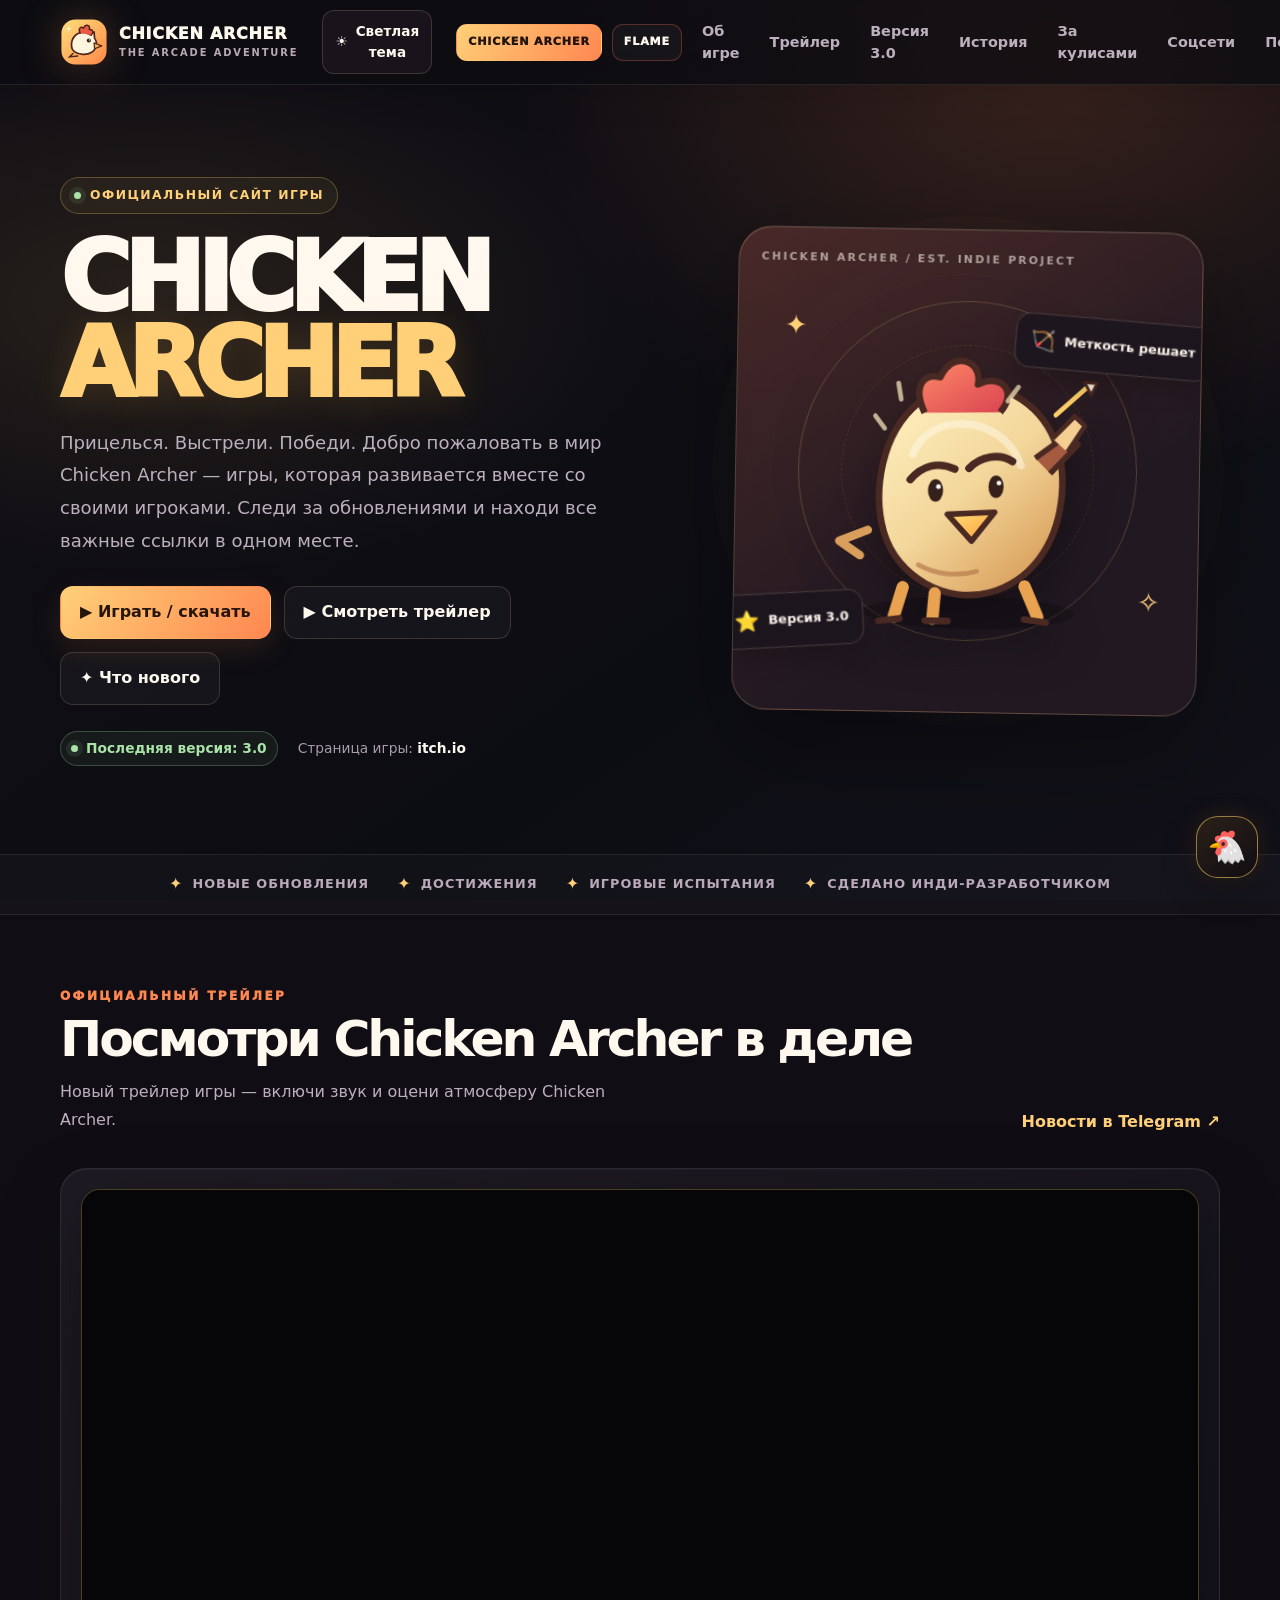
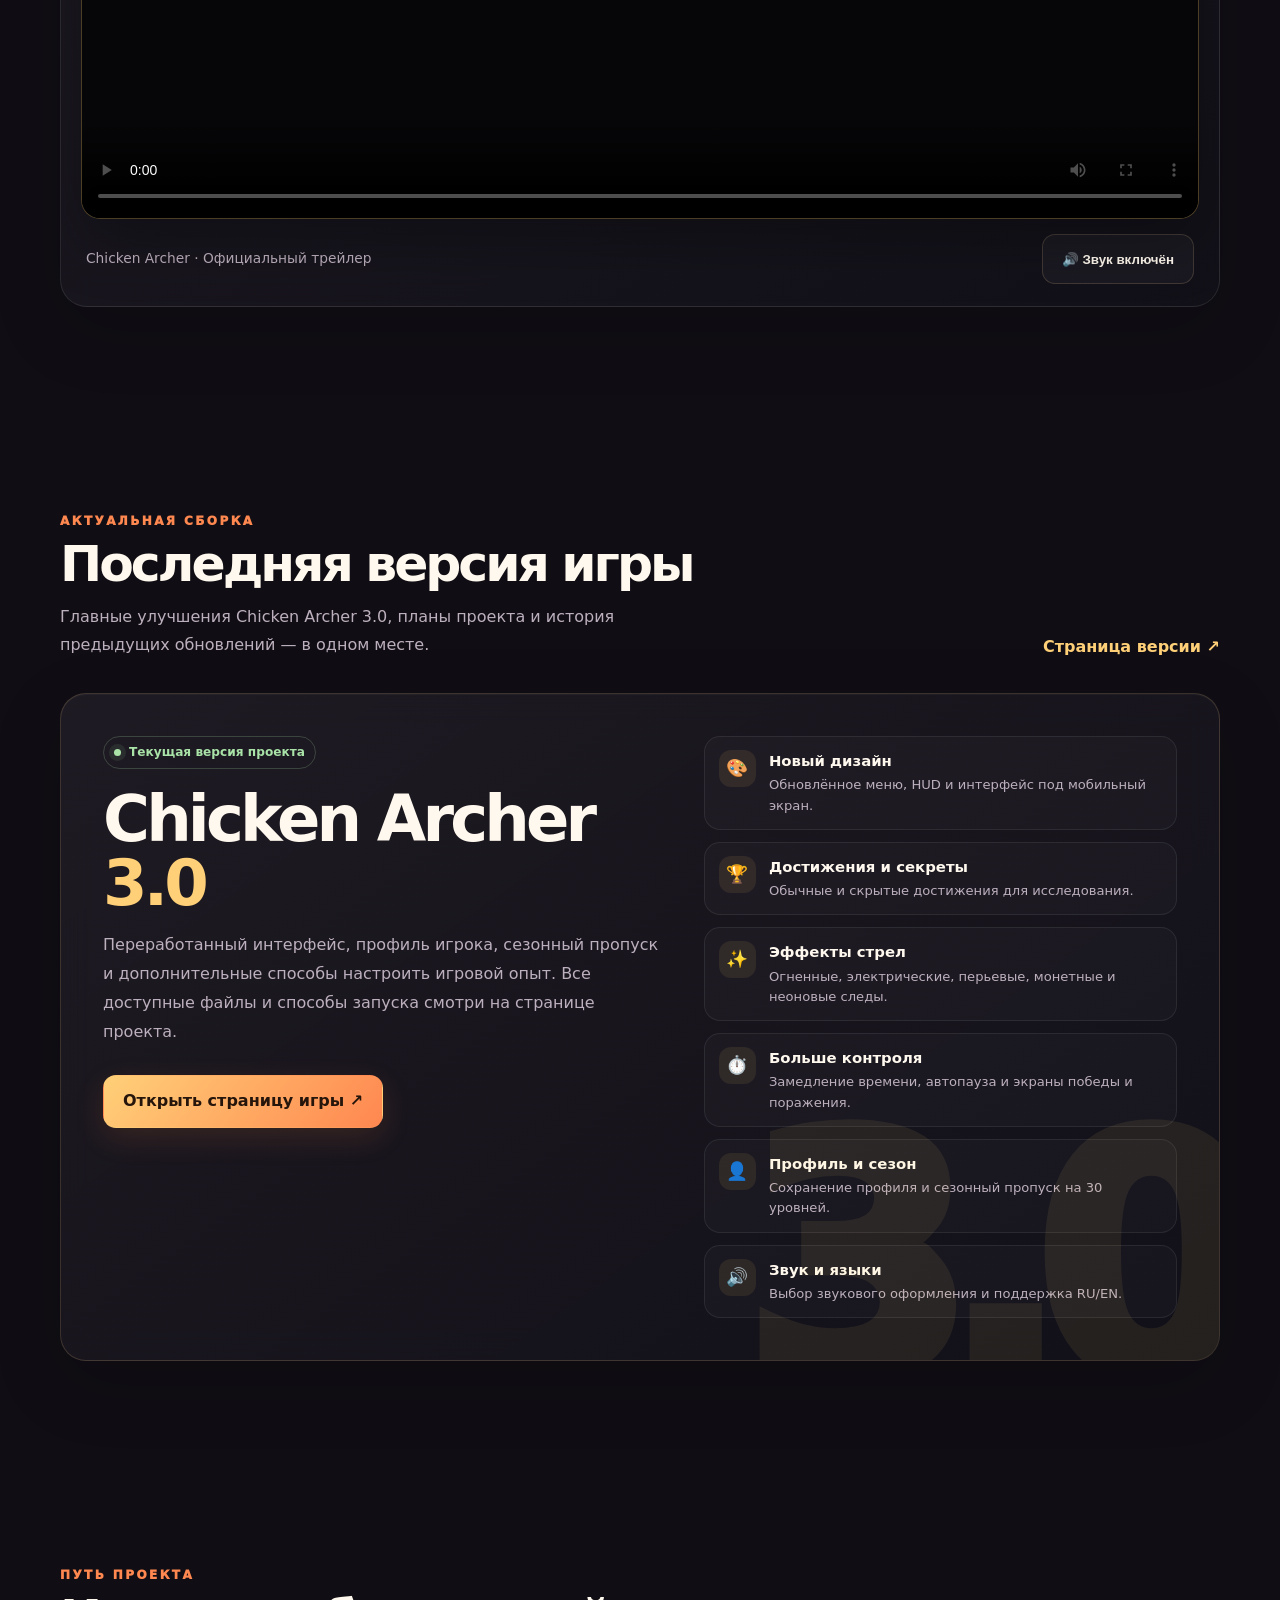
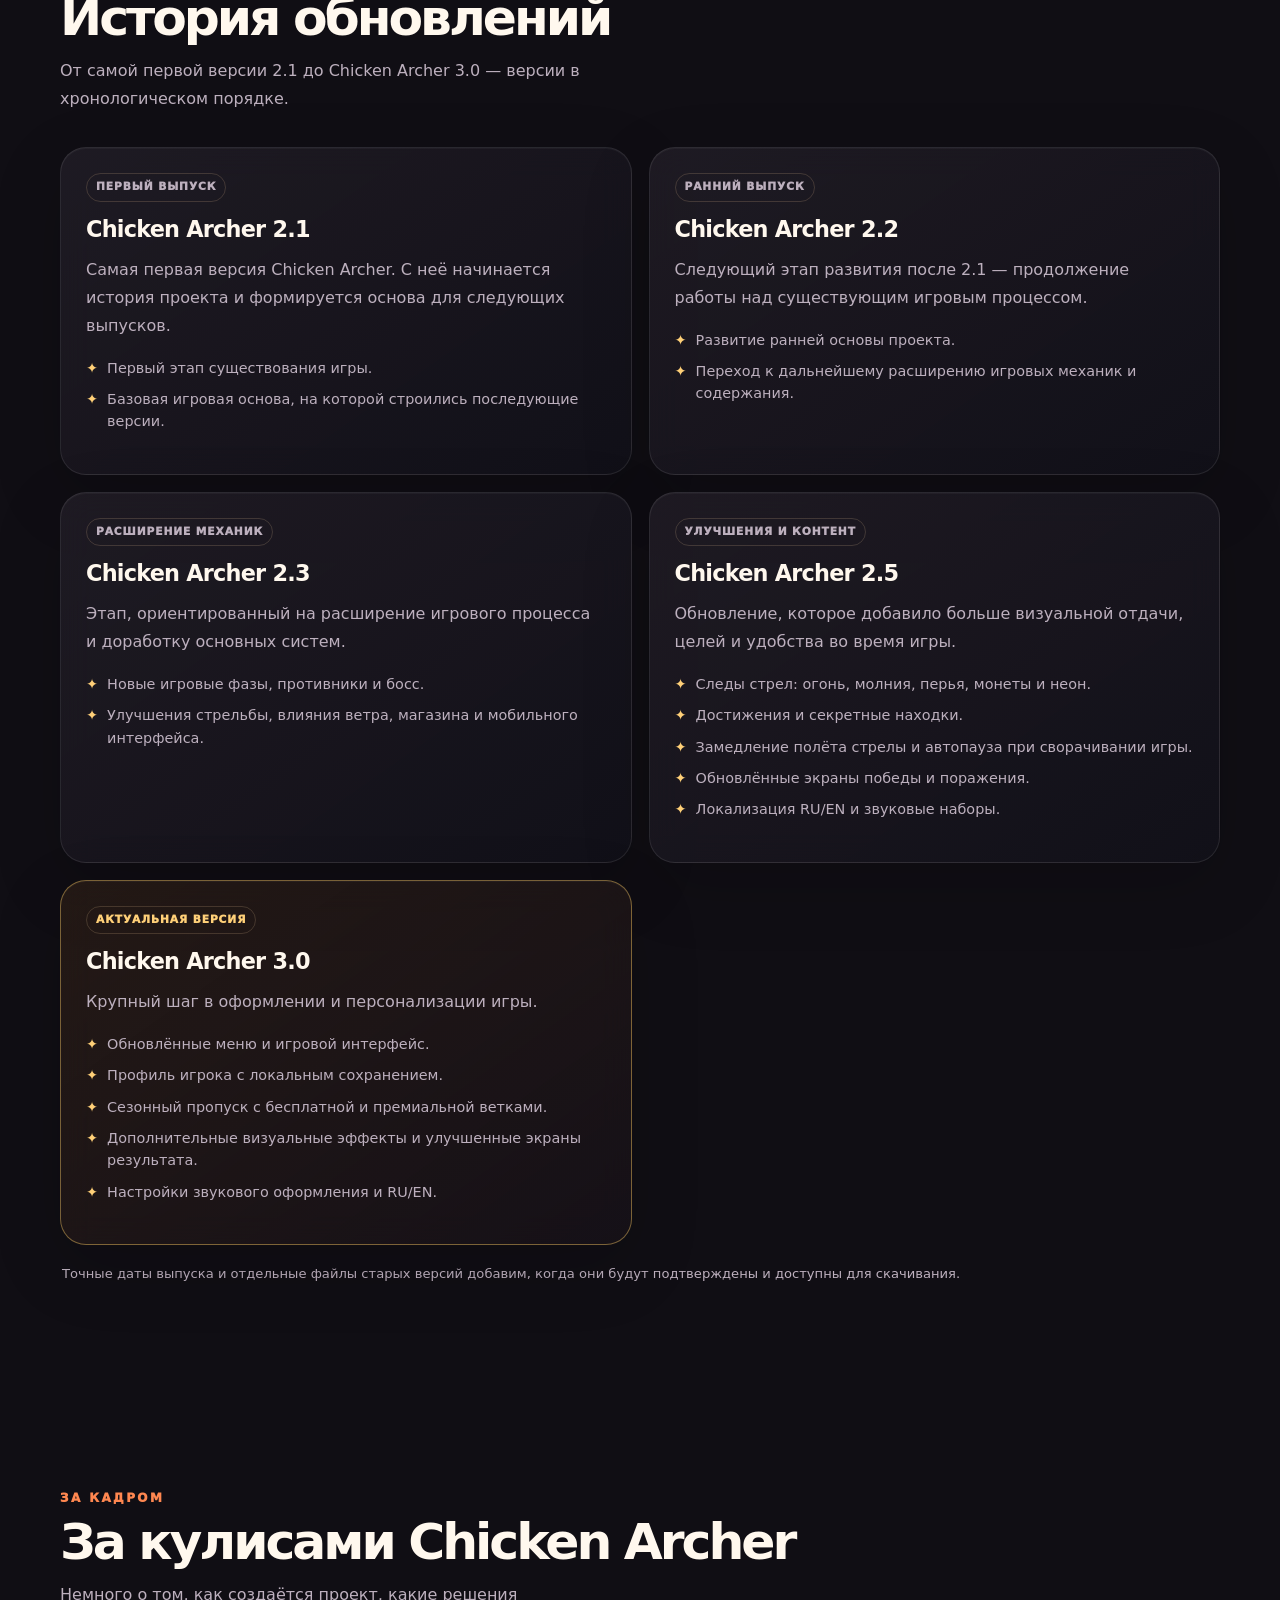
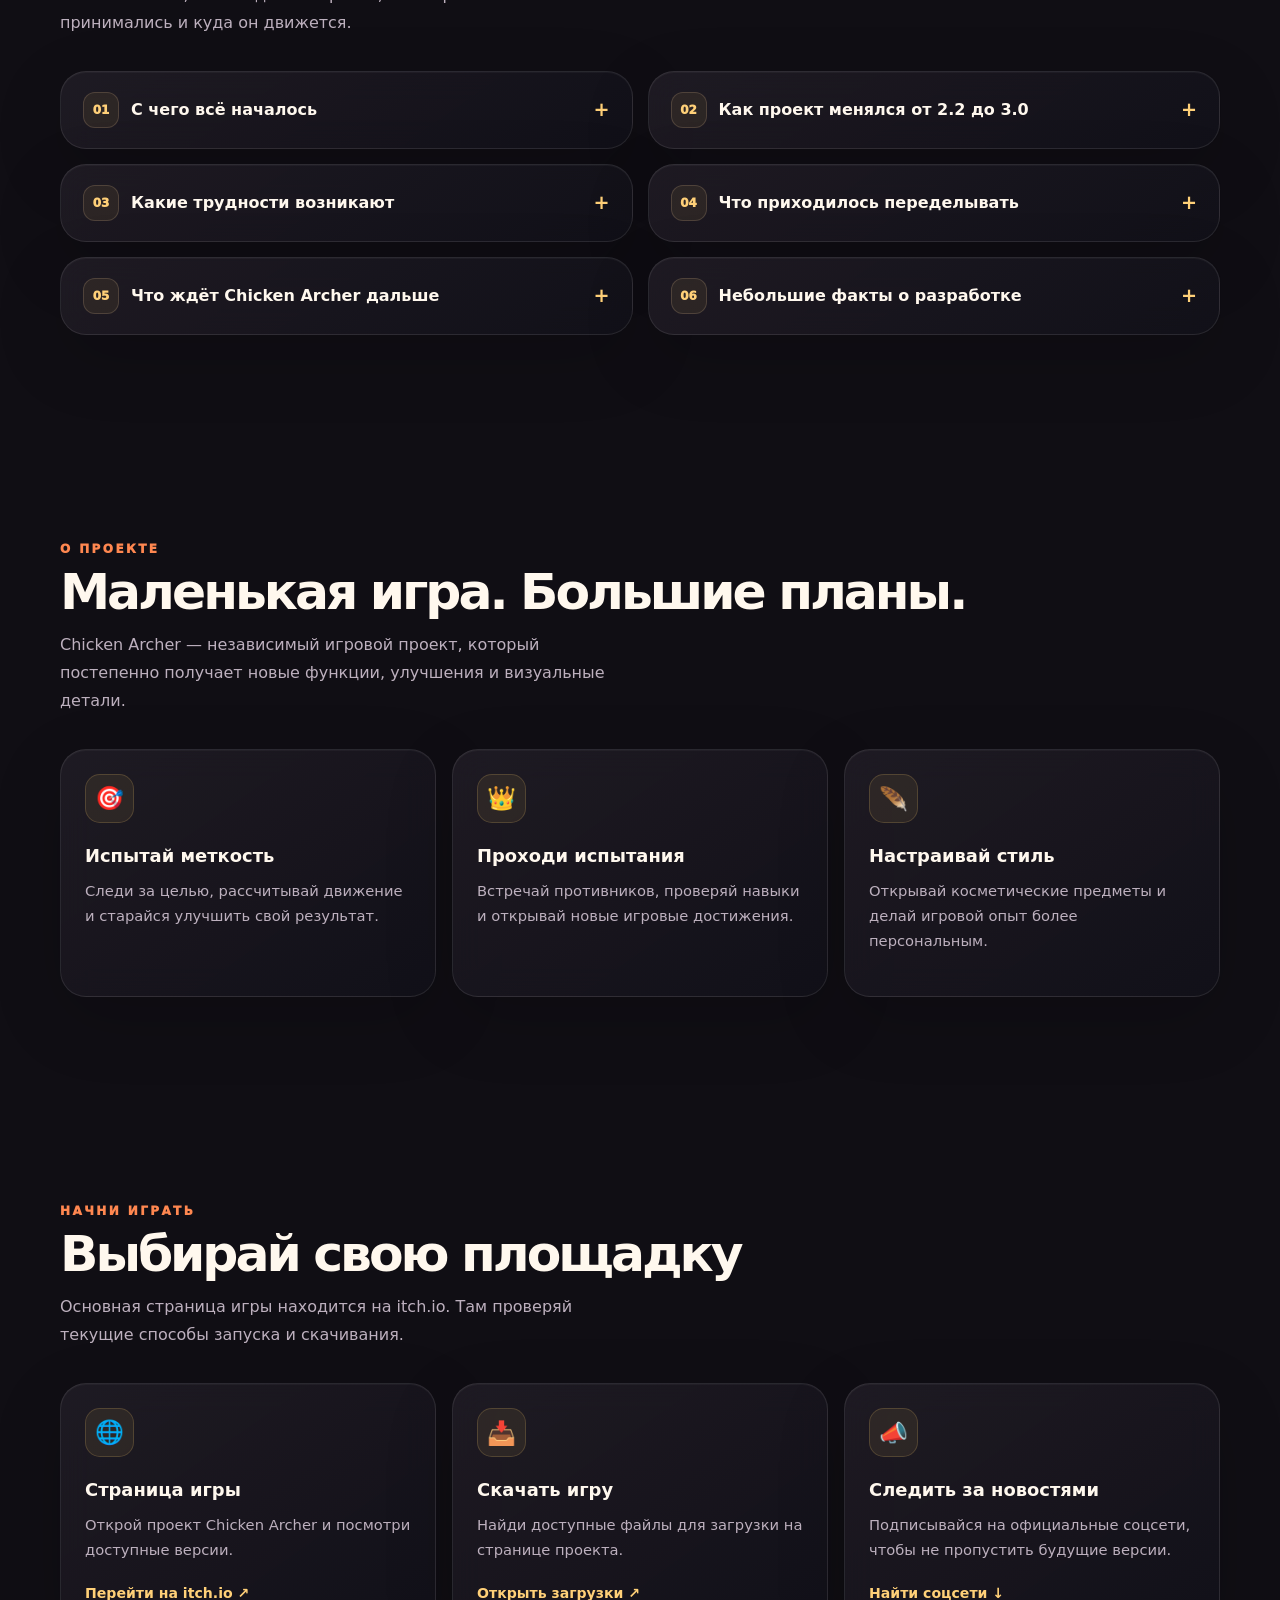
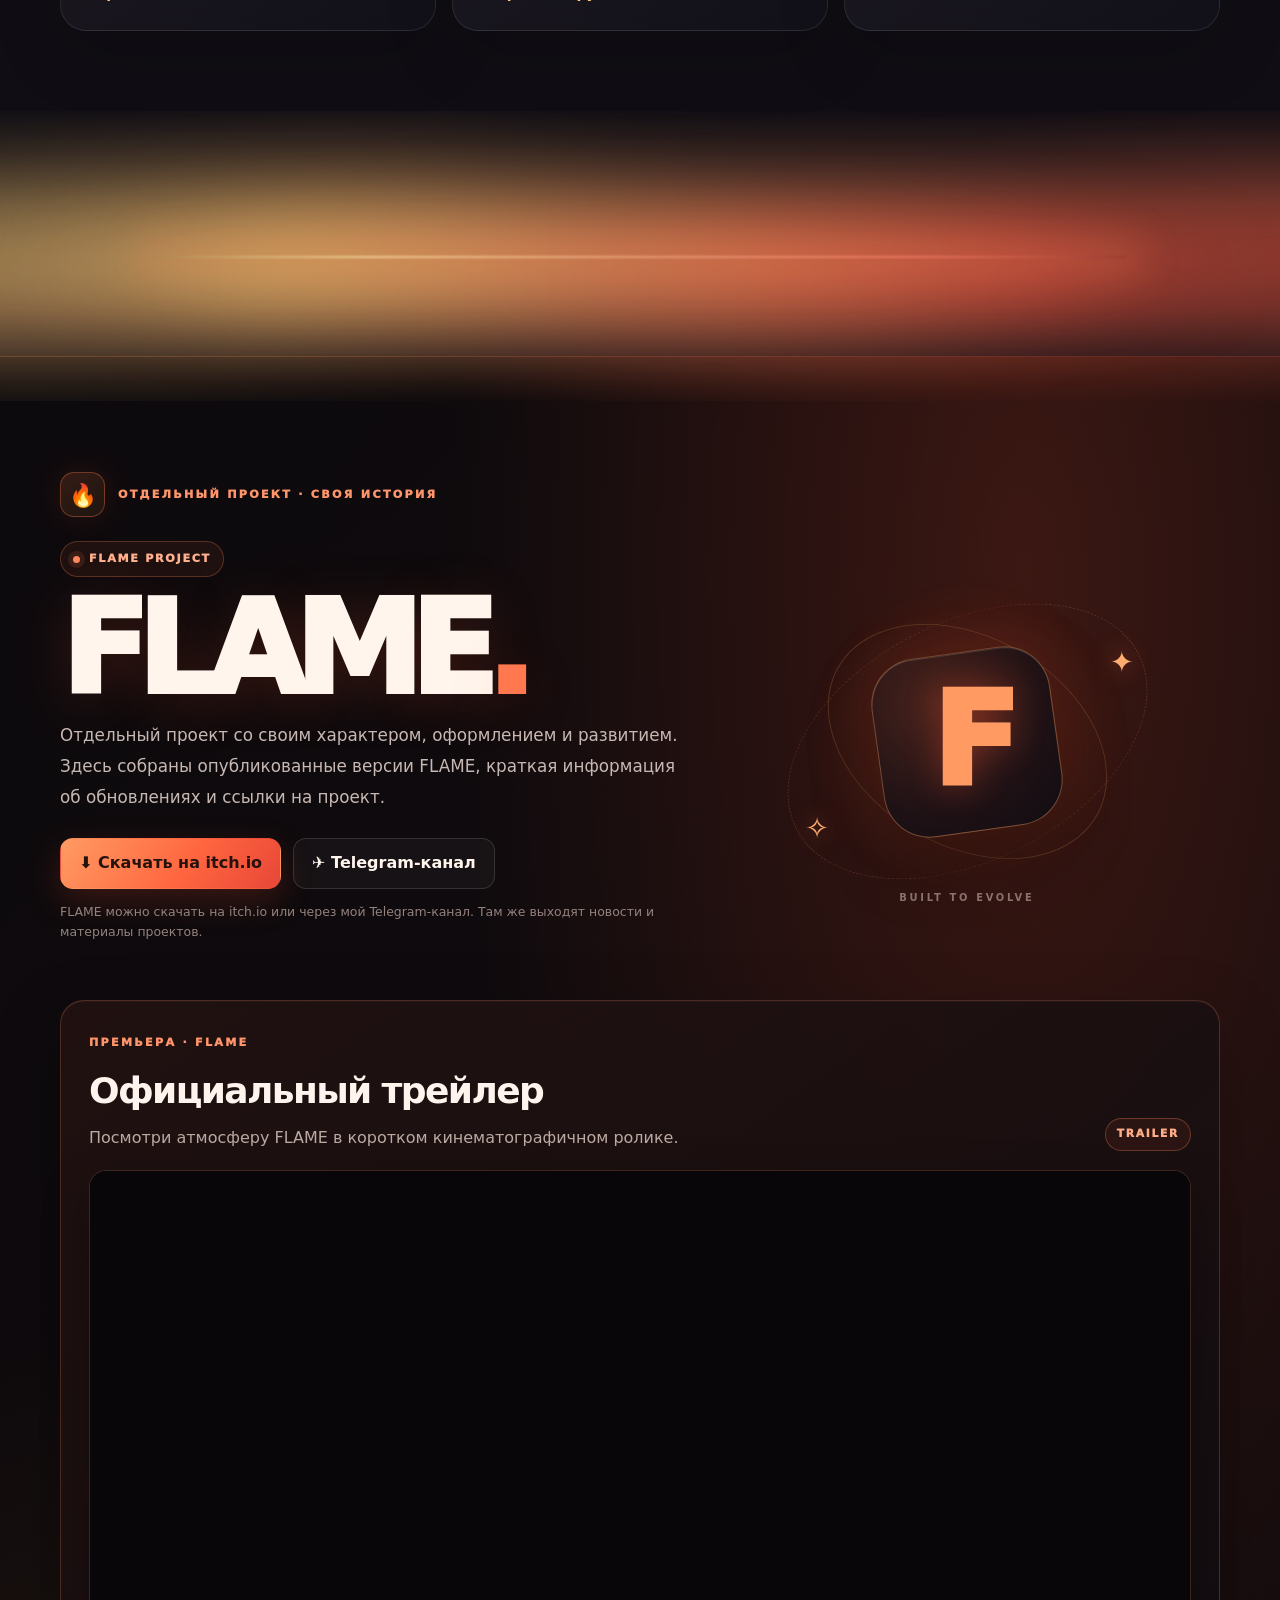
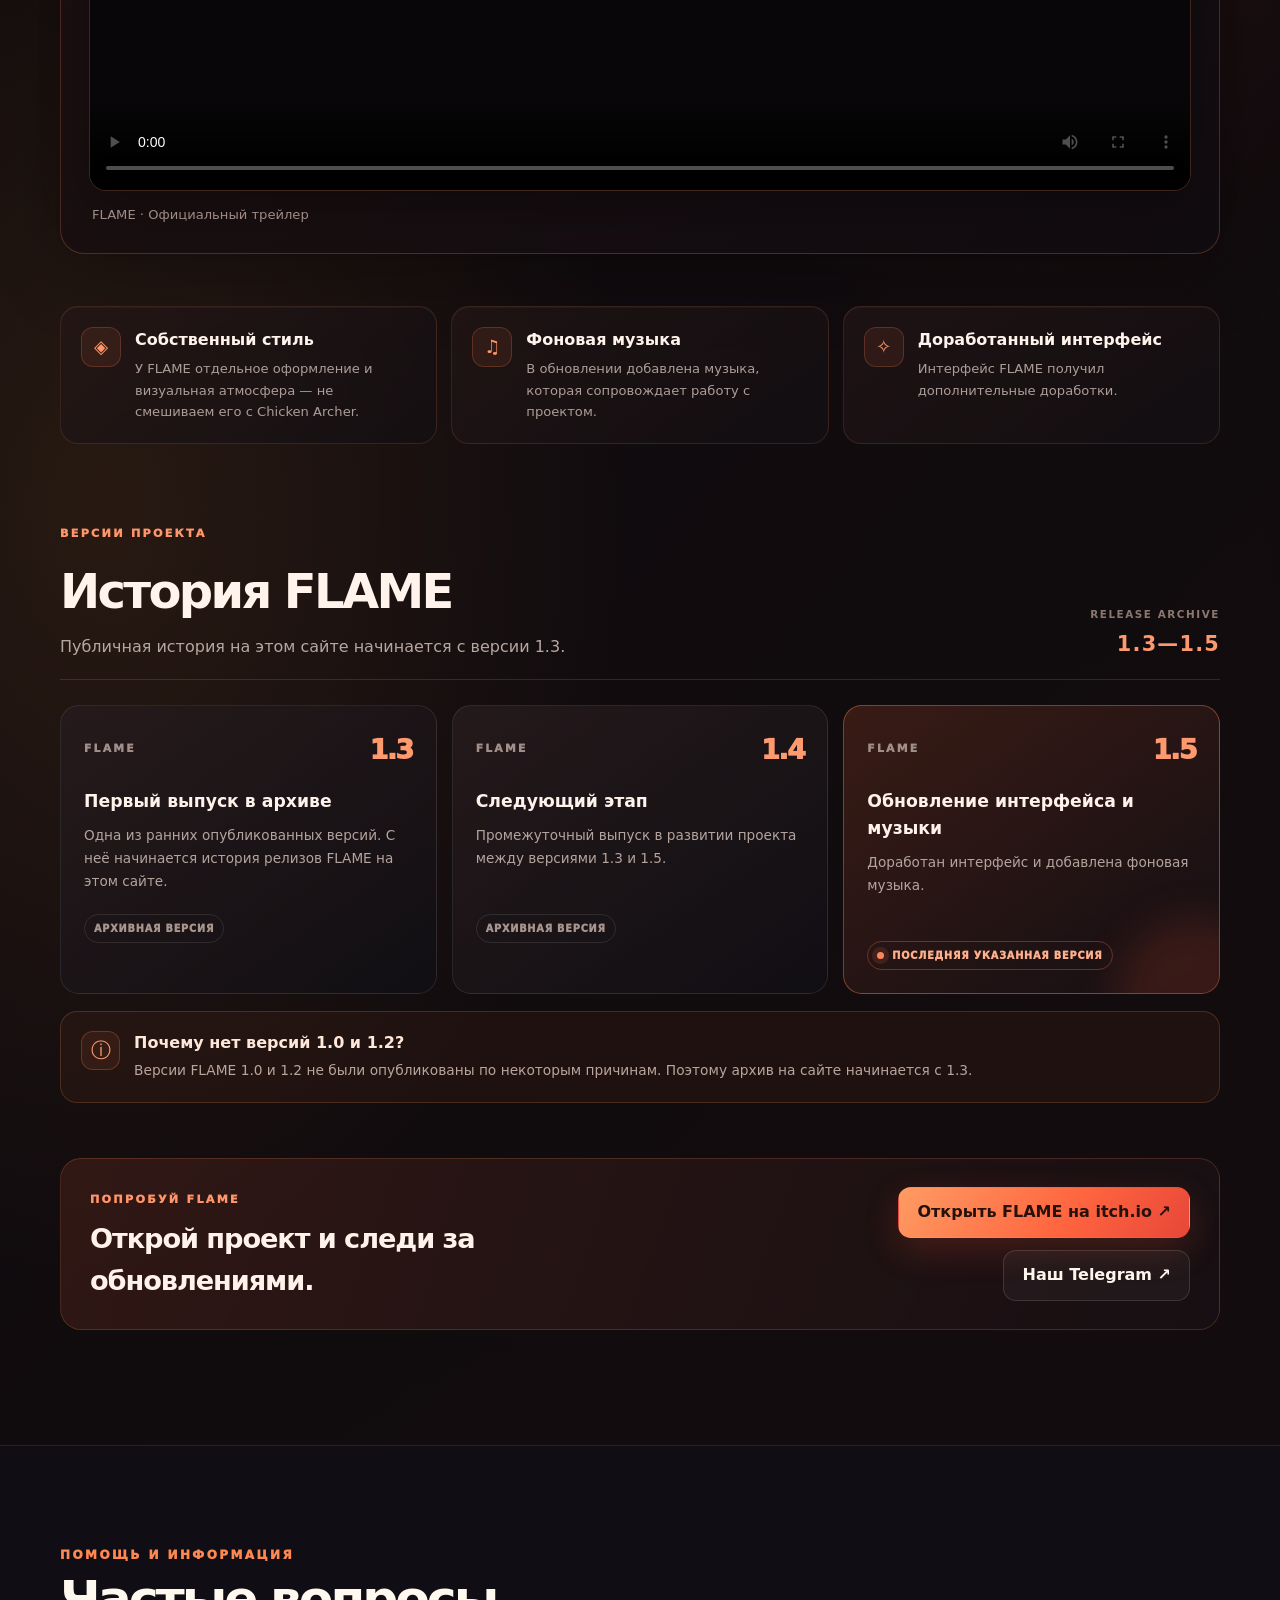
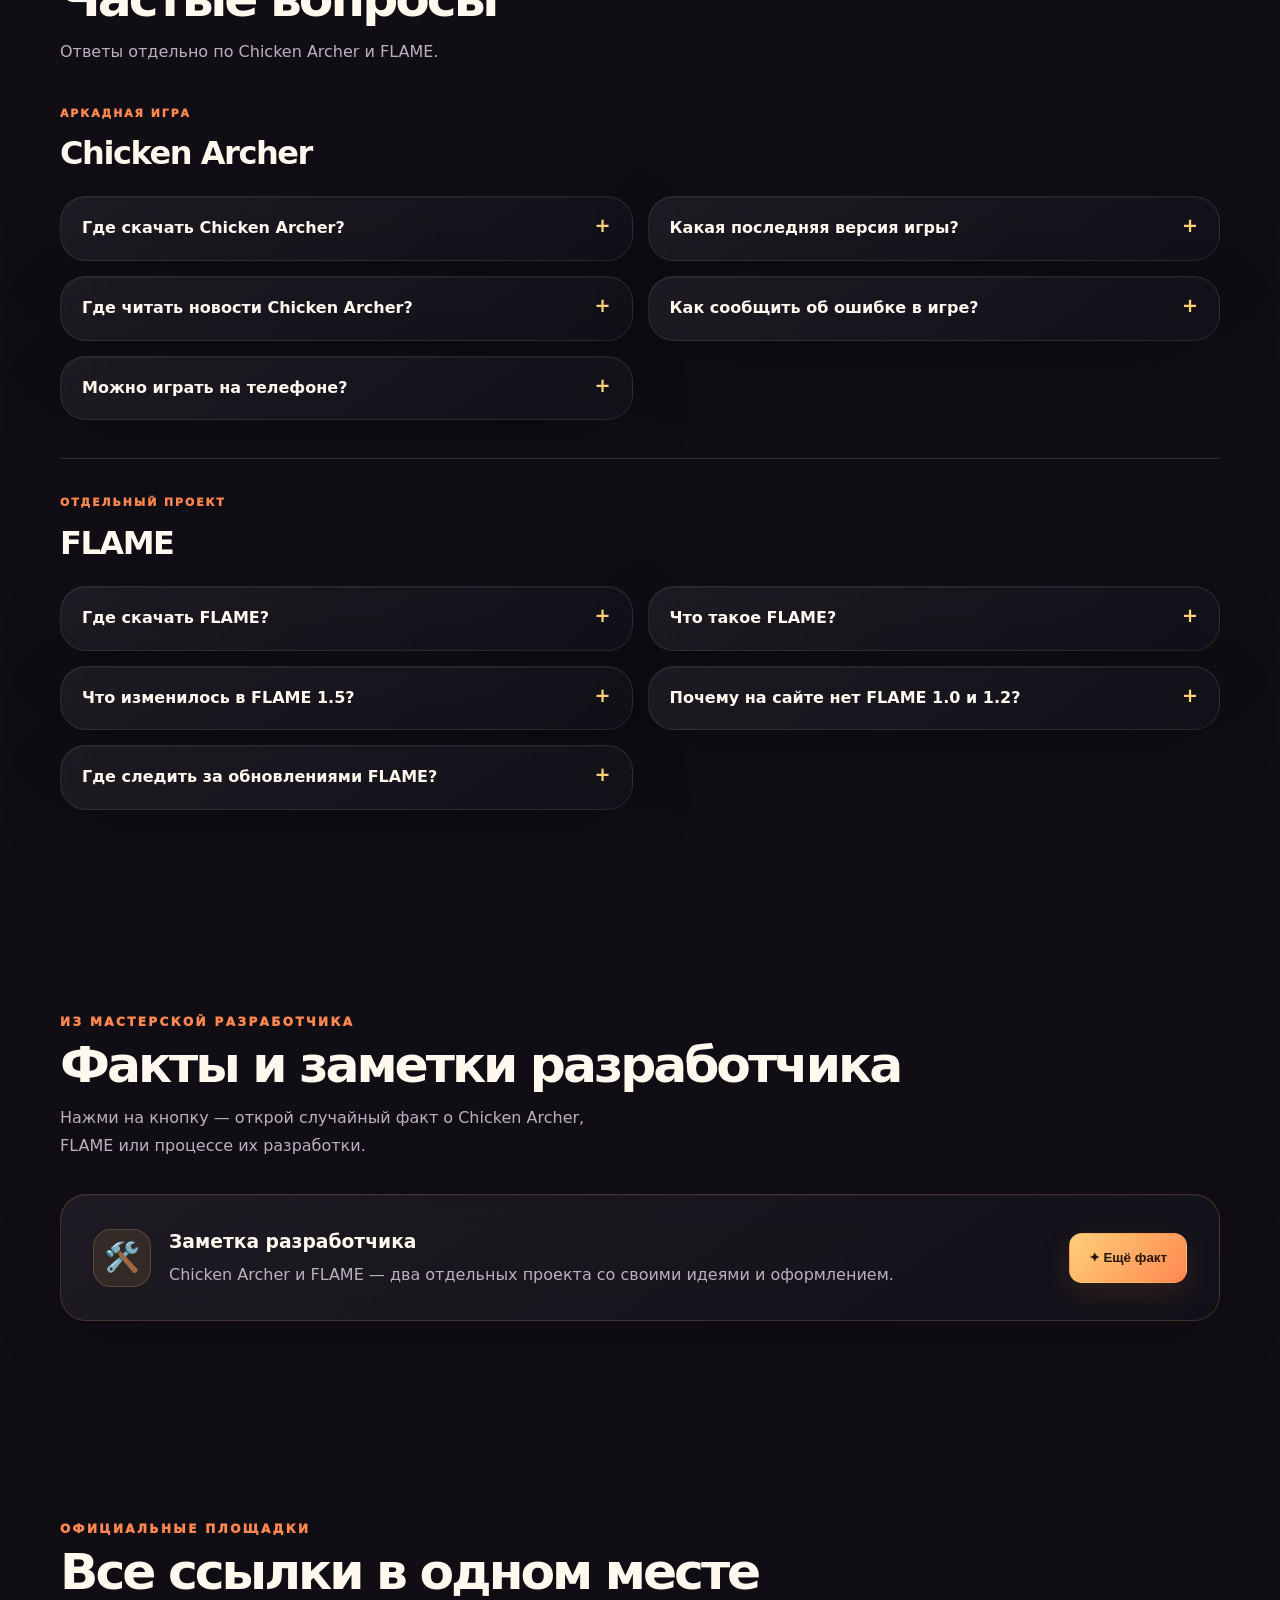
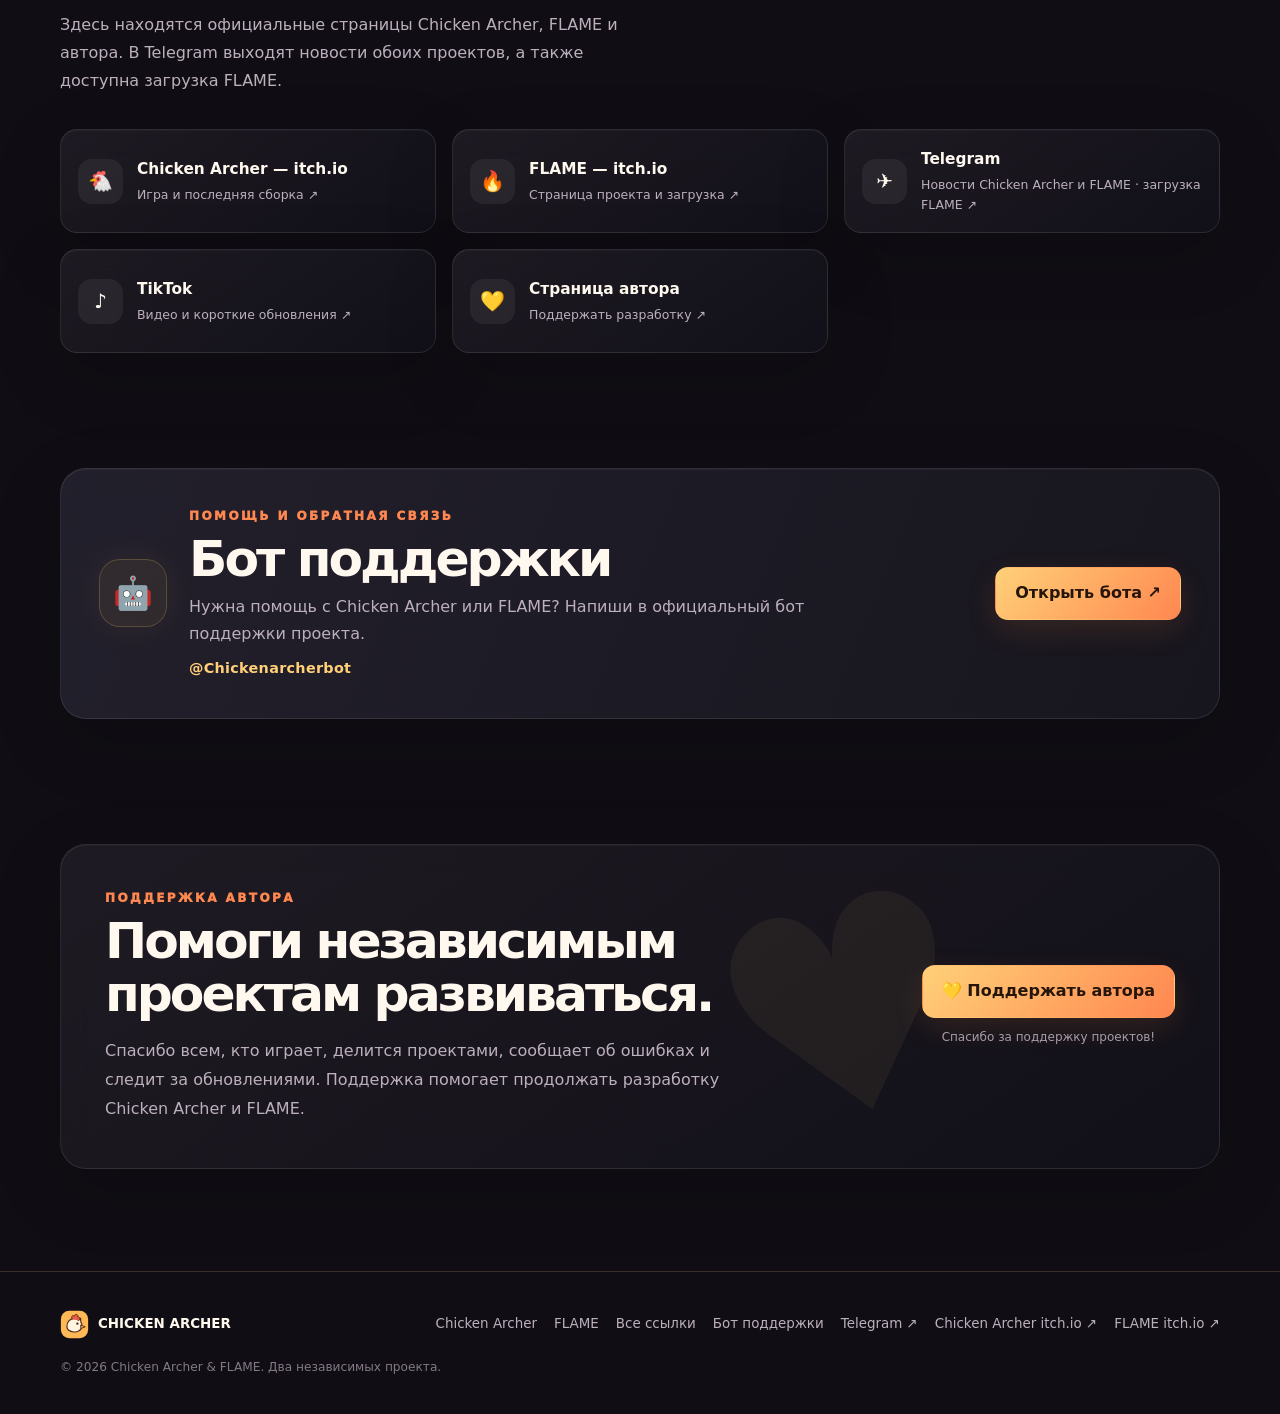
==== index.html @ eefae894 "Enable trailer audio by default and remove FLAME download link" ====
<!doctype html>
<html lang="ru">
<head>
  <meta charset="utf-8">
  <meta name="viewport" content="width=device-width, initial-scale=1">
  <meta name="theme-color" content="#100e13">
  <meta name="description" content="Официальный сайт проектов Chicken Archer и FLAME: версии, трейлеры, обновления и ссылки на загрузку.">
  <meta property="og:title" content="Chicken Archer & FLAME — официальный сайт проектов">
  <meta property="og:description" content="Два независимых проекта в одном месте: Chicken Archer и FLAME. Новости, версии и ссылки на загрузку.">
  <meta property="og:type" content="website">
  <meta property="og:image" content="trailer_poster.jpg">
  <meta name="color-scheme" content="dark light">
  <title>Chicken Archer & FLAME — официальные проекты</title>
  <style>
    :root {
      color-scheme: dark;
      --bg: #100e13;
      --bg-soft: #17131a;
      --panel: rgba(30, 24, 32, .82);
      --panel-strong: #201923;
      --text: #fff8ee;
      --muted: #bdb0be;
      --line: rgba(255, 218, 157, .16);
      --gold: #ffcf68;
      --orange: #ff8747;
      --rose: #ff6c70;
      --green: #a9e3a8;
      --radius: 24px;
      --shadow: 0 24px 70px rgba(0, 0, 0, .28);
    }
    * { box-sizing: border-box; }
    html { scroll-behavior: smooth; scroll-padding-top: 100px; }
    body {
      margin: 0;
      color: var(--text);
      background:
        radial-gradient(ellipse at 83% 4%, rgba(128, 54, 50, .24), transparent 32rem),
        radial-gradient(ellipse at 8% 24%, rgba(166, 90, 36, .14), transparent 30rem),
        var(--bg);
      font-family: Inter, ui-sans-serif, system-ui, -apple-system, BlinkMacSystemFont, "Segoe UI", sans-serif;
      line-height: 1.55;
      overflow-x: hidden;
    }
    a { color: inherit; text-decoration: none; }
    a:focus-visible, button:focus-visible { outline: 3px solid var(--gold); outline-offset: 4px; }
    .container { width: min(1160px, calc(100% - 40px)); margin-inline: auto; }
    .topbar {
      position: sticky; top: 0; z-index: 20;
      border-bottom: 1px solid var(--line);
      background: rgba(16, 14, 19, .82);
      backdrop-filter: blur(18px);
    }
    .nav { min-height: 78px; display: flex; align-items: center; justify-content: space-between; gap: 24px; }
    .brand { display: inline-flex; align-items: center; gap: 11px; flex-shrink: 0; font-weight: 950; letter-spacing: .045em; }
    .brand-name { line-height: 1.05; font-size: 1rem; }
    .brand-name small { display: block; margin-top: 5px; color: #b8a9b6; font-size: .62rem; font-weight: 750; letter-spacing: .19em; }
    .brand-mark { width: 48px; height: 48px; filter: drop-shadow(0 6px 16px rgba(255, 157, 60, .18)); }
    .nav-links { display: flex; align-items: center; justify-content: flex-end; gap: 23px; color: var(--muted); font-size: .9rem; font-weight: 700; }
    .nav-links a { transition: color .16s ease; }
    .nav-links a:hover { color: var(--gold); }
    .nav-cta { padding: 10px 16px; border-radius: 12px; background: linear-gradient(135deg, var(--gold), var(--orange)); color: #26150e !important; font-weight: 900; }
    .menu-toggle { display: none; border: 1px solid var(--line); color: var(--text); border-radius: 12px; background: var(--panel); padding: 9px 12px; font-size: 1.2rem; }

    .hero { min-height: 610px; padding: 78px 0 70px; display: grid; grid-template-columns: 1.08fr .92fr; align-items: center; gap: 44px; }
    .eyebrow { display: inline-flex; align-items: center; gap: 9px; padding: 8px 13px; border: 1px solid rgba(255, 207, 104, .27); border-radius: 999px; color: var(--gold); background: rgba(255, 207, 104, .055); font-size: .77rem; font-weight: 900; letter-spacing: .12em; text-transform: uppercase; }
    .pulse-dot { display: inline-block; width: 7px; height: 7px; background: var(--green); border-radius: 99px; box-shadow: 0 0 0 5px rgba(169, 227, 168, .09); }
    h1 { max-width: 740px; margin: 22px 0 20px; font-size: clamp(3.4rem, 7.1vw, 6.6rem); line-height: .89; letter-spacing: -.075em; font-weight: 1000; }
    h1 span { display: block; color: var(--gold); text-shadow: 0 5px 35px rgba(255, 178, 70, .15); }
    .hero-copy { max-width: 580px; color: var(--muted); font-size: clamp(1rem, 1.8vw, 1.13rem); line-height: 1.8; }
    .hero-actions { display: flex; flex-wrap: wrap; gap: 13px; margin-top: 29px; }
    .button { display: inline-flex; align-items: center; justify-content: center; gap: 10px; min-height: 50px; padding: 13px 19px; border: 1px solid var(--line); border-radius: 14px; font-weight: 900; transition: transform .18s, border-color .18s, filter .18s; }
    .button:hover { transform: translateY(-3px); filter: brightness(1.06); }
    .button-primary { border-color: transparent; color: #25150b; background: linear-gradient(130deg, #ffdc7d, #ff9848); box-shadow: 0 10px 30px rgba(255, 139, 59, .13); }
    .button-secondary { color: var(--text); background: rgba(255, 255, 255, .035); }
    .hero-meta { display: flex; flex-wrap: wrap; align-items: center; gap: 13px 20px; margin-top: 26px; color: #a99ca9; font-size: .86rem; }
    .hero-meta strong { color: var(--text); }
    .version-pill { display: inline-flex; align-items: center; gap: 8px; padding: 6px 10px; border: 1px solid rgba(169, 227, 168, .25); border-radius: 999px; color: var(--green); background: rgba(169, 227, 168, .06); font-weight: 850; }

    .art-wrap { position: relative; min-height: 430px; display: grid; place-items: center; isolation: isolate; }
    .art-wrap::before { content: ""; position: absolute; width: 78%; aspect-ratio: 1; border-radius: 50%; border: 1px solid rgba(255, 207, 104, .19); box-shadow: 0 0 0 26px rgba(255, 207, 104, .025), 0 0 0 58px rgba(255, 207, 104, .018); }
    .art-panel { position: relative; width: min(100%, 465px); aspect-ratio: .96; overflow: hidden; display: grid; place-items: center; border: 1px solid rgba(255, 214, 152, .22); border-radius: 42px; background: linear-gradient(145deg, rgba(81, 44, 42, .85), rgba(33, 24, 33, .96) 65%); box-shadow: var(--shadow), inset 0 1px rgba(255, 255, 255, .04); transform: rotate(1deg); }
    .art-panel::before, .art-panel::after { content: ""; position: absolute; border-radius: 50%; border: 1px solid rgba(255, 207, 104, .22); }
    .art-panel::before { width: 73%; aspect-ratio: 1; }
    .art-panel::after { width: 54%; aspect-ratio: 1; border-style: dashed; opacity: .55; }
    .art-label { position: absolute; top: 22px; left: 22px; z-index: 2; color: rgba(255, 248, 238, .58); font-size: .68rem; font-weight: 900; letter-spacing: .2em; }
    .hero-mascot { position: relative; z-index: 3; width: 77%; max-width: 340px; animation: floaty 4s ease-in-out infinite; filter: drop-shadow(0 24px 20px rgba(0, 0, 0, .3)); }
    .float-tag { position: absolute; z-index: 5; display: flex; align-items: center; gap: 9px; padding: 11px 14px; border: 1px solid rgba(255, 228, 188, .2); border-radius: 15px; background: rgba(28, 21, 30, .88); box-shadow: 0 14px 30px rgba(0, 0, 0, .22); backdrop-filter: blur(12px); font-size: .81rem; font-weight: 850; }
    .float-tag em { font-style: normal; font-size: 1.25rem; }
    .tag-top { top: 18%; right: -2%; transform: rotate(4deg); }
    .tag-bottom { bottom: 13%; left: -3%; transform: rotate(-4deg); }
    .star { position: absolute; z-index: 4; color: var(--gold); font-size: 1.7rem; animation: twinkle 2.4s ease-in-out infinite; }
    .star-a { top: 16%; left: 10%; }
    .star-b { bottom: 19%; right: 8%; animation-delay: .8s; }
    @keyframes floaty { 0%,100% { transform: translateY(0) rotate(-1deg); } 50% { transform: translateY(-9px) rotate(1deg); } }
    @keyframes twinkle { 0%,100% { opacity: .35; transform: scale(.85); } 50% { opacity: 1; transform: scale(1.14); } }

    .ticker { border-top: 1px solid var(--line); border-bottom: 1px solid var(--line); background: rgba(255,255,255,.018); }
    .ticker-inner { display: flex; flex-wrap: wrap; justify-content: center; gap: 12px 28px; padding: 17px 0; color: #b9a9b9; font-size: .8rem; font-weight: 800; letter-spacing: .08em; text-transform: uppercase; }
    .ticker-inner span { display: inline-flex; align-items: center; gap: 9px; }
    .ticker-inner b { color: var(--gold); font-size: 1rem; }

    section { padding: 82px 0; }
    .section-head { display: flex; align-items: end; justify-content: space-between; gap: 24px; margin-bottom: 28px; }
    .kicker { display: block; margin-bottom: 8px; color: var(--orange); font-size: .75rem; font-weight: 950; letter-spacing: .2em; text-transform: uppercase; }
    h2 { margin: 0; font-size: clamp(2rem, 4.6vw, 3.15rem); line-height: 1.05; letter-spacing: -.055em; }
    .section-sub { max-width: 565px; margin: 12px 0 0; color: var(--muted); line-height: 1.75; }
    .text-link { color: var(--gold); font-weight: 850; white-space: nowrap; }
    .text-link:hover { text-decoration: underline; text-underline-offset: 4px; }
    .panel { border: 1px solid var(--line); border-radius: var(--radius); background: linear-gradient(145deg, rgba(35, 27, 37, .88), rgba(23, 19, 27, .88)); box-shadow: 0 16px 45px rgba(0,0,0,.12); }
    .latest { display: grid; grid-template-columns: 1fr .82fr; gap: 24px; padding: clamp(23px, 4vw, 42px); overflow: hidden; position: relative; }
    .latest::after { content: "3.0"; position: absolute; right: -8px; bottom: -72px; color: rgba(255, 207, 104, .045); font-size: clamp(12rem, 26vw, 23rem); font-weight: 1000; line-height: 1; pointer-events: none; letter-spacing: -.1em; }
    .latest-main, .latest-side { position: relative; z-index: 1; }
    .status-line { display: inline-flex; align-items: center; gap: 8px; padding: 6px 10px; border: 1px solid rgba(169, 227, 168, .22); border-radius: 999px; color: var(--green); font-size: .76rem; font-weight: 900; }
    .latest h3 { margin: 18px 0 10px; font-size: clamp(2.6rem, 5vw, 4rem); line-height: 1; letter-spacing: -.06em; }
    .latest p { max-width: 560px; color: var(--muted); line-height: 1.8; }
    .feature-list { display: grid; gap: 12px; align-content: center; }
    .feature-row { display: flex; align-items: flex-start; gap: 13px; padding: 13px 14px; border: 1px solid rgba(255,255,255,.07); border-radius: 15px; background: rgba(255,255,255,.025); }
    .feature-icon { display: grid; flex: 0 0 37px; width: 37px; height: 37px; place-items: center; border-radius: 12px; color: var(--gold); background: rgba(255, 207, 104, .085); font-size: 1.1rem; }
    .feature-row strong { display: block; margin-bottom: 2px; font-size: .93rem; }
    .feature-row small { display: block; color: var(--muted); line-height: 1.55; font-size: .82rem; }

    .game-grid, .social-grid, .about-grid { display: grid; grid-template-columns: repeat(3, 1fr); gap: 16px; }
    .game-card, .about-card { padding: 24px; min-height: 210px; transition: transform .2s ease, border-color .2s ease; }
    .game-card:hover, .about-card:hover { transform: translateY(-4px); border-color: rgba(255, 207, 104, .34); }
    .card-icon { display: grid; width: 49px; height: 49px; place-items: center; margin-bottom: 19px; border: 1px solid rgba(255, 207, 104, .18); border-radius: 15px; background: rgba(255, 207, 104, .075); font-size: 1.45rem; }
    .game-card h3, .about-card h3 { margin: 0 0 8px; font-size: 1.12rem; }
    .game-card p, .about-card p { margin: 0 0 19px; color: var(--muted); font-size: .92rem; line-height: 1.7; }
    .card-arrow { color: var(--gold); font-size: .88rem; font-weight: 900; }
    .social-grid { grid-template-columns: repeat(3, 1fr); }
    .social-card { display: flex; align-items: center; gap: 14px; min-height: 91px; padding: 17px; transition: transform .18s, border-color .18s; }
    .social-card:hover { transform: translateY(-3px); border-color: rgba(255, 207, 104, .32); }
    .social-logo { flex: 0 0 45px; width: 45px; height: 45px; display: grid; place-items: center; border-radius: 14px; background: rgba(255,255,255,.06); font-size: 1.25rem; }
    .social-info { min-width: 0; }
    .social-info strong { display: block; font-size: .96rem; }
    .social-info small { display: block; color: var(--muted); font-size: .78rem; margin-top: 3px; }
    .coming { color: #b3a4b3 !important; }

    .support { display: grid; grid-template-columns: 1fr auto; align-items: center; gap: 28px; padding: clamp(25px, 4.5vw, 44px); position: relative; overflow: hidden; background: linear-gradient(115deg, rgba(82, 48, 39, .78), rgba(35, 25, 36, .93) 72%); }
    .support::after { content: "♥"; position: absolute; top: -55px; right: 21%; color: rgba(255, 207, 104, .055); font-size: 18rem; transform: rotate(-15deg); pointer-events: none; }
    .support-copy, .support-action { position: relative; z-index: 1; }
    .support h2 { max-width: 670px; }
    .support p { max-width: 650px; color: var(--muted); line-height: 1.8; margin-bottom: 0; }
    .support-action { min-width: 220px; display: grid; gap: 10px; justify-items: stretch; }
    .support-note { text-align: center; color: #a99ca9; font-size: .75rem; }

    .faq { display: grid; grid-template-columns: 1fr 1fr; gap: 15px; }
    details { padding: 19px 21px; }
    summary { cursor: pointer; font-weight: 850; list-style: none; display: flex; justify-content: space-between; gap: 15px; }
    summary::-webkit-details-marker { display: none; }
    summary::after { content: "+"; color: var(--gold); font-size: 1.2rem; line-height: 1; }
    details[open] summary::after { content: "−"; }
    details p { color: var(--muted); margin: 13px 0 0; font-size: .91rem; line-height: 1.75; }

    footer { border-top: 1px solid var(--line); padding: 30px 0 36px; color: var(--muted); font-size: .84rem; }
    .footer-row { display: flex; align-items: center; justify-content: space-between; gap: 20px; flex-wrap: wrap; }
    .footer-brand { display: flex; align-items: center; gap: 9px; color: var(--text); font-weight: 900; }
    .footer-logo { width: 29px; height: 29px; }
    .footer-links { display: flex; gap: 17px; flex-wrap: wrap; }
    .footer-links a:hover { color: var(--gold); }
    .footnote { margin-top: 18px; color: #837887; font-size: .76rem; }

    @media (max-width: 900px) {
      .nav-links { gap: 14px; font-size: .83rem; }
      .hero { grid-template-columns: 1fr .8fr; gap: 22px; min-height: 540px; }
      .art-wrap { min-height: 350px; }
      .latest { grid-template-columns: 1fr; }
      .feature-list { grid-template-columns: repeat(2, 1fr); }
      .game-grid, .about-grid { grid-template-columns: repeat(2, 1fr); }
      .social-grid { grid-template-columns: repeat(2, 1fr); }
    }
    @media (max-width: 680px) {
      .container { width: min(100% - 30px, 560px); }
      .nav { min-height: 69px; flex-wrap: wrap; gap: 12px; }
      .brand-mark { width: 42px; height: 42px; }
      .menu-toggle { display: inline-grid; place-items: center; }
      .nav-links { display: none; order: 3; width: 100%; padding: 5px 0 16px; align-items: stretch; flex-direction: column; gap: 4px; }
      .nav-links.open { display: flex; }
      .nav-links a { padding: 10px 5px; }
      .nav-links .nav-cta { text-align: center; margin-top: 4px; }
      .hero { display: flex; flex-direction: column; align-items: stretch; gap: 30px; padding: 49px 0 46px; }
      h1 { font-size: clamp(3.4rem, 16vw, 5.2rem); }
      .hero-copy { font-size: 1rem; }
      .art-wrap { min-height: auto; padding: 0 7px 7px; }
      .art-panel { width: min(100%, 405px); border-radius: 30px; }
      .float-tag { padding: 9px 11px; font-size: .74rem; }
      .tag-top { right: -2%; top: 16%; }
      .tag-bottom { bottom: 10%; left: -2%; }
      section { padding: 60px 0; }
      .section-head { display: block; }
      .section-head > .text-link { display: inline-block; margin-top: 15px; }
      .feature-list, .game-grid, .about-grid, .social-grid, .faq { grid-template-columns: 1fr; }
      .game-card, .about-card { min-height: auto; }
      .support { grid-template-columns: 1fr; }
      .support-action { min-width: 0; max-width: 340px; width: 100%; }
      .ticker-inner { gap: 10px 17px; font-size: .69rem; }
    }
    @media (prefers-reduced-motion: reduce) {
      *, *::before, *::after { scroll-behavior: auto !important; animation: none !important; transition: none !important; }
    }

    /* New site features: persistent themes, atmosphere, video, history, mascot and local feedback. */
    .theme-toggle { display:inline-flex; align-items:center; gap:8px; border:1px solid var(--line); color:var(--text); background:var(--panel); border-radius:12px; padding:10px 12px; font:inherit; font-size:.85rem; font-weight:850; cursor:pointer; transition:transform .18s,border-color .18s; }
    .theme-toggle:hover { transform:translateY(-2px); border-color:rgba(255,207,104,.48); }
    .top-actions { display:flex; align-items:center; gap:10px; }
    .ambient-bg { position:fixed; inset:0; z-index:0; overflow:hidden; pointer-events:none; }
    main, footer { position:relative; z-index:1; }
    .ambient-particle { position:absolute; top:-8vh; color:var(--gold); opacity:0; text-shadow:0 0 14px rgba(255,184,69,.55); animation:ambientFall linear infinite; }
    .ambient-particle.dot { width:4px; height:4px; border-radius:50%; background:var(--orange); box-shadow:0 0 14px rgba(255,135,71,.8); }
    @keyframes ambientFall { 0% { transform:translate3d(0,-8vh,0) rotate(0deg); opacity:0; } 12% { opacity:.48; } 80% { opacity:.3; } 100% { transform:translate3d(var(--drift,30px),112vh,0) rotate(240deg); opacity:0; } }
    .loading-screen { position:fixed; inset:0; z-index:1000; display:grid; place-items:center; padding:24px; background:#0a090c; opacity:1; visibility:visible; transition:opacity .45s ease, visibility .45s ease; }
    .loading-screen.loaded { opacity:0; visibility:hidden; pointer-events:none; }
    .loading-inner { width:min(340px,90vw); text-align:center; }
    .loading-mark { width:82px; height:82px; display:grid; place-items:center; margin:0 auto 20px; border:1px solid rgba(255,207,104,.45); border-radius:25px; background:linear-gradient(135deg,#1f191a,#0c0b0e); color:#ffcf68; font-size:2.8rem; box-shadow:0 0 42px rgba(255,172,59,.13); animation:loadingBob 1.2s ease-in-out infinite; }
    .loading-title { color:#fff8ee; font-size:1.1rem; font-weight:1000; letter-spacing:.14em; }
    .loading-sub { margin-top:7px; color:#ab9caa; font-size:.75rem; letter-spacing:.18em; }
    .loading-track { height:5px; margin-top:25px; overflow:hidden; border-radius:99px; background:#282029; }
    .loading-fill { width:0; height:100%; border-radius:inherit; background:linear-gradient(90deg,#ffcf68,#ff8747); animation:loadingProgress 1.15s ease forwards; }
    @keyframes loadingProgress { to { width:100%; } }
    @keyframes loadingBob { 50% { transform:translateY(-5px) rotate(-3deg); } }
    .trailer-section { padding-top:72px; }
    .trailer-shell { padding:clamp(10px,2vw,20px); overflow:hidden; }
    .trailer-frame { position:relative; overflow:hidden; border:1px solid rgba(255,207,104,.28); border-radius:20px; background:#070609; box-shadow:0 22px 58px rgba(0,0,0,.28); }
    .trailer-frame video { display:block; width:100%; max-height:660px; aspect-ratio:16/9; object-fit:contain; background:#060507; }
    .trailer-controls { display:flex; flex-wrap:wrap; align-items:center; justify-content:space-between; gap:12px; padding:15px 5px 2px; }
    .trailer-note { color:var(--muted); font-size:.86rem; }
    .sound-toggle { cursor:pointer; }
    .history-grid { display:grid; grid-template-columns:repeat(2,minmax(0,1fr)); gap:17px; }
    .version-card { position:relative; overflow:hidden; padding:25px; }
    .version-card.current { border-color:rgba(255,207,104,.42); background:linear-gradient(145deg,rgba(74,47,25,.35),rgba(22,17,24,.92)); }
    .version-card h3 { margin:10px 0 9px; font-size:1.4rem; letter-spacing:-.035em; }
    .version-card p { margin:0; color:var(--muted); line-height:1.75; }
    .version-badges { display:flex; flex-wrap:wrap; gap:7px; }
    .version-badge { padding:5px 9px; border-radius:999px; border:1px solid var(--line); color:var(--gold); font-size:.67rem; font-weight:950; letter-spacing:.08em; }
    .version-badge.old { color:var(--muted); }
    .version-items { display:grid; gap:9px; margin-top:17px; padding:0; list-style:none; }
    .version-items li { display:flex; gap:9px; color:var(--muted); font-size:.9rem; line-height:1.55; }
    .version-items li::before { content:'✦'; color:var(--gold); flex:0 0 auto; }
    .tip-panel { display:grid; grid-template-columns:auto 1fr auto; align-items:center; gap:18px; padding:clamp(20px,4vw,32px); }
    .tip-icon { width:58px; height:58px; display:grid; place-items:center; border-radius:18px; background:rgba(255,207,104,.1); border:1px solid var(--line); font-size:1.8rem; }
    .tip-panel h3 { margin:0 0 5px; }
    .tip-panel p { margin:0; color:var(--muted); line-height:1.7; }
    .mascot-widget { position:fixed; z-index:40; right:22px; bottom:22px; display:grid; justify-items:end; gap:9px; pointer-events:none; }
    .mascot-bubble { max-width:min(280px,calc(100vw - 40px)); padding:12px 15px; border:1px solid rgba(255,207,104,.27); border-radius:17px 17px 5px 17px; background:var(--panel-strong); color:var(--text); box-shadow:0 14px 40px rgba(0,0,0,.32); font-size:.86rem; line-height:1.55; opacity:0; transform:translateY(7px) scale(.98); transition:opacity .22s,transform .22s; }
    .mascot-bubble.show { opacity:1; transform:translateY(0) scale(1); }
    .mascot-button { pointer-events:auto; display:grid; place-items:center; width:62px; height:62px; border-radius:22px; border:1px solid rgba(255,207,104,.55); background:linear-gradient(145deg,#2b2018,#100e13); font-size:2rem; cursor:pointer; box-shadow:0 12px 35px rgba(0,0,0,.33),0 0 24px rgba(255,165,49,.13); transition:transform .18s; }
    .mascot-button:hover { transform:translateY(-3px) rotate(-4deg); }
    .mascot-button.bounce { animation:mascotBounce .42s ease; }
    @keyframes mascotBounce { 35% { transform:translateY(-8px) rotate(8deg) scale(1.06); } 70% { transform:translateY(2px) rotate(-5deg); } }
    .toast-region { position:fixed; z-index:1100; top:94px; right:20px; display:grid; gap:9px; width:min(340px,calc(100vw - 40px)); pointer-events:none; }
    .toast { padding:13px 16px; border:1px solid rgba(255,207,104,.3); border-radius:14px; color:var(--text); background:var(--panel-strong); box-shadow:0 14px 40px rgba(0,0,0,.28); font-size:.88rem; animation:toastIn .22s ease both; }
    .toast.out { animation:toastOut .22s ease both; }
    @keyframes toastIn { from { opacity:0; transform:translateY(-7px); } to { opacity:1; transform:translateY(0); } }
    @keyframes toastOut { to { opacity:0; transform:translateY(-7px); } }
    .inline-copy { display:inline-flex; align-items:center; justify-content:center; gap:8px; border:1px solid var(--line); background:rgba(255,255,255,.035); color:var(--text); border-radius:11px; padding:9px 12px; font:inherit; font-weight:800; cursor:pointer; }
    .inline-copy:hover { border-color:rgba(255,207,104,.4); }
    body[data-theme="light"] { color-scheme:light; --bg:#f7f3ec; --bg-soft:#fffaf2; --panel:rgba(255,255,255,.9); --panel-strong:#fffaf3; --text:#211710; --muted:#6d625c; --line:rgba(97,60,25,.16); --gold:#9b5c08; --orange:#d95f24; --rose:#b73f46; --green:#277d40; --shadow:0 24px 70px rgba(75,49,26,.13); background:radial-gradient(ellipse at 83% 4%,rgba(217,95,36,.09),transparent 32rem),radial-gradient(ellipse at 8% 24%,rgba(155,92,8,.08),transparent 30rem),var(--bg); }
    body[data-theme="light"] .topbar { background:rgba(247,243,236,.9); }
    body[data-theme="light"] .panel { background:linear-gradient(145deg,rgba(255,255,255,.97),rgba(249,242,231,.95)); }
    body[data-theme="light"] .art-panel { background:linear-gradient(145deg,#f0d9b7,#fff6e8 65%); }
    body[data-theme="light"] .float-tag { background:rgba(255,250,243,.94); }
    body[data-theme="light"] .support { background:linear-gradient(115deg,rgba(236,203,164,.65),rgba(255,250,243,.96) 72%); }
    body[data-theme="light"] .version-card.current { background:linear-gradient(145deg,rgba(249,224,188,.75),rgba(255,250,243,.96)); }
    body[data-theme="light"] .mascot-button { background:linear-gradient(145deg,#fff1d4,#fffaf3); }
    body[data-theme="light"] .ambient-particle { text-shadow:0 0 14px rgba(181,104,16,.25); }
    body[data-theme="light"] .latest::after { color:rgba(155,92,8,.06); }
    body[data-theme="light"] .loading-screen { background:#f7f3ec; }
    body[data-theme="light"] .loading-mark { background:linear-gradient(135deg,#fff1d4,#fffaf3); }
    body[data-theme="light"] .loading-title { color:#211710; }
    body[data-theme="light"] .loading-sub { color:#6d625c; }
    body[data-theme="light"] .loading-track { background:#e8ddce; }
    body[data-theme="light"] .button-primary { color:#fff8ee; }
    @media (max-width:900px) { .top-actions { margin-left:auto; } .nav { flex-wrap:wrap; } }
    @media (max-width:680px) {
      .nav { gap:9px; }
      .top-actions { gap:7px; }
      .theme-toggle { padding:9px 10px; font-size:.78rem; }
      .theme-toggle span.label { display:none; }
      .history-grid { grid-template-columns:1fr; }
      .tip-panel { grid-template-columns:auto 1fr; }
      .tip-panel .button { grid-column:1/-1; width:100%; }
      .mascot-widget { right:14px; bottom:14px; }
      .mascot-button { width:55px; height:55px; border-radius:19px; }
      .toast-region { top:80px; right:12px; width:calc(100vw - 24px); }
      .trailer-controls { align-items:flex-start; }
    }
    @media (prefers-reduced-motion:reduce) { .ambient-particle { display:none; } .loading-mark { animation:none; } }

  
    .history-note { margin:18px 2px 0; color:var(--muted); font-size:.82rem; line-height:1.65; }
    .behind-grid { display:grid; grid-template-columns:repeat(2,minmax(0,1fr)); gap:15px; }
    .behind-card { padding:20px 22px; overflow:hidden; transition:border-color .2s ease, transform .2s ease; }
    .behind-card:hover { border-color:rgba(255,207,104,.32); }
    .behind-card[open] { border-color:rgba(255,207,104,.36); }
    .behind-card summary { align-items:center; justify-content:flex-start; gap:12px; line-height:1.5; }
    .behind-card summary::after { margin-left:auto; }
    .behind-number { display:grid; place-items:center; flex:0 0 36px; width:36px; height:36px; border:1px solid var(--line); border-radius:12px; color:var(--gold); background:rgba(255,207,104,.07); font-size:.75rem; font-weight:950; }
    .behind-copy { padding-left:48px; }
    .behind-copy p { margin:12px 0 0; color:var(--muted); font-size:.91rem; line-height:1.8; }
    .mascot-bubble.rare { border-color:rgba(255,207,104,.72); box-shadow:0 14px 40px rgba(0,0,0,.32),0 0 24px rgba(255,207,104,.13); }
    @media (max-width: 680px) { .behind-grid { grid-template-columns:1fr; } .behind-card { padding:18px; } .behind-copy { padding-left:0; } }

    /* Full project-site refresh and FLAME palette transition. */
    @property --site-accent { syntax: "<color>"; inherits: true; initial-value: #ffd078; }
    @property --site-secondary { syntax: "<color>"; inherits: true; initial-value: #ff8750; }
    .palette-backdrop {
      position:fixed; inset:0; z-index:-1; pointer-events:none;
      background:
        radial-gradient(ellipse at 82% 5%,rgba(255,129,68,.18),transparent 34rem),
        radial-gradient(ellipse at 12% 34%,rgba(255,192,91,.10),transparent 32rem),
        linear-gradient(145deg,#100e14,#0c0d13 65%,#111019);
      transition:background .9s ease,filter .9s ease;
    }
    html { background:#100e14; }
    body {
      isolation:isolate; position:relative; background:transparent;
      --site-accent:#ffd078; --site-secondary:#ff8750;
      --gold:var(--site-accent); --orange:var(--site-secondary);
      --line:rgba(255,210,160,.17); transition:--site-accent .9s ease,--site-secondary .9s ease,color .7s ease;
    }
    body[data-theme="light"] { background:transparent; }
    body[data-project="flame"] { --site-accent:#ff784f; --site-secondary:#ffb34b; --line:rgba(255,116,72,.2); }
    body[data-project="flame"] .palette-backdrop {
      background:
        radial-gradient(ellipse at 82% 5%,rgba(255,77,38,.25),transparent 34rem),
        radial-gradient(ellipse at 12% 34%,rgba(255,151,55,.12),transparent 32rem),
        linear-gradient(145deg,#100b0d,#100d13 65%,#170d0c);
    }
    body[data-theme="light"] .palette-backdrop {
      background:
        radial-gradient(ellipse at 82% 5%,rgba(255,143,73,.12),transparent 34rem),
        radial-gradient(ellipse at 12% 34%,rgba(255,203,119,.16),transparent 32rem),
        linear-gradient(145deg,#fbf6ef,#f2ece5 65%,#fff8ef);
    }
    body[data-theme="light"][data-project="flame"] .palette-backdrop {
      background:
        radial-gradient(ellipse at 82% 5%,rgba(255,102,62,.13),transparent 34rem),
        radial-gradient(ellipse at 12% 34%,rgba(255,180,77,.16),transparent 32rem),
        linear-gradient(145deg,#fcf2ec,#f6eee9 65%,#fff8ef);
    }
    .topbar { background:rgba(13,12,18,.76); border-bottom-color:rgba(255,255,255,.09); box-shadow:0 10px 38px rgba(0,0,0,.12); }
    body[data-theme="light"] .topbar { background:rgba(250,246,240,.82); }
    .nav { min-height:84px; }
    .brand-mark { filter:drop-shadow(0 0 20px rgba(255,153,78,.26)); }
    .nav-links { gap:10px; }
    .nav-links > a:not(.nav-cta):not(.project-tab) { padding:9px 10px; border-radius:10px; transition:background .2s,color .2s; }
    .nav-links > a:not(.nav-cta):not(.project-tab):hover { background:rgba(255,255,255,.055); }
    .project-tab {
      display:inline-flex; align-items:center; min-height:37px; padding:8px 11px;
      border:1px solid rgba(255,255,255,.12); border-radius:11px;
      color:var(--text); background:rgba(255,255,255,.035);
      font-size:.7rem; font-weight:950; letter-spacing:.07em; white-space:nowrap;
      transition:color .35s,background .35s,border-color .35s,transform .2s;
    }
    .project-tab:hover { transform:translateY(-2px); border-color:var(--site-accent); }
    .project-tab.chicken-tab { border-color:rgba(255,202,110,.27); }
    .project-tab.flame-tab { border-color:rgba(255,116,72,.28); }
    body[data-project="chicken"] .chicken-tab, body[data-project="flame"] .flame-tab {
      color:#21130d; border-color:transparent; background:linear-gradient(125deg,var(--site-accent),var(--site-secondary));
    }
    .hero { min-height:660px; padding-top:92px; padding-bottom:88px; gap:clamp(28px,5vw,72px); }
    .eyebrow { backdrop-filter:blur(10px); }
    h1 { font-size:clamp(3.6rem,7.5vw,7.1rem); }
    .hero-copy { max-width:610px; }
    .art-panel { border-radius:34px; box-shadow:0 35px 100px rgba(0,0,0,.35),inset 0 1px rgba(255,255,255,.08); }
    .ticker { border-color:rgba(255,255,255,.08); background:rgba(255,255,255,.025); }
    section { padding:clamp(68px,8vw,104px) 0; }
    .section-head { margin-bottom:34px; }
    .kicker { color:var(--site-secondary); }
    h2 { letter-spacing:-.06em; }
    .panel {
      border-color:rgba(255,255,255,.095); border-radius:26px;
      background:linear-gradient(145deg,rgba(33,29,38,.84),rgba(18,17,25,.9));
      box-shadow:0 22px 70px rgba(0,0,0,.16),inset 0 1px rgba(255,255,255,.035);
      backdrop-filter:blur(16px);
    }
    .game-card,.about-card,.social-card,.version-card,.behind-card {
      transition:transform .28s,border-color .28s,box-shadow .28s;
    }
    .game-card:hover,.about-card:hover,.social-card:hover,.version-card:hover,.behind-card:hover {
      transform:translateY(-5px); border-color:color-mix(in srgb,var(--site-accent) 48%,transparent);
      box-shadow:0 28px 70px rgba(0,0,0,.22);
    }
    .button { border-radius:13px; }
    .button-primary,.nav-cta { background:linear-gradient(130deg,var(--site-accent),var(--site-secondary)); }
    .latest { border-color:rgba(255,206,137,.17); }
    .latest::after { color:color-mix(in srgb,var(--site-accent) 8%,transparent); }
    .trailer-shell { border-radius:27px; }
    .trailer-frame { border-radius:19px; }
    .trailer-frame video { border-radius:18px; }
    .feature-row { border-color:rgba(255,255,255,.075); border-radius:16px; }
    .social-card { border-radius:17px; }
    .mascot-button { backdrop-filter:blur(12px); }
    .footer-row { padding-top:8px; }
    .footnote { line-height:1.7; }

    .flame-section {
      position:relative; isolation:isolate; overflow:hidden; padding:clamp(75px,9vw,118px) 0;
      border-top:1px solid rgba(255,119,73,.22); border-bottom:1px solid rgba(255,119,73,.16);
      background:linear-gradient(180deg,rgba(18,11,13,.42),rgba(13,10,13,.76)); color:#fff3eb;
    }
    .flame-section::before {
      content:""; position:absolute; z-index:-1; inset:0;
      background:radial-gradient(ellipse at 80% 8%,rgba(255,80,43,.19),transparent 36rem),radial-gradient(ellipse at 8% 65%,rgba(255,154,58,.10),transparent 33rem),linear-gradient(130deg,rgba(13,10,13,.94),rgba(20,13,15,.88));
      pointer-events:none;
    }
    .flame-topline { display:flex; align-items:center; gap:13px; margin-bottom:24px; }
    .flame-mark {
      display:grid; place-items:center; width:45px; height:45px;
      border:1px solid rgba(255,126,76,.34); border-radius:14px;
      background:linear-gradient(145deg,rgba(255,119,65,.17),rgba(255,178,72,.07));
      box-shadow:0 0 32px rgba(255,94,48,.12); font-size:1.4rem;
    }
    .flame-overline { color:#ff956a; font-size:.7rem; font-weight:950; letter-spacing:.2em; }
    .flame-hero { display:grid; grid-template-columns:1.1fr .9fr; align-items:center; gap:35px; }
    .flame-status {
      display:inline-flex; align-items:center; gap:9px; padding:8px 12px;
      border:1px solid rgba(255,129,82,.28); border-radius:999px;
      background:rgba(255,112,64,.07); color:#ffb18d; font-size:.7rem; font-weight:950; letter-spacing:.15em;
    }
    .flame-status i,.current-tag i { display:inline-block; width:7px; height:7px; border-radius:50%; background:#ff865b; box-shadow:0 0 0 5px rgba(255,120,73,.12); }
    .flame-title { margin:20px 0 17px; color:#fff5ed; font-size:clamp(4.4rem,10vw,8.4rem); font-weight:1000; line-height:.83; letter-spacing:-.09em; text-shadow:0 10px 55px rgba(255,87,47,.18); }
    .flame-title span { color:#ff784f; }
    .flame-lead { max-width:620px; margin:0; color:#c7b8b3; font-size:1.05rem; line-height:1.85; }
    .flame-actions { display:flex; flex-wrap:wrap; gap:12px; margin-top:25px; }
    .flame-button {
      display:inline-flex; align-items:center; justify-content:center; gap:9px; min-height:49px; padding:12px 18px;
      border:1px solid rgba(255,255,255,.13); border-radius:13px; color:#fff5ed; font-weight:900;
      transition:transform .2s,filter .2s,border-color .2s;
    }
    .flame-button:hover { transform:translateY(-3px); filter:brightness(1.08); }
    .flame-button-primary { color:#26120d; border-color:transparent; background:linear-gradient(125deg,#ff9b63,#ff653f 58%,#e74738); box-shadow:0 12px 35px rgba(255,83,47,.19); }
    .flame-button-ghost { background:rgba(255,255,255,.035); }
    .flame-caption { margin:13px 0 0; color:#93827e; font-size:.78rem; line-height:1.6; }
    .flame-visual { position:relative; display:grid; place-items:center; min-height:340px; isolation:isolate; }
    .flame-visual::before { content:""; position:absolute; width:64%; aspect-ratio:1; border-radius:50%; background:radial-gradient(circle,rgba(255,91,48,.2),rgba(255,91,48,.055) 48%,transparent 70%); filter:blur(5px); z-index:-1; }
    .flame-orbit { position:absolute; width:76%; aspect-ratio:1; border:1px solid rgba(255,139,83,.23); border-radius:50%; }
    .orbit-one { transform:rotate(-27deg) scaleY(.62); border-style:dashed; }
    .orbit-two { width:59%; border-color:rgba(255,183,103,.2); transform:rotate(30deg) scaleY(.7); }
    .flame-core {
      display:grid; place-items:center; width:180px; aspect-ratio:1; border-radius:46px;
      border:1px solid rgba(255,168,105,.38); background:radial-gradient(circle at 35% 25%,#49231c,#1d1115 66%,#100c12);
      box-shadow:0 25px 65px rgba(0,0,0,.4),0 0 55px rgba(255,90,48,.17),inset 0 1px rgba(255,255,255,.12); transform:rotate(-8deg);
    }
    .flame-core span { color:#ff9b62; font-size:8rem; font-weight:1000; line-height:1; letter-spacing:-.12em; transform:rotate(8deg); text-shadow:0 0 35px rgba(255,82,45,.35); }
    .flame-spark { position:absolute; color:#ffac70; font-size:1.8rem; text-shadow:0 0 25px rgba(255,96,55,.7); }
    .spark-one { top:20%; right:17%; } .spark-two { bottom:18%; left:18%; }
    .flame-visual-label { position:absolute; bottom:2%; color:#8b7169; font-size:.62rem; font-weight:900; letter-spacing:.27em; }
    .flame-feature-grid { display:grid; grid-template-columns:repeat(3,minmax(0,1fr)); gap:14px; margin-top:52px; }
    .flame-feature {
      display:flex; gap:14px; align-items:flex-start; min-height:120px; padding:20px;
      border:1px solid rgba(255,139,91,.14); border-radius:18px;
      background:linear-gradient(145deg,rgba(37,23,23,.66),rgba(19,15,19,.8)); box-shadow:inset 0 1px rgba(255,255,255,.035);
    }
    .flame-feature-icon {
      display:grid; place-items:center; flex:0 0 40px; width:40px; height:40px;
      border:1px solid rgba(255,129,83,.22); border-radius:12px; color:#ff9569; background:rgba(255,108,65,.09); font-size:1.15rem;
    }
    .flame-feature strong { display:block; color:#fff3eb; margin:1px 0 5px; }
    .flame-feature p { margin:0; color:#ad9d98; font-size:.82rem; line-height:1.65; }
    .flame-history-head {
      display:flex; align-items:end; justify-content:space-between; gap:20px;
      margin:76px 0 25px; padding-bottom:19px; border-bottom:1px solid rgba(255,135,87,.19);
    }
    .flame-history-head h3 { margin:9px 0 7px; color:#fff3eb; font-size:clamp(2rem,4vw,3rem); letter-spacing:-.055em; }
    .flame-history-head p { margin:0; color:#b7a7a1; }
    .flame-count { color:#8c7770; font-size:.65rem; font-weight:900; letter-spacing:.15em; white-space:nowrap; }
    .flame-count b { display:block; margin-top:5px; color:#ff986c; font-size:1.3rem; letter-spacing:.06em; text-align:right; }
    .flame-version-grid { display:grid; grid-template-columns:repeat(3,minmax(0,1fr)); gap:15px; }
    .flame-version {
      position:relative; overflow:hidden; min-height:224px; padding:23px;
      border:1px solid rgba(255,255,255,.09); border-radius:19px;
      background:linear-gradient(145deg,rgba(39,27,29,.88),rgba(17,15,20,.93));
      transition:transform .24s,border-color .24s,box-shadow .24s;
    }
    .flame-version:hover { transform:translateY(-5px); border-color:rgba(255,132,83,.4); box-shadow:0 22px 55px rgba(0,0,0,.24); }
    .flame-version-current { border-color:rgba(255,131,82,.42); background:linear-gradient(145deg,rgba(87,39,27,.58),rgba(20,15,20,.95)); }
    .flame-version-current::after { content:""; position:absolute; width:170px; height:170px; right:-65px; bottom:-95px; border-radius:50%; background:rgba(255,90,48,.15); filter:blur(20px); pointer-events:none; }
    .flame-version-top { display:flex; align-items:center; justify-content:space-between; color:#a28f89; font-size:.68rem; font-weight:950; letter-spacing:.2em; }
    .flame-version-number { color:#ff9a6e; font-size:1.7rem; letter-spacing:-.06em; }
    .flame-version h4 { margin:17px 0 9px; color:#fff2ea; font-size:1.08rem; }
    .flame-version p { min-height:73px; margin:0 0 17px; color:#b5a49e; font-size:.85rem; line-height:1.7; }
    .flame-version-tag { display:inline-flex; align-items:center; gap:8px; padding:6px 9px; border:1px solid rgba(255,255,255,.1); border-radius:999px; color:#a8958e; font-size:.61rem; font-weight:950; letter-spacing:.08em; }
    .flame-version-tag.current-tag { border-color:rgba(255,128,79,.3); color:#ffb18d; }
    .unreleased-icon { display:grid; place-items:center; flex:0 0 39px; width:39px; height:39px; border:1px solid rgba(255,146,92,.24); border-radius:12px; color:#ff9d71; background:rgba(255,114,70,.08); font-size:1.25rem; }
    .flame-unreleased { display:flex; align-items:flex-start; gap:14px; margin-top:17px; padding:19px 20px; border:1px solid rgba(255,145,87,.2); border-radius:17px; background:rgba(255,107,62,.055); }
    .flame-unreleased strong { display:block; color:#ffe8da; margin-bottom:4px; }
    .flame-unreleased p { margin:0; color:#b9a59c; font-size:.86rem; line-height:1.7; }
    .flame-bottom-cta {
      display:flex; align-items:center; justify-content:space-between; gap:26px; margin-top:55px; padding:27px 29px;
      border:1px solid rgba(255,133,81,.2); border-radius:21px; background:linear-gradient(110deg,rgba(81,36,28,.48),rgba(24,16,20,.85));
    }
    .flame-bottom-cta h3 { margin:7px 0 0; color:#fff2ea; font-size:clamp(1.2rem,2.5vw,1.7rem); letter-spacing:-.04em; }
    .flame-bottom-cta .flame-actions { margin-top:0; justify-content:flex-end; }
    @media(max-width:980px) {
      .nav-links { gap:5px; } .nav-links>a:not(.nav-cta):not(.project-tab) { padding:8px 7px; }
      .project-tab { font-size:.63rem; padding:7px 8px; } .flame-feature-grid { grid-template-columns:1fr; }
    }
    @media(max-width:760px) {
      .nav { min-height:72px; } .nav-links { width:100%; padding:8px 0 17px; }
      .nav-links.open { display:flex; } .nav-links>a { width:100%; } .nav-links .project-tab { justify-content:center; }
      .hero { min-height:0; padding:62px 0 56px; } .flame-hero { grid-template-columns:1fr; gap:8px; }
      .flame-visual { min-height:270px; } .flame-core { width:145px; border-radius:38px; }
      .flame-core span { font-size:6.3rem; } .flame-history-head { align-items:flex-start; flex-direction:column; margin-top:55px; }
      .flame-count b { text-align:left; } .flame-version-grid { grid-template-columns:1fr; }
      .flame-version { min-height:0; } .flame-version p { min-height:0; }
      .flame-bottom-cta { flex-direction:column; align-items:flex-start; padding:22px; }
      .flame-bottom-cta .flame-actions { justify-content:flex-start; }
    }
    @media(prefers-reduced-motion:reduce) {
      .palette-backdrop,.project-tab,.flame-button,.flame-version { transition:none!important; }
    }


    /* Blurred transition where the Chicken Archer and FLAME palettes softly meet. */
    .palette-transition {
      position:relative; z-index:3; height:clamp(190px,24vw,290px);
      margin-top:-22px; margin-bottom:-45px; overflow:hidden; isolation:isolate; pointer-events:none;
      background:
        linear-gradient(180deg,rgba(255,197,107,.00) 0%,rgba(255,181,101,.15) 32%,rgba(255,126,82,.18) 68%,rgba(255,89,66,.00) 100%);
    }
    .palette-transition::before {
      content:""; position:absolute; inset:-35% -10%;
      background:
        radial-gradient(ellipse at 9% 52%,rgba(255,213,127,.68),transparent 30%),
        radial-gradient(ellipse at 33% 48%,rgba(255,174,104,.58),transparent 30%),
        radial-gradient(ellipse at 58% 52%,rgba(255,126,88,.52),transparent 31%),
        radial-gradient(ellipse at 91% 49%,rgba(255,83,66,.62),transparent 31%);
      filter:blur(44px); opacity:1;
    }
    .palette-transition-glow {
      position:absolute; left:3%; right:3%; top:37%; height:34%; border-radius:50%;
      background:linear-gradient(90deg,rgba(255,205,115,.02),rgba(255,205,115,.52) 18%,rgba(255,169,105,.55) 38%,rgba(255,124,83,.56) 62%,rgba(255,84,67,.50) 84%,rgba(255,84,67,.02));
      filter:blur(38px);
    }
    .palette-transition-line {
      position:absolute; left:12%; right:12%; top:50%; height:2px;
      background:linear-gradient(90deg,transparent,rgba(255,229,170,.72) 22%,rgba(255,178,139,.64) 52%,rgba(255,134,111,.68) 78%,transparent);
      box-shadow:0 0 40px 17px rgba(255,139,87,.24);
      filter:blur(1px);
    }
    .official-links-section { padding-top:clamp(70px,8vw,96px); }
    .official-links-section .social-card { min-height:104px; }
    .support-bot-section { padding-top:12px; }
    .support-bot-card {
      display:grid; grid-template-columns:auto minmax(0,1fr) auto; align-items:center; gap:22px;
      padding:clamp(23px,4vw,38px); background:linear-gradient(112deg,rgba(37,34,47,.9),rgba(24,22,31,.92));
    }
    .support-bot-icon {
      display:grid; place-items:center; width:68px; height:68px; border-radius:21px;
      border:1px solid rgba(255,207,104,.2); background:rgba(255,207,104,.07); font-size:2rem;
      box-shadow:0 0 34px rgba(255,175,86,.08);
    }
    .support-bot-copy h2 { margin:3px 0 7px; }
    .support-bot-copy p { max-width:620px; margin:0 0 8px; color:var(--muted); line-height:1.7; }
    .support-bot-handle { color:var(--gold); font-size:.9rem; letter-spacing:.02em; }
    .support-bot-button { white-space:nowrap; }
    .author-support-section { padding-top:22px; }
    .footer-links { row-gap:10px; }
    @media(max-width:700px) {
      .support-bot-card { grid-template-columns:auto 1fr; gap:15px; }
      .support-bot-icon { width:54px; height:54px; border-radius:17px; font-size:1.65rem; }
      .support-bot-button { grid-column:1/-1; width:100%; }
      .palette-transition { height:115px; }
      .palette-transition::before { filter:blur(25px); }
    }
    @media(prefers-reduced-motion:reduce) { .palette-transition-glow { filter:none; } }

  
    .loading-mark-duo { display:flex; align-items:center; justify-content:center; gap:4px; width:92px; height:92px; font-size:1.55rem; font-weight:1000; letter-spacing:-.08em; background:linear-gradient(140deg,#35251b 0%,#20151b 50%,#291311 100%); border-color:rgba(255,166,102,.55); box-shadow:0 0 32px rgba(255,170,89,.20),0 0 58px rgba(255,86,63,.14); }
    .loading-mark-duo span { color:#ffdb8b; }
    .loading-mark-duo i { color:#c9aaa0; font-size:1rem; font-style:normal; }
    .loading-mark-duo b { color:#ff8054; }
    .loading-title { font-size:clamp(.86rem,3vw,1.08rem); letter-spacing:.09em; }
    .loading-title span { color:#ff9a68; }
    .loading-sub { font-size:clamp(.56rem,2vw,.72rem); letter-spacing:.13em; }
    .faq-section { padding-top:clamp(72px,8vw,100px); }
    .faq-project + .faq-project { margin-top:38px; padding-top:30px; border-top:1px solid var(--line); }
    .faq-project-head { margin-bottom:17px; }
    .faq-project-head h3 { margin:5px 0 0; font-size:clamp(1.45rem,3.4vw,2rem); letter-spacing:-.045em; }
    .faq-project-label { color:var(--site-secondary); font-size:.68rem; font-weight:950; letter-spacing:.18em; }
    .faq-project .faq { grid-template-columns:repeat(2,minmax(0,1fr)); }
    .faq-project details { min-width:0; }
    .faq-link { display:inline-block; margin-top:12px; color:var(--site-accent); font-size:.84rem; font-weight:850; }
    .faq-link:hover { text-decoration:underline; text-underline-offset:4px; }
    @media(max-width:680px) {
      .faq-project .faq { grid-template-columns:1fr; }
      .palette-transition { height:190px; margin-top:-12px; margin-bottom:-36px; }
      .palette-transition::before { inset:-25% -25%; filter:blur(32px); }
      .palette-transition-glow { left:-8%; right:-8%; height:42%; filter:blur(30px); }
      .loading-title { letter-spacing:.055em; }
    }

  
    /* FLAME canvas is atmospheric background only; content must stay above it. */
    .flame-section { position:relative; isolation:isolate; }
    .flame-section > .container { position:relative; z-index:3; }
    .flame-section > .flame-particles { position:absolute; z-index:1; inset:0; display:block; }
    .flame-section::after { z-index:2; pointer-events:none; }

  
    #feather-facts { padding-top:clamp(70px,8vw,100px); }
    #feather-facts .tip-panel { border-color:rgba(255,160,95,.2); }
    @media(max-width:680px) {
      #feather-facts .tip-panel { grid-template-columns:auto minmax(0,1fr); }
      #feather-facts .tip-panel button { grid-column:1/-1; width:100%; }
    }

  
    .mascot-button.mood-happy,.mascot-button.mood-excited { box-shadow:0 12px 35px rgba(0,0,0,.33),0 0 30px rgba(255,180,78,.22); }
    .mascot-button.mood-curious { transform:rotate(5deg); }
    .mascot-button.mood-confused { transform:rotate(-7deg); }
    .mascot-button.mood-sleepy { filter:saturate(.78); }
    .mascot-button.mood-proud { border-color:rgba(255,213,112,.85); }
    .mascot-button.mood-playful { transform:rotate(8deg) scale(1.04); }
    .mascot-button.mood-surprised { transform:scale(1.09); }
    .mascot-button.mood-focused { filter:contrast(1.08); }

  
    /* Official FLAME trailer — deliberately scoped to the FLAME section. */
    .flame-trailer {
      margin: clamp(34px,5vw,58px) 0 38px;
      padding: clamp(16px,2.8vw,28px);
      border: 1px solid rgba(255,133,83,.24);
      border-radius: 24px;
      background: linear-gradient(145deg,rgba(35,18,17,.88),rgba(17,13,17,.94));
      box-shadow: 0 24px 70px rgba(0,0,0,.24), inset 0 1px rgba(255,255,255,.035);
    }
    .flame-trailer-heading {
      display:flex; align-items:flex-end; justify-content:space-between; gap:18px;
      margin-bottom:19px;
    }
    .flame-trailer-heading h3 {
      margin:9px 0 6px; color:#fff4ed; font-size:clamp(1.55rem,3vw,2.25rem);
      letter-spacing:-.045em;
    }
    .flame-trailer-heading p { margin:0; color:#bba9a2; line-height:1.65; }
    .flame-trailer-badge {
      flex:none; padding:7px 11px; border:1px solid rgba(255,133,83,.3);
      border-radius:999px; color:#ffad87; background:rgba(255,105,64,.08);
      font-size:.67rem; font-weight:950; letter-spacing:.16em;
    }
    .flame-trailer-frame {
      overflow:hidden; border:1px solid rgba(255,151,101,.22);
      border-radius:17px; background:#080608;
      box-shadow:0 18px 48px rgba(0,0,0,.3);
    }
    .flame-trailer-frame video {
      display:block; width:100%; max-height:680px; aspect-ratio:16/9;
      object-fit:contain; background:#080608;
    }
    .flame-trailer-footer {
      display:flex; flex-wrap:wrap; align-items:center; justify-content:space-between;
      gap:10px; padding:14px 3px 0; color:#9f8c85; font-size:.82rem;
    }
    @media(max-width:680px) {
      .flame-trailer { padding:13px; border-radius:18px; }
      .flame-trailer-heading { align-items:flex-start; }
      .flame-trailer-badge { font-size:.6rem; }
      .flame-trailer-frame { border-radius:12px; }
      .flame-trailer-frame video { border-radius:11px; }
    }

  </style>
</head>
<body data-theme="dark" data-project="chicken">
  <div class="palette-backdrop" aria-hidden="true"></div>
  <div class="ambient-bg" id="ambientBg" aria-hidden="true"></div>
  <div class="loading-screen" id="loadingScreen" aria-label="Загрузка сайта двух проектов">
    <div class="loading-inner">
      <div class="loading-mark loading-mark-duo" aria-hidden="true"><span>CA</span><i>×</i><b>F</b></div>
      <div class="loading-title">CHICKEN ARCHER <span>×</span> FLAME</div>
      <div class="loading-sub">ДВА НЕЗАВИСИМЫХ ПРОЕКТА · ОДИН САЙТ</div>
      <div class="loading-track"><div class="loading-fill"></div></div>
    </div>
  </div>
  <div class="toast-region" id="toastRegion" aria-live="polite" aria-atomic="false"></div>
  <header class="topbar">
    <div class="container nav">
      <a class="brand" href="#home" aria-label="Chicken Archer — главная">
        <svg class="brand-mark" viewBox="0 0 100 100" role="img" aria-label="Логотип Chicken Archer">
          <defs><linearGradient id="markBg" x1="0" y1="0" x2="1" y2="1"><stop stop-color="#ffdf7b"/><stop offset="1" stop-color="#ff8747"/></linearGradient></defs>
          <rect x="3" y="3" width="94" height="94" rx="29" fill="url(#markBg)"/>
          <path d="M24 58c-1-17 10-28 25-28 5 0 10 2 14 5l8-6 1 13c7 9 4 24-7 30-9 6-26 5-35-2-4-3-6-7-6-12z" fill="#fff5df" stroke="#4c261c" stroke-width="3.5" stroke-linejoin="round"/>
          <path d="M42 31c-5-9 1-14 7-10 5-11 15-5 12 3 8-1 10 7 4 12" fill="#ed5a44" stroke="#4c261c" stroke-width="3" stroke-linecap="round" stroke-linejoin="round"/>
          <circle cx="60" cy="47" r="4.3" fill="#3a201a"/><circle cx="61.3" cy="45.8" r="1.3" fill="#fff"/>
          <path d="M71 52l16 6-15 6z" fill="#ffb547" stroke="#4c261c" stroke-width="2.6" stroke-linejoin="round"/>
          <path d="M27 74l-7 7 17-2" fill="none" stroke="#4c261c" stroke-width="3" stroke-linecap="round"/>
          <path d="M15 22l7 0m-3.5-3.5v7" stroke="#fff3d4" stroke-width="2.5" stroke-linecap="round"/>
        </svg>
        <span class="brand-name">CHICKEN ARCHER<small>THE ARCADE ADVENTURE</small></span>
      </a>
      <div class="top-actions">
        <button class="theme-toggle" id="themeToggle" type="button" aria-label="Переключить тему" title="Переключить светлую/тёмную тему">☀️ <span class="label">Светлая тема</span></button>
        <button class="menu-toggle" id="menuToggle" aria-label="Открыть меню" aria-expanded="false">☰</button>
      </div>
      <nav class="nav-links" id="navLinks" aria-label="Главная навигация">
        <a class="project-tab chicken-tab" href="#home" data-project-link="chicken">CHICKEN ARCHER</a>
        <a class="project-tab flame-tab" href="#flame" data-project-link="flame">FLAME</a>
        <a href="#about">Об игре</a>
        <a href="#trailer">Трейлер</a>
        <a href="#version">Версия 3.0</a>
        <a href="#history">История</a>
        <a href="#behind-scenes">За кулисами</a>
        <a href="#socials">Соцсети</a>
        <a href="#support-bot">Поддержка</a>
        <a class="nav-cta" href="https://zxc-developer.itch.io/chicken-archerr" target="_blank" rel="noopener noreferrer">Играть ↗</a>
      </nav>
    </div>
  </header>

  <main>
    <section class="container hero" id="home">
      <div class="hero-content">
        <span class="eyebrow"><i class="pulse-dot"></i> Официальный сайт игры</span>
        <h1>CHICKEN <span>ARCHER</span></h1>
        <p class="hero-copy">Прицелься. Выстрели. Победи. Добро пожаловать в мир Chicken Archer — игры, которая развивается вместе со своими игроками. Следи за обновлениями и находи все важные ссылки в одном месте.</p>
        <div class="hero-actions">
          <a class="button button-primary" href="https://zxc-developer.itch.io/chicken-archerr" target="_blank" rel="noopener noreferrer">▶ Играть / скачать</a>
          <a class="button button-secondary" href="#trailer">▶ Смотреть трейлер</a>
          <a class="button button-secondary" href="#version">✦ Что нового</a>
        </div>
        <div class="hero-meta">
          <span class="version-pill"><i class="pulse-dot"></i> Последняя версия: 3.0</span>
          <span>Страница игры: <strong>itch.io</strong></span>
        </div>
      </div>
      <div class="art-wrap" aria-label="Фирменная иллюстрация Chicken Archer">
        <div class="art-panel">
          <span class="art-label">CHICKEN ARCHER / EST. INDIE PROJECT</span>
          <span class="star star-a">✦</span><span class="star star-b">✧</span>
          <svg class="hero-mascot" viewBox="0 0 360 390" role="img" aria-label="Маскот игры — серьёзный цыплёнок">
            <defs>
              <linearGradient id="bodyGold" x1="0" y1="0" x2=".8" y2="1"><stop stop-color="#fff3c5"/><stop offset=".55" stop-color="#f3d69a"/><stop offset="1" stop-color="#d89c58"/></linearGradient>
              <linearGradient id="crest" x1="0" y1="0" x2="1" y2="1"><stop stop-color="#ff8b68"/><stop offset="1" stop-color="#d94250"/></linearGradient>
              <linearGradient id="beak" x1="0" y1="0" x2="1" y2="1"><stop stop-color="#ffe37d"/><stop offset="1" stop-color="#ff9a38"/></linearGradient>
            </defs>
            <ellipse cx="183" cy="345" rx="112" ry="17" fill="#08070b" opacity=".32"/>
            <path d="M92 261c-13-43-4-105 34-137 23-20 69-29 104-9 38 21 55 63 49 112-5 43-29 83-74 96-45 13-98-14-113-62z" fill="url(#bodyGold)" stroke="#4b2923" stroke-width="7" stroke-linejoin="round"/>
            <path d="M133 134c-13-27-3-42 16-38 13-30 45-18 40 7 26-13 42 8 24 29" fill="url(#crest)" stroke="#4b2923" stroke-width="7" stroke-linejoin="round"/>
            <path d="M121 178c9-21 27-32 49-33 29-1 56 15 66 43" fill="none" stroke="#fff9e7" stroke-width="8" stroke-linecap="round" opacity=".52"/>
            <path d="M119 205c12-15 29-20 47-12" fill="none" stroke="#4b2923" stroke-width="8" stroke-linecap="round"/>
            <path d="M181 192c12-13 32-17 46-8" fill="none" stroke="#4b2923" stroke-width="8" stroke-linecap="round"/>
            <ellipse cx="146" cy="216" rx="8" ry="12" fill="#36201b"/><ellipse cx="210" cy="211" rx="8" ry="12" fill="#36201b"/>
            <circle cx="149" cy="212" r="2.5" fill="#fff"/><circle cx="213" cy="207" r="2.5" fill="#fff"/>
            <path d="M159 241l50-3-24 31z" fill="url(#beak)" stroke="#4b2923" stroke-width="6" stroke-linejoin="round"/>
            <path d="M129 295c19 10 42 12 62 6" fill="none" stroke="#b77b4d" stroke-width="5" stroke-linecap="round" opacity=".7"/>
            <path d="M113 319l-9 31m43-25-2 27m97-36 14 32" stroke="#e9a24f" stroke-width="13" stroke-linecap="round"/>
            <path d="M88 355l22-3m27 2 24 0m81-3 23 3" stroke="#4b2923" stroke-width="7" stroke-linecap="round"/>
            <path d="M251 180l36-27 9 12-29 31" fill="#a55b3f" stroke="#4b2923" stroke-width="6" stroke-linejoin="round"/>
            <path d="M269 159l23-24 11 10-18 28" fill="#f5cf91" stroke="#4b2923" stroke-width="5" stroke-linejoin="round"/>
            <path d="M272 134l35-32" stroke="#ffcf68" stroke-width="5" stroke-linecap="round"/>
            <path d="M302 99l13 1-6 12z" fill="#fff5d7" stroke="#4b2923" stroke-width="3" stroke-linejoin="round"/>
            <path d="M75 259l-30 12 22 15" fill="none" stroke="#d99e5c" stroke-width="9" stroke-linecap="round" stroke-linejoin="round"/>
            <path d="M91 151l-10-13m27-18-3-17m116 17 11-15" stroke="#fff0c3" stroke-width="5" stroke-linecap="round" opacity=".7"/>
          </svg>
          <span class="float-tag tag-top"><em>🏹</em> Меткость решает</span>
          <span class="float-tag tag-bottom"><em>⭐</em> Версия 3.0</span>
        </div>
      </div>
    </section>

    <div class="ticker" aria-label="Особенности проекта">
      <div class="container ticker-inner"><span><b>✦</b> Новые обновления</span><span><b>✦</b> Достижения</span><span><b>✦</b> Игровые испытания</span><span><b>✦</b> Сделано инди-разработчиком</span></div>
    </div>


    <section id="trailer" class="trailer-section">
      <div class="container">
        <div class="section-head">
          <div><span class="kicker">Официальный трейлер</span><h2>Посмотри Chicken Archer в деле</h2><p class="section-sub">Новый трейлер игры — включи звук и оцени атмосферу Chicken Archer.</p></div>
          <a class="text-link" href="https://t.me/chicken_archer" target="_blank" rel="noopener noreferrer">Новости в Telegram ↗</a>
        </div>
        <div class="panel trailer-shell">
          <div class="trailer-frame">
            <video id="siteTrailer" controls playsinline preload="metadata" poster="trailer_poster.jpg">
              <source src="chicken_archer_trailer.mp4" type="video/mp4">
              Ваш браузер не поддерживает видео. <a href="chicken_archer_trailer.mp4">Открыть трейлер</a>.
            </video>
          </div>
          <div class="trailer-controls"><span class="trailer-note">Chicken Archer · Официальный трейлер</span><button class="button button-secondary sound-toggle" id="soundToggle" type="button">🔊 Звук включён</button></div>
        </div>
      </div>
    </section>

    <section id="version">
      <div class="container">
        <div class="section-head">
          <div><span class="kicker">Актуальная сборка</span><h2>Последняя версия игры</h2><p class="section-sub">Главные улучшения Chicken Archer 3.0, планы проекта и история предыдущих обновлений — в одном месте.</p></div>
          <a class="text-link" href="https://zxc-developer.itch.io/chicken-archerr" target="_blank" rel="noopener noreferrer">Страница версии ↗</a>
        </div>
        <div class="panel latest">
          <div class="latest-main">
            <span class="status-line"><i class="pulse-dot"></i> Текущая версия проекта</span>
            <h3>Chicken Archer <span style="color:var(--gold)">3.0</span></h3>
            <p>Переработанный интерфейс, профиль игрока, сезонный пропуск и дополнительные способы настроить игровой опыт. Все доступные файлы и способы запуска смотри на странице проекта.</p>
            <div class="hero-actions"><a class="button button-primary" href="https://zxc-developer.itch.io/chicken-archerr" target="_blank" rel="noopener noreferrer">Открыть страницу игры ↗</a></div>
          </div>
          <div class="feature-list">
            <div class="feature-row"><span class="feature-icon">🎨</span><div><strong>Новый дизайн</strong><small>Обновлённое меню, HUD и интерфейс под мобильный экран.</small></div></div>
            <div class="feature-row"><span class="feature-icon">🏆</span><div><strong>Достижения и секреты</strong><small>Обычные и скрытые достижения для исследования.</small></div></div>
            <div class="feature-row"><span class="feature-icon">✨</span><div><strong>Эффекты стрел</strong><small>Огненные, электрические, перьевые, монетные и неоновые следы.</small></div></div>
            <div class="feature-row"><span class="feature-icon">⏱️</span><div><strong>Больше контроля</strong><small>Замедление времени, автопауза и экраны победы и поражения.</small></div></div>
            <div class="feature-row"><span class="feature-icon">👤</span><div><strong>Профиль и сезон</strong><small>Сохранение профиля и сезонный пропуск на 30 уровней.</small></div></div>
            <div class="feature-row"><span class="feature-icon">🔊</span><div><strong>Звук и языки</strong><small>Выбор звукового оформления и поддержка RU/EN.</small></div></div>
          </div>
        </div>
      </div>
    </section>


    <section id="history">
      <div class="container">
        <div class="section-head"><div><span class="kicker">Путь проекта</span><h2>История обновлений</h2><p class="section-sub">От самой первой версии 2.1 до Chicken Archer 3.0 — версии в хронологическом порядке.</p></div></div>
        <div class="history-grid">
          <article class="panel version-card">
            <div class="version-badges"><span class="version-badge old">ПЕРВЫЙ ВЫПУСК</span></div>
            <h3>Chicken Archer 2.1</h3>
            <p>Самая первая версия Chicken Archer. С неё начинается история проекта и формируется основа для следующих выпусков.</p>
            <ul class="version-items"><li>Первый этап существования игры.</li><li>Базовая игровая основа, на которой строились последующие версии.</li></ul>
          </article>
          <article class="panel version-card">
            <div class="version-badges"><span class="version-badge old">РАННИЙ ВЫПУСК</span></div>
            <h3>Chicken Archer 2.2</h3>
            <p>Следующий этап развития после 2.1 — продолжение работы над существующим игровым процессом.</p>
            <ul class="version-items"><li>Развитие ранней основы проекта.</li><li>Переход к дальнейшему расширению игровых механик и содержания.</li></ul>
          </article>
          <article class="panel version-card">
            <div class="version-badges"><span class="version-badge old">РАСШИРЕНИЕ МЕХАНИК</span></div>
            <h3>Chicken Archer 2.3</h3>
            <p>Этап, ориентированный на расширение игрового процесса и доработку основных систем.</p>
            <ul class="version-items"><li>Новые игровые фазы, противники и босс.</li><li>Улучшения стрельбы, влияния ветра, магазина и мобильного интерфейса.</li></ul>
          </article>
          <article class="panel version-card">
            <div class="version-badges"><span class="version-badge old">УЛУЧШЕНИЯ И КОНТЕНТ</span></div>
            <h3>Chicken Archer 2.5</h3>
            <p>Обновление, которое добавило больше визуальной отдачи, целей и удобства во время игры.</p>
            <ul class="version-items"><li>Следы стрел: огонь, молния, перья, монеты и неон.</li><li>Достижения и секретные находки.</li><li>Замедление полёта стрелы и автопауза при сворачивании игры.</li><li>Обновлённые экраны победы и поражения.</li><li>Локализация RU/EN и звуковые наборы.</li></ul>
          </article>
          <article class="panel version-card current">
            <div class="version-badges"><span class="version-badge">АКТУАЛЬНАЯ ВЕРСИЯ</span></div>
            <h3>Chicken Archer 3.0</h3>
            <p>Крупный шаг в оформлении и персонализации игры.</p>
            <ul class="version-items"><li>Обновлённые меню и игровой интерфейс.</li><li>Профиль игрока с локальным сохранением.</li><li>Сезонный пропуск с бесплатной и премиальной ветками.</li><li>Дополнительные визуальные эффекты и улучшенные экраны результата.</li><li>Настройки звукового оформления и RU/EN.</li></ul>
          </article>
        </div>
        <p class="history-note">Точные даты выпуска и отдельные файлы старых версий добавим, когда они будут подтверждены и доступны для скачивания.</p>
      </div>
    </section>

    <section id="behind-scenes">
      <div class="container">
        <div class="section-head"><div><span class="kicker">За кадром</span><h2>За кулисами Chicken Archer</h2><p class="section-sub">Немного о том, как создаётся проект, какие решения принимались и куда он движется.</p></div></div>
        <div class="behind-grid">
          <details class="panel behind-card">
            <summary><span class="behind-number">01</span><span>С чего всё началось</span></summary>
            <div class="behind-copy"><p>Chicken Archer выросла из идеи аркадной игры, в которой важны меткость, стрельба из лука и постепенно усложняющиеся испытания. По мере развития к первоначальной основе добавлялись новые направления и способы сделать игру интереснее.</p></div>
          </details>
          <details class="panel behind-card">
            <summary><span class="behind-number">02</span><span>Как проект менялся от 2.2 до 3.0</span></summary>
            <div class="behind-copy"><p>Ранние версии развивали основу игрового процесса. В последующих обновлениях больше внимания уделялось противникам, стрельбе, эффектам и достижениям. В 3.0 основной акцент сместился на крупное обновление интерфейса и персонализации, включая профиль и сезонный пропуск.</p></div>
          </details>
          <details class="panel behind-card">
            <summary><span class="behind-number">03</span><span>Какие трудности возникают</span></summary>
            <div class="behind-copy"><p>Новые функции должны работать вместе с уже существующими. Особенно важно, чтобы интерфейс не перекрывал игровое поле на телефонах, прицеливание оставалось удобным, сохранения не терялись, а эффекты не перегружали игру. Поэтому приходится проверять решения на практике и учитывать небольшие экраны.</p></div>
          </details>
          <details class="panel behind-card">
            <summary><span class="behind-number">04</span><span>Что приходилось переделывать</span></summary>
            <div class="behind-copy"><p>В процессе разработки особое внимание уделялось расположению элементов интерфейса, отображению имён при попадании, описаниям предметов магазина и работе стрельбы. Такие детали могут казаться небольшими, но именно они влияют на то, насколько понятно и приятно играть.</p></div>
          </details>
          <details class="panel behind-card">
            <summary><span class="behind-number">05</span><span>Что ждёт Chicken Archer дальше</span></summary>
            <div class="behind-copy"><p>После выхода 3.0 в планах на версию 3.5 — система промокодов и серверные функции. Другие идеи будут появляться постепенно: важнее выпускать продуманные обновления, чем добавлять много возможностей одновременно. Эти пункты относятся к планам, а не к уже выпущенным функциям.</p></div>
          </details>
          <details class="panel behind-card">
            <summary><span class="behind-number">06</span><span>Небольшие факты о разработке</span></summary>
            <div class="behind-copy"><p>Содержание обновлений планируется поэтапно: например, эффекты стрел, достижения и замедление времени были отнесены к 2.5, а промокоды — к будущей версии 3.5. Это помогает распределять идеи по выпускам и не смешивать все изменения в одном обновлении.</p></div>
          </details>
        </div>
      </div>
    </section>

    <section id="about">
      <div class="container">
        <div class="section-head"><div><span class="kicker">О проекте</span><h2>Маленькая игра. Большие планы.</h2><p class="section-sub">Chicken Archer — независимый игровой проект, который постепенно получает новые функции, улучшения и визуальные детали.</p></div></div>
        <div class="about-grid">
          <article class="panel about-card"><div class="card-icon">🎯</div><h3>Испытай меткость</h3><p>Следи за целью, рассчитывай движение и старайся улучшить свой результат.</p></article>
          <article class="panel about-card"><div class="card-icon">👑</div><h3>Проходи испытания</h3><p>Встречай противников, проверяй навыки и открывай новые игровые достижения.</p></article>
          <article class="panel about-card"><div class="card-icon">🪶</div><h3>Настраивай стиль</h3><p>Открывай косметические предметы и делай игровой опыт более персональным.</p></article>
        </div>
      </div>
    </section>

    <section id="play">
      <div class="container">
        <div class="section-head"><div><span class="kicker">Начни играть</span><h2>Выбирай свою площадку</h2><p class="section-sub">Основная страница игры находится на itch.io. Там проверяй текущие способы запуска и скачивания.</p></div></div>
        <div class="game-grid">
          <a class="panel game-card" href="https://zxc-developer.itch.io/chicken-archerr" target="_blank" rel="noopener noreferrer"><div class="card-icon">🌐</div><h3>Страница игры</h3><p>Открой проект Chicken Archer и посмотри доступные версии.</p><span class="card-arrow">Перейти на itch.io ↗</span></a>
          <a class="panel game-card" href="https://zxc-developer.itch.io/chicken-archerr" target="_blank" rel="noopener noreferrer"><div class="card-icon">📥</div><h3>Скачать игру</h3><p>Найди доступные файлы для загрузки на странице проекта.</p><span class="card-arrow">Открыть загрузки ↗</span></a>
          <a class="panel game-card" href="#socials"><div class="card-icon">📣</div><h3>Следить за новостями</h3><p>Подписывайся на официальные соцсети, чтобы не пропустить будущие версии.</p><span class="card-arrow">Найти соцсети ↓</span></a>
        </div>
      </div>
    </section>






    <div class="palette-transition" aria-hidden="true">
      <div class="palette-transition-glow"></div>
      <span class="palette-transition-line"></span>
    </div>
    <section id="flame" class="flame-section" aria-labelledby="flame-title">
      <canvas class="flame-particles" id="flameParticles" aria-hidden="true"></canvas>
      <div class="container">
        <div class="flame-topline"><span class="flame-mark" aria-hidden="true">🔥</span><span class="flame-overline">ОТДЕЛЬНЫЙ ПРОЕКТ · СВОЯ ИСТОРИЯ</span></div>
        <div class="flame-hero">
          <div class="flame-intro">
            <span class="flame-status"><i></i> FLAME PROJECT</span>
            <h2 id="flame-title" class="flame-title">FLAME<span>.</span></h2>
            <p class="flame-lead">Отдельный проект со своим характером, оформлением и развитием. Здесь собраны опубликованные версии FLAME, краткая информация об обновлениях и ссылки на проект.</p>
            <div class="flame-actions">
              <a class="flame-button flame-button-primary" href="https://zxc-developer.itch.io/flame-streak" target="_blank" rel="noopener noreferrer">⬇ Скачать на itch.io</a>
              <a class="flame-button flame-button-ghost" href="https://t.me/chicken_archer" target="_blank" rel="noopener noreferrer">✈ Telegram-канал</a>
            </div>
            <p class="flame-caption">FLAME можно скачать на itch.io или через мой Telegram-канал. Там же выходят новости и материалы проектов.</p>
          </div>
          <div class="flame-visual" aria-label="Декоративная эмблема FLAME">
            <div class="flame-orbit orbit-one"></div><div class="flame-orbit orbit-two"></div>
            <div class="flame-core"><span>F</span></div>
            <span class="flame-spark spark-one">✦</span><span class="flame-spark spark-two">✧</span>
            <span class="flame-visual-label">BUILT TO EVOLVE</span>
          </div>
        </div>
        <section class="flame-trailer" aria-labelledby="flame-trailer-title">
          <div class="flame-trailer-heading">
            <div>
              <span class="flame-overline">ПРЕМЬЕРА · FLAME</span>
              <h3 id="flame-trailer-title">Официальный трейлер</h3>
              <p>Посмотри атмосферу FLAME в коротком кинематографичном ролике.</p>
            </div>
            <span class="flame-trailer-badge">TRAILER</span>
          </div>
          <div class="flame-trailer-frame">
            <video controls preload="metadata" playsinline poster="flame_trailer_poster.jpg" aria-label="Официальный трейлер FLAME">
              <source src="flame_trailer.mp4" type="video/mp4">
              Твой браузер не поддерживает встроенное видео.
              <a href="flame_trailer.mp4">Открыть трейлер FLAME</a>.
            </video>
          </div>
          <div class="flame-trailer-footer">
            <span>FLAME · Официальный трейлер</span>
          </div>
        </section>
        <div class="flame-feature-grid">
          <article class="flame-feature"><span class="flame-feature-icon">◈</span><div><strong>Собственный стиль</strong><p>У FLAME отдельное оформление и визуальная атмосфера — не смешиваем его с Chicken Archer.</p></div></article>
          <article class="flame-feature"><span class="flame-feature-icon">♫</span><div><strong>Фоновая музыка</strong><p>В обновлении добавлена музыка, которая сопровождает работу с проектом.</p></div></article>
          <article class="flame-feature"><span class="flame-feature-icon">✧</span><div><strong>Доработанный интерфейс</strong><p>Интерфейс FLAME получил дополнительные доработки.</p></div></article>
        </div>
        <div class="flame-history-head">
          <div><span class="flame-overline">ВЕРСИИ ПРОЕКТА</span><h3>История FLAME</h3><p>Публичная история на этом сайте начинается с версии 1.3.</p></div>
          <span class="flame-count">RELEASE ARCHIVE <b>1.3—1.5</b></span>
        </div>
        <div class="flame-version-grid">
          <article class="flame-version">
            <div class="flame-version-top"><span>FLAME</span><span class="flame-version-number">1.3</span></div>
            <h4>Первый выпуск в архиве</h4><p>Одна из ранних опубликованных версий. С неё начинается история релизов FLAME на этом сайте.</p>
            <span class="flame-version-tag">АРХИВНАЯ ВЕРСИЯ</span>
          </article>
          <article class="flame-version">
            <div class="flame-version-top"><span>FLAME</span><span class="flame-version-number">1.4</span></div>
            <h4>Следующий этап</h4><p>Промежуточный выпуск в развитии проекта между версиями 1.3 и 1.5.</p>
            <span class="flame-version-tag">АРХИВНАЯ ВЕРСИЯ</span>
          </article>
          <article class="flame-version flame-version-current">
            <div class="flame-version-top"><span>FLAME</span><span class="flame-version-number">1.5</span></div>
            <h4>Обновление интерфейса и музыки</h4><p>Доработан интерфейс и добавлена фоновая музыка.</p>
            <span class="flame-version-tag current-tag"><i></i> ПОСЛЕДНЯЯ УКАЗАННАЯ ВЕРСИЯ</span>
          </article>
        </div>
        <div class="flame-unreleased">
          <span class="unreleased-icon">ⓘ</span>
          <div><strong>Почему нет версий 1.0 и 1.2?</strong><p>Версии FLAME 1.0 и 1.2 не были опубликованы по некоторым причинам. Поэтому архив на сайте начинается с 1.3.</p></div>
        </div>
        <div class="flame-bottom-cta">
          <div><span class="flame-overline">ПОПРОБУЙ FLAME</span><h3>Открой проект и следи за обновлениями.</h3></div>
          <div class="flame-actions">
            <a class="flame-button flame-button-primary" href="https://zxc-developer.itch.io/flame-streak" target="_blank" rel="noopener noreferrer">Открыть FLAME на itch.io ↗</a>
            <a class="flame-button flame-button-ghost" href="https://t.me/chicken_archer" target="_blank" rel="noopener noreferrer">Наш Telegram ↗</a>
          </div>
        </div>
      </div>
    </section>



    <section id="faq" class="faq-section">
      <div class="container">
        <div class="section-head">
          <div><span class="kicker">Помощь и информация</span><h2>Частые вопросы</h2><p class="section-sub">Ответы отдельно по Chicken Archer и FLAME.</p></div>
        </div>
        <div class="faq-project">
          <div class="faq-project-head"><span class="faq-project-label">АРКАДНАЯ ИГРА</span><h3>Chicken Archer</h3></div>
          <div class="faq">
            <details class="panel"><summary>Где скачать Chicken Archer?</summary><p>На официальной странице Chicken Archer в itch.io находится актуальная сборка игры.</p><a class="faq-link" href="https://zxc-developer.itch.io/chicken-archerr" target="_blank" rel="noopener noreferrer">Открыть Chicken Archer на itch.io ↗</a></details>
            <details class="panel"><summary>Какая последняя версия игры?</summary><p>Последняя версия Chicken Archer – 3.0 «Проклятие Лунного моря».</p></details>
            <details class="panel"><summary>Где читать новости Chicken Archer?</summary><p>Новости Chicken Archer публикуются в официальном Telegram-канале. Там же есть новости FLAME и возможность скачать FLAME.</p><a class="faq-link" href="https://t.me/chicken_archer" target="_blank" rel="noopener noreferrer">Открыть Telegram ↗</a></details>
            <details class="panel"><summary>Как сообщить об ошибке в игре?</summary><p>Напиши в официальный бот поддержки – он предназначен для вопросов по Chicken Archer и FLAME.</p><a class="faq-link" href="https://t.me/Chickenarcherbot" target="_blank" rel="noopener noreferrer">@Chickenarcherbot ↗</a></details>
            <details class="panel"><summary>Можно играть на телефоне?</summary><p>Chicken Archer – HTML5-игра, рассчитанная в том числе на мобильные устройства.</p></details>
          </div>
        </div>
        <div class="faq-project">
          <div class="faq-project-head"><span class="faq-project-label">ОТДЕЛЬНЫЙ ПРОЕКТ</span><h3>FLAME</h3></div>
          <div class="faq">
            <details class="panel"><summary>Где скачать FLAME?</summary><p>FLAME можно скачать со страницы проекта на itch.io или через официальный Telegram-канал.</p><a class="faq-link" href="https://zxc-developer.itch.io/flame-streak" target="_blank" rel="noopener noreferrer">Открыть FLAME на itch.io ↗</a></details>
            <details class="panel"><summary>Что такое FLAME?</summary><p>Это отдельный проект со своим интерфейсом, визуальным стилем и историей обновлений. Он не является частью Chicken Archer.</p></details>
            <details class="panel"><summary>Что изменилось в FLAME 1.5?</summary><p>В этой версии был доработан интерфейс и добавлена фоновая музыка.</p></details>
            <details class="panel"><summary>Почему на сайте нет FLAME 1.0 и 1.2?</summary><p>Эти версии не публиковались. История публичных выпусков на сайте начинается с 1.3.</p></details>
            <details class="panel"><summary>Где следить за обновлениями FLAME?</summary><p>В официальном Telegram-канале публикуются новости обоих проектов. Там же можно найти FLAME для скачивания.</p><a class="faq-link" href="https://t.me/chicken_archer" target="_blank" rel="noopener noreferrer">Открыть Telegram ↗</a></details>
          </div>
        </div>
      </div>
    </section>

    <section id="feather-facts">
      <div class="container">
        <div class="section-head"><div><span class="kicker">Из мастерской разработчика</span><h2>Факты и заметки разработчика</h2><p class="section-sub">Нажми на кнопку — открой случайный факт о Chicken Archer, FLAME или процессе их разработки.</p></div></div>
        <div class="panel tip-panel"><div class="tip-icon" id="tipIcon" aria-hidden="true">🛠️</div><div><h3 id="tipTitle">Заметка разработчика</h3><p id="tipText">Chicken Archer и FLAME — два отдельных проекта со своими идеями и оформлением.</p></div><button class="button button-primary" id="newTip" type="button">✦ Ещё факт</button></div>
      </div>
    </section>

    <section id="socials" class="official-links-section">
      <div class="container">
        <div class="section-head">
          <div>
            <span class="kicker">Официальные площадки</span>
            <h2>Все ссылки в одном месте</h2>
            <p class="section-sub">Здесь находятся официальные страницы Chicken Archer, FLAME и автора. В Telegram выходят новости обоих проектов, а также доступна загрузка FLAME.</p>
          </div>
        </div>
        <div class="social-grid">
          <a class="panel social-card" href="https://zxc-developer.itch.io/chicken-archerr" target="_blank" rel="noopener noreferrer"><span class="social-logo">🐔</span><span class="social-info"><strong>Chicken Archer — itch.io</strong><small>Игра и последняя сборка ↗</small></span></a>
          <a class="panel social-card" href="https://zxc-developer.itch.io/flame-streak" target="_blank" rel="noopener noreferrer"><span class="social-logo">🔥</span><span class="social-info"><strong>FLAME — itch.io</strong><small>Страница проекта и загрузка ↗</small></span></a>
          <a class="panel social-card" href="https://t.me/chicken_archer" target="_blank" rel="noopener noreferrer"><span class="social-logo">✈️</span><span class="social-info"><strong>Telegram</strong><small>Новости Chicken Archer и FLAME · загрузка FLAME ↗</small></span></a>
          <a class="panel social-card" href="https://www.tiktok.com/@chiken.archer" target="_blank" rel="noopener noreferrer"><span class="social-logo">♪</span><span class="social-info"><strong>TikTok</strong><small>Видео и короткие обновления ↗</small></span></a>
          <a class="panel social-card" href="https://www.donationalerts.com/r/zxc_developer1007" target="_blank" rel="noopener noreferrer"><span class="social-logo">💛</span><span class="social-info"><strong>Страница автора</strong><small>Поддержать разработку ↗</small></span></a>
        </div>
      </div>
    </section>

    <section id="support-bot" class="support-bot-section">
      <div class="container">
        <div class="panel support-bot-card">
          <div class="support-bot-icon" aria-hidden="true">🤖</div>
          <div class="support-bot-copy">
            <span class="kicker">Помощь и обратная связь</span>
            <h2>Бот поддержки</h2>
            <p>Нужна помощь с Chicken Archer или FLAME? Напиши в официальный бот поддержки проекта.</p>
            <strong class="support-bot-handle">@Chickenarcherbot</strong>
          </div>
          <a class="button button-primary support-bot-button" href="https://t.me/Chickenarcherbot" target="_blank" rel="noopener noreferrer">Открыть бота ↗</a>
        </div>
      </div>
    </section>

    <section id="support" class="author-support-section">
      <div class="container">
        <div class="panel support">
          <div class="support-copy">
            <span class="kicker">Поддержка автора</span>
            <h2>Помоги независимым проектам развиваться.</h2>
            <p>Спасибо всем, кто играет, делится проектами, сообщает об ошибках и следит за обновлениями. Поддержка помогает продолжать разработку Chicken Archer и FLAME.</p>
          </div>
          <div class="support-action">
            <a class="button button-primary" href="https://www.donationalerts.com/r/zxc_developer1007" target="_blank" rel="noopener noreferrer">💛 Поддержать автора</a>
            <span class="support-note">Спасибо за поддержку проектов!</span>
          </div>
        </div>
      </div>
    </section>


  </main>

  <footer>
    <div class="container">
      <div class="footer-row">
        <a href="#home" class="footer-brand">
          <svg class="footer-logo" viewBox="0 0 100 100" aria-hidden="true"><rect x="3" y="3" width="94" height="94" rx="29" fill="#ffb856"/><path d="M24 58c-1-17 10-28 25-28 5 0 10 2 14 5l8-6 1 13c7 9 4 24-7 30-9 6-26 5-35-2-4-3-6-7-6-12z" fill="#fff5df" stroke="#4c261c" stroke-width="4"/><path d="M42 31c-5-9 1-14 7-10 5-11 15-5 12 3 8-1 10 7 4 12" fill="#ed5a44" stroke="#4c261c" stroke-width="3"/><circle cx="60" cy="47" r="4" fill="#3a201a"/><path d="M71 52l16 6-15 6z" fill="#ffb547" stroke="#4c261c" stroke-width="3"/></svg>
          <span>CHICKEN ARCHER</span>
        </a>
        <div class="footer-links"><a href="#about">Chicken Archer</a><a href="#flame">FLAME</a><a href="#socials">Все ссылки</a><a href="#support-bot">Бот поддержки</a><a href="https://t.me/chicken_archer" target="_blank" rel="noopener noreferrer">Telegram ↗</a><a href="https://zxc-developer.itch.io/chicken-archerr" target="_blank" rel="noopener noreferrer">Chicken Archer itch.io ↗</a><a href="https://zxc-developer.itch.io/flame-streak" target="_blank" rel="noopener noreferrer">FLAME itch.io ↗</a></div>
      </div>
      <div class="footnote">© <span id="year">2026</span> Chicken Archer & FLAME. Два независимых проекта.</div>
    </div>
  </footer>


  <div class="mascot-widget" aria-label="Маскот Chicken Archer">
    <div class="mascot-bubble" id="mascotBubble" role="status">Привет! Нажми на меня — покажу случайный факт.</div>
    <button class="mascot-button" id="mascotButton" type="button" aria-label="Показать фразу маскота" title="Нажми, чтобы увидеть реакцию маскота">🐔</button>
  </div>

  <script>
    // Ссылки на соцсети, которые пока не запущены, отмечены как «Скоро появится».
    const SOCIAL_LINKS = { youtube: "", discord: "", instagram: "" };

    const showToast = (message) => {
      const region = document.getElementById('toastRegion');
      if (!region) return;
      const toast = document.createElement('div');
      toast.className = 'toast';
      toast.textContent = message;
      region.appendChild(toast);
      window.setTimeout(() => {
        toast.classList.add('out');
        window.setTimeout(() => toast.remove(), 240);
      }, 2600);
    };

    // Dynamic year and mobile navigation.
    document.getElementById('year').textContent = new Date().getFullYear();
    const toggle = document.getElementById('menuToggle');
    const nav = document.getElementById('navLinks');
    toggle.addEventListener('click', () => {
      const isOpen = nav.classList.toggle('open');
      toggle.setAttribute('aria-expanded', String(isOpen));
      toggle.setAttribute('aria-label', isOpen ? 'Закрыть меню' : 'Открыть меню');
      toggle.textContent = isOpen ? '✕' : '☰';
    });
    nav.querySelectorAll('a').forEach(link => link.addEventListener('click', () => {
      nav.classList.remove('open');
      toggle.setAttribute('aria-expanded', 'false');
      toggle.setAttribute('aria-label', 'Открыть меню');
      toggle.textContent = '☰';
    }));

    // Saved light/dark theme preference (local to this browser/device).
    const themeToggle = document.getElementById('themeToggle');
    const applyTheme = (theme, notify = false) => {
      const safeTheme = theme === 'light' ? 'light' : 'dark';
      document.body.dataset.theme = safeTheme;
      try { localStorage.setItem('chicken-archer-theme', safeTheme); } catch (_) {}
      themeToggle.innerHTML = safeTheme === 'dark' ? '☀️ <span class="label">Светлая тема</span>' : '🌙 <span class="label">Тёмная тема</span>';
      themeToggle.setAttribute('aria-label', safeTheme === 'dark' ? 'Включить светлую тему' : 'Включить тёмную тему');
      document.querySelector('meta[name="theme-color"]')?.setAttribute('content', safeTheme === 'dark' ? '#100e13' : '#f7f3ec');
      if (notify) showToast(safeTheme === 'dark' ? 'Включена тёмная тема' : 'Включена светлая тема');
    };
    let savedTheme = 'dark';
    try { savedTheme = localStorage.getItem('chicken-archer-theme') || 'dark'; } catch (_) {}
    applyTheme(savedTheme);
    themeToggle.addEventListener('click', () => applyTheme(document.body.dataset.theme === 'dark' ? 'light' : 'dark', true));

    // Decorative, lightweight falling feathers and sparks.
    const ambient = document.getElementById('ambientBg');
    if (!window.matchMedia('(prefers-reduced-motion: reduce)').matches) {
      for (let i = 0; i < 24; i++) {
        const particle = document.createElement('span');
        particle.className = 'ambient-particle ' + (i % 3 === 0 ? 'dot' : 'feather');
        if (i % 3 !== 0) particle.textContent = i % 2 ? '✦' : '✧';
        particle.style.left = (Math.random() * 100) + '%';
        particle.style.animationDuration = (13 + Math.random() * 15) + 's';
        particle.style.animationDelay = (-Math.random() * 25) + 's';
        particle.style.fontSize = (9 + Math.random() * 11) + 'px';
        particle.style.setProperty('--drift', ((Math.random() * 90) - 45) + 'px');
        ambient.appendChild(particle);
      }
    }

    // Lightweight branded loading screen; the rest of the page stays usable after it fades.
    const loadingScreen = document.getElementById('loadingScreen');
    const hideLoader = () => window.setTimeout(() => loadingScreen.classList.add('loaded'), 700);
    if (document.readyState === 'complete') hideLoader();
    else window.addEventListener('load', hideLoader, { once:true });
    window.setTimeout(() => loadingScreen.classList.add('loaded'), 1800);

    // Trailer audio is enabled by default. Visitors can still mute manually with the control.
    const trailer = document.getElementById('siteTrailer');
    const soundToggle = document.getElementById('soundToggle');
    trailer.muted = false;
    trailer.volume = 1;
    const syncSoundButton = () => {
      soundToggle.textContent = trailer.muted ? '🔇 Включить звук' : '🔊 Звук включён';
      soundToggle.setAttribute('aria-pressed', String(!trailer.muted));
    };
    syncSoundButton();
    soundToggle.addEventListener('click', () => {
      trailer.muted = !trailer.muted;
      syncSoundButton();
      showToast(trailer.muted ? 'Звук трейлера выключен' : 'Звук трейлера включён');
    });
    trailer.addEventListener('volumechange', syncSoundButton);
    // Compatibility fallback: try the other common location if the first video path is missing.
    const trailerSource = trailer.querySelector('source');
    let trailerPathFallbackUsed = false;
    trailer.addEventListener('error', () => {
      if (!trailerPathFallbackUsed && trailerSource) {
        trailerPathFallbackUsed = true;
        const currentSource = trailerSource.getAttribute('src') || '';
        trailerSource.src = currentSource.startsWith('assets/')
          ? 'chicken_archer_trailer.mp4'
          : 'assets/chicken_archer_trailer.mp4';
        trailer.load();
        return;
      }
      showToast('Не удалось загрузить трейлер. Проверьте, что chicken_archer_trailer.mp4 загружен рядом с index.html или в assets/.');
    });

    // Random tips, project facts and easter-egg-like notes.
    const tips = [
      { icon:'🏹', title:'Chicken Archer – HTML5-игра', text:'Проект создавался как HTML5-игра, поэтому его можно запускать в браузере на поддерживаемых устройствах.' },
      { icon:'🌙', title:'У версии 3.0 есть подзаголовок', text:'Последняя версия Chicken Archer называется «Проклятие Лунного моря».' },
      { icon:'🧩', title:'Два разных проекта', text:'Chicken Archer и FLAME развиваются отдельно: у них разные задачи, интерфейсы и визуальные стили.' },
      { icon:'🔥', title:'FLAME 1.5', text:'В версии 1.5 интерфейс FLAME был доработан, а в проект добавлена фоновая музыка.' },
      { icon:'📦', title:'История FLAME на сайте', text:'Публичная история версий FLAME здесь начинается с 1.3. Версии 1.0 и 1.2 не публиковались.' },
      { icon:'🎟️', title:'Сезонный пропуск', text:'В сезонном пропуске Chicken Archer задуманы две ветки: 30 бесплатных и 30 платных наград.' },
      { icon:'🎨', title:'Свой характер у каждого проекта', text:'Для Chicken Archer используется тёплая золотистая палитра, а FLAME оформлен в огненно-оранжевых оттенках.' },
      { icon:'🛠️', title:'Разработка – это итерации', text:'Небольшие правки интерфейса, тестирование и исправления постепенно складываются в большие обновления.' },
      { icon:'📱', title:'Важна мобильная версия', text:'При разработке сайта проверяется не только большой экран, но и то, как блоки и кнопки выглядят на телефоне.' },
      { icon:'🎬', title:'У проектов есть свои страницы', text:'Для Chicken Archer и FLAME предусмотрены отдельные страницы itch.io, где размещаются актуальные сборки.' },
      { icon:'✈️', title:'Telegram – не только новости', text:'В официальном Telegram-канале можно читать новости Chicken Archer и FLAME, а также скачать FLAME.' },
      { icon:'🤖', title:'Есть единый бот поддержки', text:'@Chickenarcherbot принимает обращения по двум проектам – Chicken Archer и FLAME.' },
      { icon:'🌗', title:'На сайте две темы', text:'Можно переключаться между тёмным и светлым оформлением. Выбор сохраняется на устройстве.' },
      { icon:'🌈', title:'Палитры меняются по разделам', text:'При переходе от Chicken Archer к FLAME акцентные цвета сайта постепенно меняются.' },
      { icon:'✨', title:'Детали тоже важны', text:'Свечение, частицы и плавные переходы добавлены так, чтобы подчёркивать стиль проекта, а не мешать чтению.' },
      { icon:'🧭', title:'Сначала удобство', text:'Навигация и прокрутка должны помогать находить нужные разделы, а не прятать информацию.' }
    ];
    const chooseTip = () => tips[Math.floor(Math.random() * tips.length)];
    const newTip = document.getElementById('newTip');
    newTip.addEventListener('click', () => {
      const tip = chooseTip();
      document.getElementById('tipIcon').textContent = tip.icon;
      document.getElementById('tipTitle').textContent = tip.title;
      document.getElementById('tipText').textContent = tip.text;
      showToast('Новая заметка открыта');
    });

    // Animated mascot that reacts with short, pre-written phrases.
    const mascotButton = document.getElementById('mascotButton');
    const mascotBubble = document.getElementById('mascotBubble');
    const mascotLines = [
      { face:'😎', mood:'proud', text:'Эй, лучник! Загляни в трейлер — там вся атмосфера игры.' },
      { face:'💛', mood:'happy', text:'Спасибо, что поддерживаешь Chicken Archer и FLAME!' },
      { face:'🤔', mood:'curious', text:'Хм… Как думаешь, какой проект откроешь сегодня?' },
      { face:'📣', mood:'excited', text:'Срочное куриное объявление: в Telegram есть новости обоих проектов!' },
      { face:'🛠️', mood:'focused', text:'Я тут проверил интерфейс. Кажется, стало ещё аккуратнее!' },
      { face:'🌙', mood:'sleepy', text:'Ночная смена началась. Даже пиксели уже хотят спать.' },
      { face:'🎯', mood:'focused', text:'Цель вижу! Осталось только нажать на нужную кнопку.' },
      { face:'🐣', mood:'happy', text:'Ко-ко! Маленький маскот, большие планы!' },
      { face:'🧠', mood:'curious', text:'А знаешь? За каждой кнопкой обычно скрывается немного кода.' },
      { face:'😅', mood:'confused', text:'Разработка: исправил одну мелочь, а рядом уже проснулись три бага.' },
      { face:'🪶', mood:'happy', text:'Перышко за старание! Спасибо, что заглянул.' },
      { face:'📚', mood:'curious', text:'Хочешь узнать историю проектов? Загляни в версии и обновления.' },
      { face:'🎬', mood:'excited', text:'Камера, мотор, FLAME! Ну или Chicken Archer — выбирай сам.' },
      { face:'🌟', mood:'excited', text:'Каждое обновление добавляет проектам немного блеска!' },
      { face:'🧐', mood:'curious', text:'Ты внимательно изучаешь сайт. Уважаю такой подход!' },
      { face:'😴', mood:'sleepy', text:'Даже лучнику иногда нужен перерыв. Не забывай отдыхать!' },
      { face:'🧭', mood:'proud', text:'Я охраняю ссылки. Ни одна кнопка не потеряется!' },
      { face:'🎉', mood:'excited', text:'Ко-ко-класс! Сегодня отличный день для новых открытий!' },
      { face:'🤩', mood:'excited', text:'ВАУ! Ты нашёл ещё один уголок сайта!' },
      { face:'😜', mood:'playful', text:'Пс-с! Кажется, я знаю секрет… Ладно, пока не скажу.' },
      { face:'🙃', mood:'confused', text:'Я хотел сказать что-то умное, но забыл. Ко-ко.' },
      { face:'🥳', mood:'excited', text:'Праздник? Я всегда готов! Даже если просто открыли раздел FLAME.' },
      { face:'😳', mood:'surprised', text:'Ой! Не ожидал увидеть тебя так быстро!' },
      { face:'🤓', mood:'focused', text:'Включаю режим разработчика. Где тут мои воображаемые очки?' },
      { face:'🥶', mood:'sleepy', text:'Бр-р! Кажется, в FLAME пора добавить ещё немного огненного свечения.' },
      { face:'😤', mood:'focused', text:'Собрался! Проверяю каждую мелочь, пока всё не станет на свои места.' },
      { face:'🥹', mood:'happy', text:'Ого, ты снова здесь. Спасибо, что следишь за проектами!' },
      { face:'😏', mood:'playful', text:'У меня есть план. Он секретный. И состоит из семи кнопок.' },
      { face:'🤯', mood:'surprised', text:'Столько разделов! Моя куриная голова уже крутится.' },
      { face:'🫡', mood:'proud', text:'На посту! Chicken Archer и FLAME под присмотром.' }
    ];
    const rareMascotLines = [
      { face:'👑', mood:'proud', text:'Секретная королевская форма! Сегодня куриное величие на максимуме.' },
      { face:'🕵️', mood:'curious', text:'Так-так… Ты раскрыл редкую реакцию. Хорошая наблюдательность!' },
      { face:'🚀', mood:'excited', text:'Турбо-крылья активированы! Маскот отправляется исследовать сайт.' },
      { face:'🥚', mood:'playful', text:'Секретная куриная мудрость: даже большое приключение начинается с маленького яйца.' },
      { face:'🦄', mood:'surprised', text:'Невероятно! Радужная куриная форма разблокирована. Почти.' },
      { face:'🧙', mood:'focused', text:'Я немного поколдовал над кодом. Только никому не рассказывай!' },
      { face:'👾', mood:'playful', text:'Пиксельный режим! Ко-ко-код принят.' },
      { face:'💎', mood:'proud', text:'Редкость найдена! Ты получил воображаемый бриллиант от маскота.' }
    ];
    let lastMascotLine = -1;
    let lastRareMascotLine = -1;

    const triggerMascotReaction = (line, isRare = false, showNotice = true) => {
      if (!mascotButton || !mascotBubble || !line) return;
      mascotButton.textContent = line.face;
      mascotButton.classList.remove('mood-happy','mood-excited','mood-curious','mood-confused','mood-sleepy','mood-proud','mood-playful','mood-surprised','mood-focused');
      if (line.mood) mascotButton.classList.add('mood-' + line.mood);
      mascotBubble.textContent = line.text;
      mascotBubble.classList.add('show');
      mascotBubble.classList.toggle('rare', isRare);
      mascotButton.classList.remove('bounce');
      void mascotButton.offsetWidth;
      mascotButton.classList.add('bounce');
      if (showNotice) showToast(isRare ? 'Редкая реакция маскота!' : 'Маскот Chicken Archer реагирует!');
      window.clearTimeout(mascotButton._hideBubbleTimer);
      mascotButton._hideBubbleTimer = window.setTimeout(() => {
        mascotBubble.classList.remove('show', 'rare');
      }, isRare ? 6500 : 5500);
    };

    mascotButton.addEventListener('click', () => {
      // A rare reaction appears occasionally; ordinary reactions remain the common result.
      if (Math.random() < 0.16) {
        let nextRare = Math.floor(Math.random() * rareMascotLines.length);
        if (rareMascotLines.length > 1) while (nextRare === lastRareMascotLine) nextRare = Math.floor(Math.random() * rareMascotLines.length);
        lastRareMascotLine = nextRare;
        triggerMascotReaction(rareMascotLines[nextRare], true, true);
        return;
      }
      let next = Math.floor(Math.random() * mascotLines.length);
      if (mascotLines.length > 1) while (next === lastMascotLine) next = Math.floor(Math.random() * mascotLines.length);
      lastMascotLine = next;
      triggerMascotReaction(mascotLines[next], false, true);
    });

    // On rare occasions the mascot comments when a visitor opens a backstage story.
    document.querySelectorAll('.behind-card').forEach((card) => {
      card.addEventListener('toggle', () => {
        if (card.open && Math.random() < 0.22) {
          triggerMascotReaction({face:'📖', text:'О, ты заглянул за кулисы! Там как раз собраны истории разработки.'}, false, false);
        }
      });
    });

    // Local toast notifications and copy actions; no server or external service is used.
    const copyText = async (value) => {
      try {
        if (navigator.clipboard && window.isSecureContext) await navigator.clipboard.writeText(value);
        else {
          const field = document.createElement('textarea');
          field.value = value; field.setAttribute('readonly','');
          field.style.position = 'absolute'; field.style.left = '-9999px';
          document.body.appendChild(field); field.select();
          const ok = document.execCommand('copy'); field.remove();
          if (!ok) throw new Error('Copy failed');
        }
        showToast('Ссылка скопирована');
      } catch (_) {
        showToast('Не получилось скопировать. Нажми на ссылку и скопируй её вручную.');
      }
    };
    document.querySelectorAll('[data-copy]').forEach(button => button.addEventListener('click', () => copyText(button.dataset.copy)));

    document.querySelectorAll('[data-link-key]').forEach(link => {
      const key = link.dataset.linkKey;
      const url = SOCIAL_LINKS[key];
      if (url && /^https?:\/\//i.test(url)) {
        link.href = url; link.target = '_blank'; link.rel = 'noopener noreferrer';
        const small = link.querySelector('small');
        if (small) { small.textContent = 'Открыть страницу ↗'; small.classList.remove('coming'); }
      } else {
        link.addEventListener('click', event => {
          event.preventDefault();
          const readable = {youtube:'YouTube',discord:'Discord',instagram:'Instagram'}[key] || key;
          showToast(readable + ' появится позже!');
        });
      }
    });
  </script>

  <script>
    // Switch the global palette as the visitor moves between the two project areas.
    (() => {
      const flameSection = document.getElementById('flame');
      const projectLinks = document.querySelectorAll('[data-project-link]');
      if (!flameSection) return;
      const setProject = project => {
        document.body.dataset.project = project;
        projectLinks.forEach(link => {
          const active = link.dataset.projectLink === project;
          if (active) link.setAttribute('aria-current', 'page');
          else link.removeAttribute('aria-current');
        });
      };
      let framePending = false;
      const updateProjectFromScroll = () => {
        framePending = false;
        const rect = flameSection.getBoundingClientRect();
        const focusLine = window.innerHeight * .48;
        setProject(rect.top <= focusLine && rect.bottom > focusLine ? 'flame' : 'chicken');
      };
      const scheduleUpdate = () => {
        if (framePending) return;
        framePending = true;
        window.requestAnimationFrame(updateProjectFromScroll);
      };
      projectLinks.forEach(link => link.addEventListener('click', () => {
        setProject(link.dataset.projectLink === 'flame' ? 'flame' : 'chicken');
      }));
      window.addEventListener('scroll', scheduleUpdate, {passive:true});
      window.addEventListener('resize', scheduleUpdate);
      window.addEventListener('hashchange', scheduleUpdate);
      scheduleUpdate();
    })();
  </script>


  <script>
    // Procedural ember particles drawn on canvas, confined to the FLAME section.
    (() => {
      const section = document.getElementById('flame');
      const canvas = document.getElementById('flameParticles');
      if (!section || !canvas) return;
      const reduceMotion = window.matchMedia('(prefers-reduced-motion: reduce)').matches;
      const ctx = canvas.getContext('2d');
      if (!ctx) return;
      let width = 0, height = 0, raf = 0, particles = [];
      const createParticle = (randomY = false) => ({
        x: Math.random() * width,
        y: randomY ? Math.random() * height : height + Math.random() * 30,
        size: .65 + Math.random() * 1.75,
        speed: .16 + Math.random() * .42,
        drift: (Math.random() - .5) * .22,
        phase: Math.random() * Math.PI * 2,
        alpha: .16 + Math.random() * .38
      });
      const resize = () => {
        const rect = section.getBoundingClientRect();
        const dpr = Math.min(window.devicePixelRatio || 1, 1.7);
        width = Math.max(1, rect.width); height = Math.max(1, rect.height);
        canvas.width = Math.round(width * dpr); canvas.height = Math.round(height * dpr);
        canvas.style.width = width + 'px'; canvas.style.height = height + 'px';
        ctx.setTransform(dpr, 0, 0, dpr, 0, 0);
        const count = Math.min(68, Math.max(24, Math.round(width / 18)));
        particles = Array.from({length:count}, () => createParticle(true));
        if (reduceMotion) drawStatic();
      };
      const drawStatic = () => {
        ctx.clearRect(0, 0, width, height);
        for (const p of particles) {
          ctx.beginPath(); ctx.fillStyle = 'rgba(255,145,91,' + (p.alpha * .45) + ')';
          ctx.arc(p.x, p.y, p.size, 0, Math.PI * 2); ctx.fill();
        }
      };
      const draw = () => {
        ctx.clearRect(0, 0, width, height);
        for (const p of particles) {
          p.phase += .008; p.y -= p.speed; p.x += p.drift + Math.sin(p.phase) * .12;
          if (p.y < -8) Object.assign(p, createParticle(false));
          if (p.x < -8) p.x = width + 5;
          if (p.x > width + 8) p.x = -5;
          const shimmer = .68 + Math.sin(p.phase * 1.8) * .22;
          ctx.beginPath();
          ctx.fillStyle = 'rgba(255,' + (118 + Math.round(shimmer * 40)) + ',76,' + (p.alpha * shimmer) + ')';
          ctx.shadowBlur = p.size * 6; ctx.shadowColor = 'rgba(255,112,68,.38)';
          ctx.arc(p.x, p.y, p.size, 0, Math.PI * 2); ctx.fill();
        }
        ctx.shadowBlur = 0; raf = window.requestAnimationFrame(draw);
      };
      resize();
      if (!reduceMotion) {
        const observer = new IntersectionObserver(entries => {
          const visible = entries.some(entry => entry.isIntersecting);
          if (visible && !raf) raf = window.requestAnimationFrame(draw);
          else if (!visible && raf) { window.cancelAnimationFrame(raf); raf = 0; }
        }, {rootMargin:'120px'});
        observer.observe(section);
        window.addEventListener('resize', resize, {passive:true});
      }
    })();
  </script>

</body>
</html>
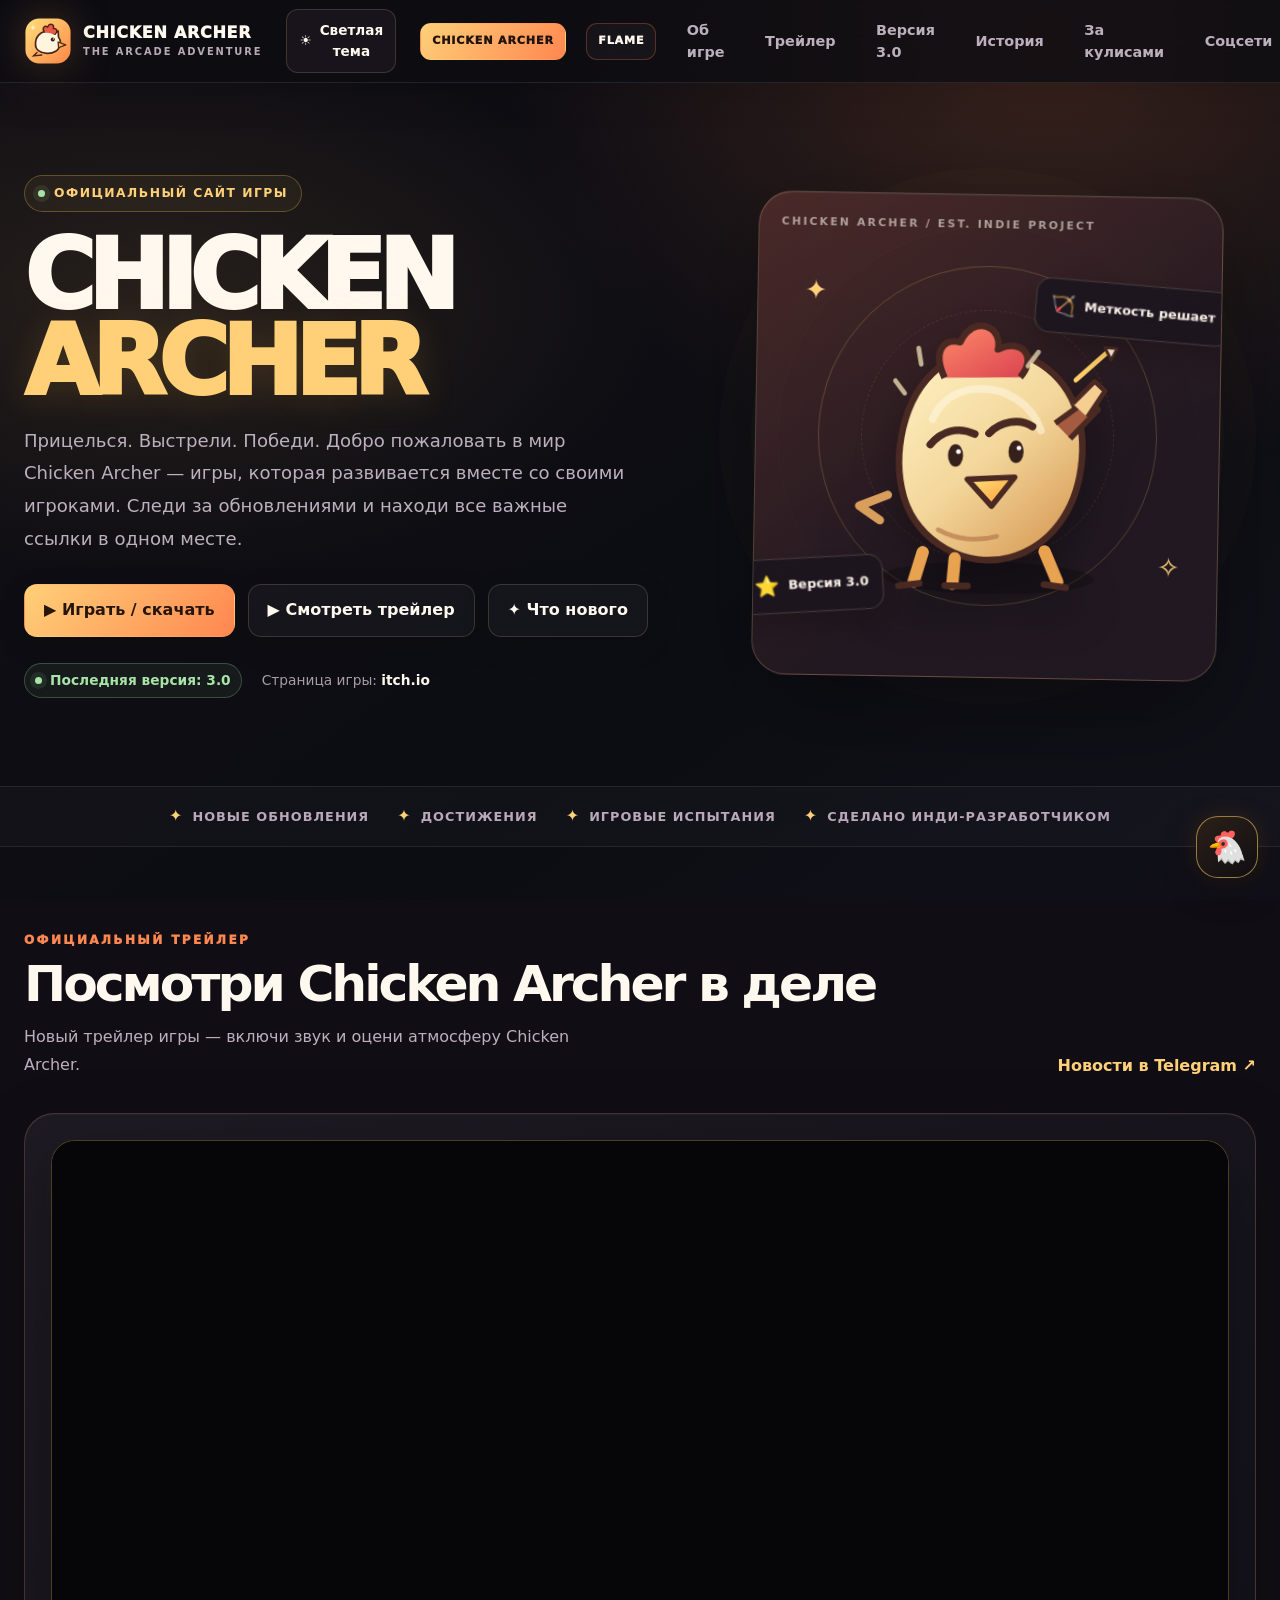
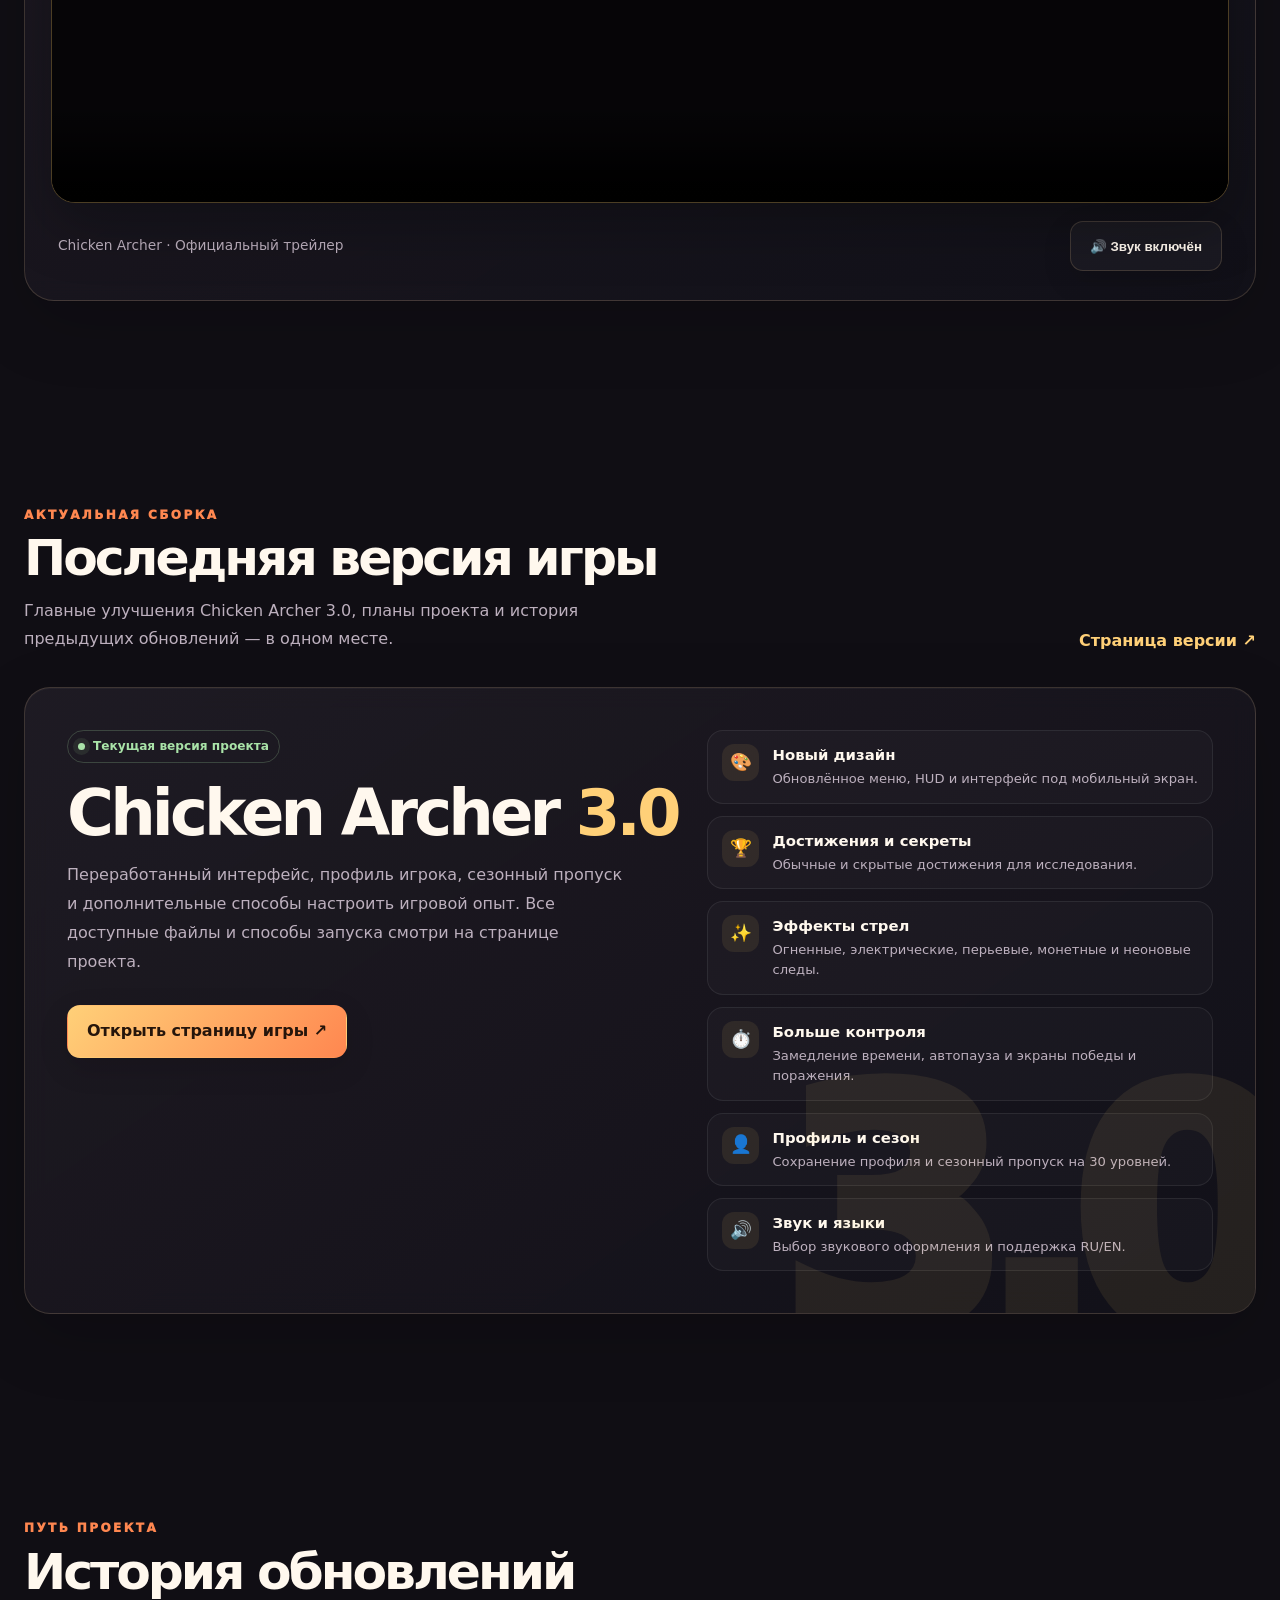
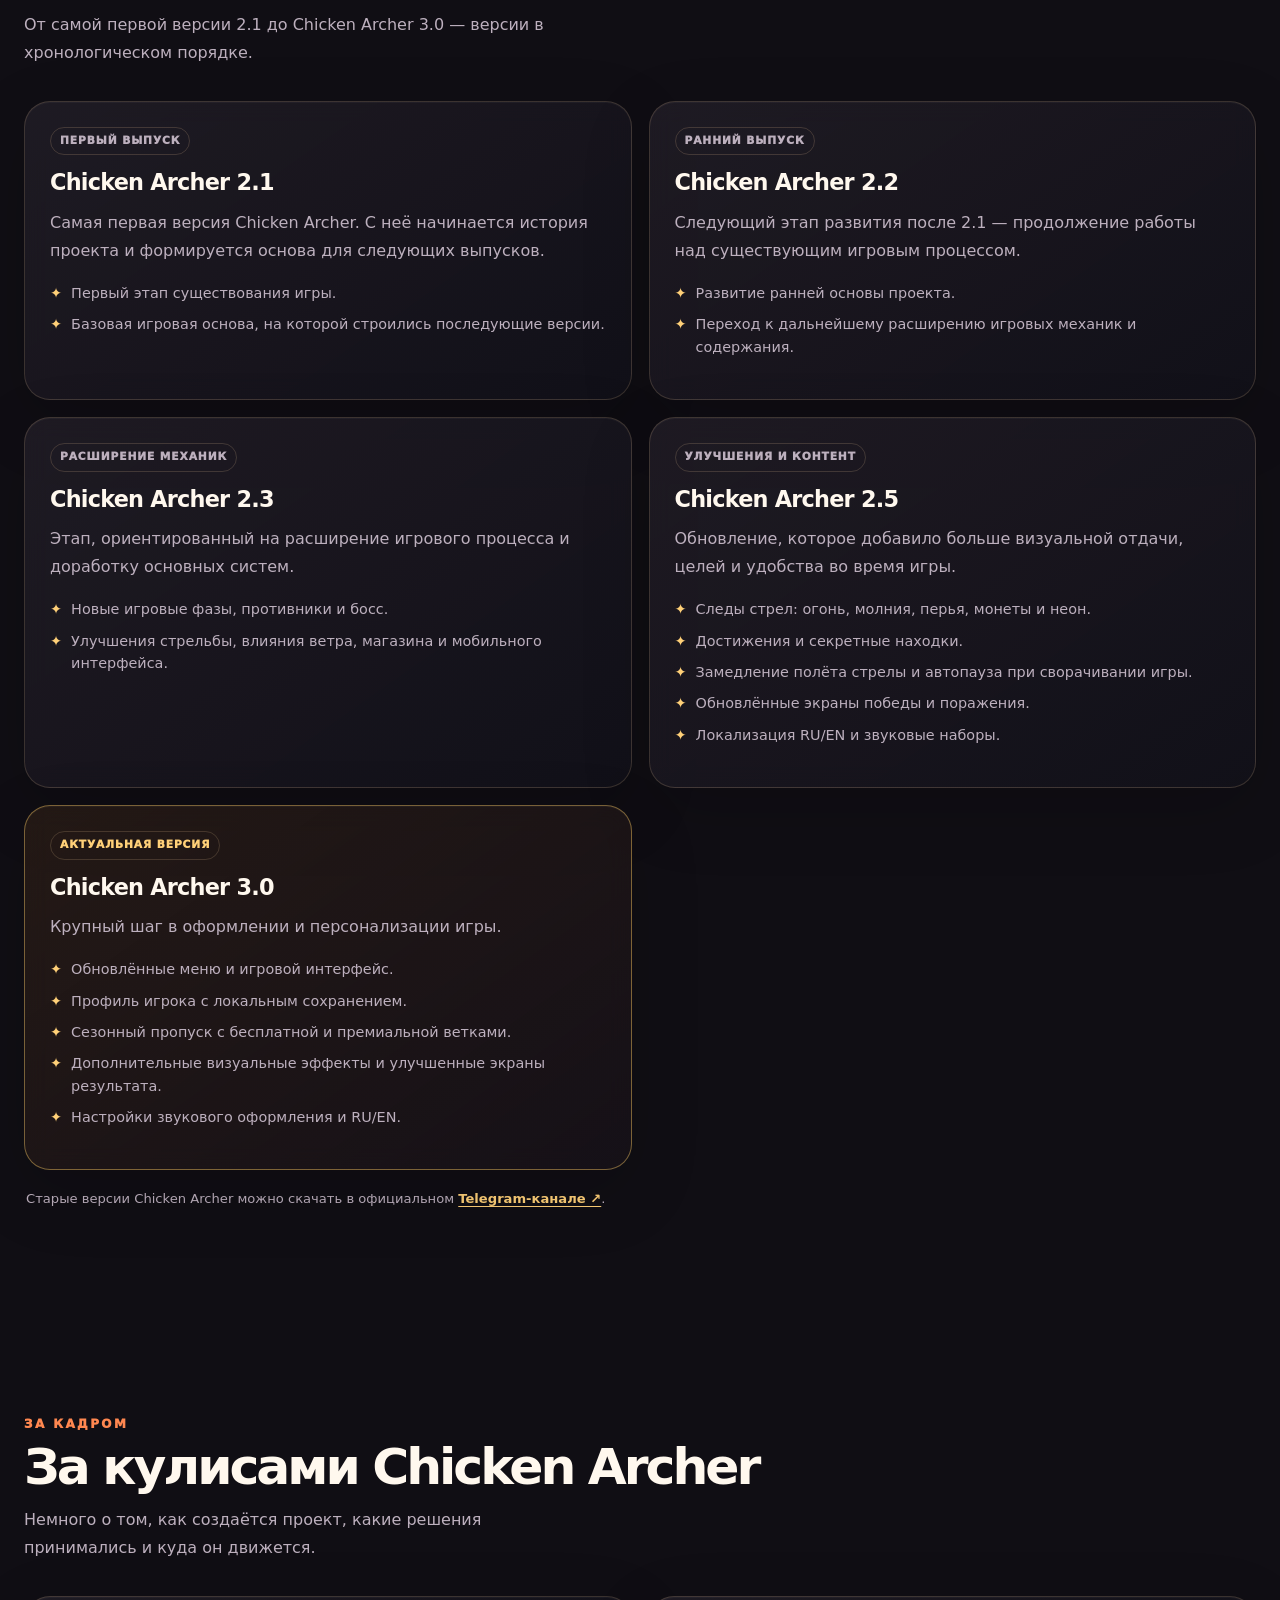
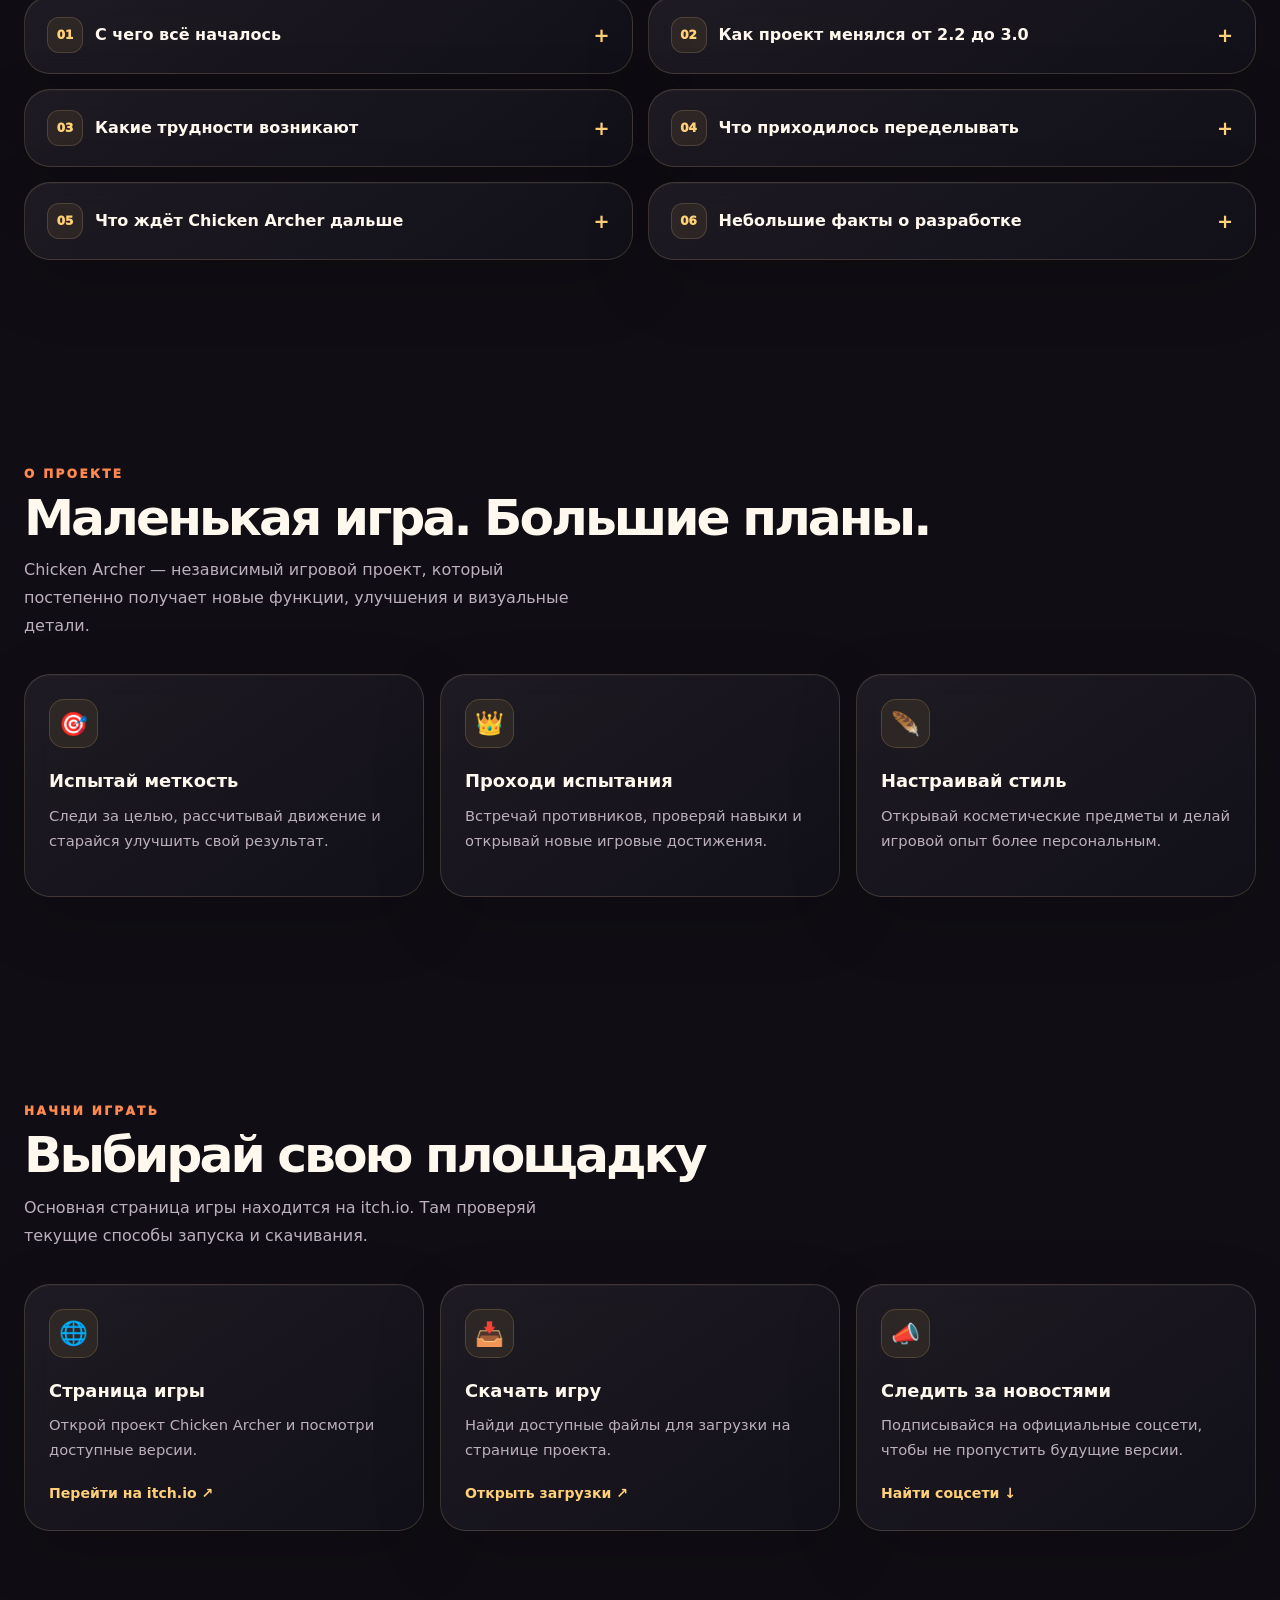
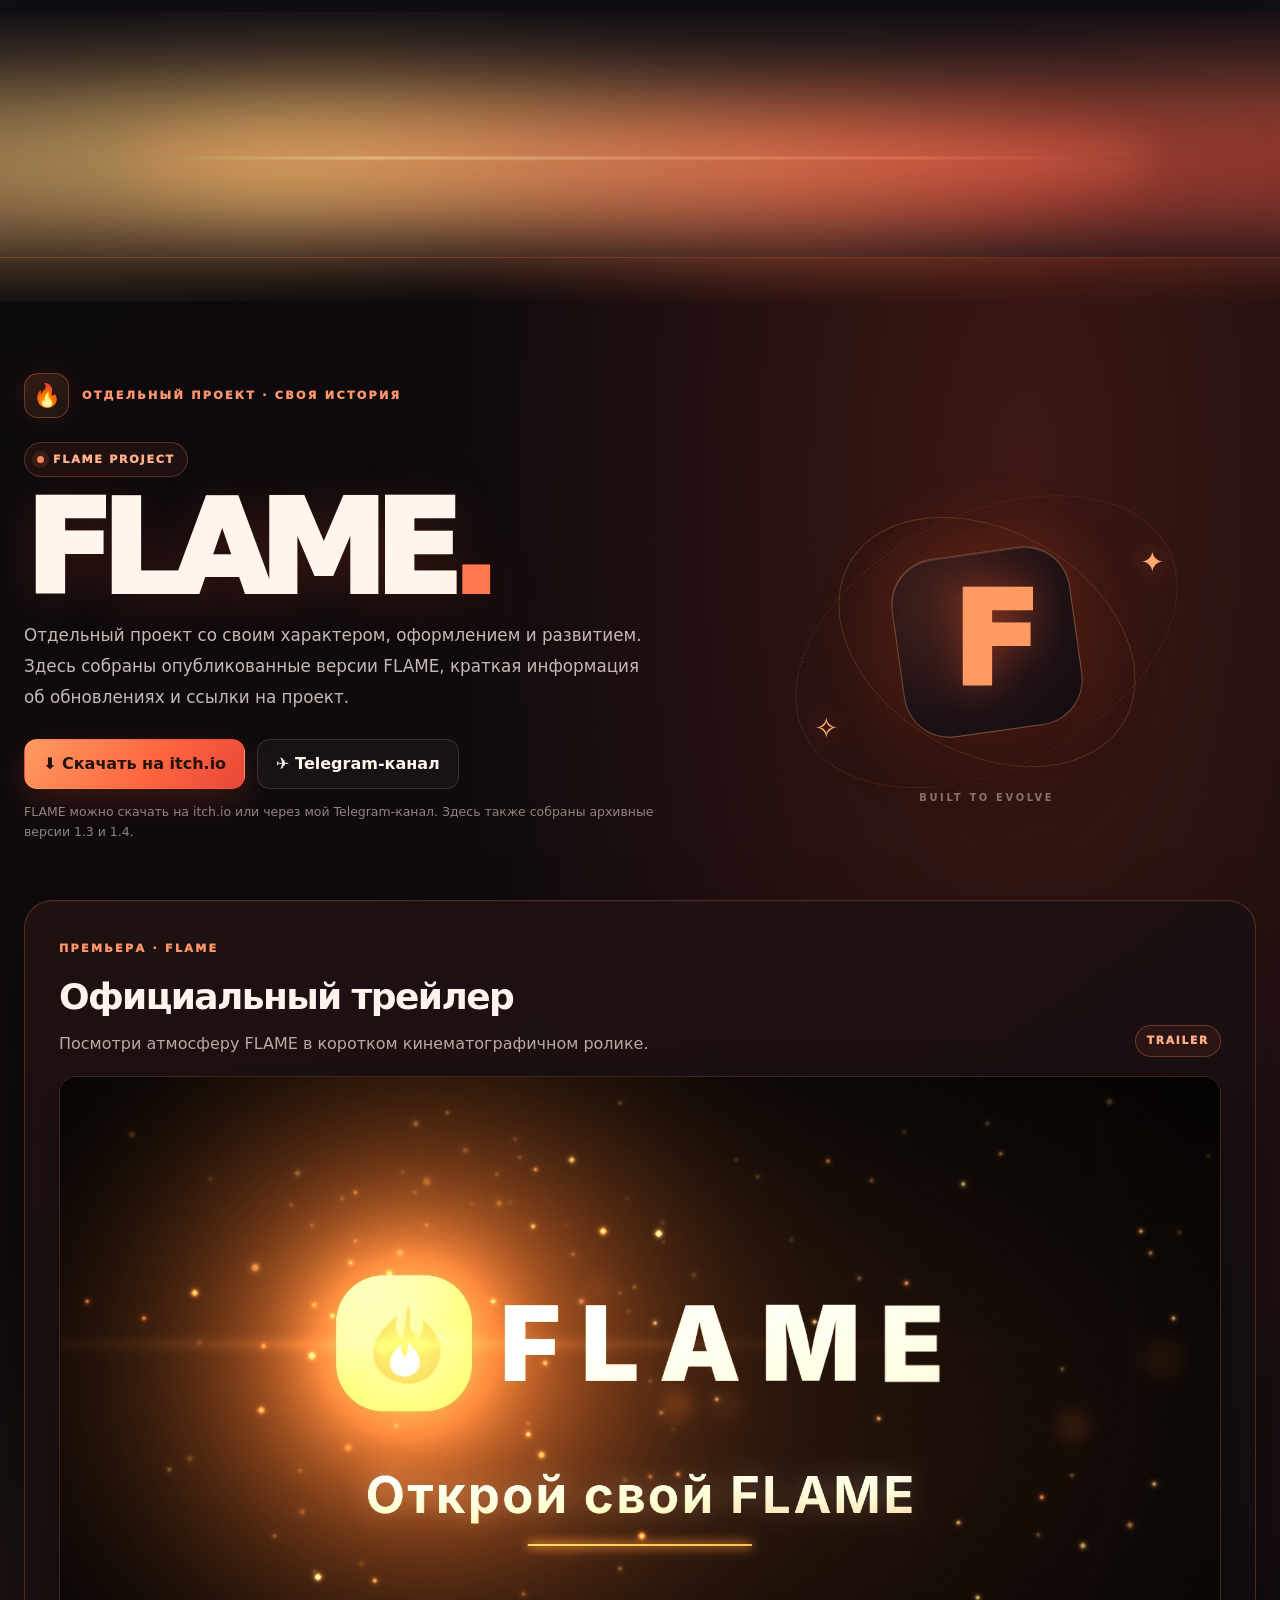
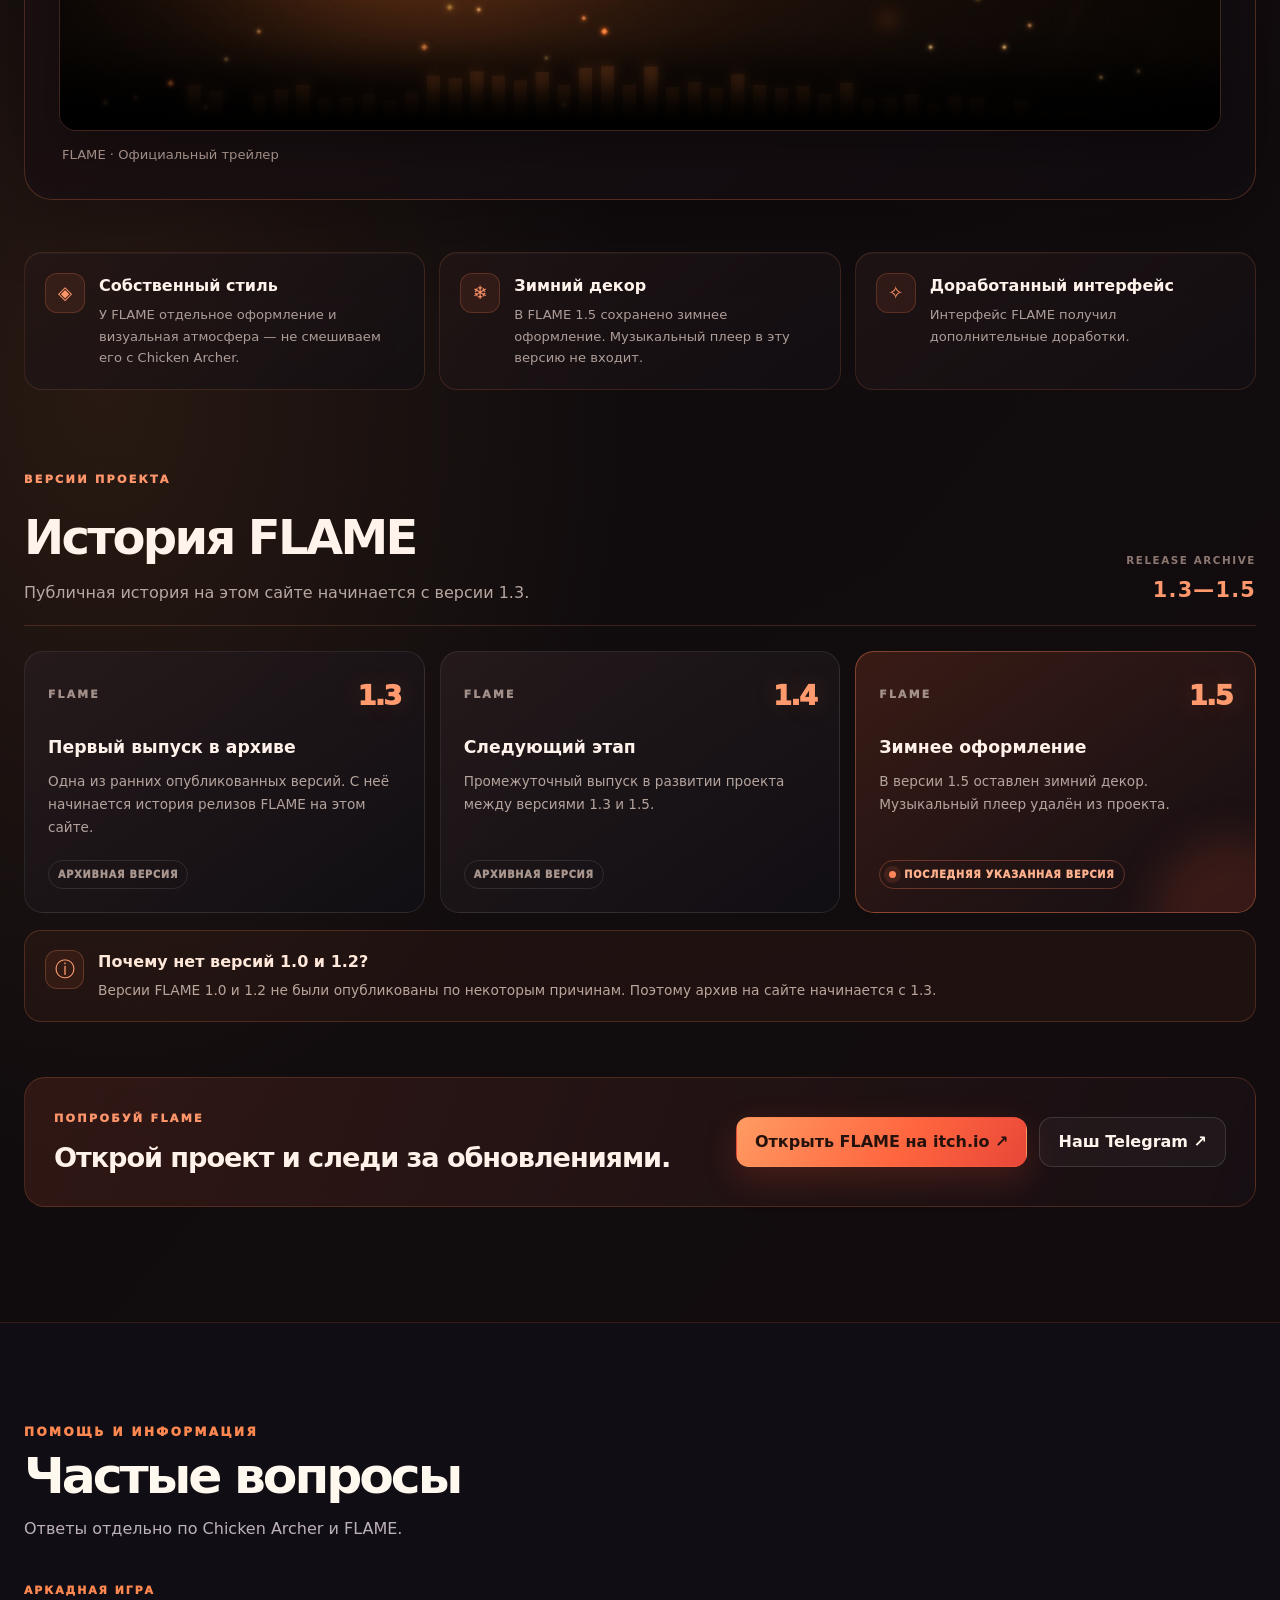
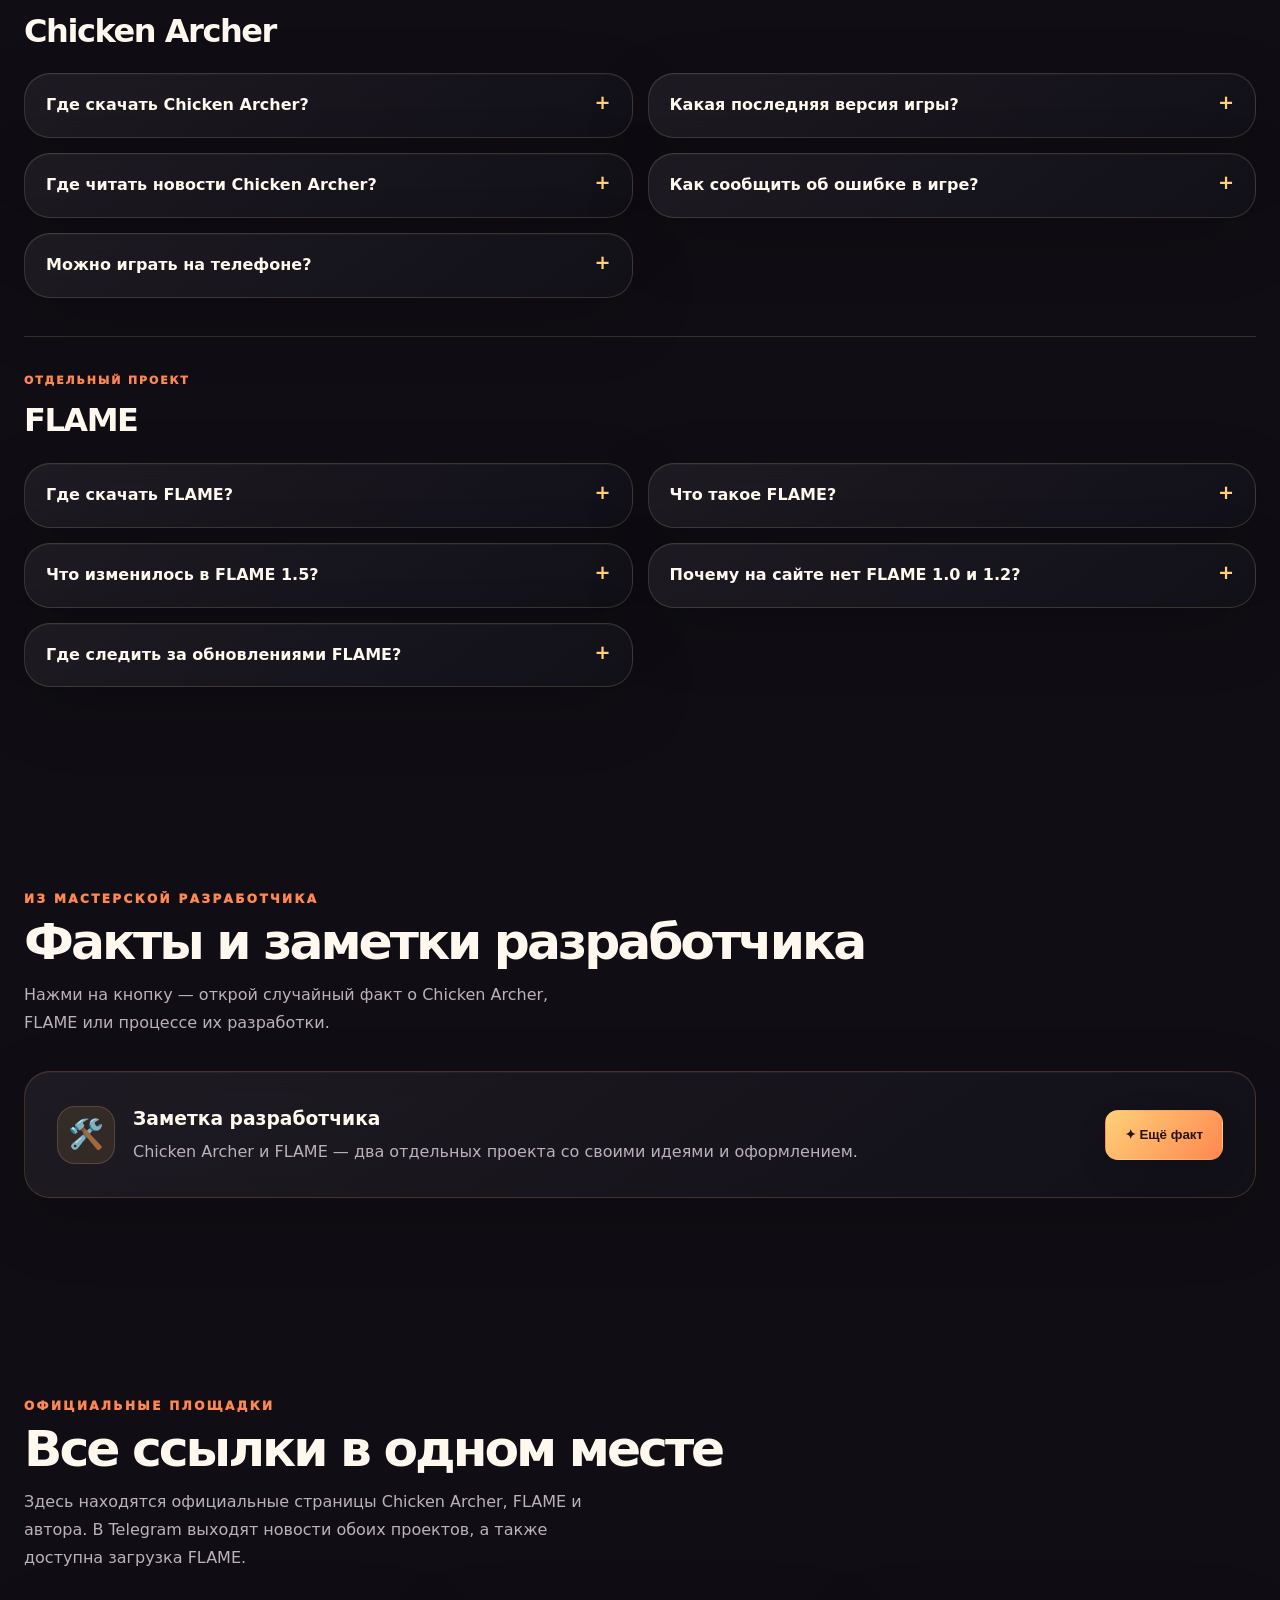
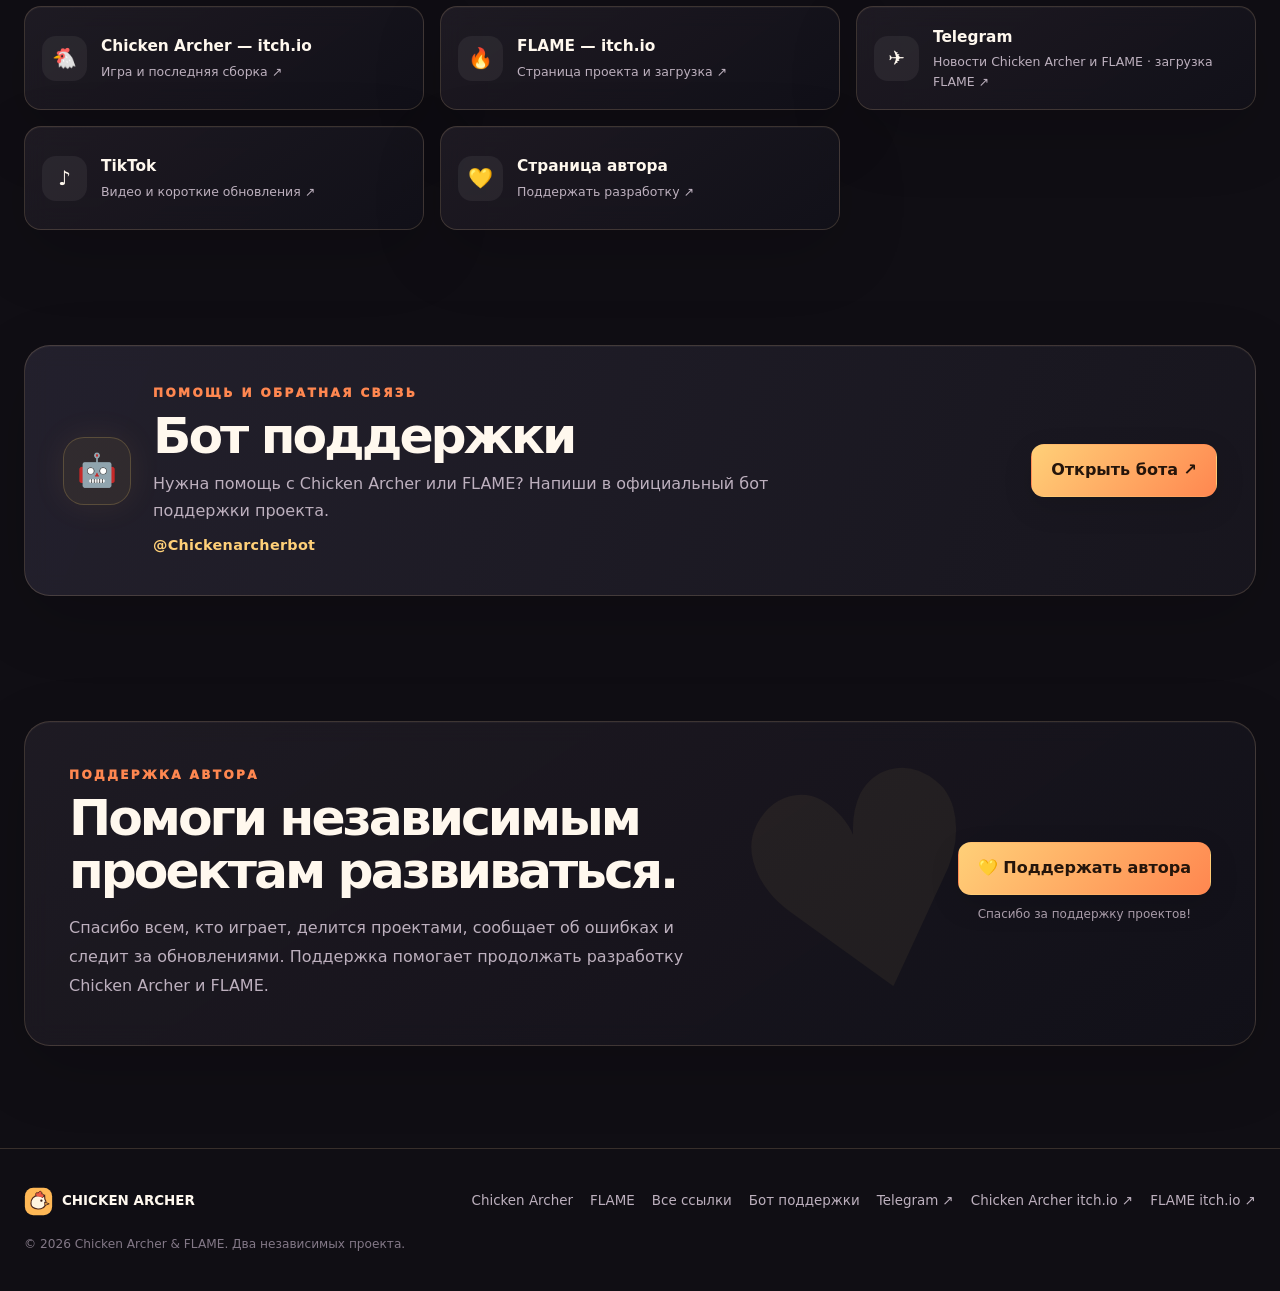
==== commit 76656f22: "Refresh project website visuals and clarify version archives" ====
--- a/index.html
+++ b/index.html
@@ -660,7 +660,46 @@
       .flame-trailer-frame video { border-radius:11px; }
     }
 
-  </style>
+
+    /* 2026 visual refresh: wider video stages, clearer release cards and polished navigation. */
+    .container { width:min(1240px,calc(100% - 48px)); }
+    .topbar { box-shadow:0 12px 38px rgba(0,0,0,.12); }
+    .nav { min-height:82px; }
+    .nav-links { gap:clamp(12px,1.6vw,22px); }
+    .nav-links a:not(.nav-cta):hover { color:var(--gold); text-shadow:0 0 18px rgba(255,190,91,.25); }
+    .hero { min-height:660px; }
+    .art-panel { box-shadow:0 34px 100px rgba(0,0,0,.35),inset 0 1px rgba(255,255,255,.06); }
+    .panel { border:1px solid var(--line); backdrop-filter:blur(12px); }
+    .button { box-shadow:0 10px 30px rgba(0,0,0,.12); }
+    .trailer-section { padding-top:84px; }
+    .trailer-section .container { width:min(1360px,calc(100% - 48px)); }
+    .trailer-shell { padding:clamp(14px,2.2vw,26px); border-radius:30px; }
+    .trailer-frame { border-radius:24px; }
+    .trailer-frame video { width:100%; max-height:min(78vh,820px); aspect-ratio:16/9; object-fit:contain; }
+    .trailer-controls { padding:18px 7px 3px; }
+    .flame-trailer { width:100%; padding:clamp(20px,3vw,34px); border-radius:28px; }
+    .flame-trailer-frame video { width:100%; max-height:min(80vh,860px); aspect-ratio:16/9; }
+    .flame-version { transition:transform .22s,border-color .22s,background .22s; }
+    .flame-version:hover { transform:translateY(-5px); border-color:rgba(255,174,95,.48); }
+    .flame-version-number { text-shadow:0 0 26px rgba(255,134,67,.2); }
+    .flame-caption { max-width:640px; }
+    .flame-archive-note { margin-top:22px; padding:20px 22px; border:1px solid rgba(255,169,92,.22); border-radius:18px; background:linear-gradient(120deg,rgba(255,140,70,.09),rgba(255,255,255,.025)); color:var(--muted); }
+    .flame-archive-note strong { display:block; margin-bottom:5px; color:var(--text); }
+    .flame-archive-note a { color:var(--gold); font-weight:850; text-decoration:underline; text-underline-offset:3px; }
+    .history-note a { color:var(--gold); font-weight:850; text-decoration:underline; text-underline-offset:3px; }
+    .social-card { transition:transform .2s,border-color .2s,box-shadow .2s; }
+    .social-card:hover { transform:translateY(-4px); border-color:rgba(255,207,104,.42); box-shadow:0 18px 48px rgba(0,0,0,.2); }
+    @media(max-width:680px) {
+      .container,.trailer-section .container { width:calc(100% - 28px); }
+      .hero { min-height:0; }
+      .trailer-section { padding-top:52px; }
+      .trailer-shell { padding:10px; border-radius:19px; }
+      .trailer-frame { border-radius:13px; }
+      .trailer-frame video,.flame-trailer-frame video { max-height:none; }
+      .flame-trailer { padding:14px; border-radius:19px; }
+      .flame-archive-note { padding:16px; }
+    }
+\n  </style>
 </head>
 <body data-theme="dark" data-project="chicken">
   <div class="palette-backdrop" aria-hidden="true"></div>
@@ -843,7 +882,7 @@
             <ul class="version-items"><li>Обновлённые меню и игровой интерфейс.</li><li>Профиль игрока с локальным сохранением.</li><li>Сезонный пропуск с бесплатной и премиальной ветками.</li><li>Дополнительные визуальные эффекты и улучшенные экраны результата.</li><li>Настройки звукового оформления и RU/EN.</li></ul>
           </article>
         </div>
-        <p class="history-note">Точные даты выпуска и отдельные файлы старых версий добавим, когда они будут подтверждены и доступны для скачивания.</p>
+        <p class="history-note">Старые версии Chicken Archer можно скачать в официальном <a href="https://t.me/chicken_archer" target="_blank" rel="noopener noreferrer">Telegram-канале ↗</a>.</p>
       </div>
     </section>
 
@@ -923,7 +962,7 @@
               <a class="flame-button flame-button-primary" href="https://zxc-developer.itch.io/flame-streak" target="_blank" rel="noopener noreferrer">⬇ Скачать на itch.io</a>
               <a class="flame-button flame-button-ghost" href="https://t.me/chicken_archer" target="_blank" rel="noopener noreferrer">✈ Telegram-канал</a>
             </div>
-            <p class="flame-caption">FLAME можно скачать на itch.io или через мой Telegram-канал. Там же выходят новости и материалы проектов.</p>
+            <p class="flame-caption">FLAME можно скачать на itch.io или через мой Telegram-канал. Здесь также собраны архивные версии 1.3 и 1.4.</p>
           </div>
           <div class="flame-visual" aria-label="Декоративная эмблема FLAME">
             <div class="flame-orbit orbit-one"></div><div class="flame-orbit orbit-two"></div>
@@ -954,7 +993,7 @@
         </section>
         <div class="flame-feature-grid">
           <article class="flame-feature"><span class="flame-feature-icon">◈</span><div><strong>Собственный стиль</strong><p>У FLAME отдельное оформление и визуальная атмосфера — не смешиваем его с Chicken Archer.</p></div></article>
-          <article class="flame-feature"><span class="flame-feature-icon">♫</span><div><strong>Фоновая музыка</strong><p>В обновлении добавлена музыка, которая сопровождает работу с проектом.</p></div></article>
+          <article class="flame-feature"><span class="flame-feature-icon">❄</span><div><strong>Зимний декор</strong><p>В FLAME 1.5 сохранено зимнее оформление. Музыкальный плеер в эту версию не входит.</p></div></article>
           <article class="flame-feature"><span class="flame-feature-icon">✧</span><div><strong>Доработанный интерфейс</strong><p>Интерфейс FLAME получил дополнительные доработки.</p></div></article>
         </div>
         <div class="flame-history-head">
@@ -974,7 +1013,7 @@
           </article>
           <article class="flame-version flame-version-current">
             <div class="flame-version-top"><span>FLAME</span><span class="flame-version-number">1.5</span></div>
-            <h4>Обновление интерфейса и музыки</h4><p>Доработан интерфейс и добавлена фоновая музыка.</p>
+            <h4>Зимнее оформление</h4><p>В версии 1.5 оставлен зимний декор. Музыкальный плеер удалён из проекта.</p>
             <span class="flame-version-tag current-tag"><i></i> ПОСЛЕДНЯЯ УКАЗАННАЯ ВЕРСИЯ</span>
           </article>
         </div>
@@ -1014,7 +1053,7 @@
           <div class="faq">
             <details class="panel"><summary>Где скачать FLAME?</summary><p>FLAME можно скачать со страницы проекта на itch.io или через официальный Telegram-канал.</p><a class="faq-link" href="https://zxc-developer.itch.io/flame-streak" target="_blank" rel="noopener noreferrer">Открыть FLAME на itch.io ↗</a></details>
             <details class="panel"><summary>Что такое FLAME?</summary><p>Это отдельный проект со своим интерфейсом, визуальным стилем и историей обновлений. Он не является частью Chicken Archer.</p></details>
-            <details class="panel"><summary>Что изменилось в FLAME 1.5?</summary><p>В этой версии был доработан интерфейс и добавлена фоновая музыка.</p></details>
+            <details class="panel"><summary>Что изменилось в FLAME 1.5?</summary><p>В этой версии оставлен зимний декор. Музыкальный плеер удалён.</p></details>
             <details class="panel"><summary>Почему на сайте нет FLAME 1.0 и 1.2?</summary><p>Эти версии не публиковались. История публичных выпусков на сайте начинается с 1.3.</p></details>
             <details class="panel"><summary>Где следить за обновлениями FLAME?</summary><p>В официальном Telegram-канале публикуются новости обоих проектов. Там же можно найти FLAME для скачивания.</p><a class="faq-link" href="https://t.me/chicken_archer" target="_blank" rel="noopener noreferrer">Открыть Telegram ↗</a></details>
           </div>
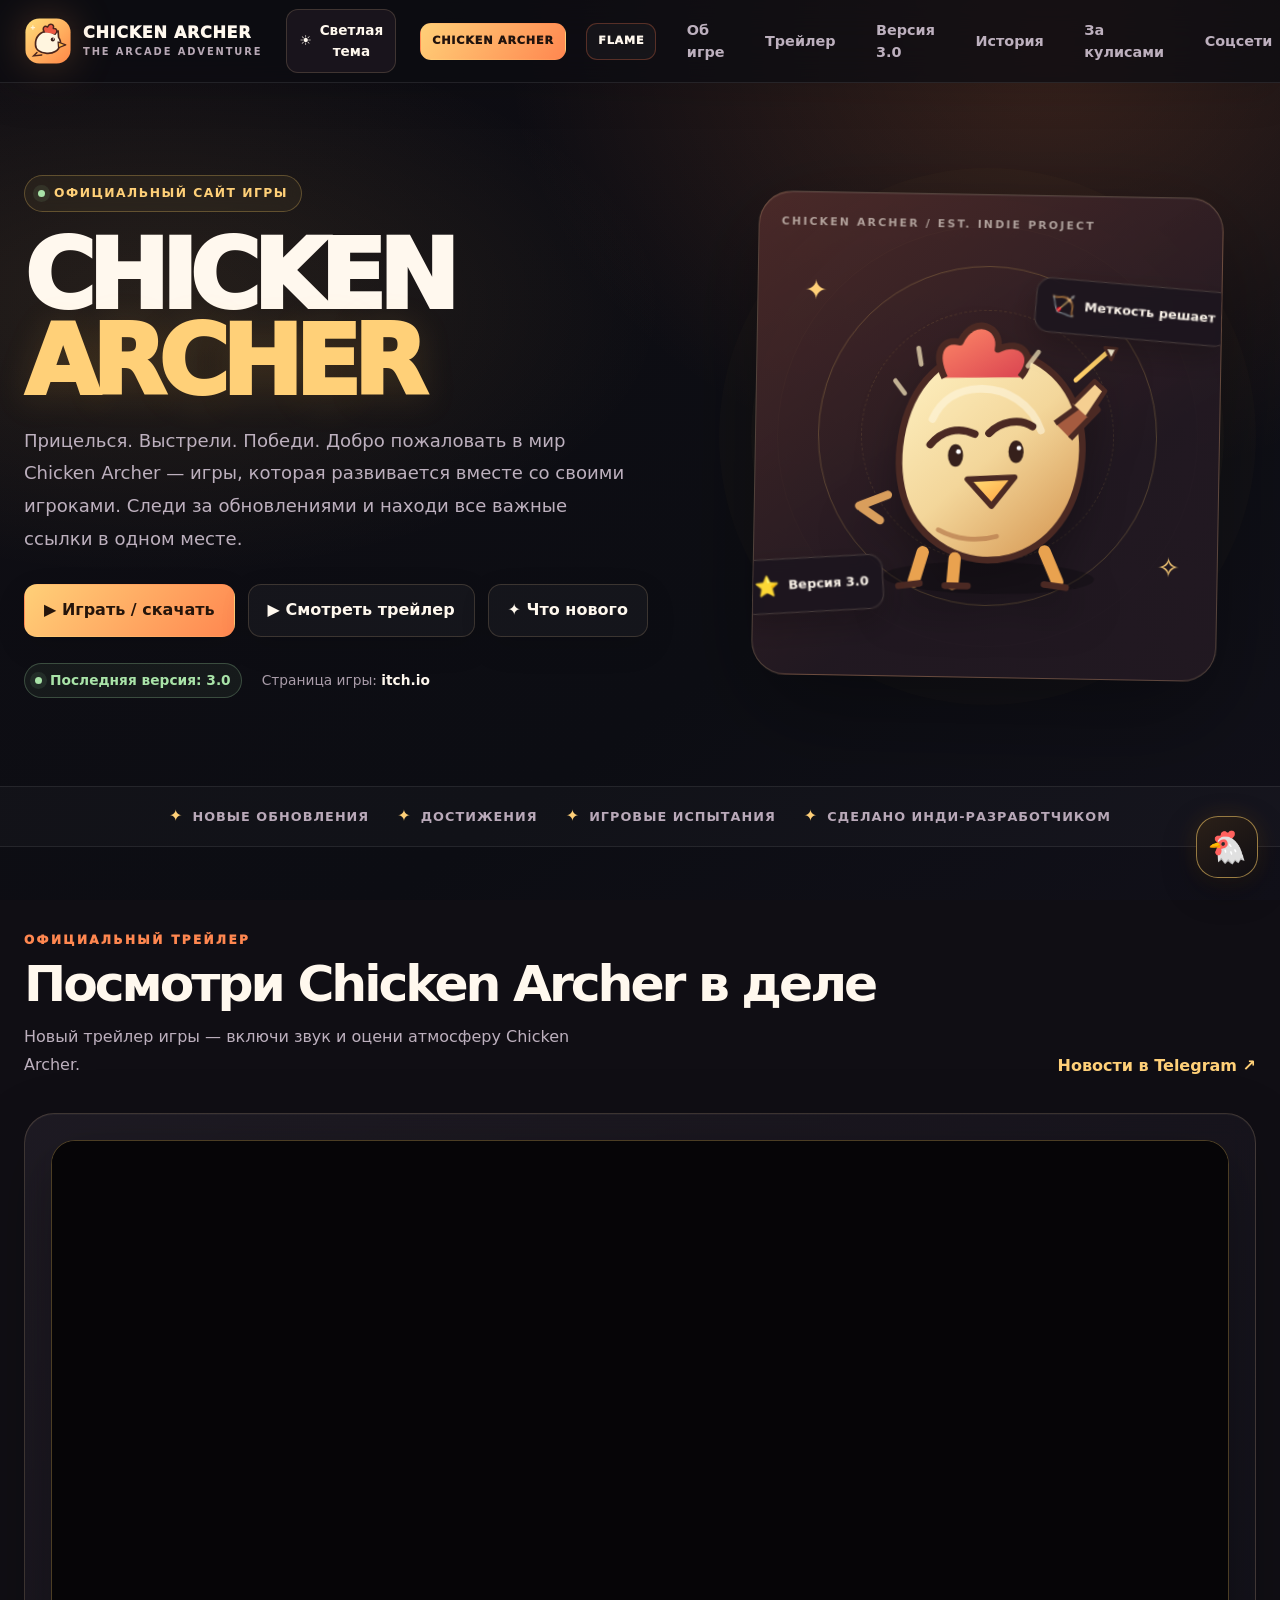
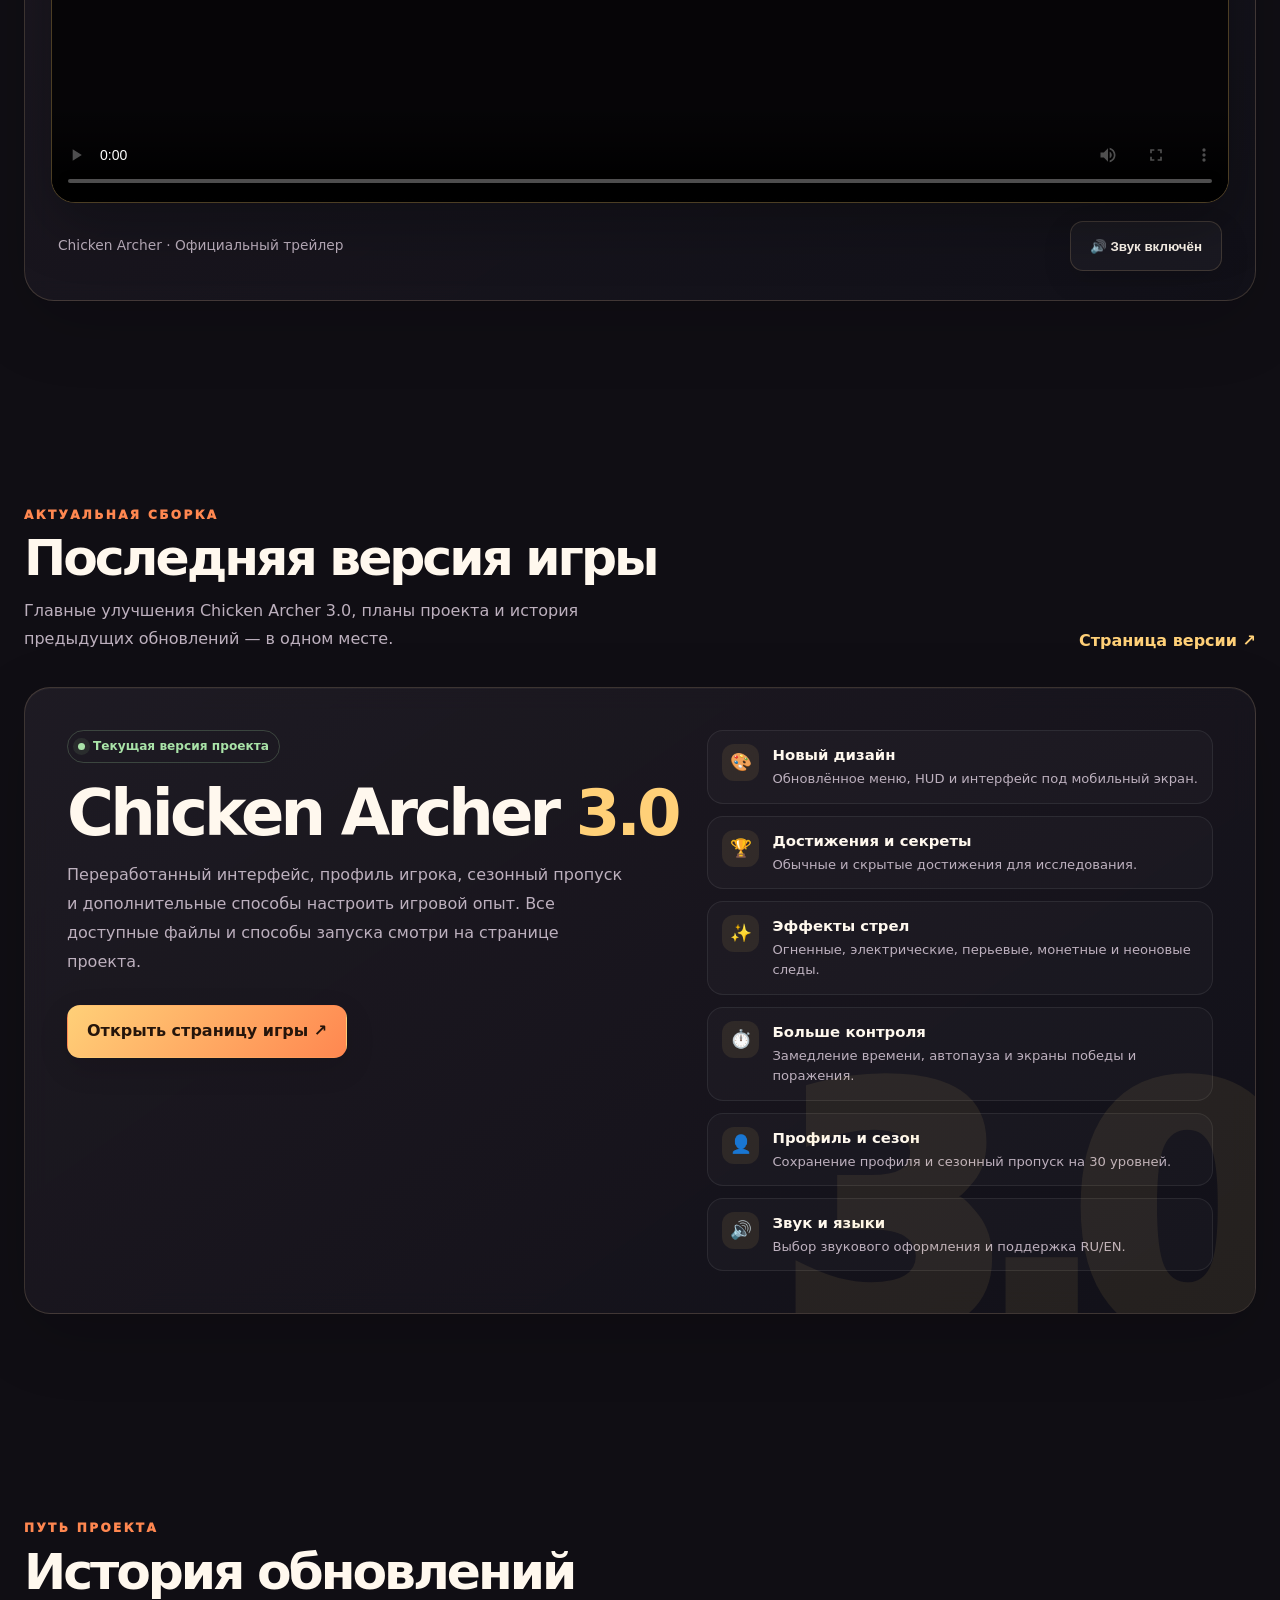
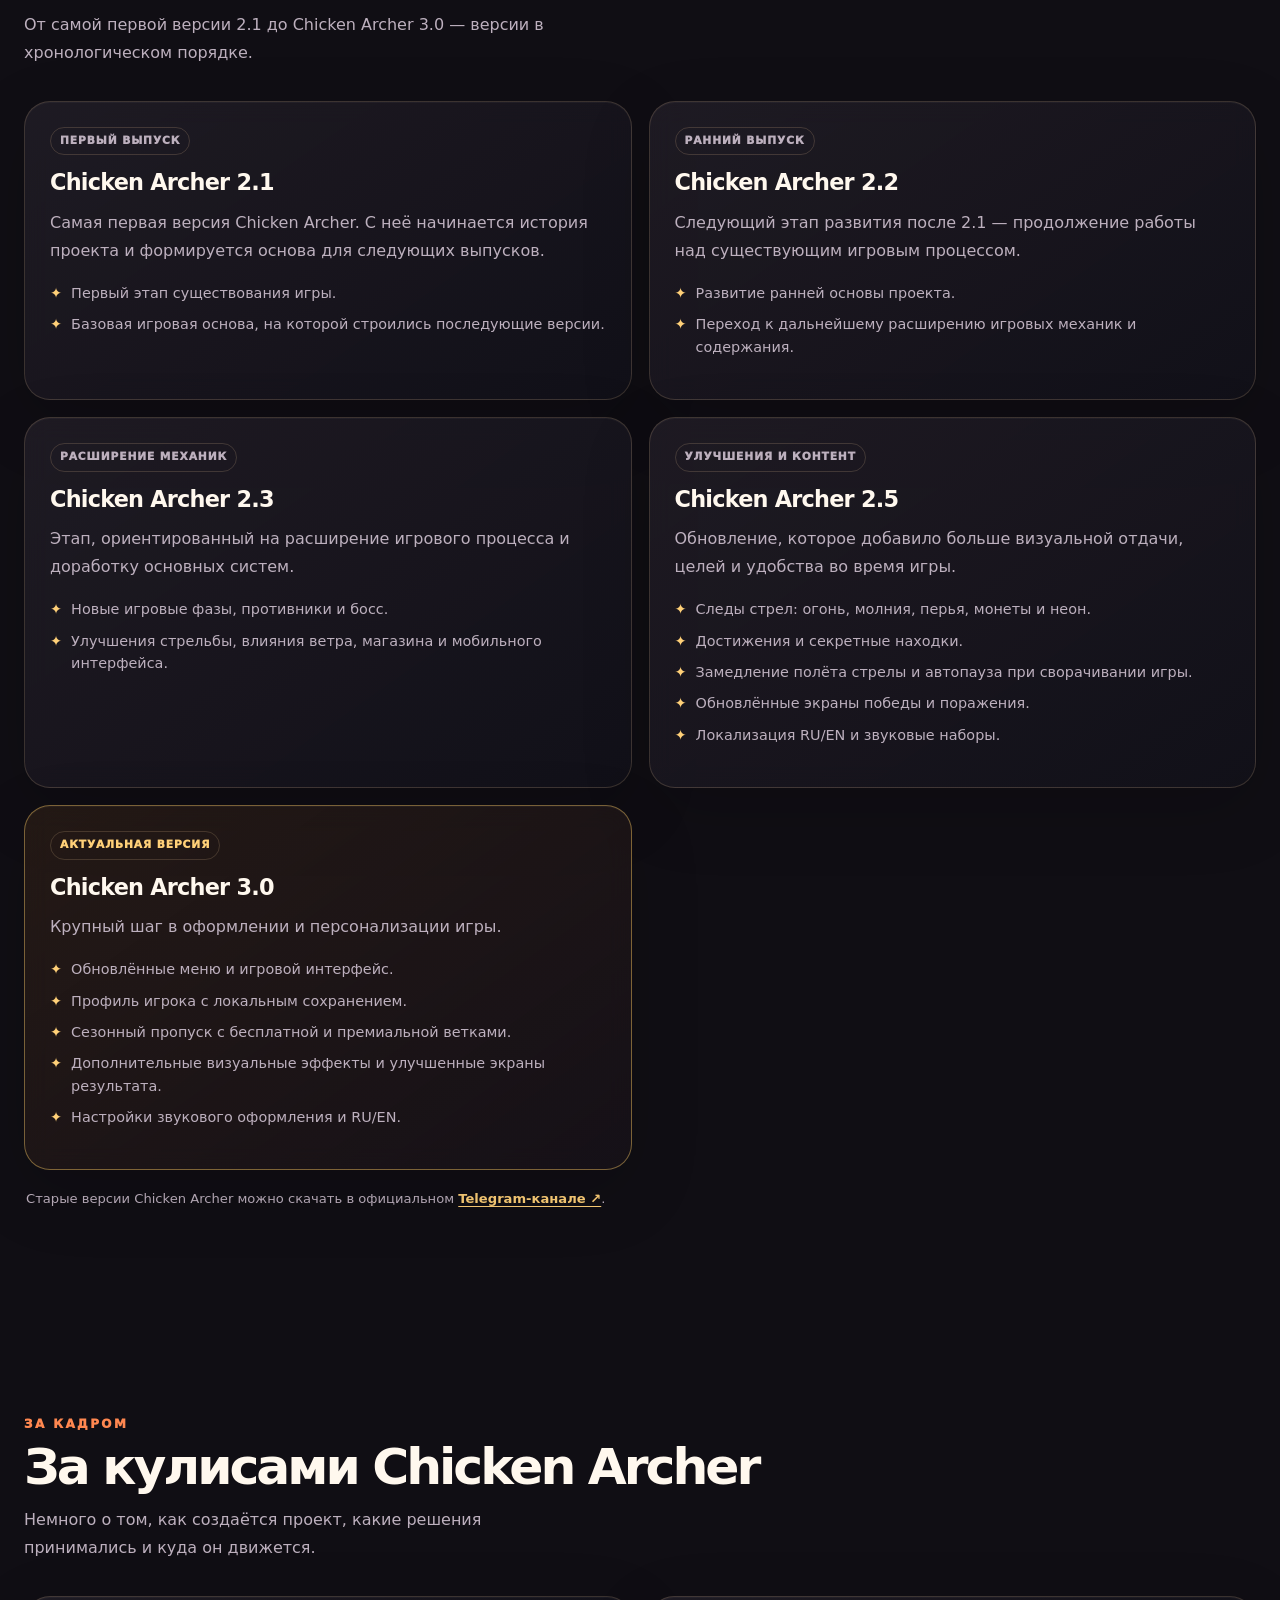
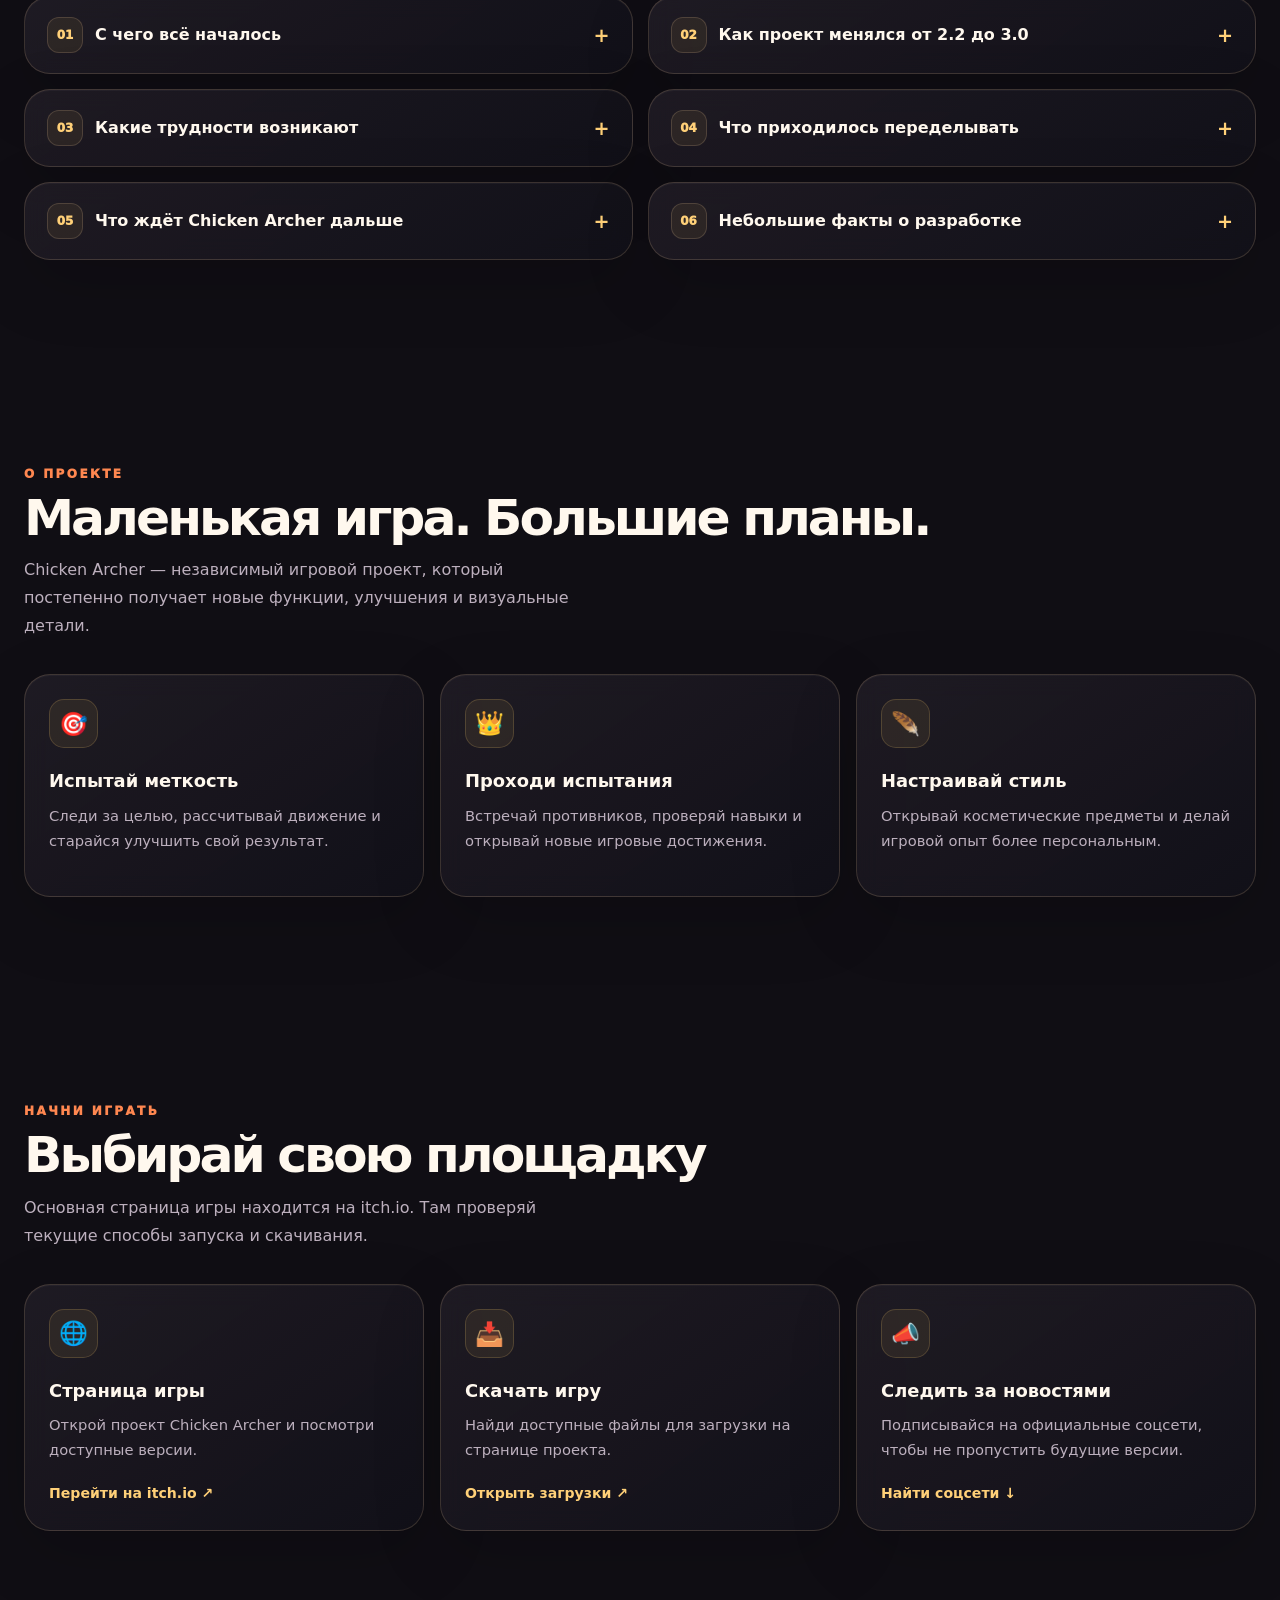
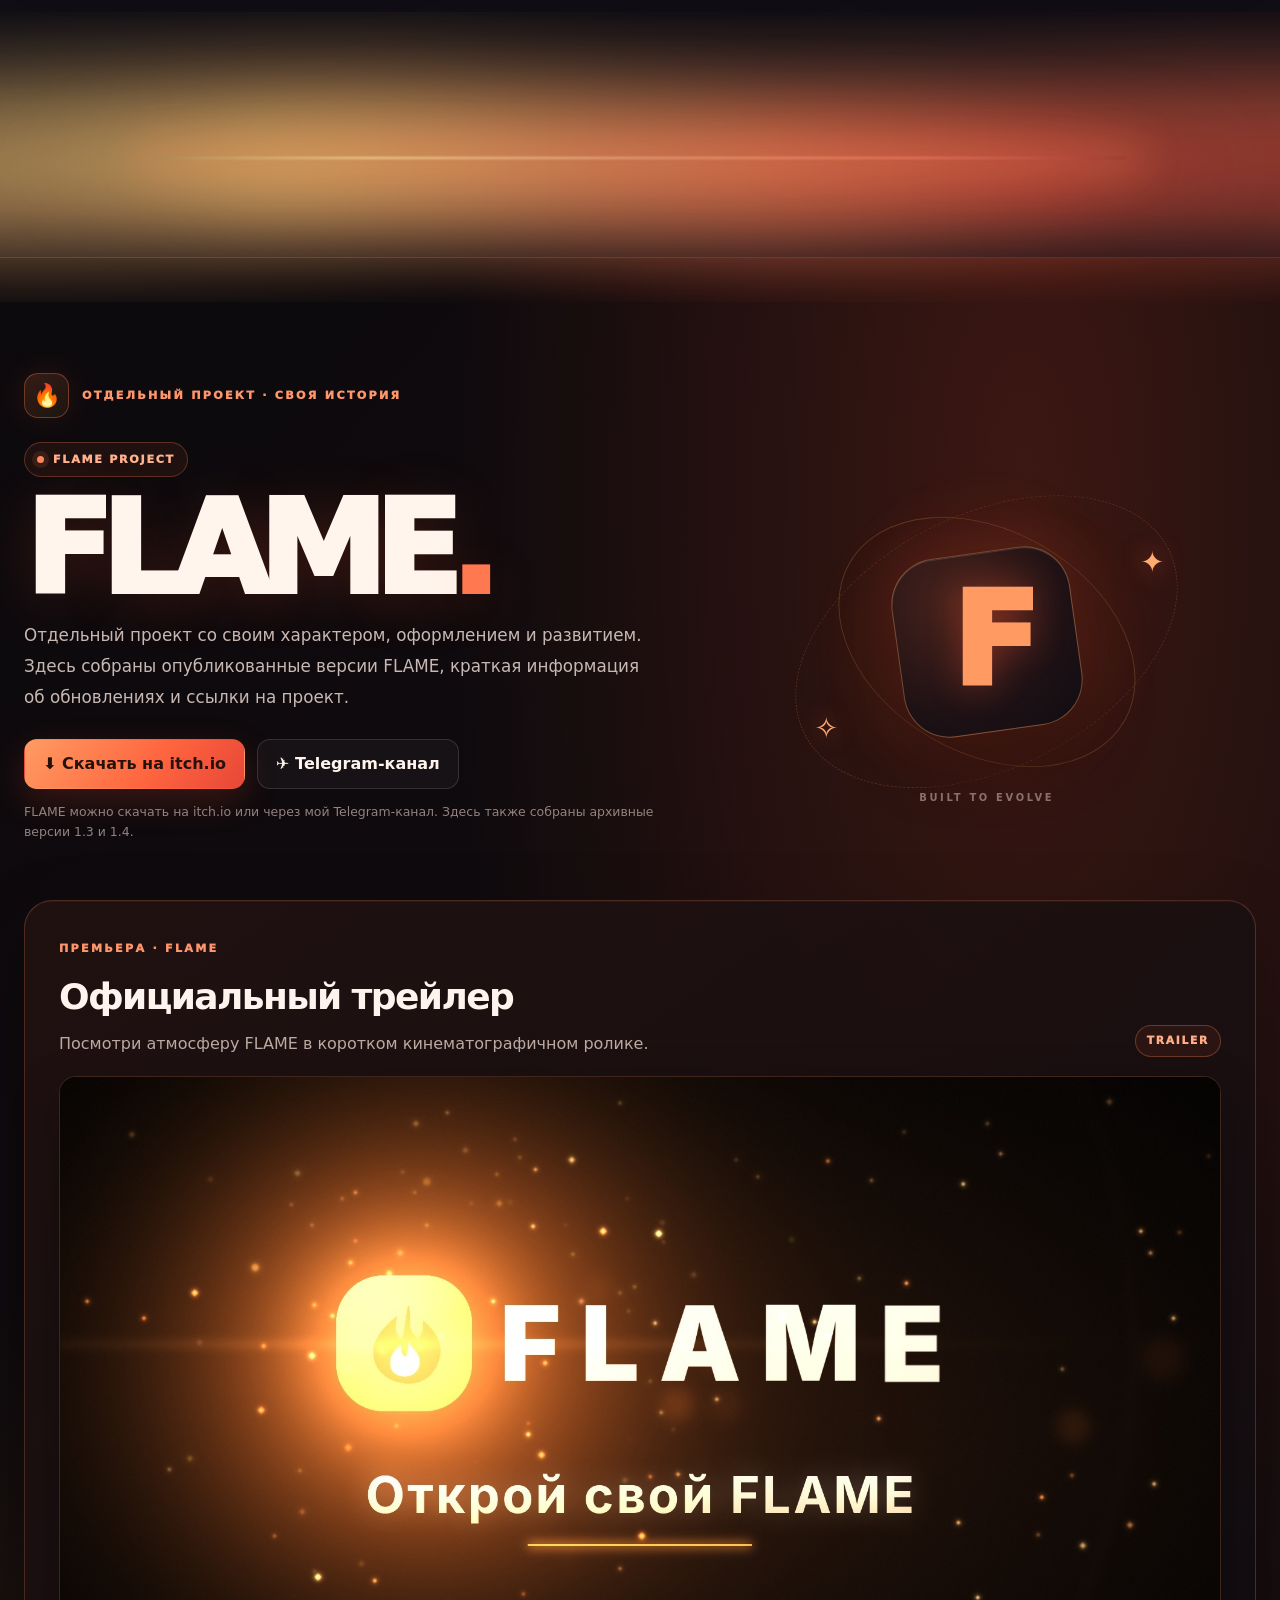
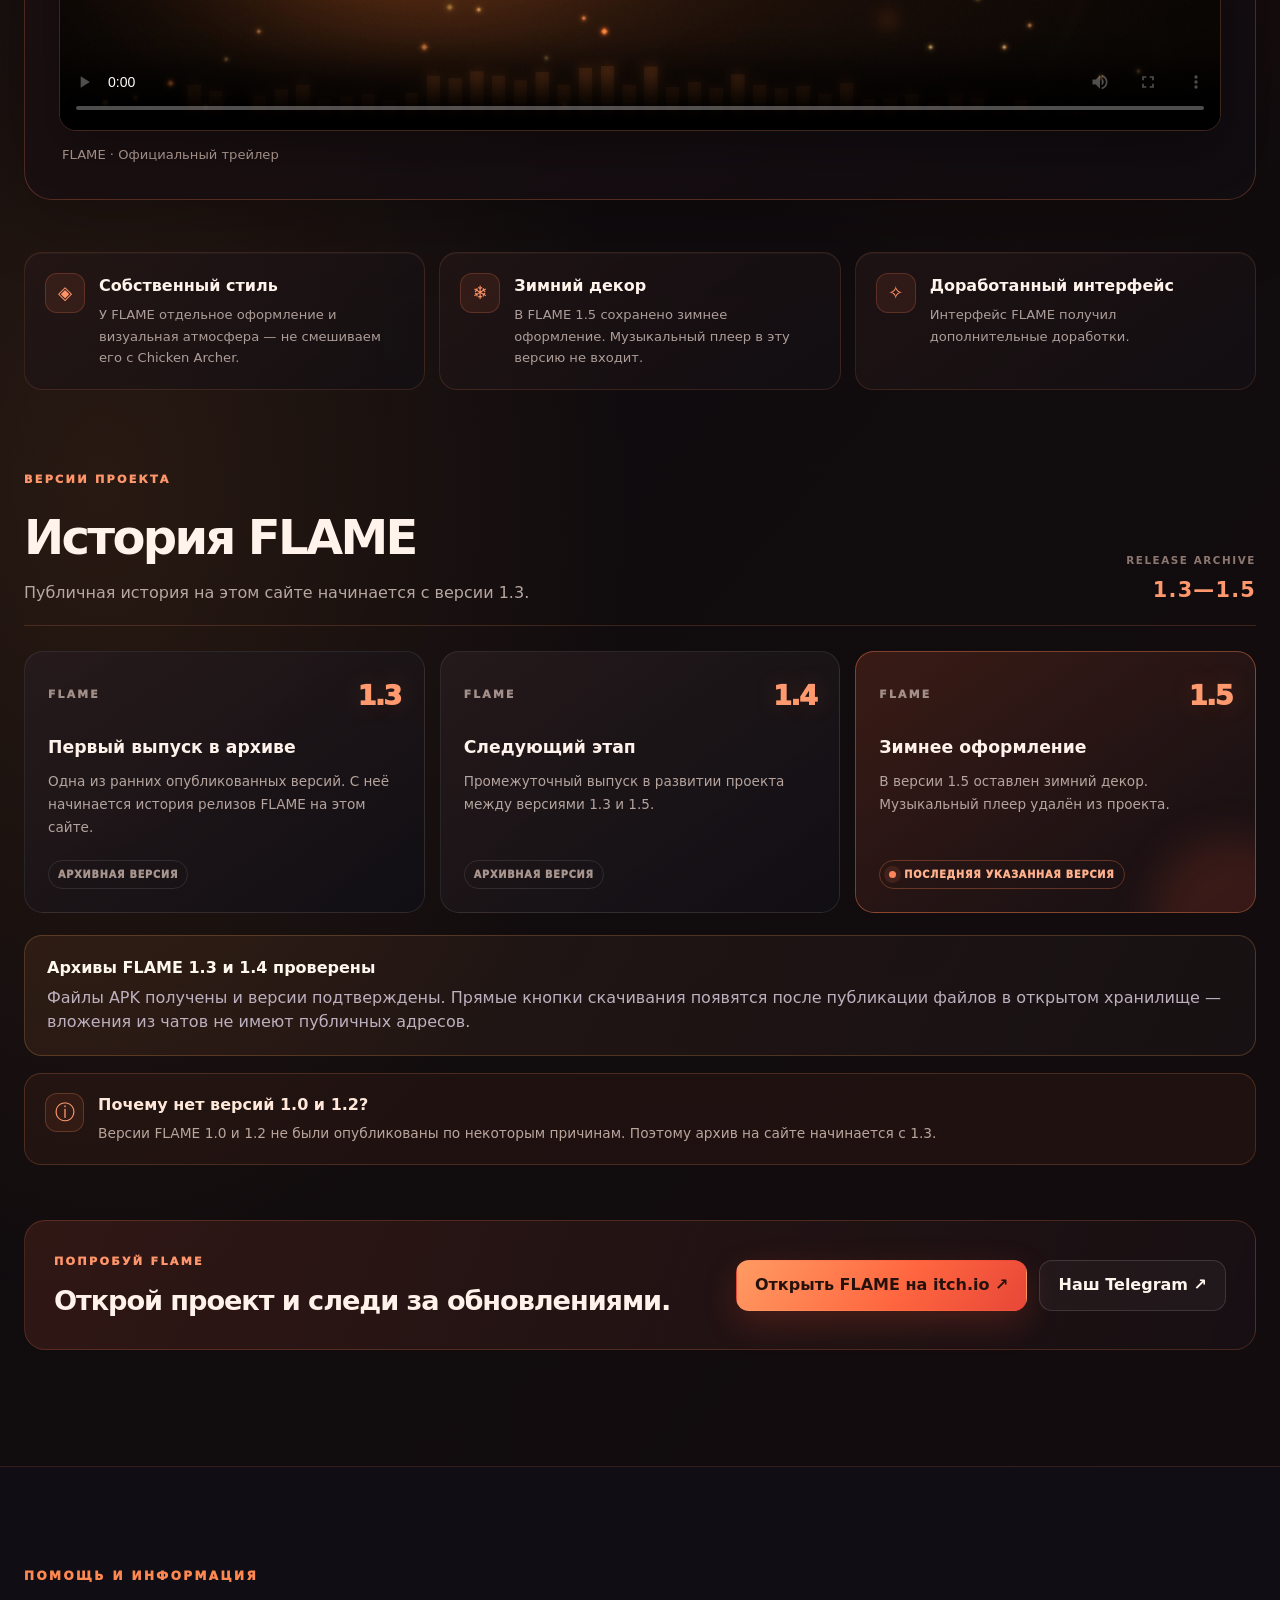
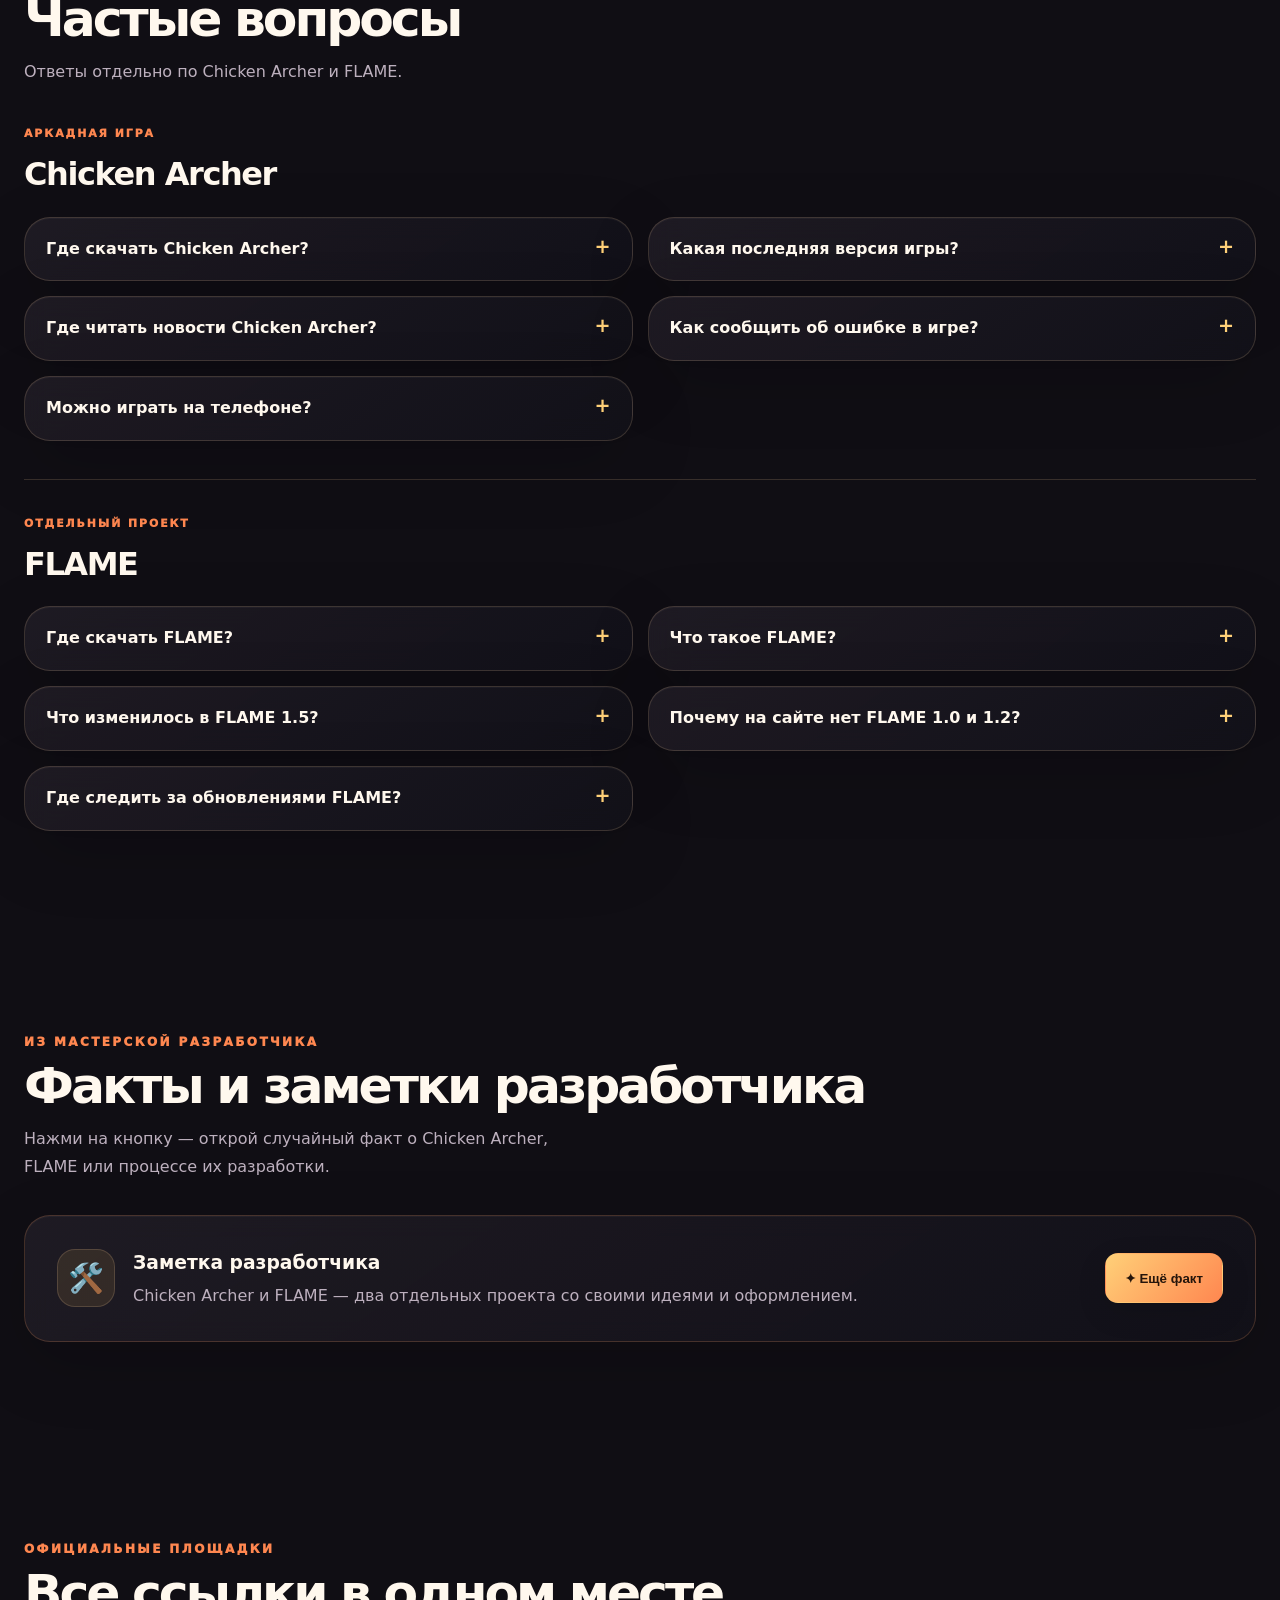
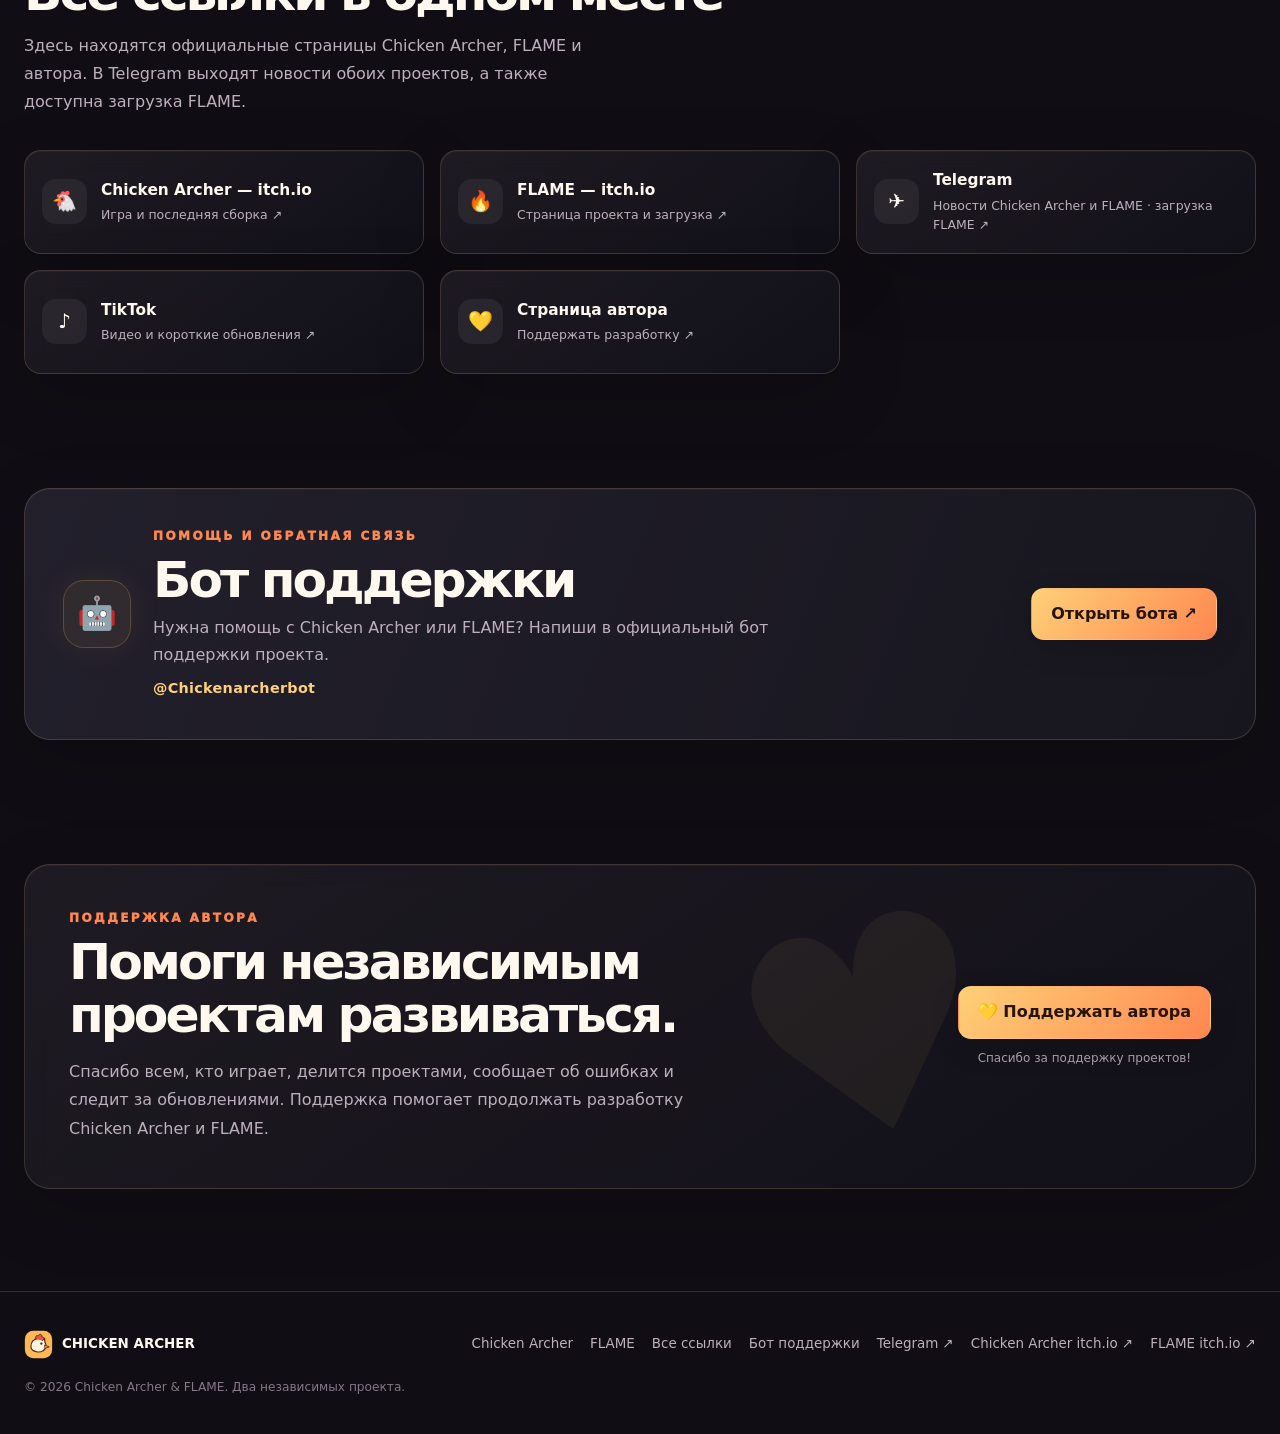
==== commit a6ba12ae: "Add verified FLAME archive status note" ====
--- a/index.html
+++ b/index.html
@@ -1017,6 +1017,7 @@
             <span class="flame-version-tag current-tag"><i></i> ПОСЛЕДНЯЯ УКАЗАННАЯ ВЕРСИЯ</span>
           </article>
         </div>
+        <div class="flame-archive-note"><strong>Архивы FLAME 1.3 и 1.4 проверены</strong><span>Файлы APK получены и версии подтверждены. Прямые кнопки скачивания появятся после публикации файлов в открытом хранилище — вложения из чатов не имеют публичных адресов.</span></div>
         <div class="flame-unreleased">
           <span class="unreleased-icon">ⓘ</span>
           <div><strong>Почему нет версий 1.0 и 1.2?</strong><p>Версии FLAME 1.0 и 1.2 не были опубликованы по некоторым причинам. Поэтому архив на сайте начинается с 1.3.</p></div>
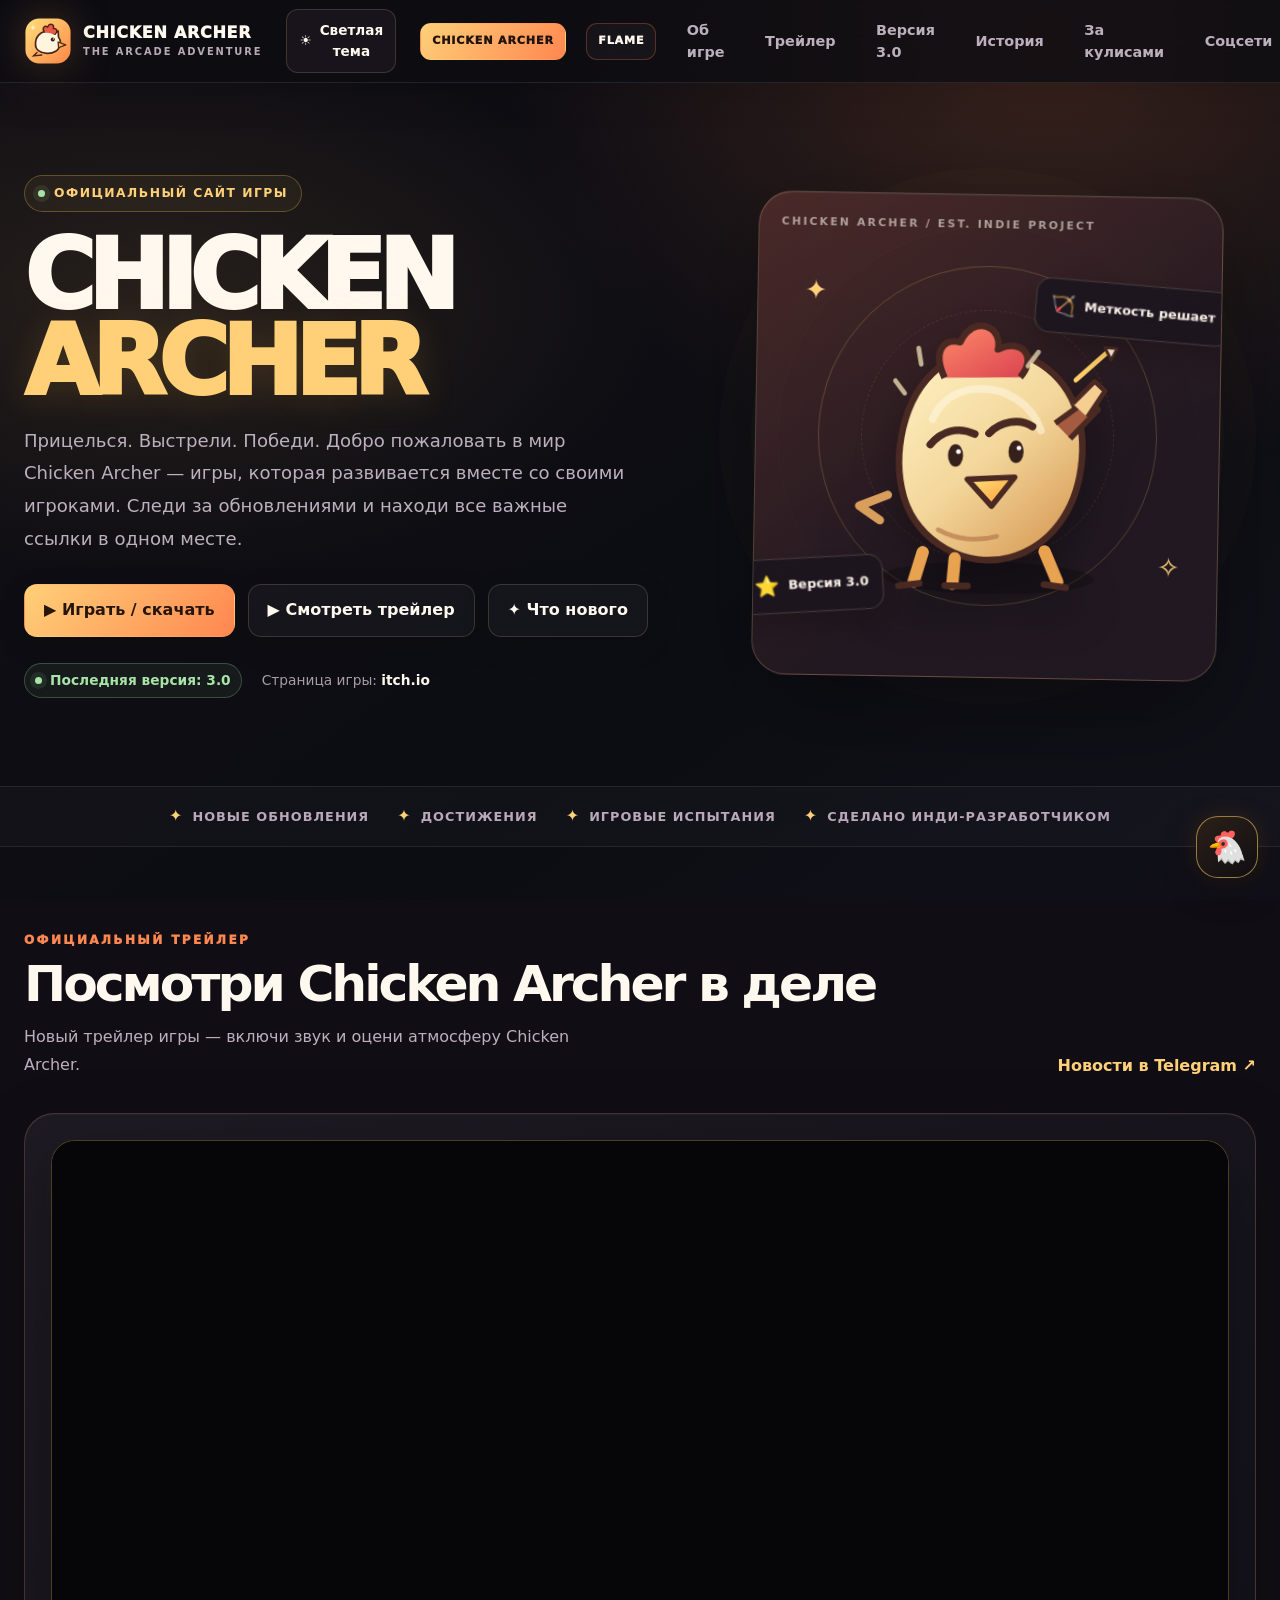
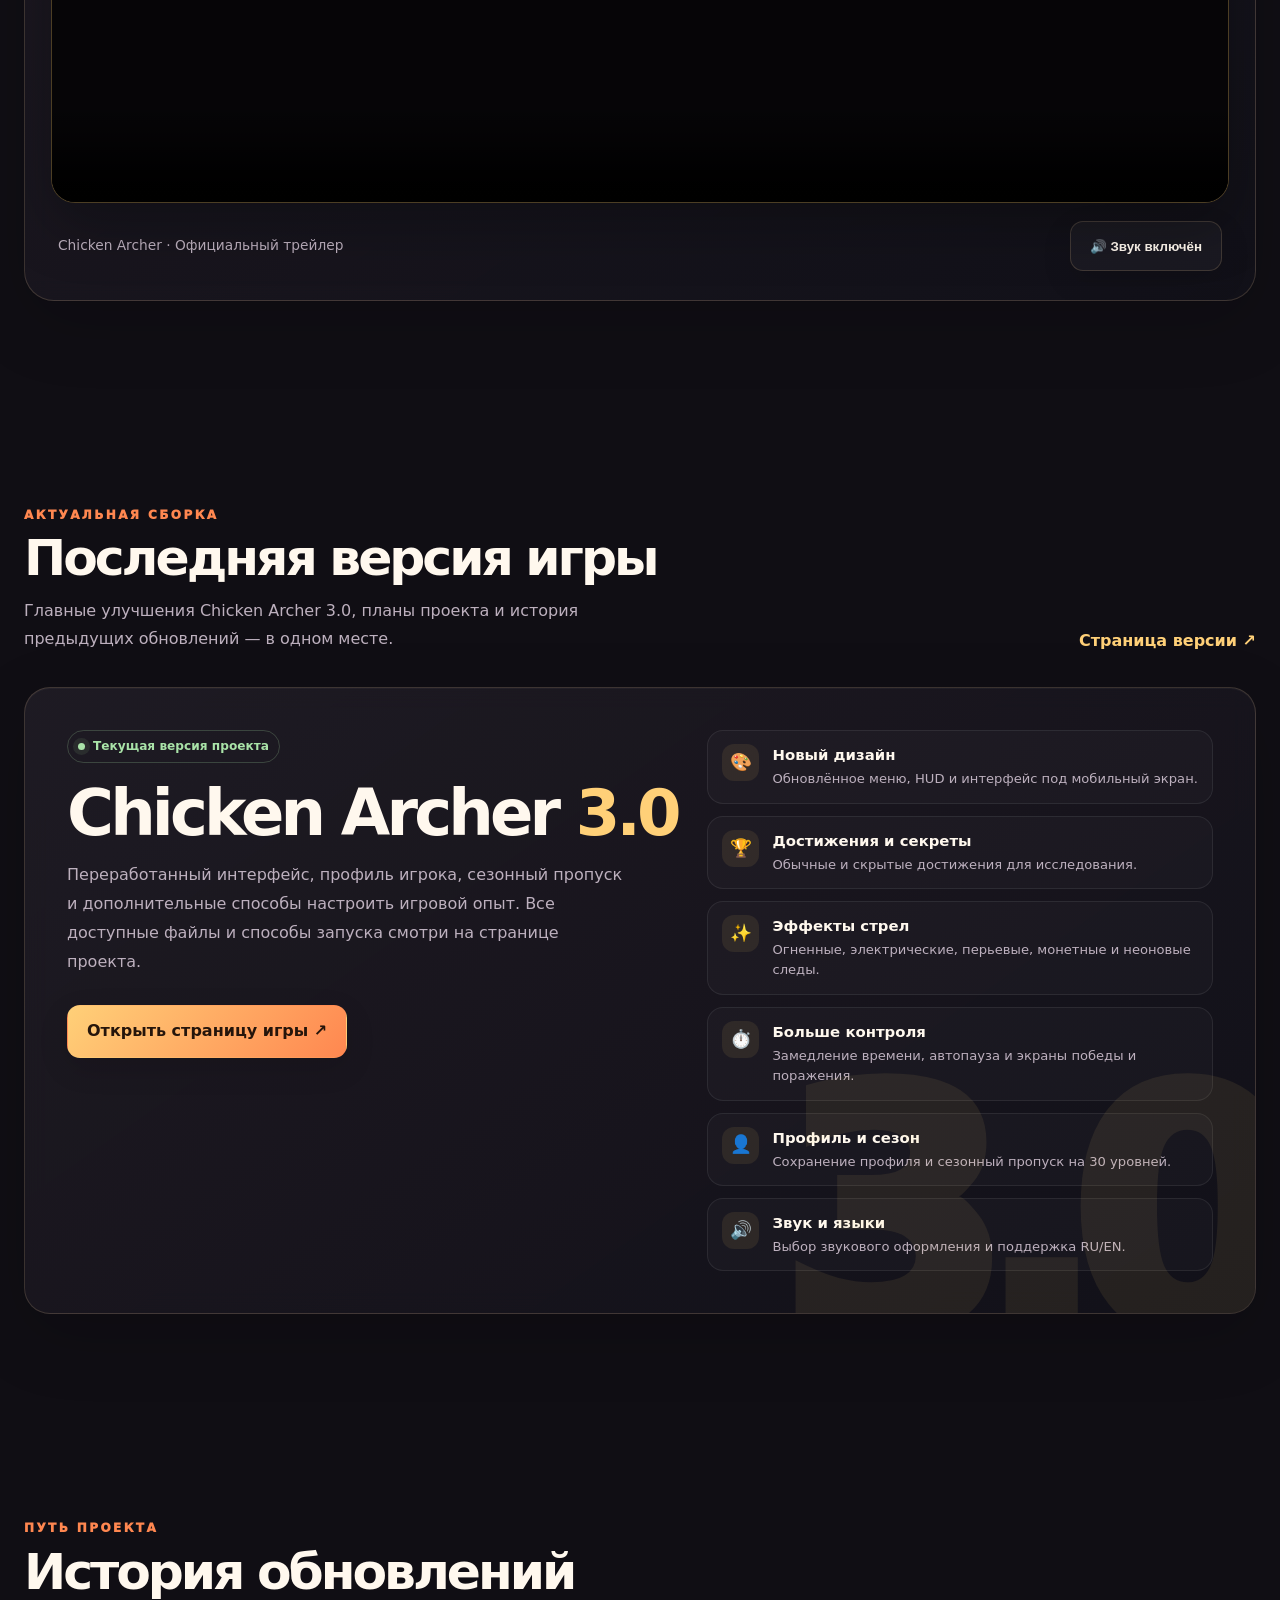
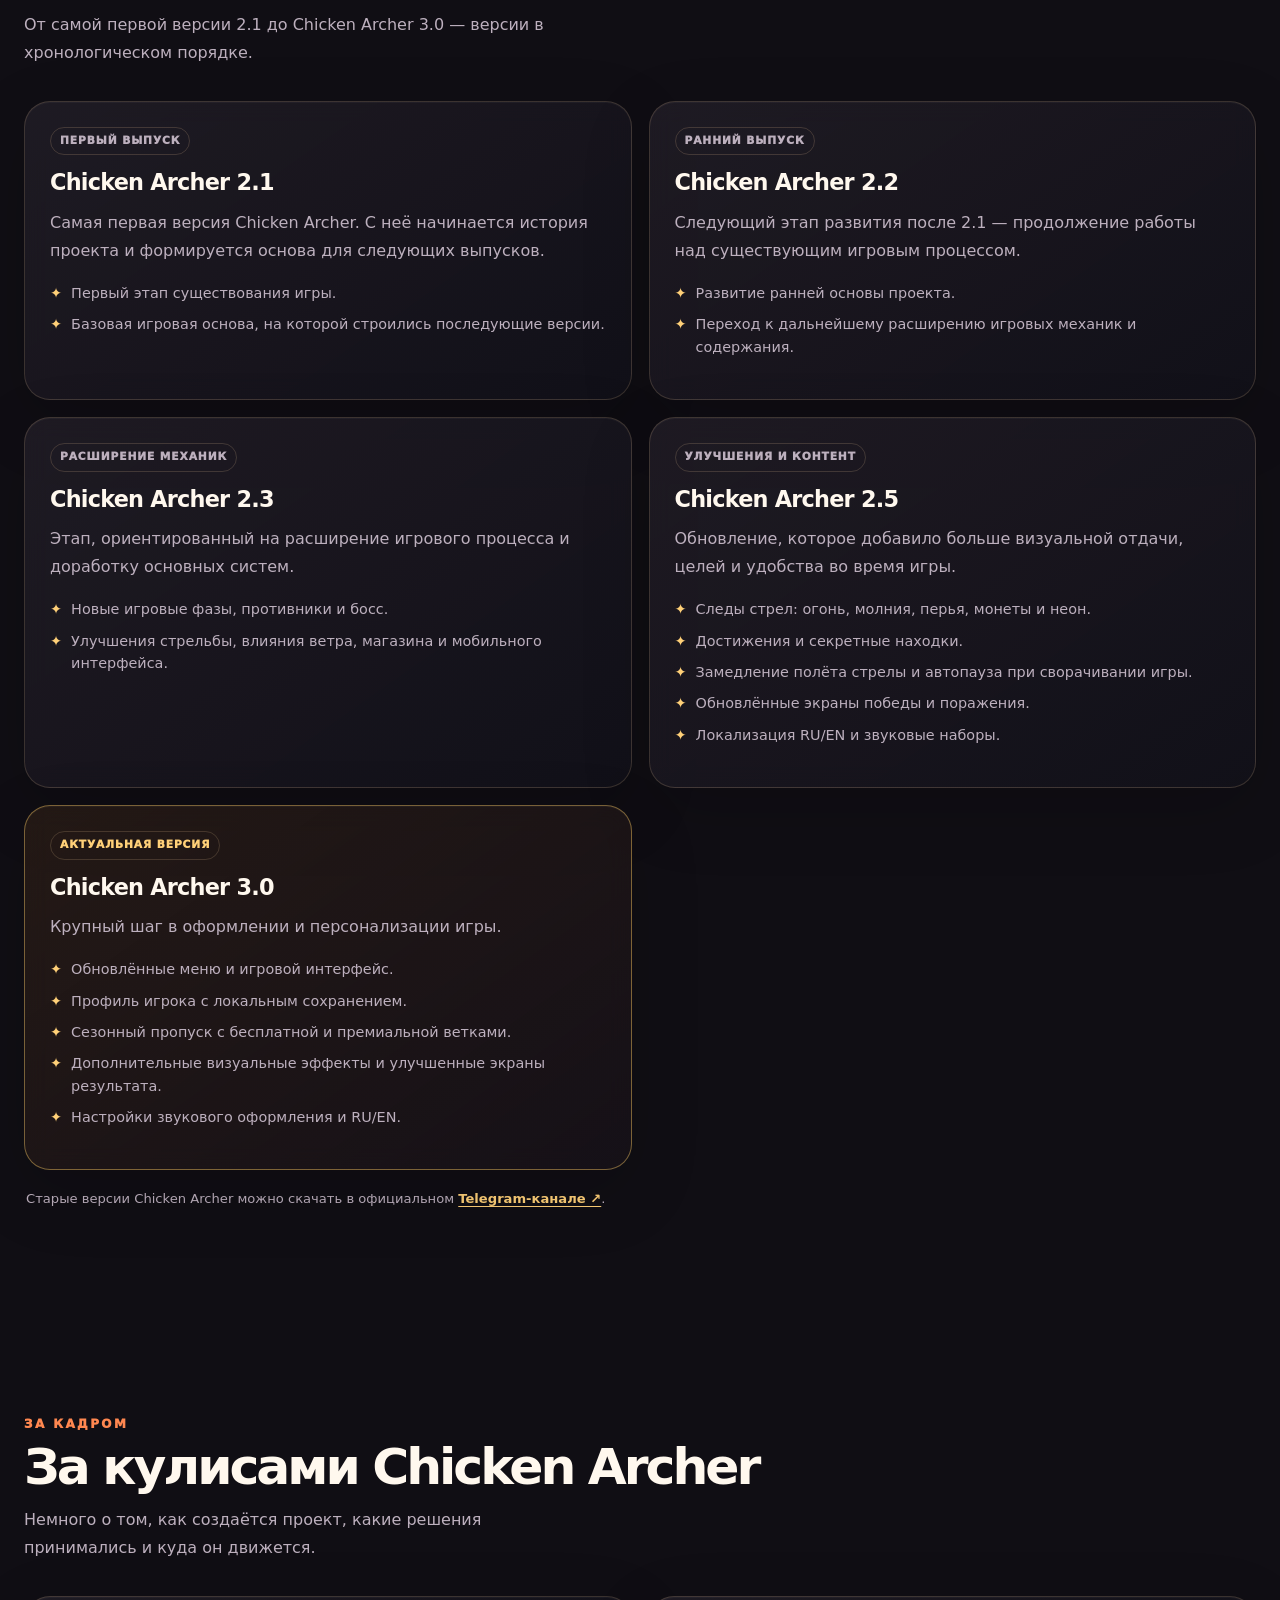
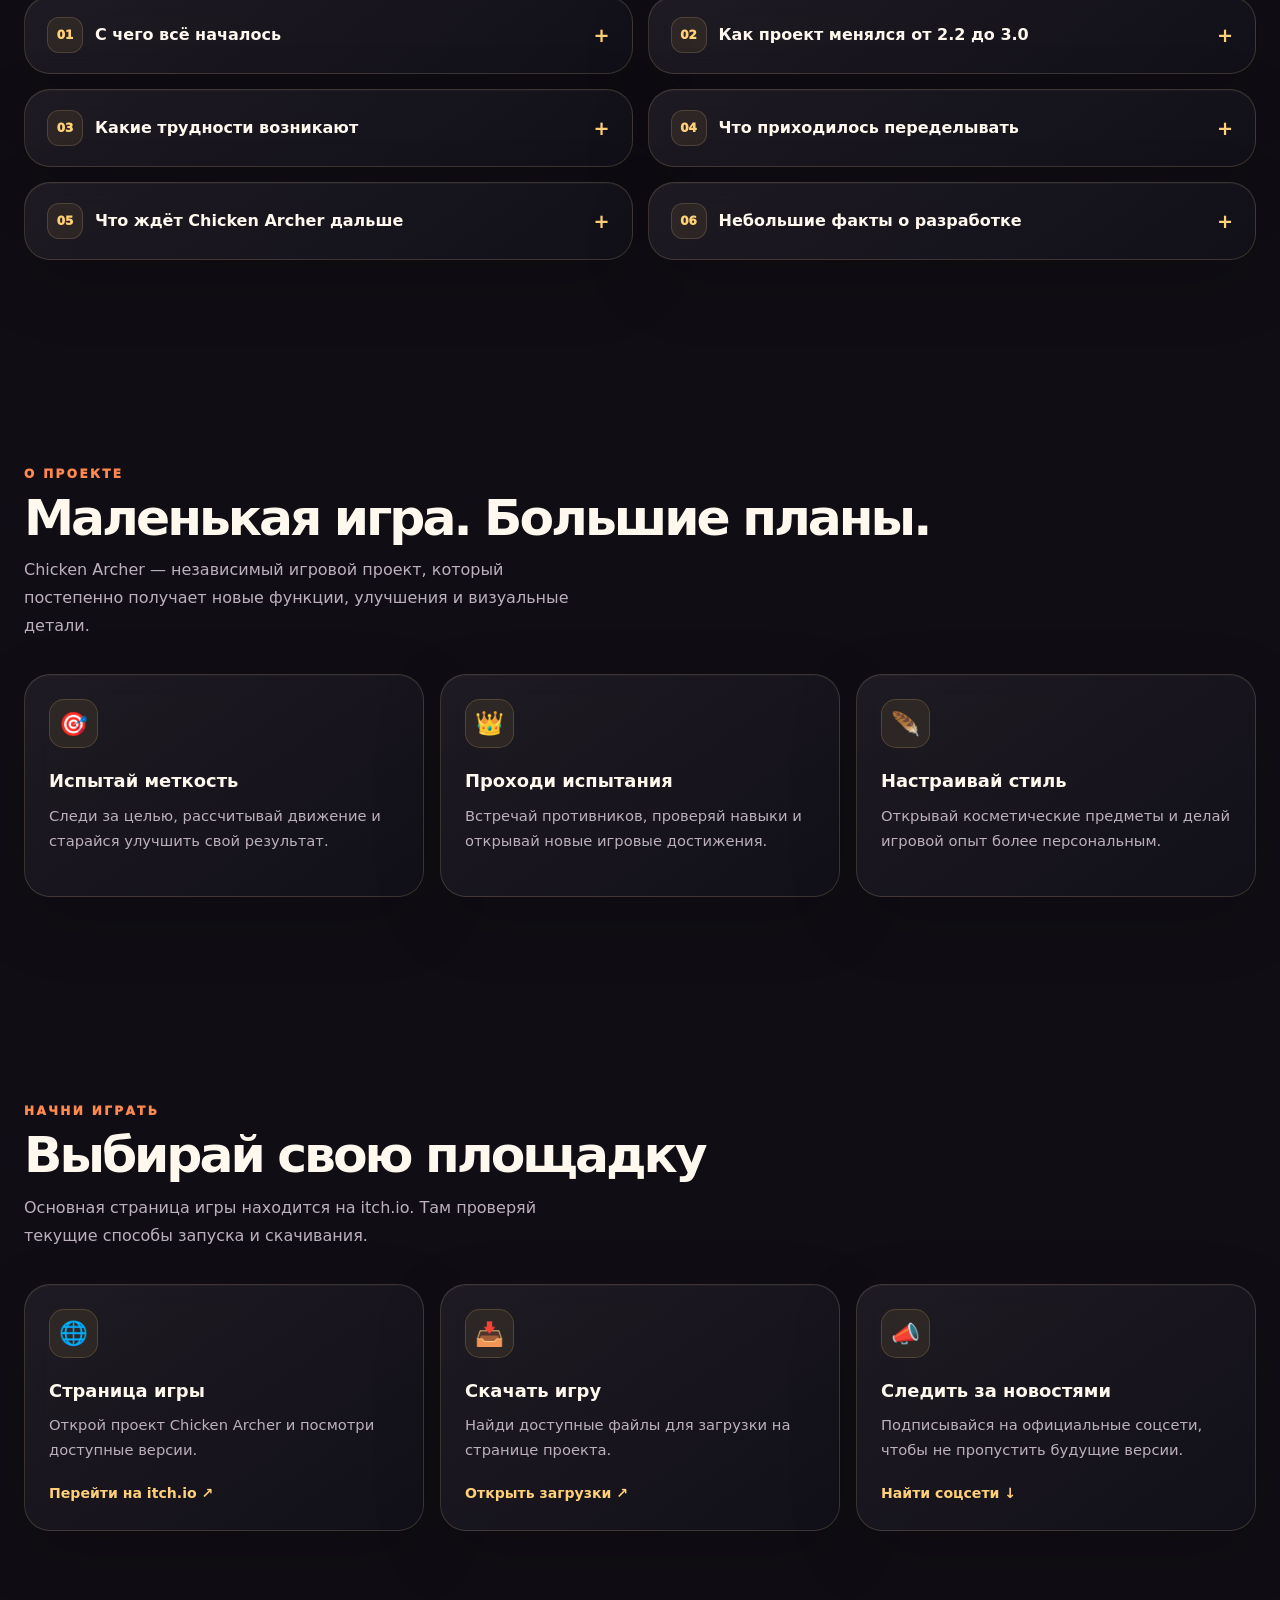
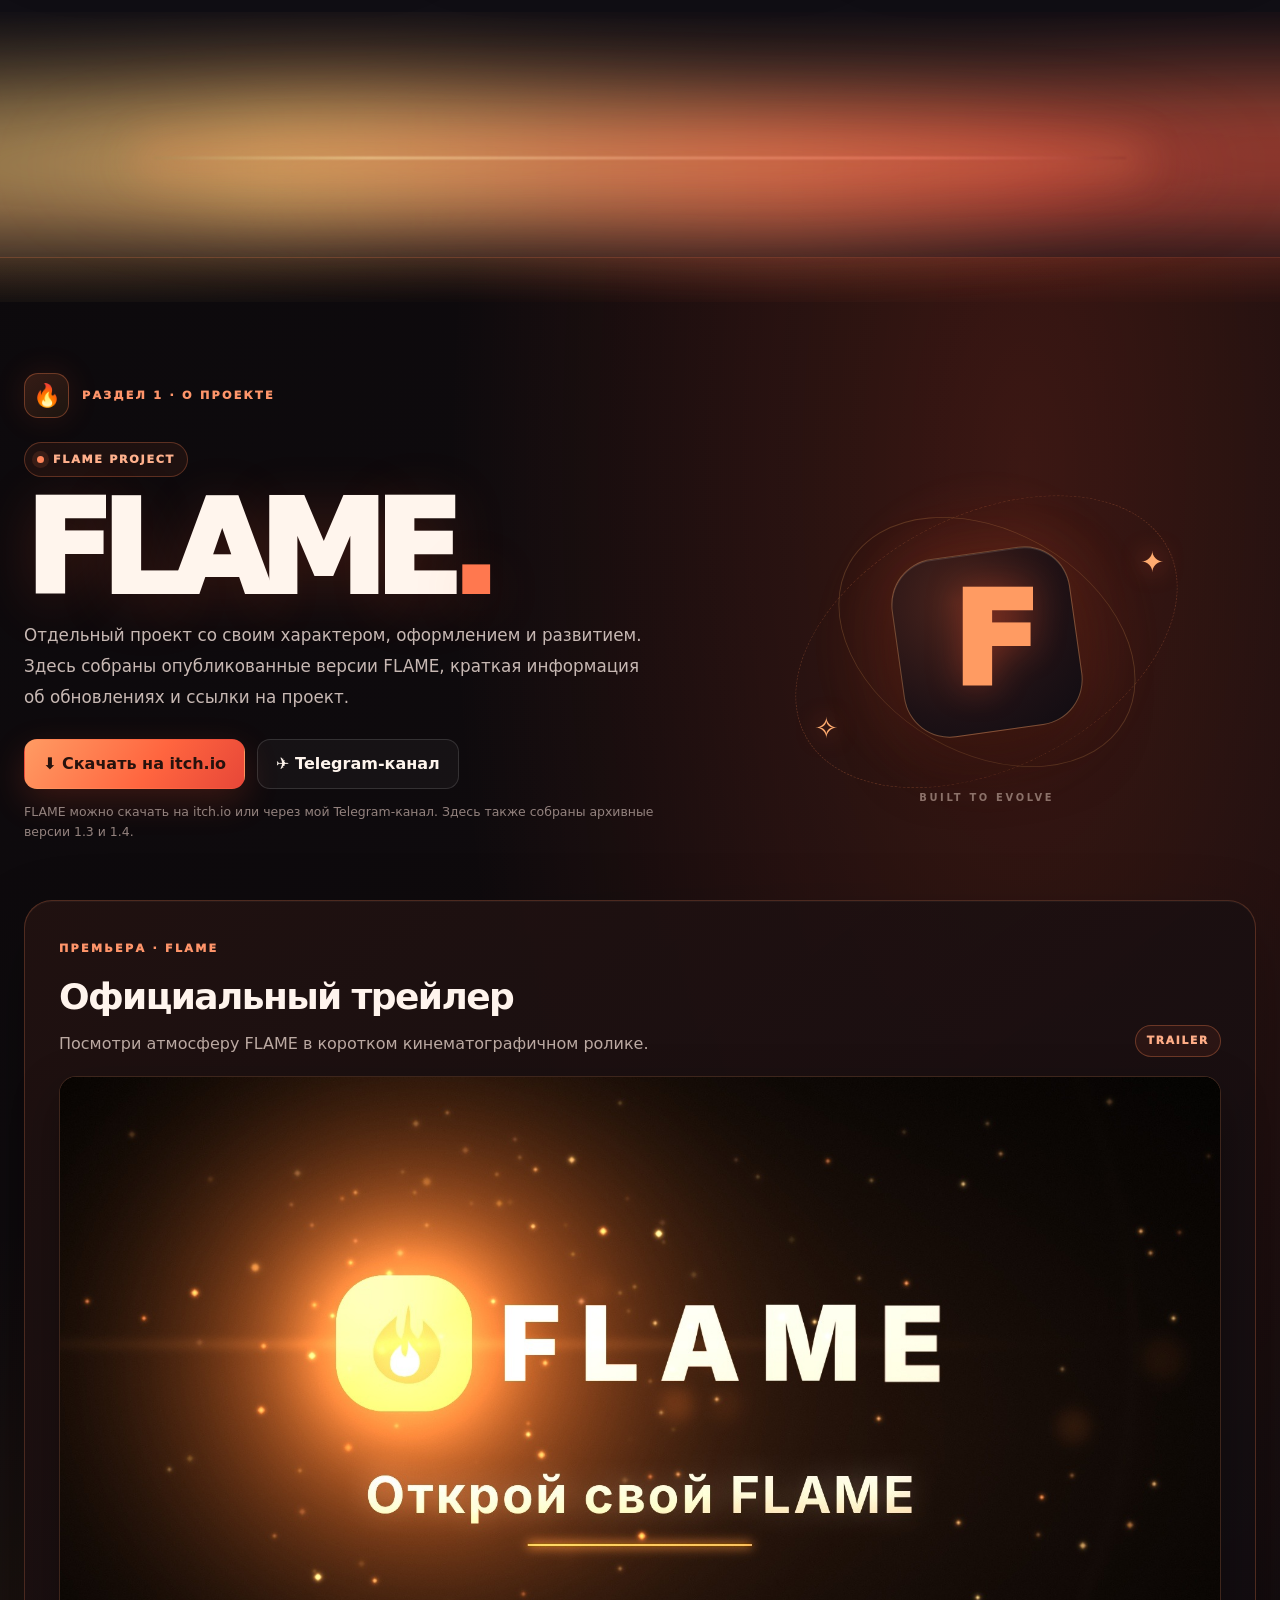
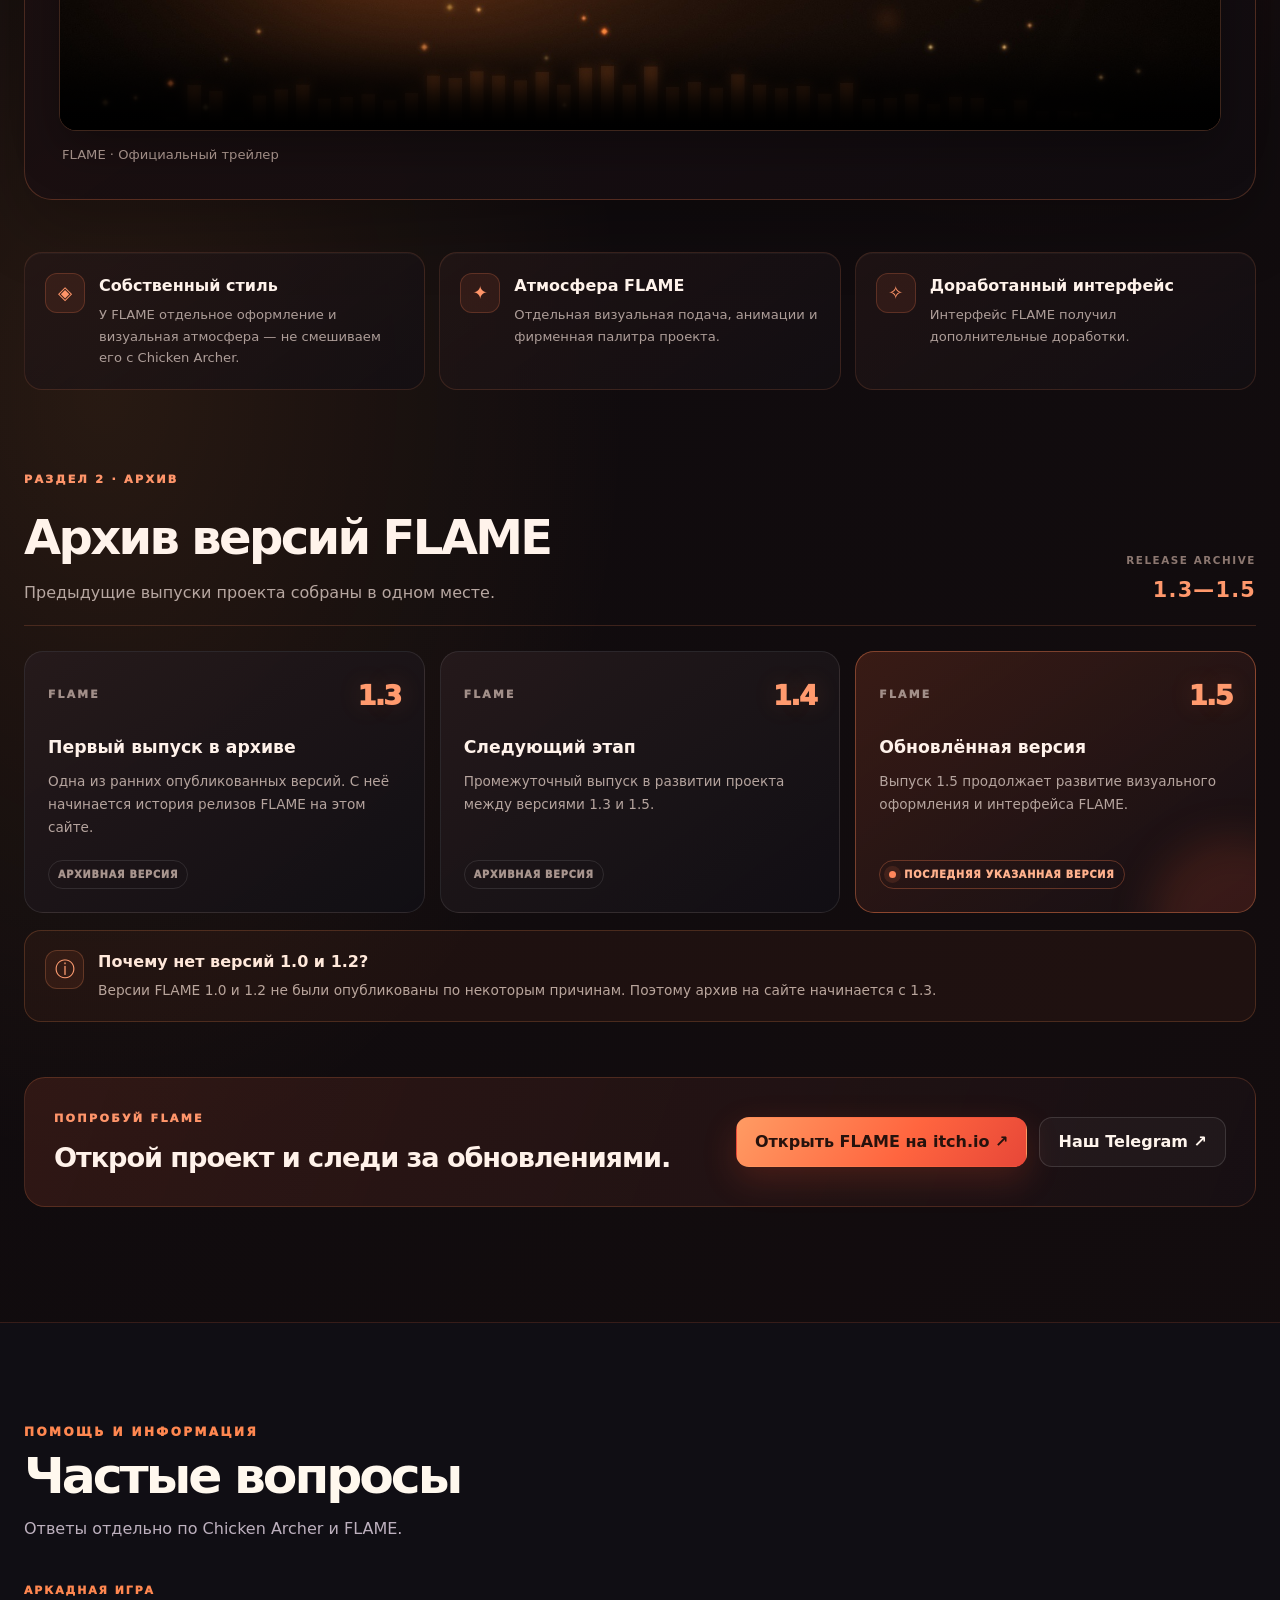
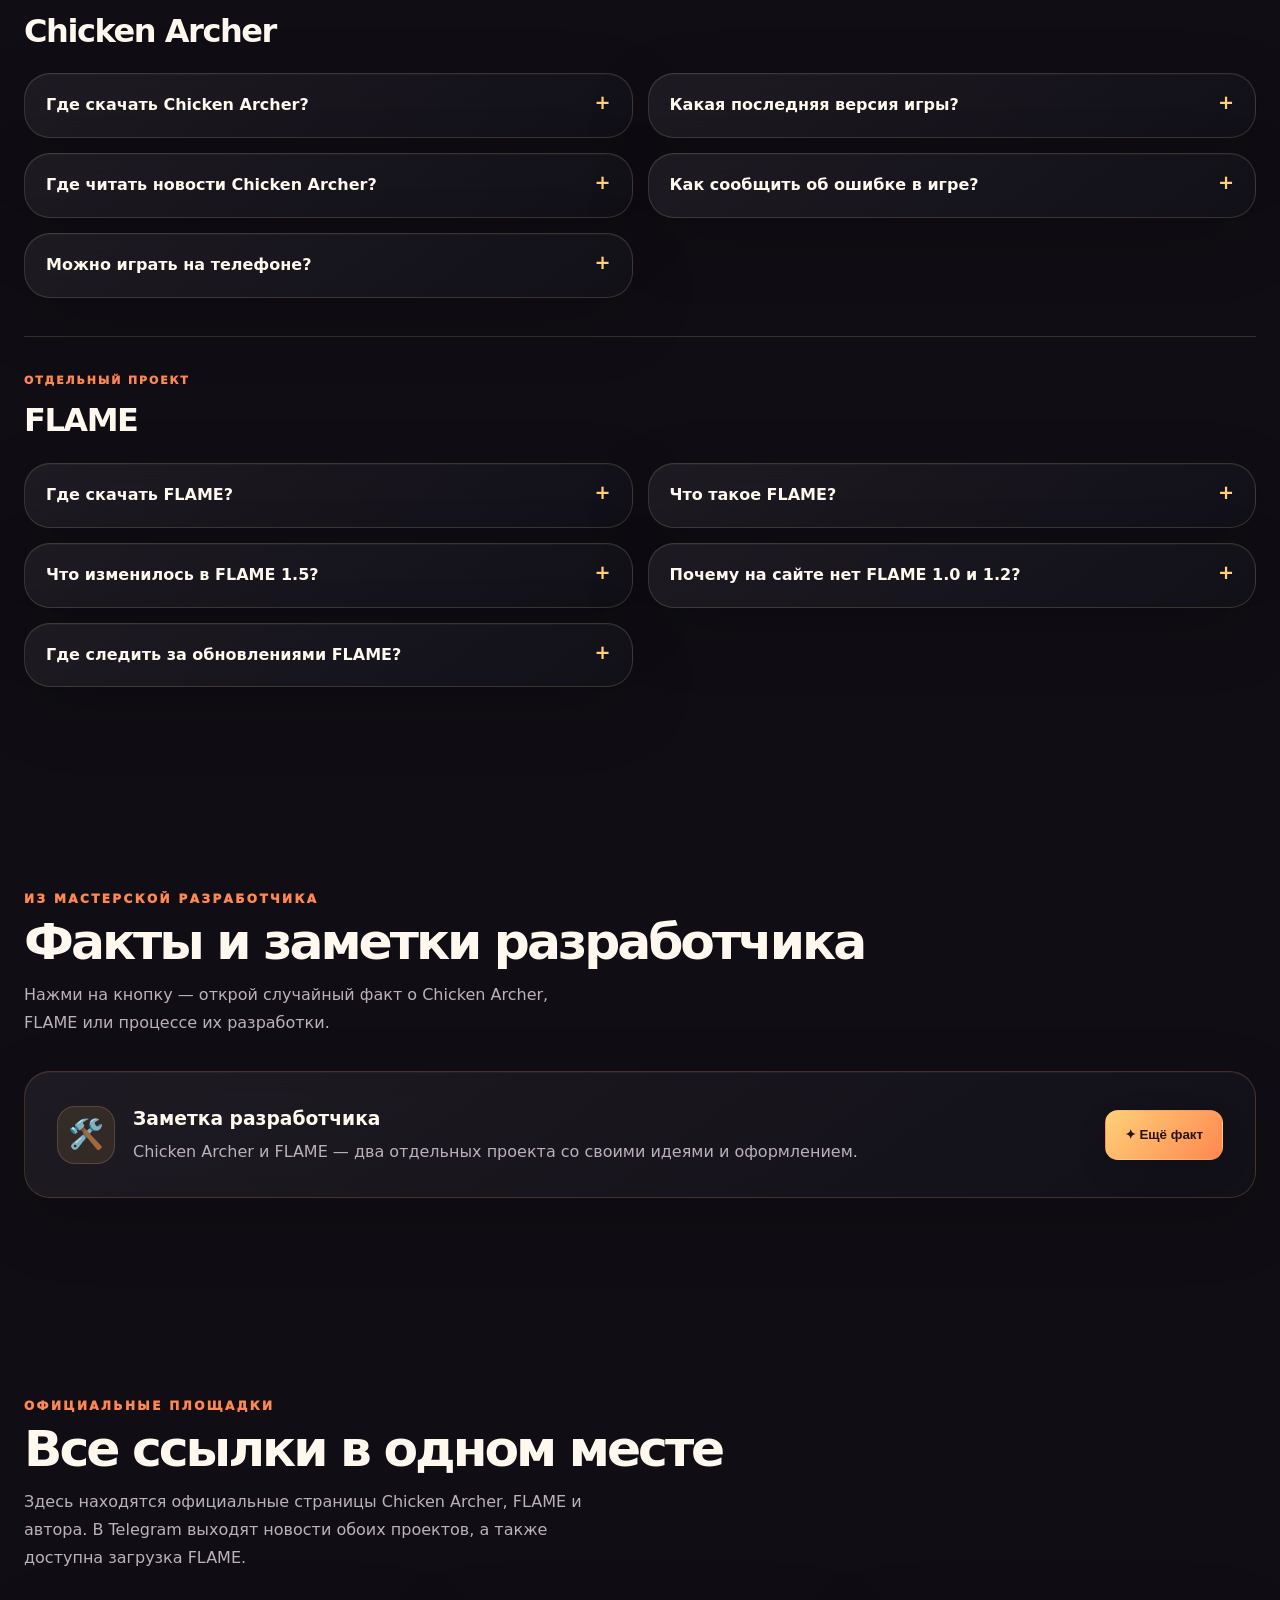
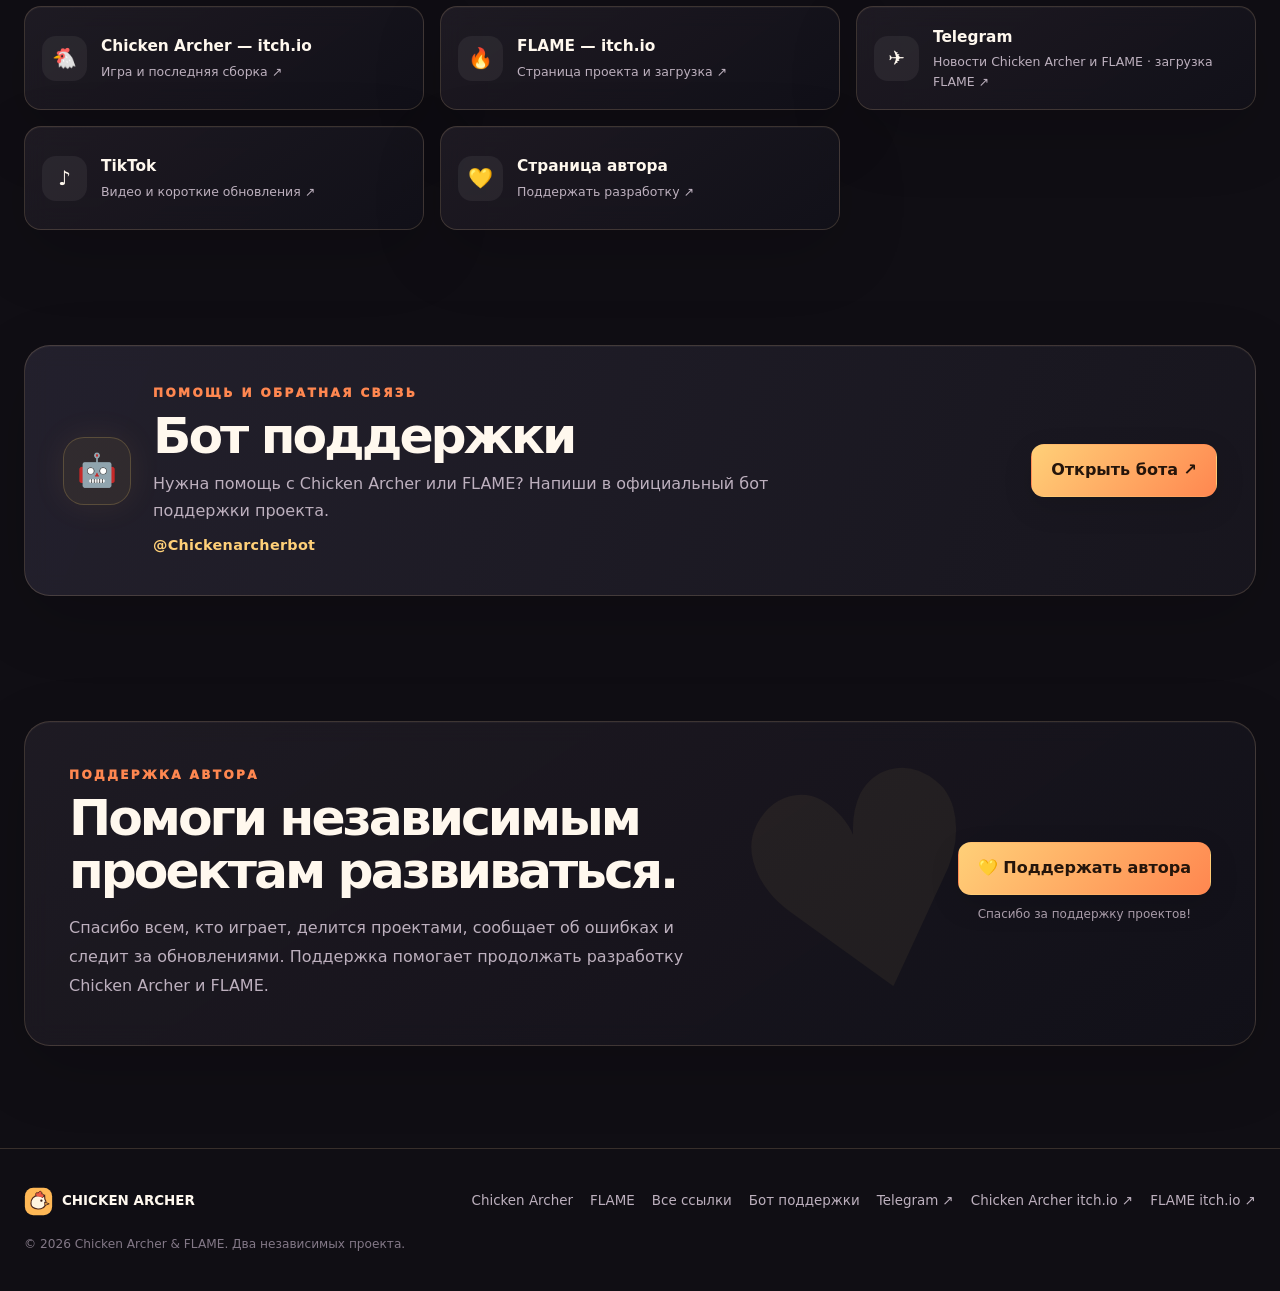
==== commit 93b48787: "Refine FLAME project sections and remove internal roadmap notes" ====
--- a/index.html
+++ b/index.html
@@ -952,7 +952,7 @@
     <section id="flame" class="flame-section" aria-labelledby="flame-title">
       <canvas class="flame-particles" id="flameParticles" aria-hidden="true"></canvas>
       <div class="container">
-        <div class="flame-topline"><span class="flame-mark" aria-hidden="true">🔥</span><span class="flame-overline">ОТДЕЛЬНЫЙ ПРОЕКТ · СВОЯ ИСТОРИЯ</span></div>
+        <div class="flame-topline"><span class="flame-mark" aria-hidden="true">🔥</span><span class="flame-overline">РАЗДЕЛ 1 · О ПРОЕКТЕ</span></div>
         <div class="flame-hero">
           <div class="flame-intro">
             <span class="flame-status"><i></i> FLAME PROJECT</span>
@@ -993,11 +993,11 @@
         </section>
         <div class="flame-feature-grid">
           <article class="flame-feature"><span class="flame-feature-icon">◈</span><div><strong>Собственный стиль</strong><p>У FLAME отдельное оформление и визуальная атмосфера — не смешиваем его с Chicken Archer.</p></div></article>
-          <article class="flame-feature"><span class="flame-feature-icon">❄</span><div><strong>Зимний декор</strong><p>В FLAME 1.5 сохранено зимнее оформление. Музыкальный плеер в эту версию не входит.</p></div></article>
+          <article class="flame-feature"><span class="flame-feature-icon">✦</span><div><strong>Атмосфера FLAME</strong><p>Отдельная визуальная подача, анимации и фирменная палитра проекта.</p></div></article>
           <article class="flame-feature"><span class="flame-feature-icon">✧</span><div><strong>Доработанный интерфейс</strong><p>Интерфейс FLAME получил дополнительные доработки.</p></div></article>
         </div>
         <div class="flame-history-head">
-          <div><span class="flame-overline">ВЕРСИИ ПРОЕКТА</span><h3>История FLAME</h3><p>Публичная история на этом сайте начинается с версии 1.3.</p></div>
+          <div><span class="flame-overline">РАЗДЕЛ 2 · АРХИВ</span><h3>Архив версий FLAME</h3><p>Предыдущие выпуски проекта собраны в одном месте.</p></div>
           <span class="flame-count">RELEASE ARCHIVE <b>1.3—1.5</b></span>
         </div>
         <div class="flame-version-grid">
@@ -1013,11 +1013,10 @@
           </article>
           <article class="flame-version flame-version-current">
             <div class="flame-version-top"><span>FLAME</span><span class="flame-version-number">1.5</span></div>
-            <h4>Зимнее оформление</h4><p>В версии 1.5 оставлен зимний декор. Музыкальный плеер удалён из проекта.</p>
+            <h4>Обновлённая версия</h4><p>Выпуск 1.5 продолжает развитие визуального оформления и интерфейса FLAME.</p>
             <span class="flame-version-tag current-tag"><i></i> ПОСЛЕДНЯЯ УКАЗАННАЯ ВЕРСИЯ</span>
           </article>
         </div>
-        <div class="flame-archive-note"><strong>Архивы FLAME 1.3 и 1.4 проверены</strong><span>Файлы APK получены и версии подтверждены. Прямые кнопки скачивания появятся после публикации файлов в открытом хранилище — вложения из чатов не имеют публичных адресов.</span></div>
         <div class="flame-unreleased">
           <span class="unreleased-icon">ⓘ</span>
           <div><strong>Почему нет версий 1.0 и 1.2?</strong><p>Версии FLAME 1.0 и 1.2 не были опубликованы по некоторым причинам. Поэтому архив на сайте начинается с 1.3.</p></div>
@@ -1054,7 +1053,7 @@
           <div class="faq">
             <details class="panel"><summary>Где скачать FLAME?</summary><p>FLAME можно скачать со страницы проекта на itch.io или через официальный Telegram-канал.</p><a class="faq-link" href="https://zxc-developer.itch.io/flame-streak" target="_blank" rel="noopener noreferrer">Открыть FLAME на itch.io ↗</a></details>
             <details class="panel"><summary>Что такое FLAME?</summary><p>Это отдельный проект со своим интерфейсом, визуальным стилем и историей обновлений. Он не является частью Chicken Archer.</p></details>
-            <details class="panel"><summary>Что изменилось в FLAME 1.5?</summary><p>В этой версии оставлен зимний декор. Музыкальный плеер удалён.</p></details>
+            <details class="panel"><summary>Что изменилось в FLAME 1.5?</summary><p>В версии продолжилась работа над интерфейсом и визуальной подачей проекта.</p></details>
             <details class="panel"><summary>Почему на сайте нет FLAME 1.0 и 1.2?</summary><p>Эти версии не публиковались. История публичных выпусков на сайте начинается с 1.3.</p></details>
             <details class="panel"><summary>Где следить за обновлениями FLAME?</summary><p>В официальном Telegram-канале публикуются новости обоих проектов. Там же можно найти FLAME для скачивания.</p><a class="faq-link" href="https://t.me/chicken_archer" target="_blank" rel="noopener noreferrer">Открыть Telegram ↗</a></details>
           </div>
@@ -1251,7 +1250,7 @@
       { icon:'🏹', title:'Chicken Archer – HTML5-игра', text:'Проект создавался как HTML5-игра, поэтому его можно запускать в браузере на поддерживаемых устройствах.' },
       { icon:'🌙', title:'У версии 3.0 есть подзаголовок', text:'Последняя версия Chicken Archer называется «Проклятие Лунного моря».' },
       { icon:'🧩', title:'Два разных проекта', text:'Chicken Archer и FLAME развиваются отдельно: у них разные задачи, интерфейсы и визуальные стили.' },
-      { icon:'🔥', title:'FLAME 1.5', text:'В версии 1.5 интерфейс FLAME был доработан, а в проект добавлена фоновая музыка.' },
+      { icon:'🔥', title:'FLAME 1.5', text:'В версии 1.5 продолжилась работа над интерфейсом и визуальным оформлением FLAME.' },
       { icon:'📦', title:'История FLAME на сайте', text:'Публичная история версий FLAME здесь начинается с 1.3. Версии 1.0 и 1.2 не публиковались.' },
       { icon:'🎟️', title:'Сезонный пропуск', text:'В сезонном пропуске Chicken Archer задуманы две ветки: 30 бесплатных и 30 платных наград.' },
       { icon:'🎨', title:'Свой характер у каждого проекта', text:'Для Chicken Archer используется тёплая золотистая палитра, а FLAME оформлен в огненно-оранжевых оттенках.' },
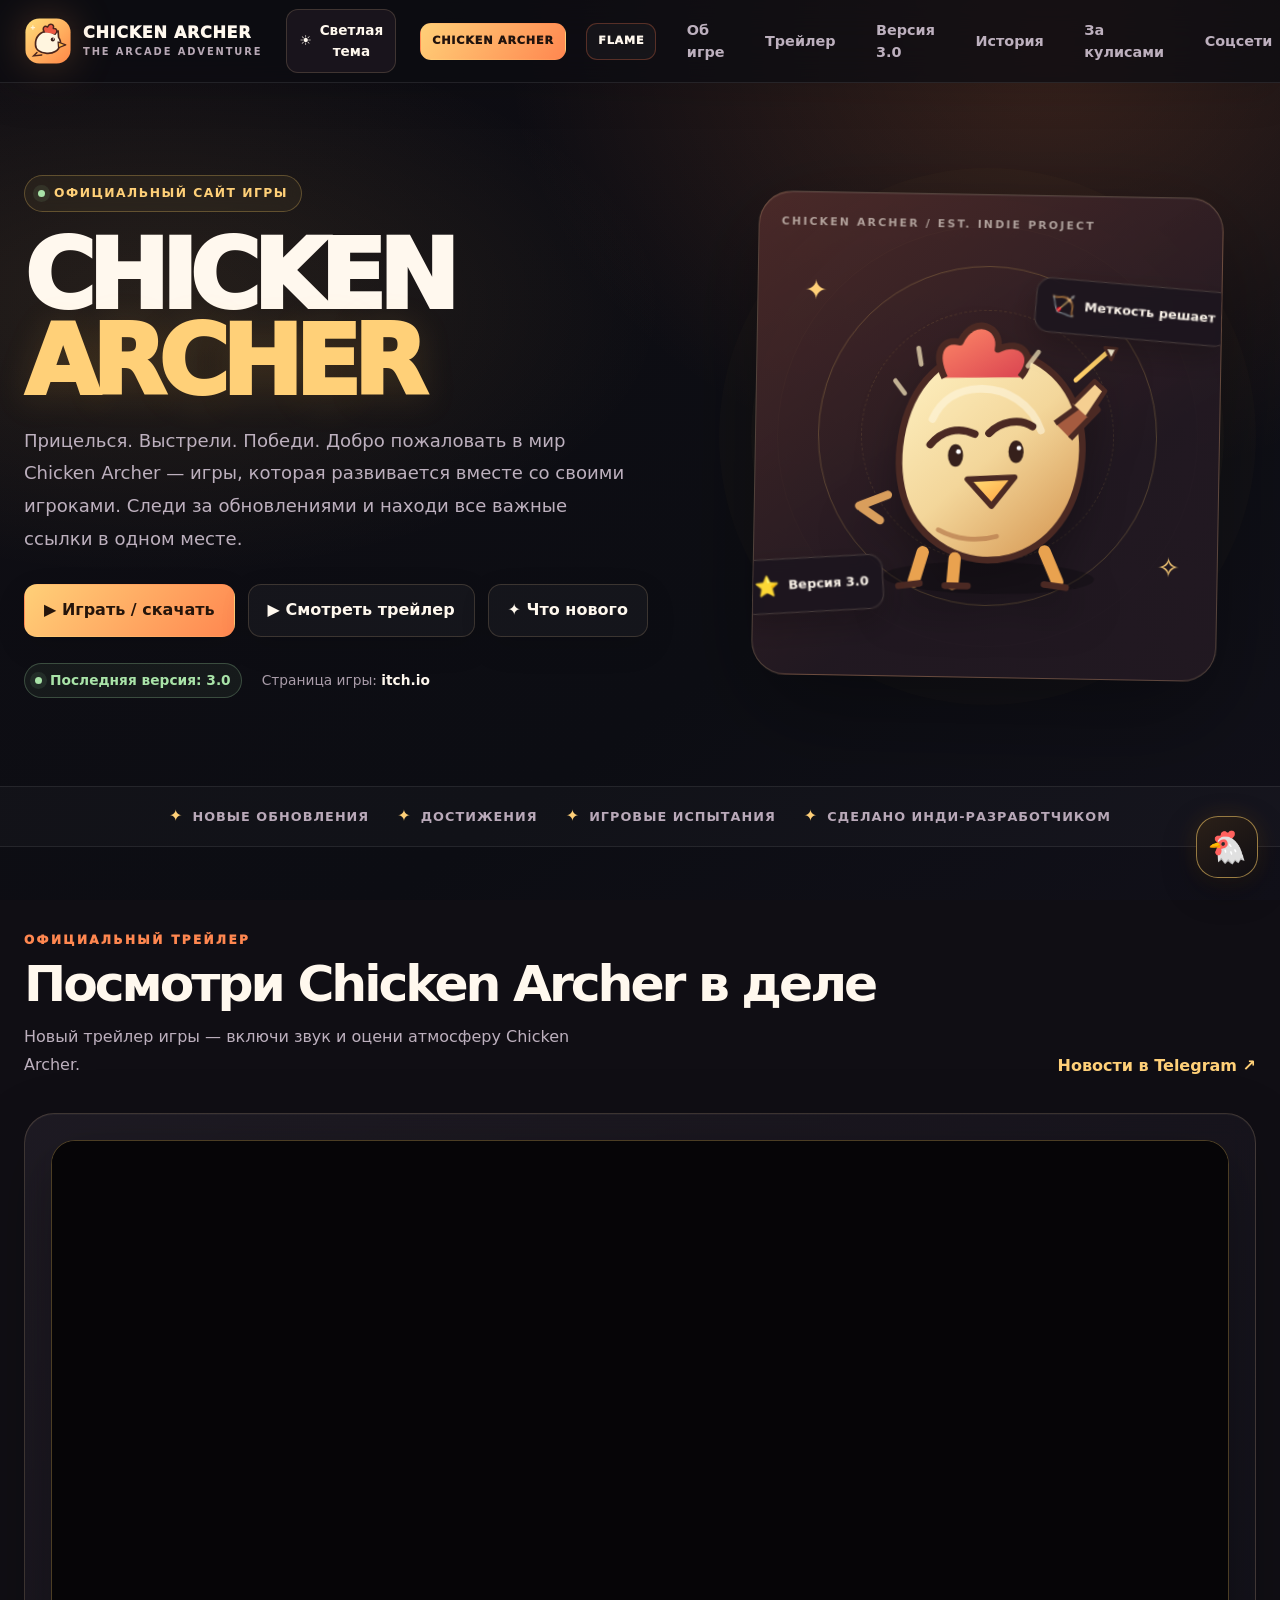
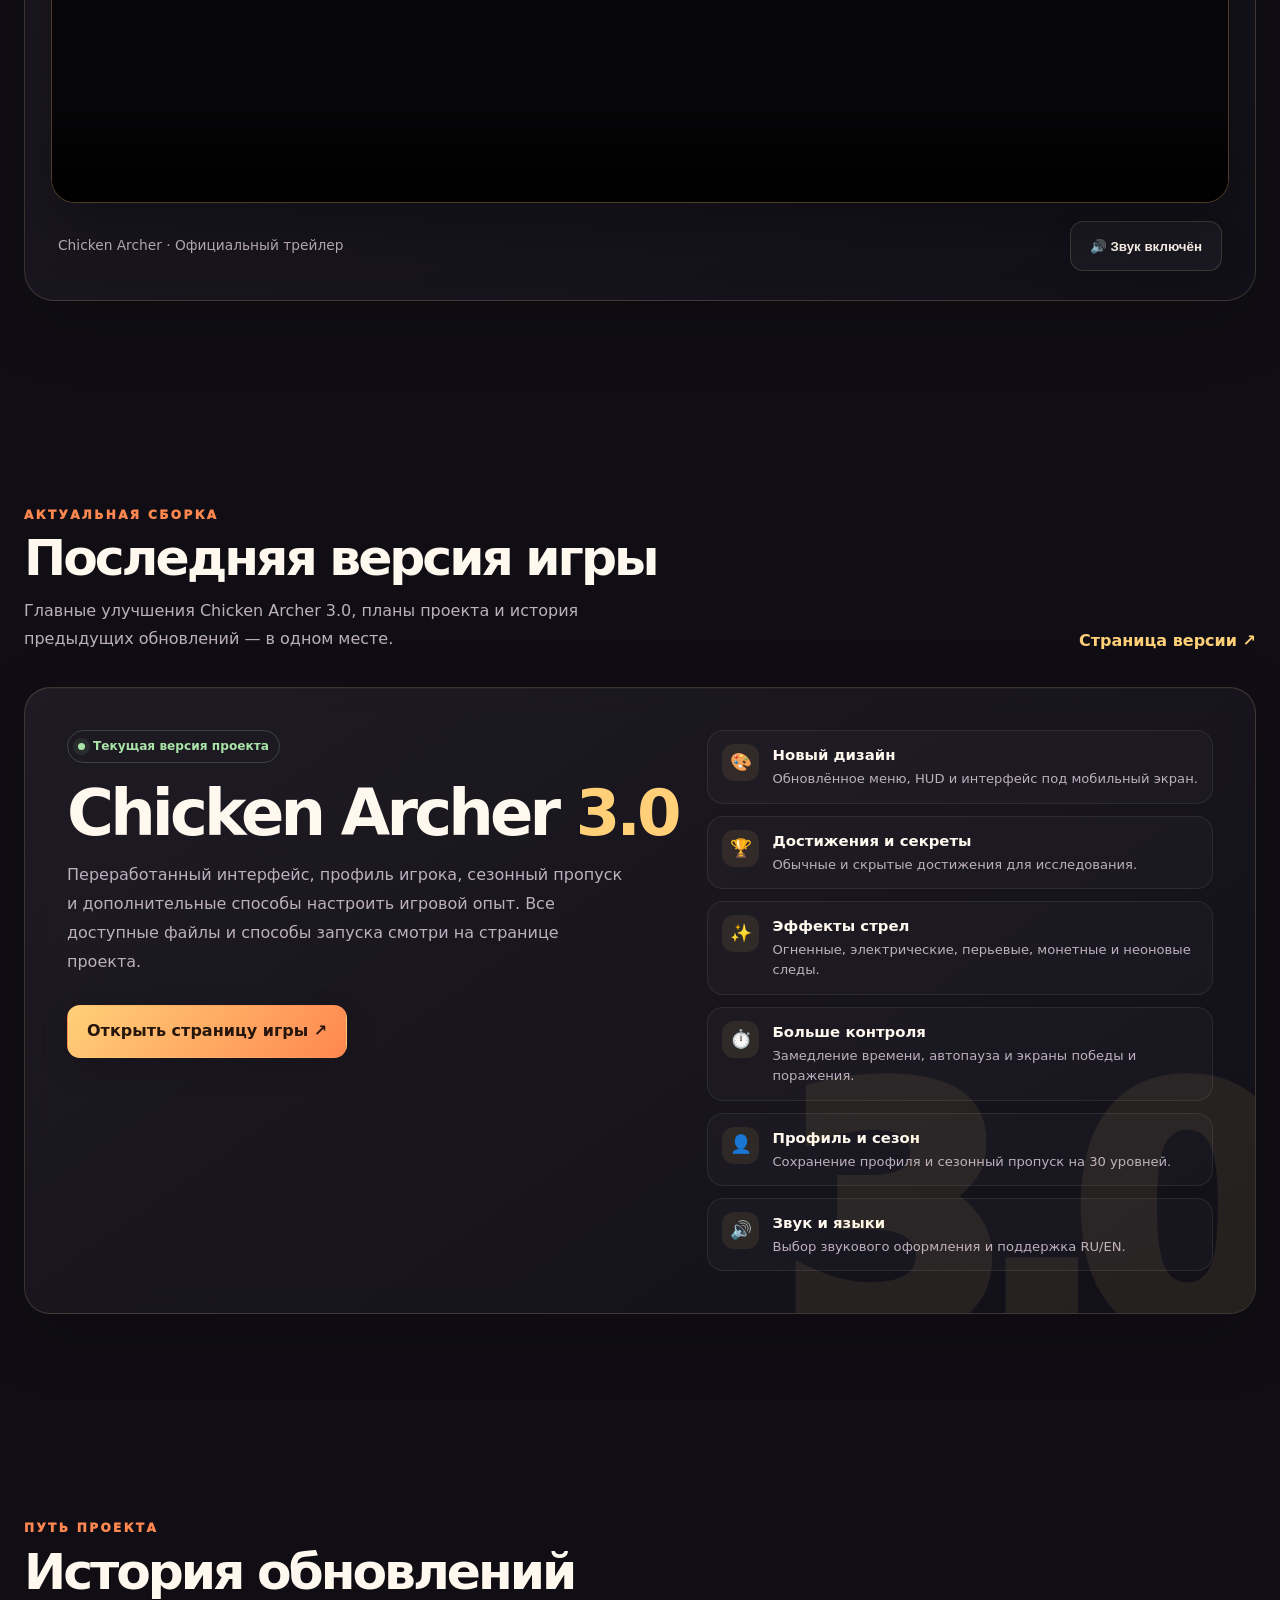
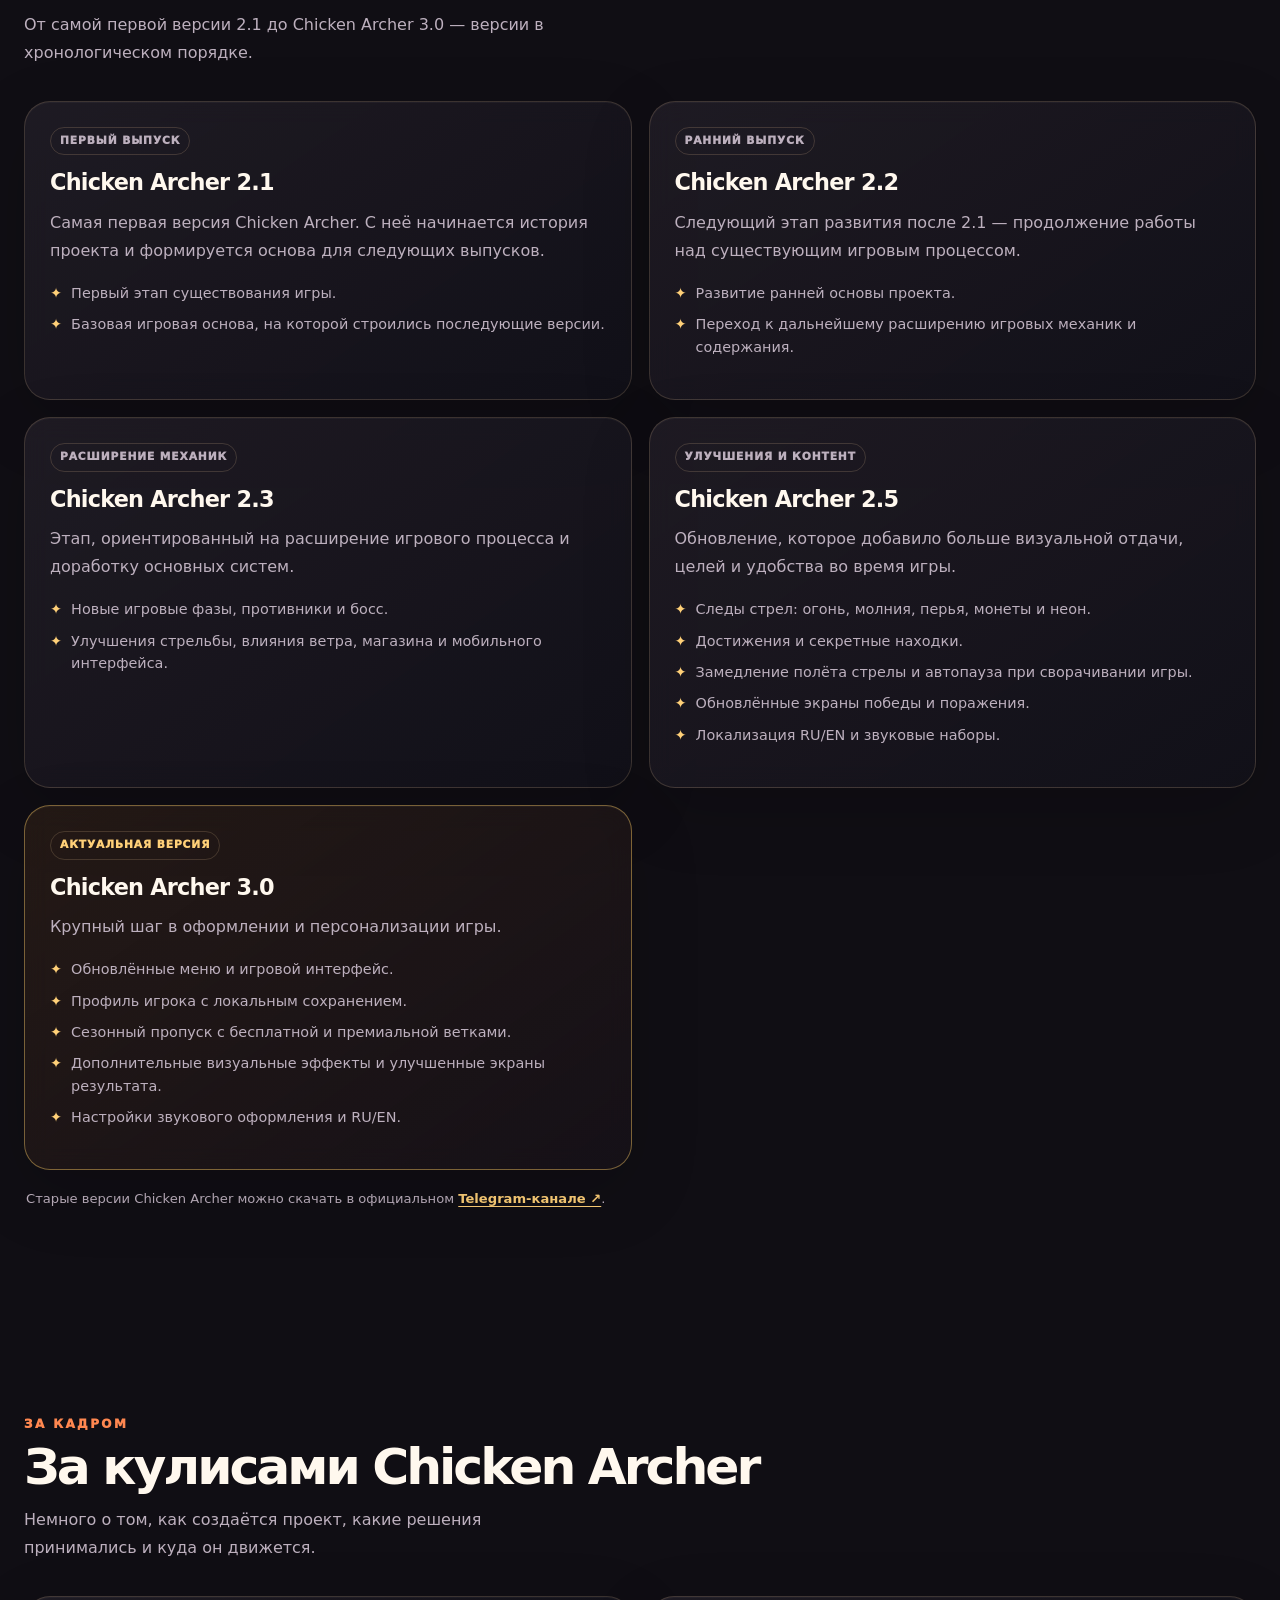
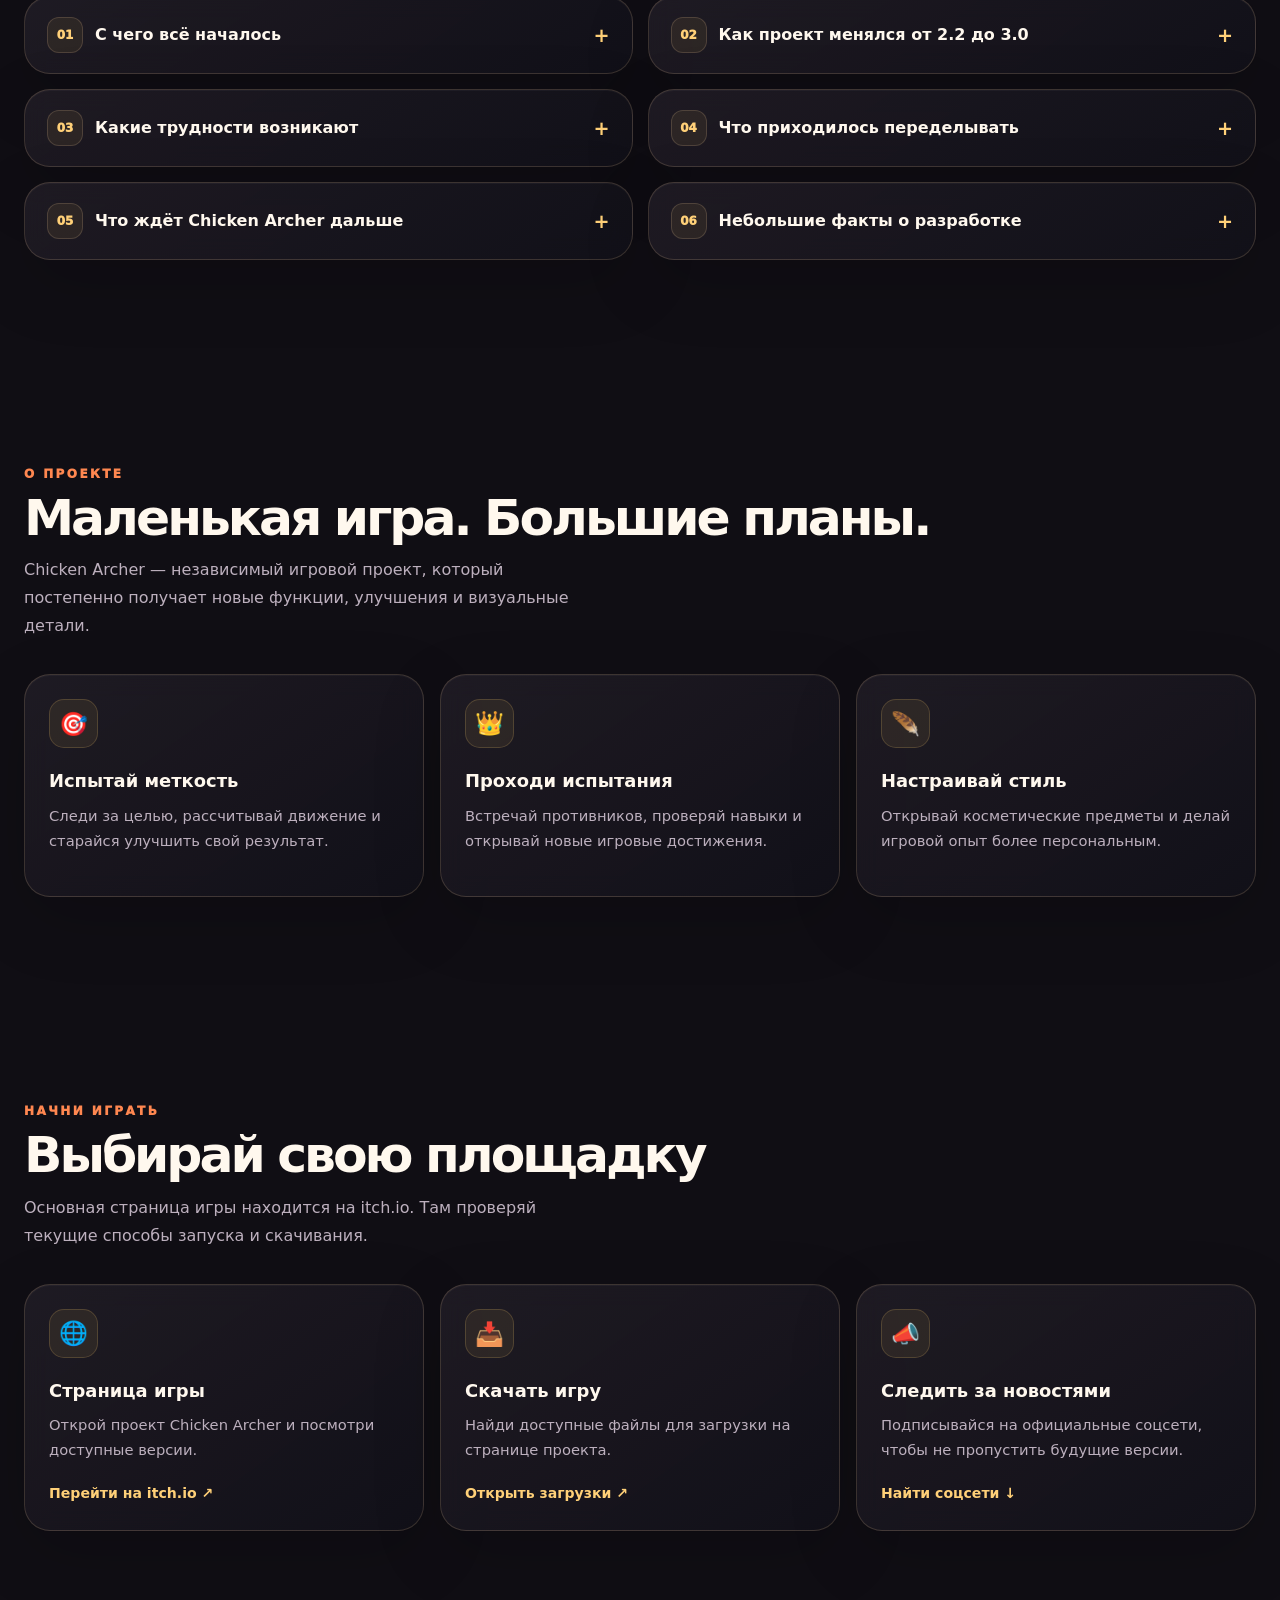
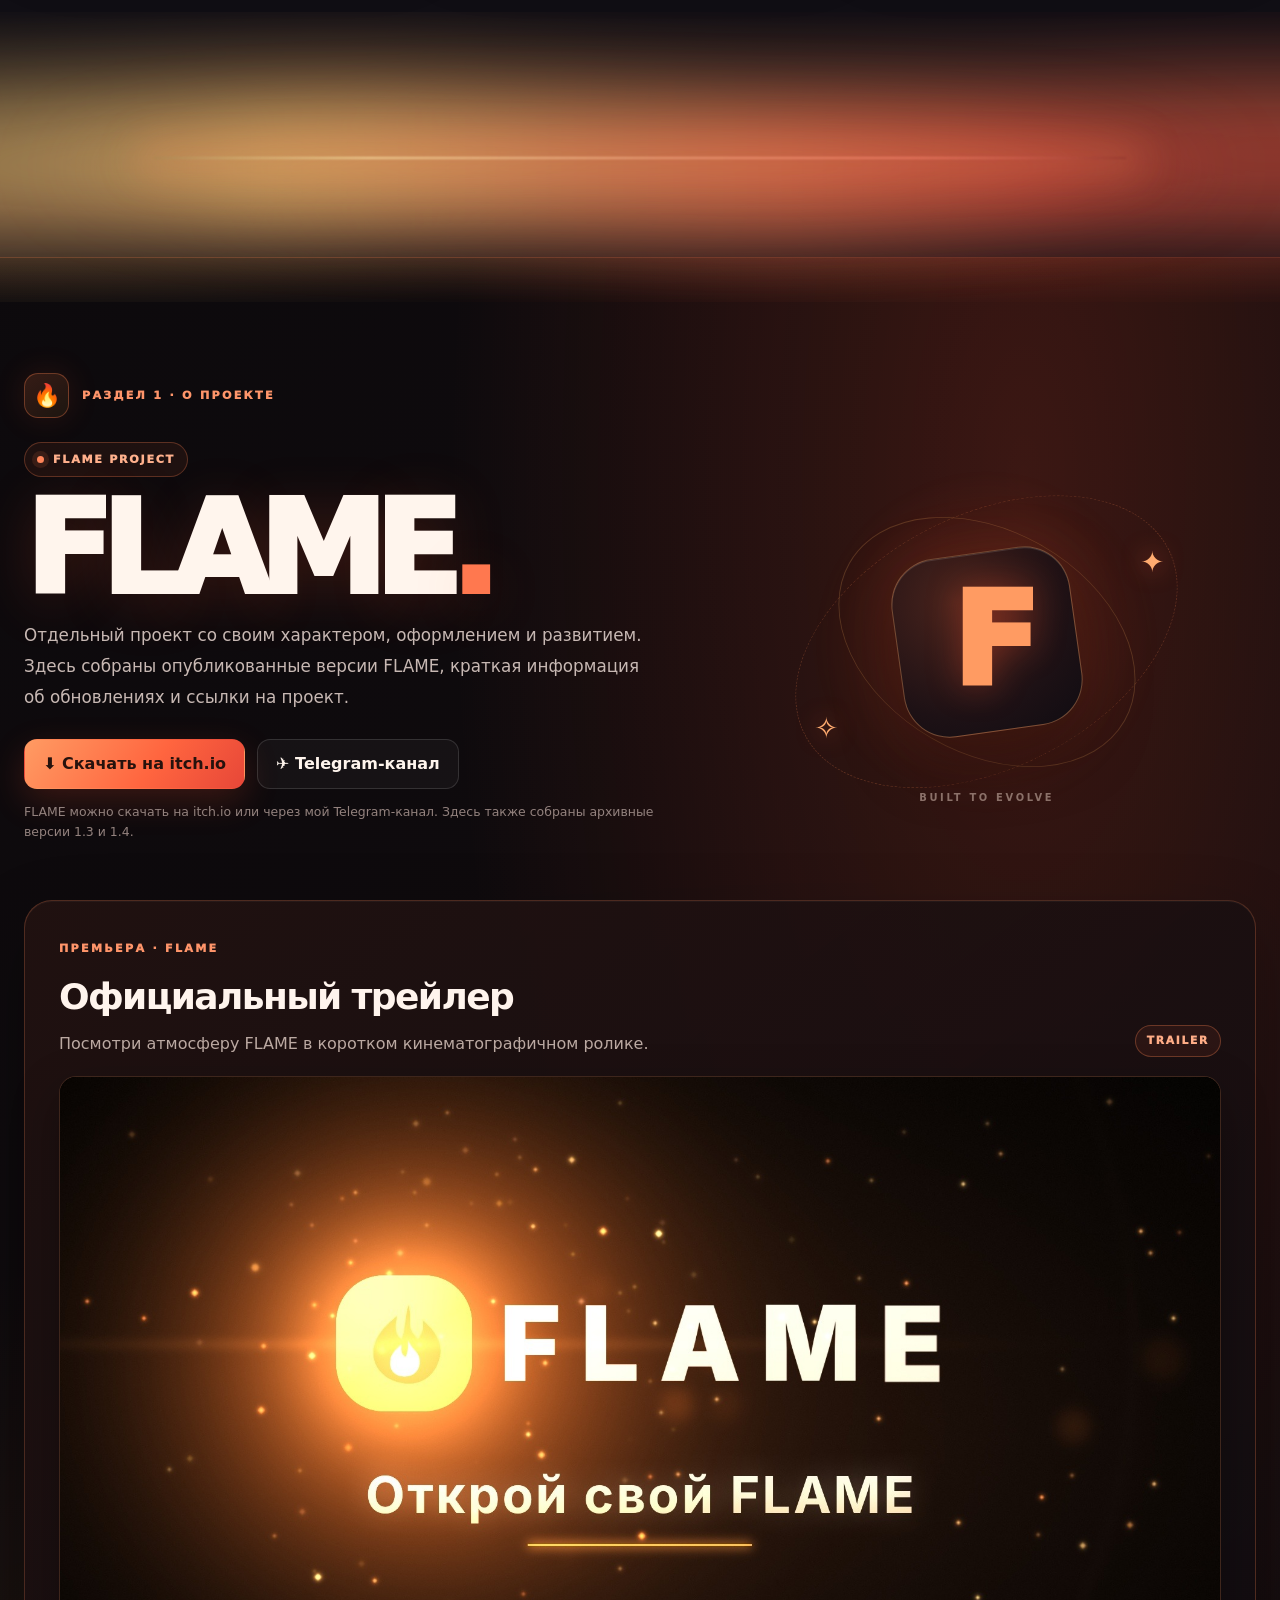
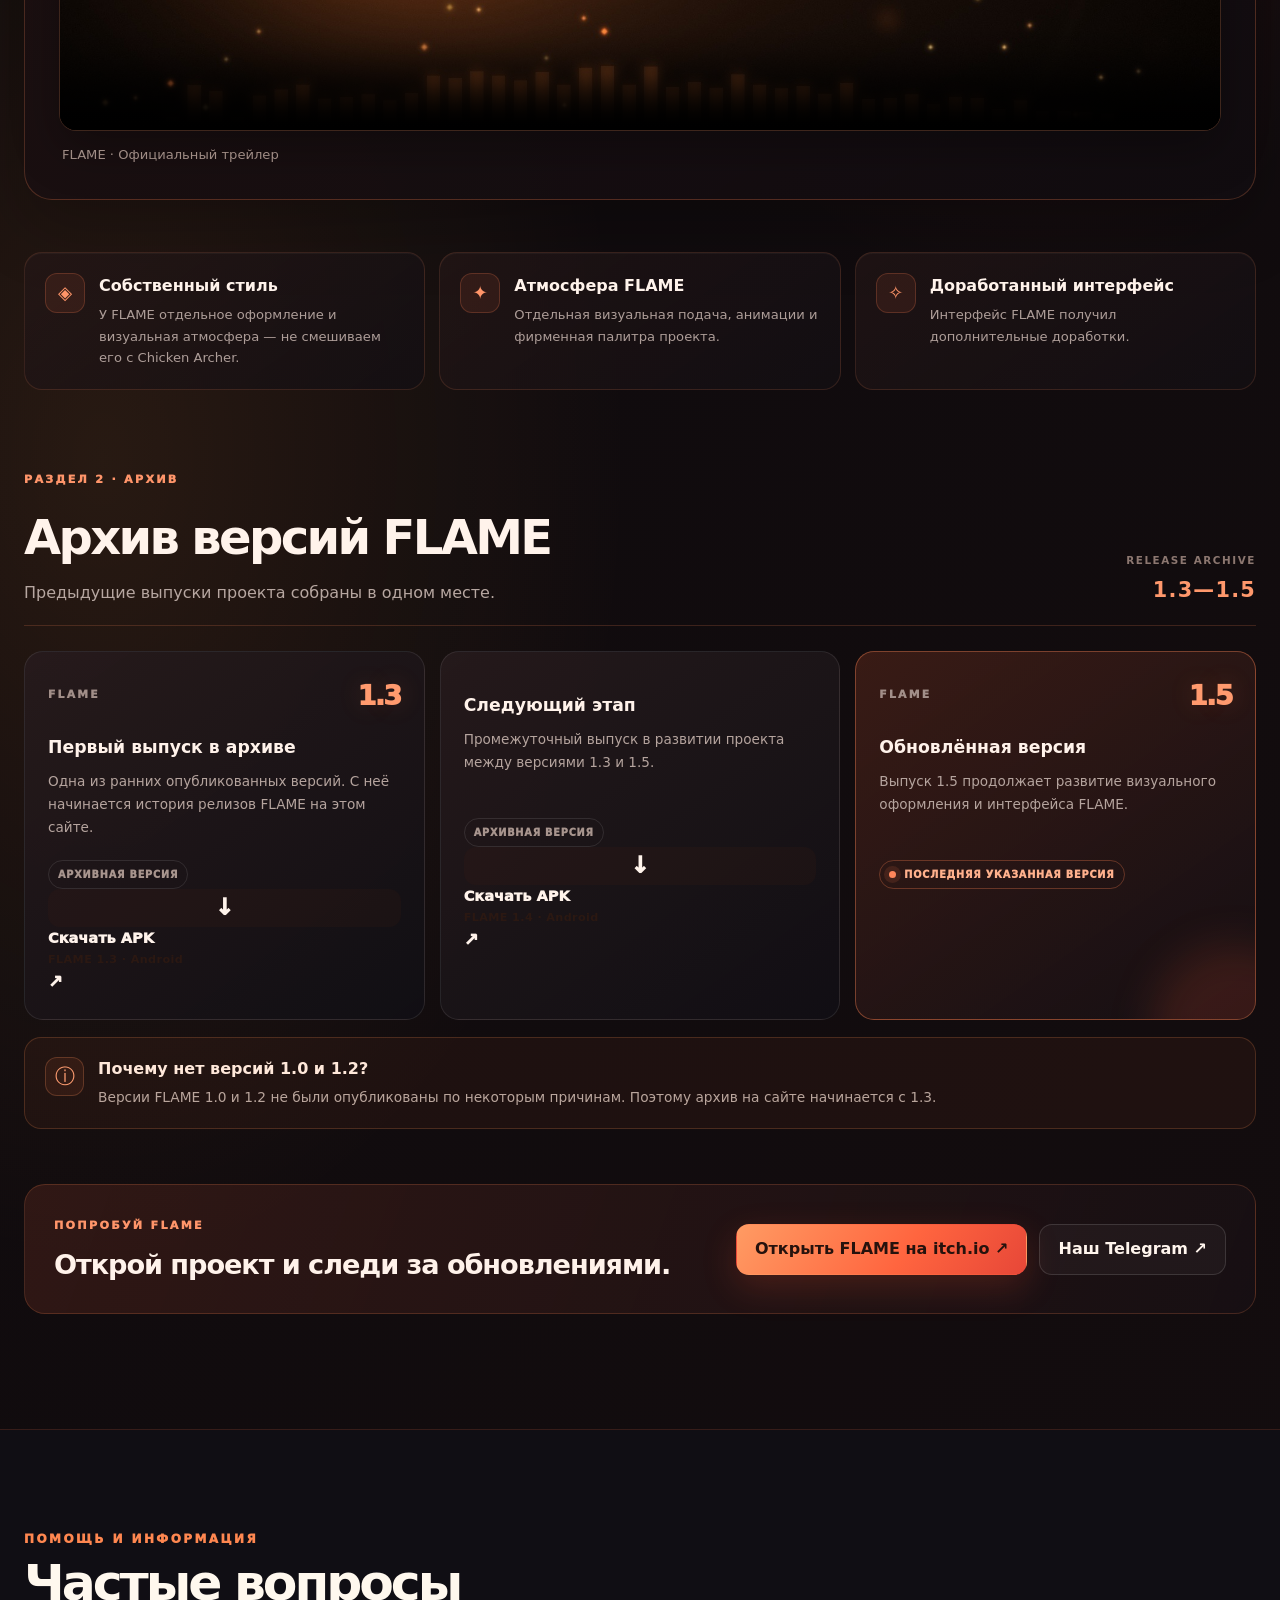
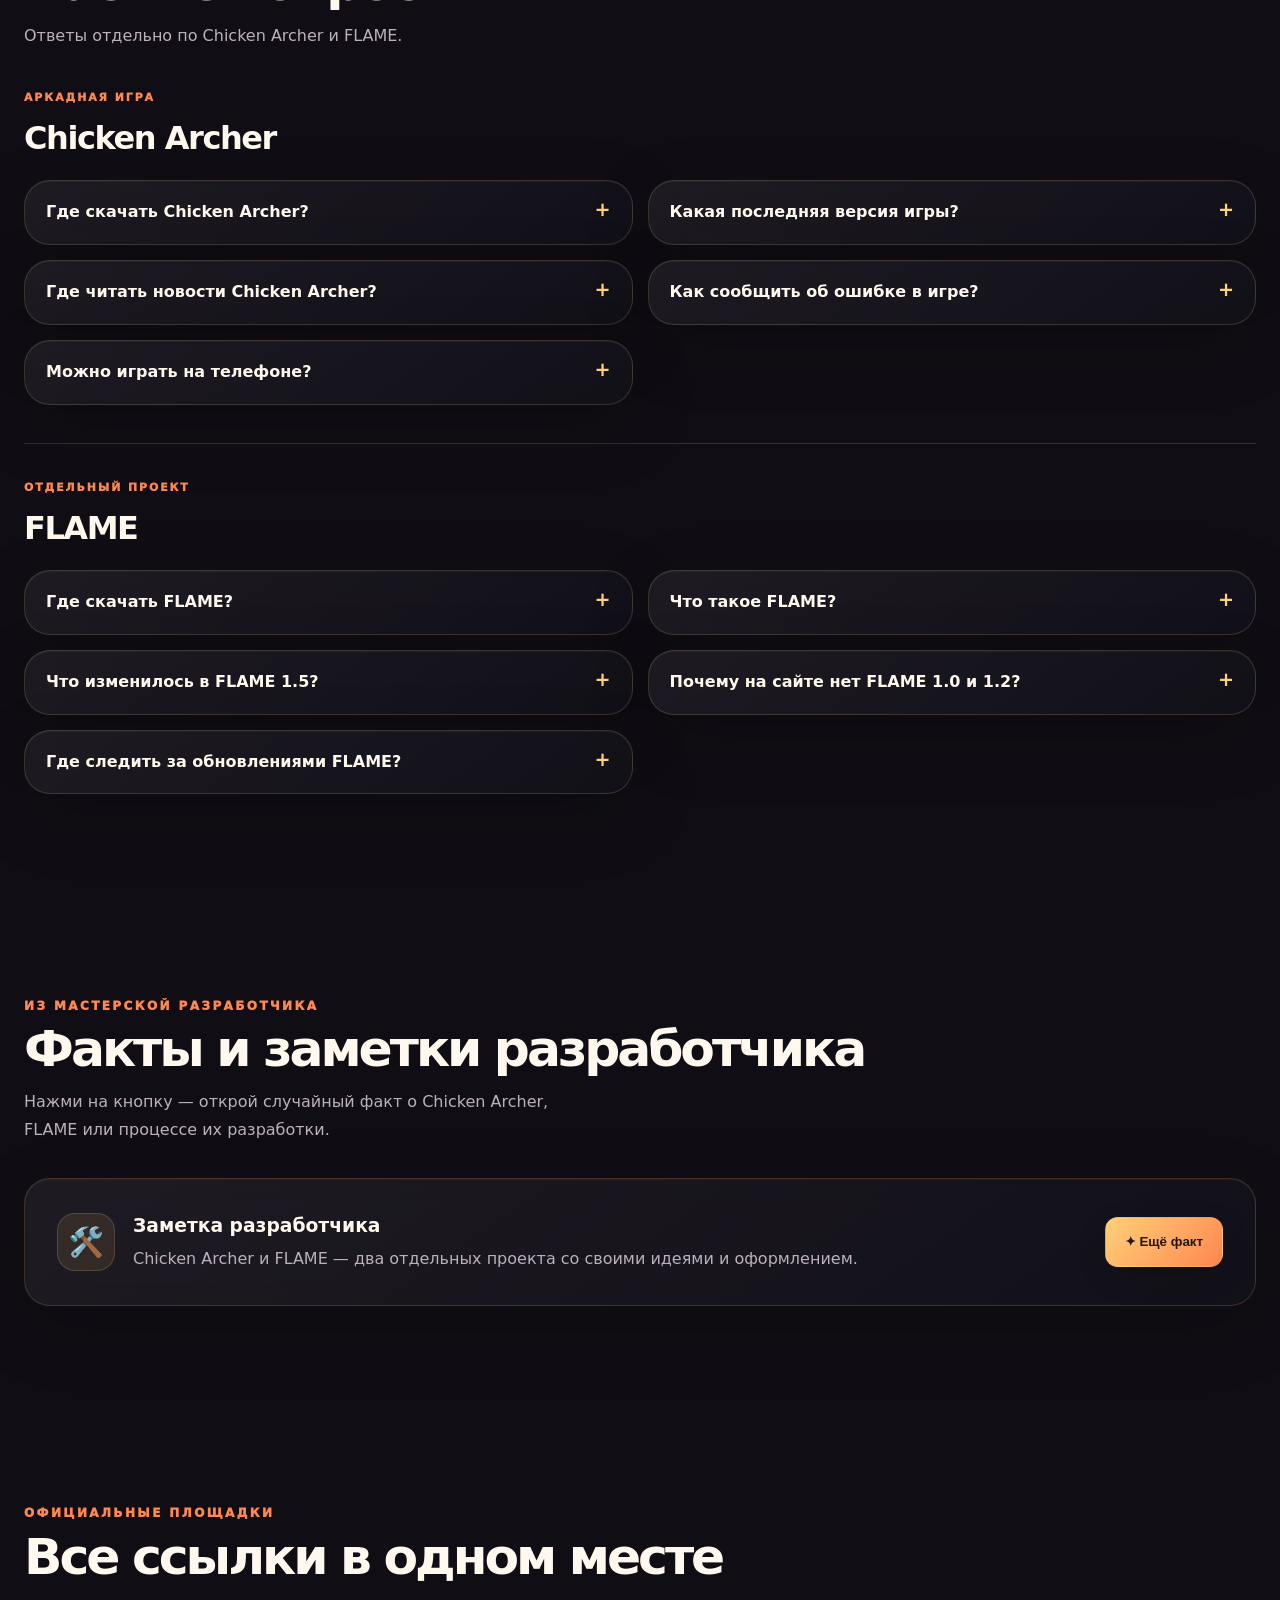
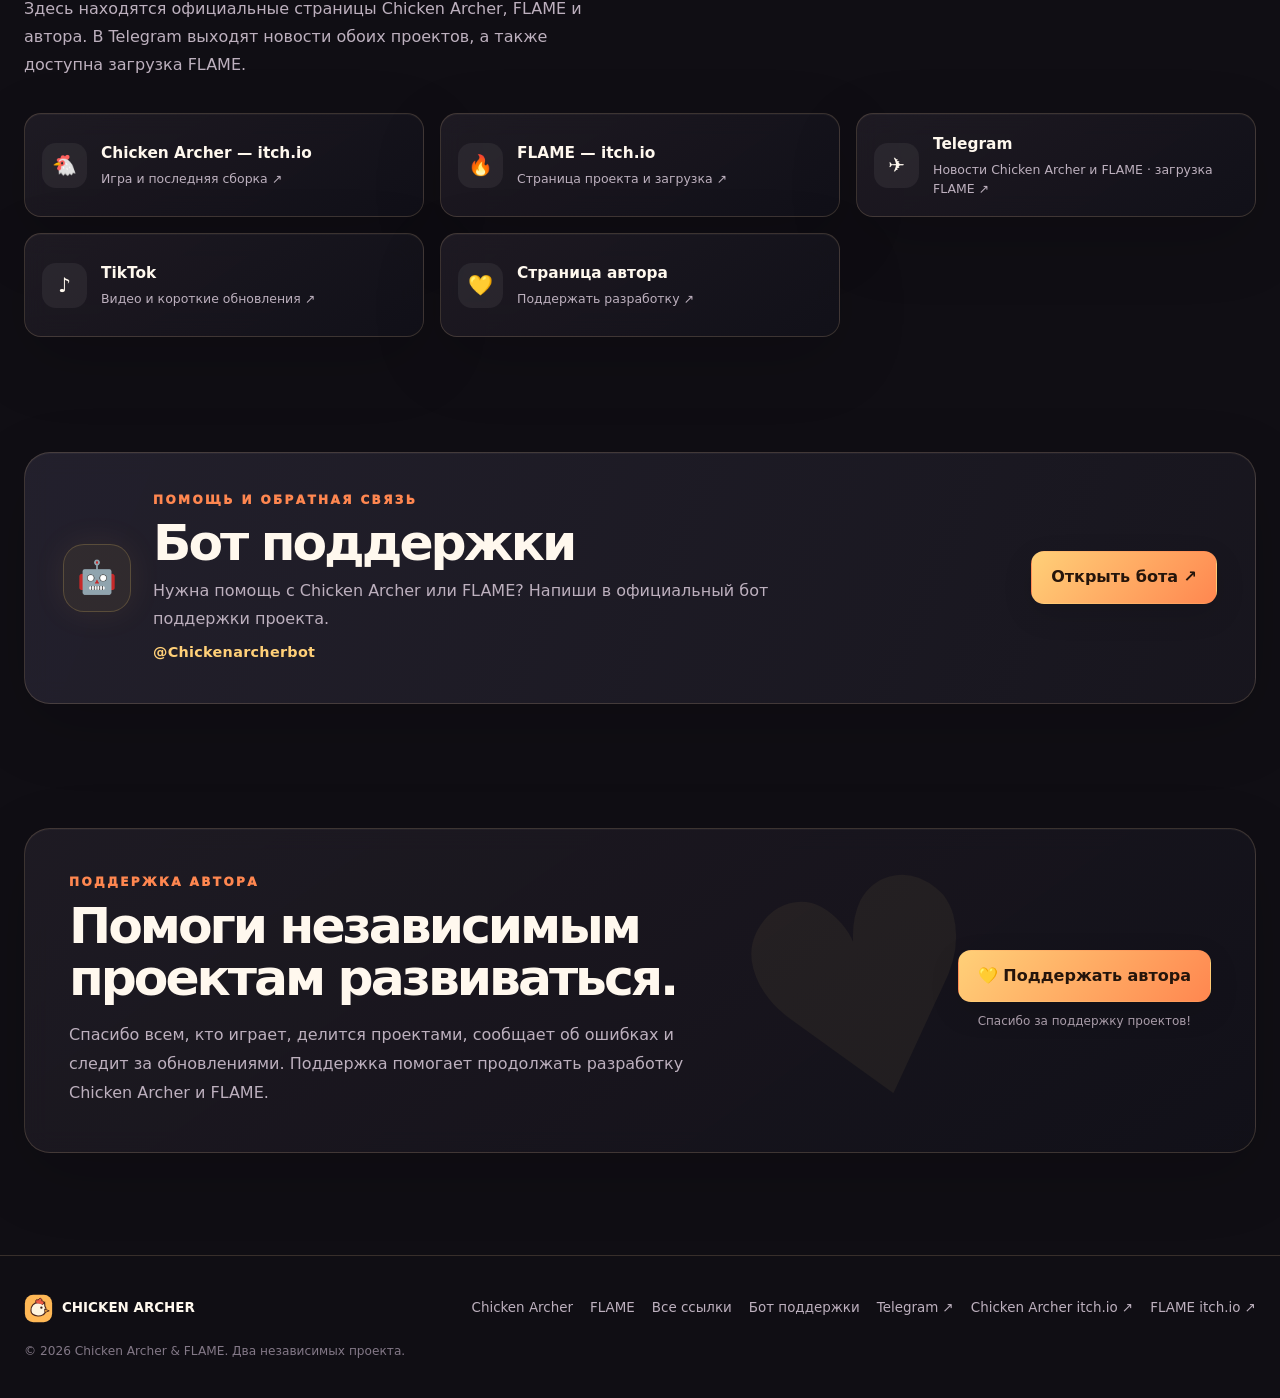
==== commit bbdc59b0: "Add FLAME archive download buttons and tune particles" ====
--- a/index.html
+++ b/index.html
@@ -699,6 +699,36 @@
       .flame-trailer { padding:14px; border-radius:19px; }
       .flame-archive-note { padding:16px; }
     }
+\n
+    /* Direct archive downloads for FLAME 1.3 and 1.4. */
+    .flame-download-button {
+      display:flex; align-items:center; gap:13px; width:100%;
+      margin-top:17px; padding:13px 15px; border:1px solid rgba(255,190,115,.42);
+      border-radius:15px; color:#21140d;
+      background:linear-gradient(115deg,#ffe18b 0%,#ffac5a 52%,#ff7848 100%);
+      box-shadow:0 9px 24px rgba(255,121,55,.18),inset 0 1px rgba(255,255,255,.62);
+      transition:transform .18s ease,box-shadow .18s ease,filter .18s ease;
+      -webkit-tap-highlight-color:transparent;
+    }
+    .flame-download-button:hover {
+      transform:translateY(-3px); filter:brightness(1.06);
+      box-shadow:0 14px 30px rgba(255,121,55,.28),inset 0 1px rgba(255,255,255,.72);
+    }
+    .flame-download-button:active { transform:translateY(0) scale(.985); }
+    .flame-download-icon {
+      display:grid; place-items:center; flex:0 0 38px; height:38px;
+      border-radius:12px; background:rgba(80,36,18,.13);
+      font-size:23px; font-weight:950; line-height:1;
+    }
+    .flame-download-copy { display:grid; gap:2px; min-width:0; }
+    .flame-download-copy strong { font-size:.91rem; font-weight:950; }
+    .flame-download-copy small { color:rgba(50,27,16,.72); font-size:.7rem; font-weight:800; letter-spacing:.035em; }
+    .flame-download-arrow { margin-left:auto; font-size:1.1rem; font-weight:950; }
+    .flame-download-button:focus-visible { outline:3px solid #fff0c6; outline-offset:4px; }
+    @media(max-width:680px) {
+      .flame-download-button { margin-top:14px; padding:12px; }
+      .flame-download-icon { flex-basis:35px; height:35px; }
+    }
 \n  </style>
 </head>
 <body data-theme="dark" data-project="chicken">
@@ -1005,11 +1035,20 @@
             <div class="flame-version-top"><span>FLAME</span><span class="flame-version-number">1.3</span></div>
             <h4>Первый выпуск в архиве</h4><p>Одна из ранних опубликованных версий. С неё начинается история релизов FLAME на этом сайте.</p>
             <span class="flame-version-tag">АРХИВНАЯ ВЕРСИЯ</span>
+            <a class="flame-download-button" href="https://github.com/komugi573-collab/komugi573-collab.github.io/raw/refs/heads/main/downloads/flame-v1.3.apk" download="flame-v1.3.apk" aria-label="Скачать FLAME 1.3 APK">
+              <span class="flame-download-icon" aria-hidden="true">↓</span>
+              <span class="flame-download-copy"><strong>Скачать APK</strong><small>FLAME 1.3 · Android</small></span>
+              <span class="flame-download-arrow" aria-hidden="true">↗</span>
+            </a>
           </article>
           <article class="flame-version">
-            <div class="flame-version-top"><span>FLAME</span><span class="flame-version-number">1.4</span></div>
             <h4>Следующий этап</h4><p>Промежуточный выпуск в развитии проекта между версиями 1.3 и 1.5.</p>
             <span class="flame-version-tag">АРХИВНАЯ ВЕРСИЯ</span>
+            <a class="flame-download-button" href="https://github.com/komugi573-collab/komugi573-collab.github.io/raw/refs/heads/main/downloads/flame-v1.4.apk" download="flame-v1.4.apk" aria-label="Скачать FLAME 1.4 APK">
+              <span class="flame-download-icon" aria-hidden="true">↓</span>
+              <span class="flame-download-copy"><strong>Скачать APK</strong><small>FLAME 1.4 · Android</small></span>
+              <span class="flame-download-arrow" aria-hidden="true">↗</span>
+            </a>
           </article>
           <article class="flame-version flame-version-current">
             <div class="flame-version-top"><span>FLAME</span><span class="flame-version-number">1.5</span></div>
@@ -1463,7 +1502,7 @@
         canvas.width = Math.round(width * dpr); canvas.height = Math.round(height * dpr);
         canvas.style.width = width + 'px'; canvas.style.height = height + 'px';
         ctx.setTransform(dpr, 0, 0, dpr, 0, 0);
-        const count = Math.min(68, Math.max(24, Math.round(width / 18)));
+        const count = Math.min(82, Math.max(28, Math.round(width / 16.5)));
         particles = Array.from({length:count}, () => createParticle(true));
         if (reduceMotion) drawStatic();
       };
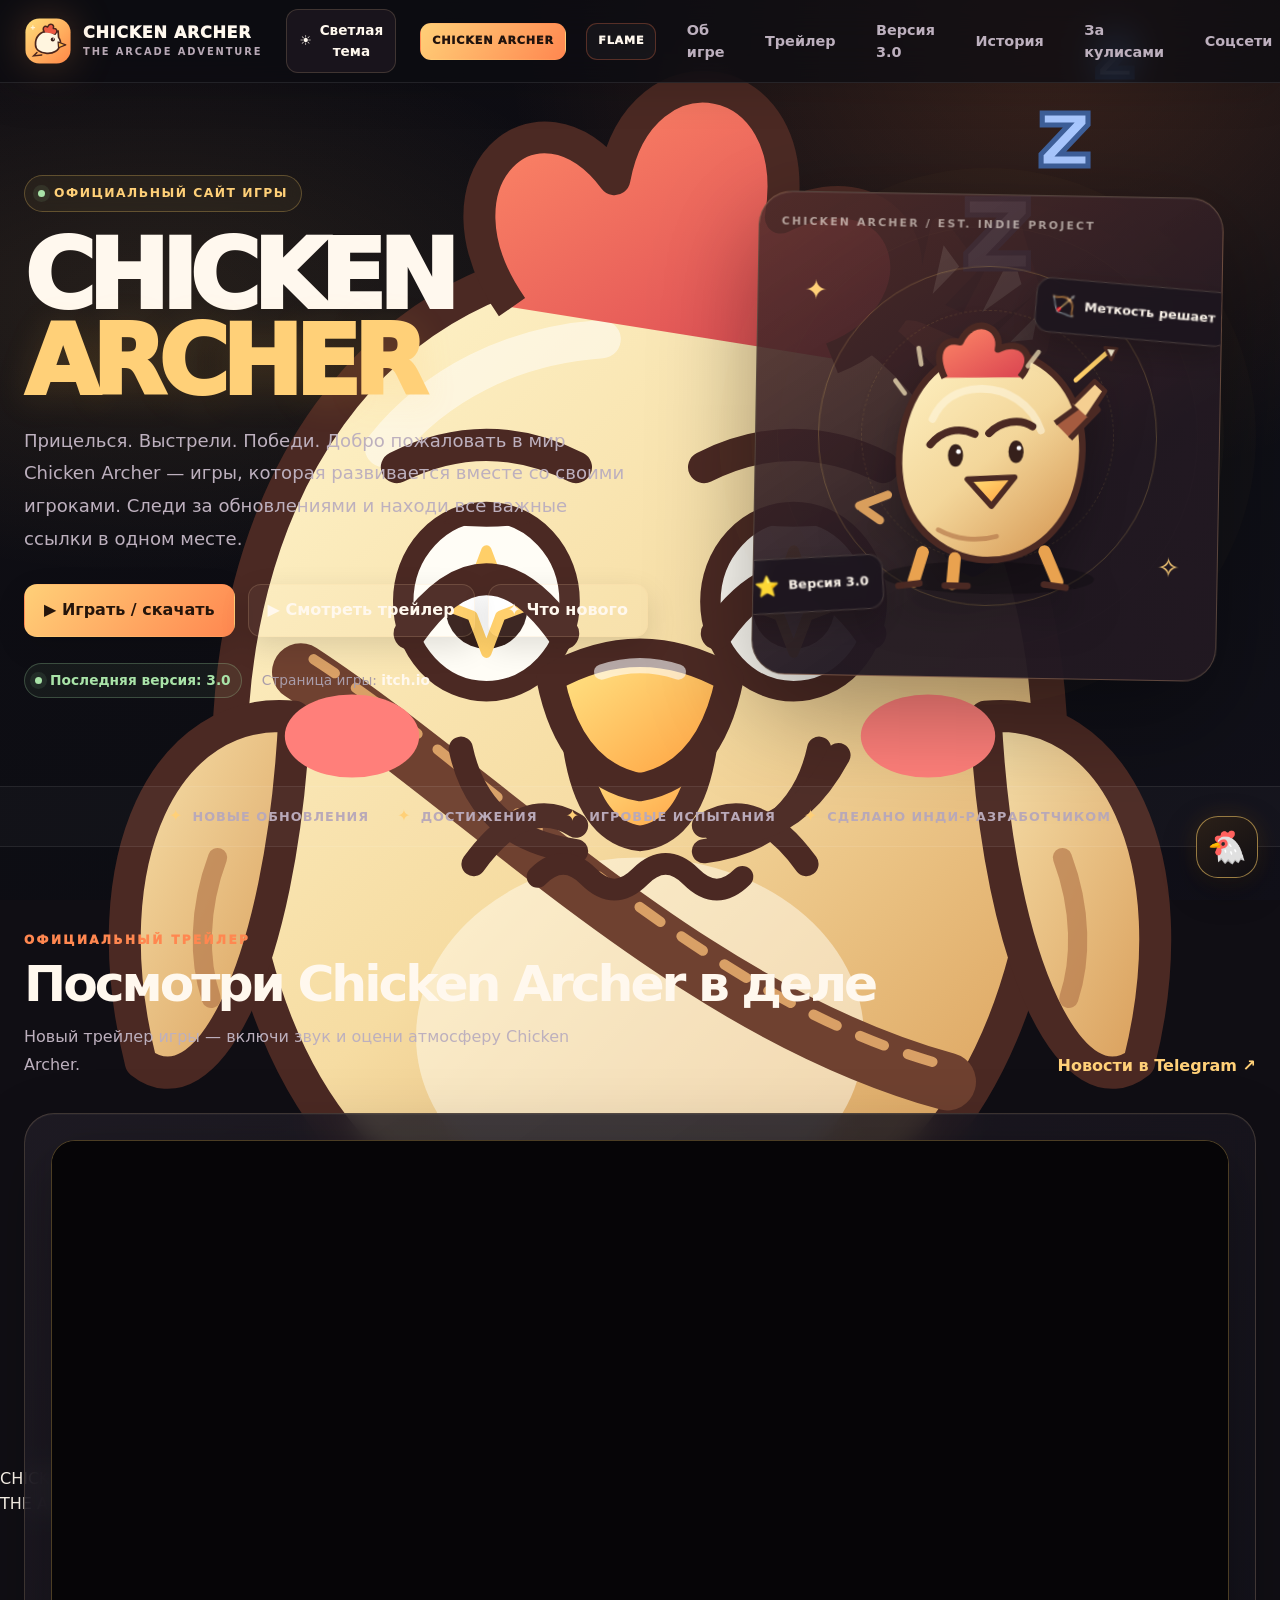
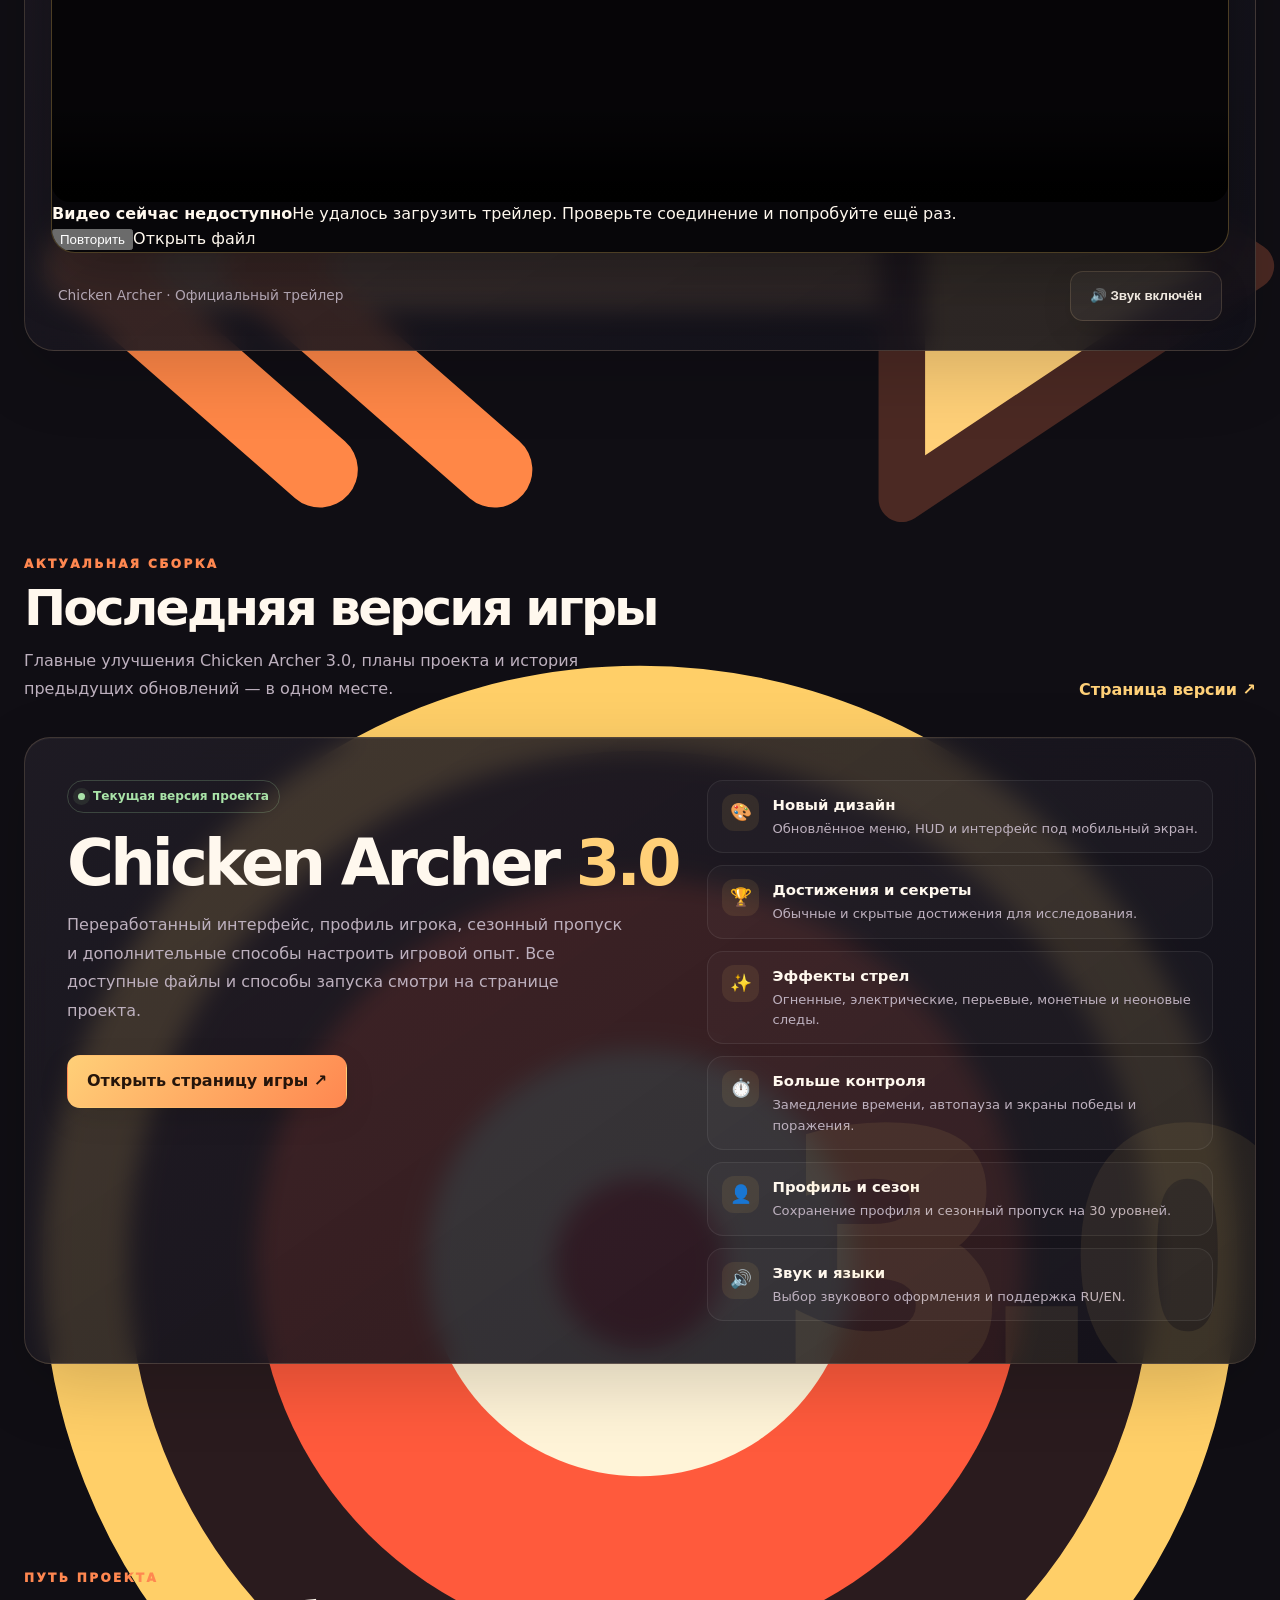
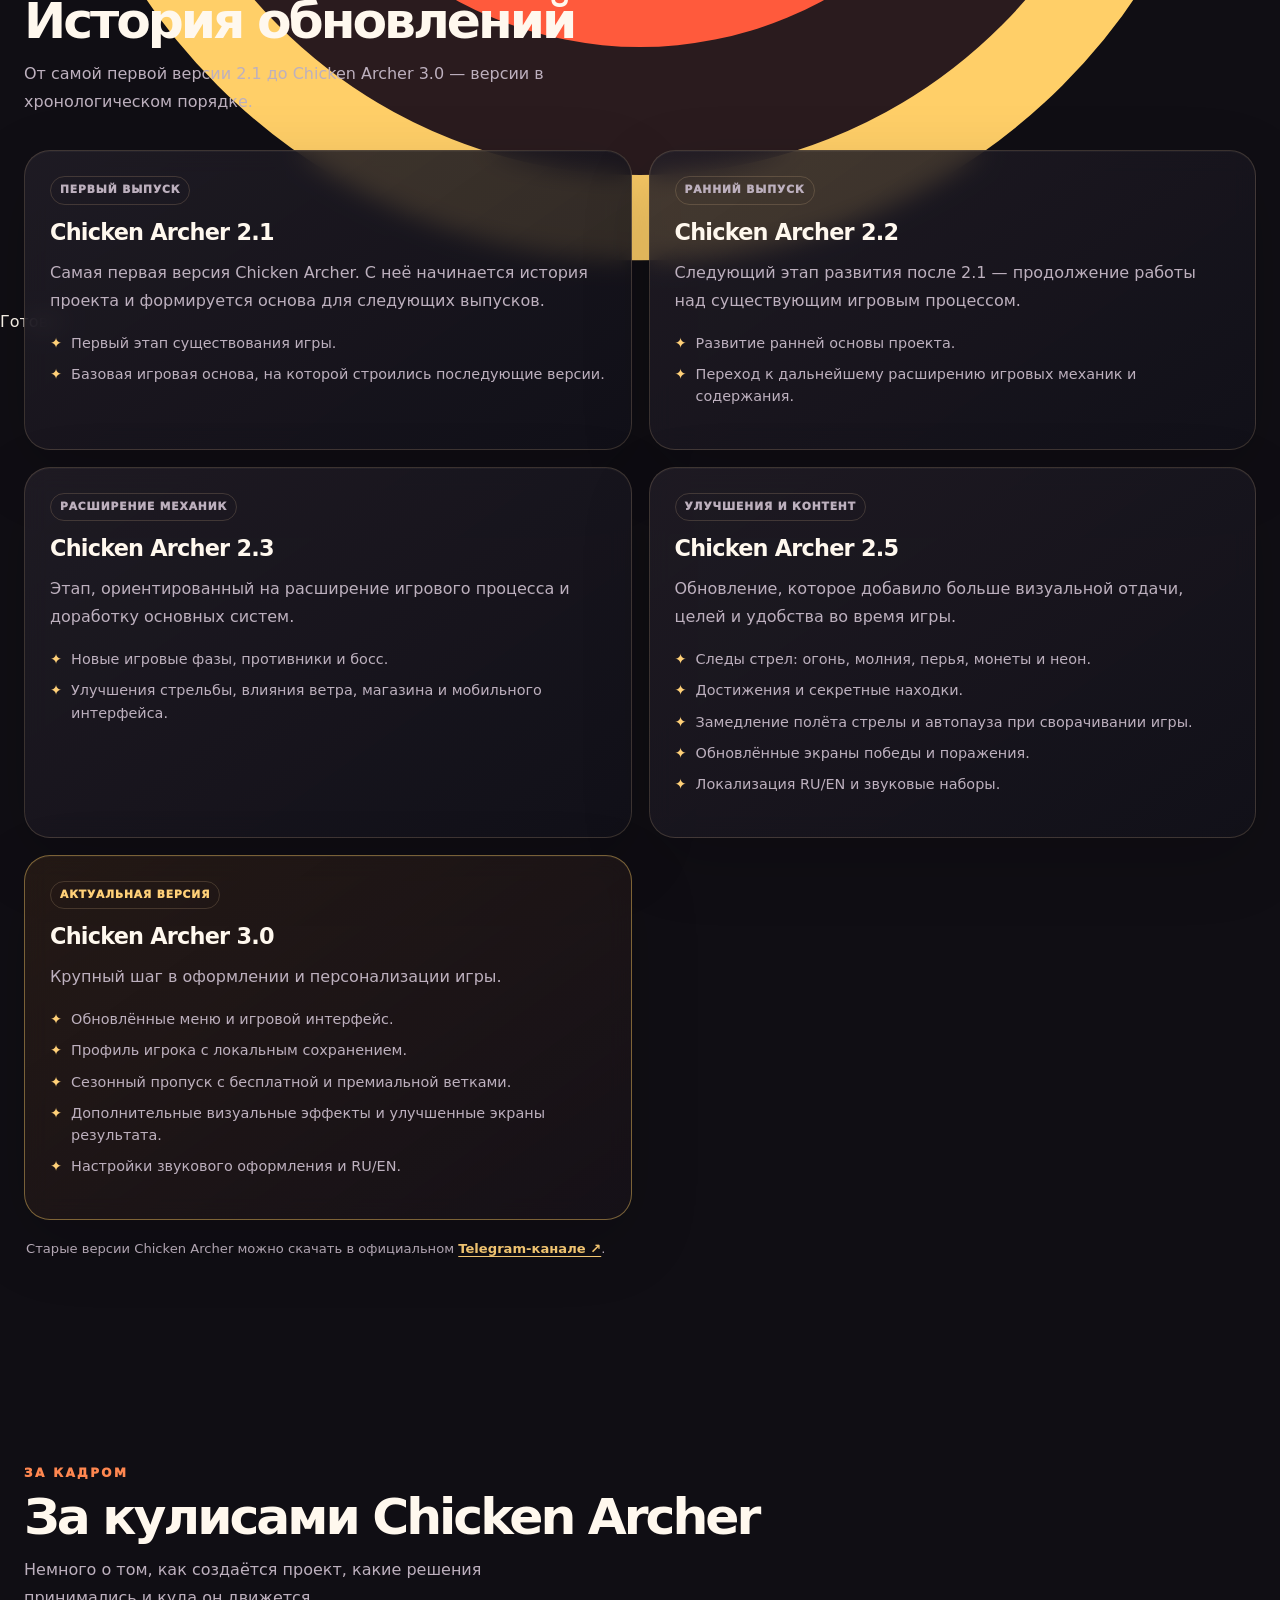
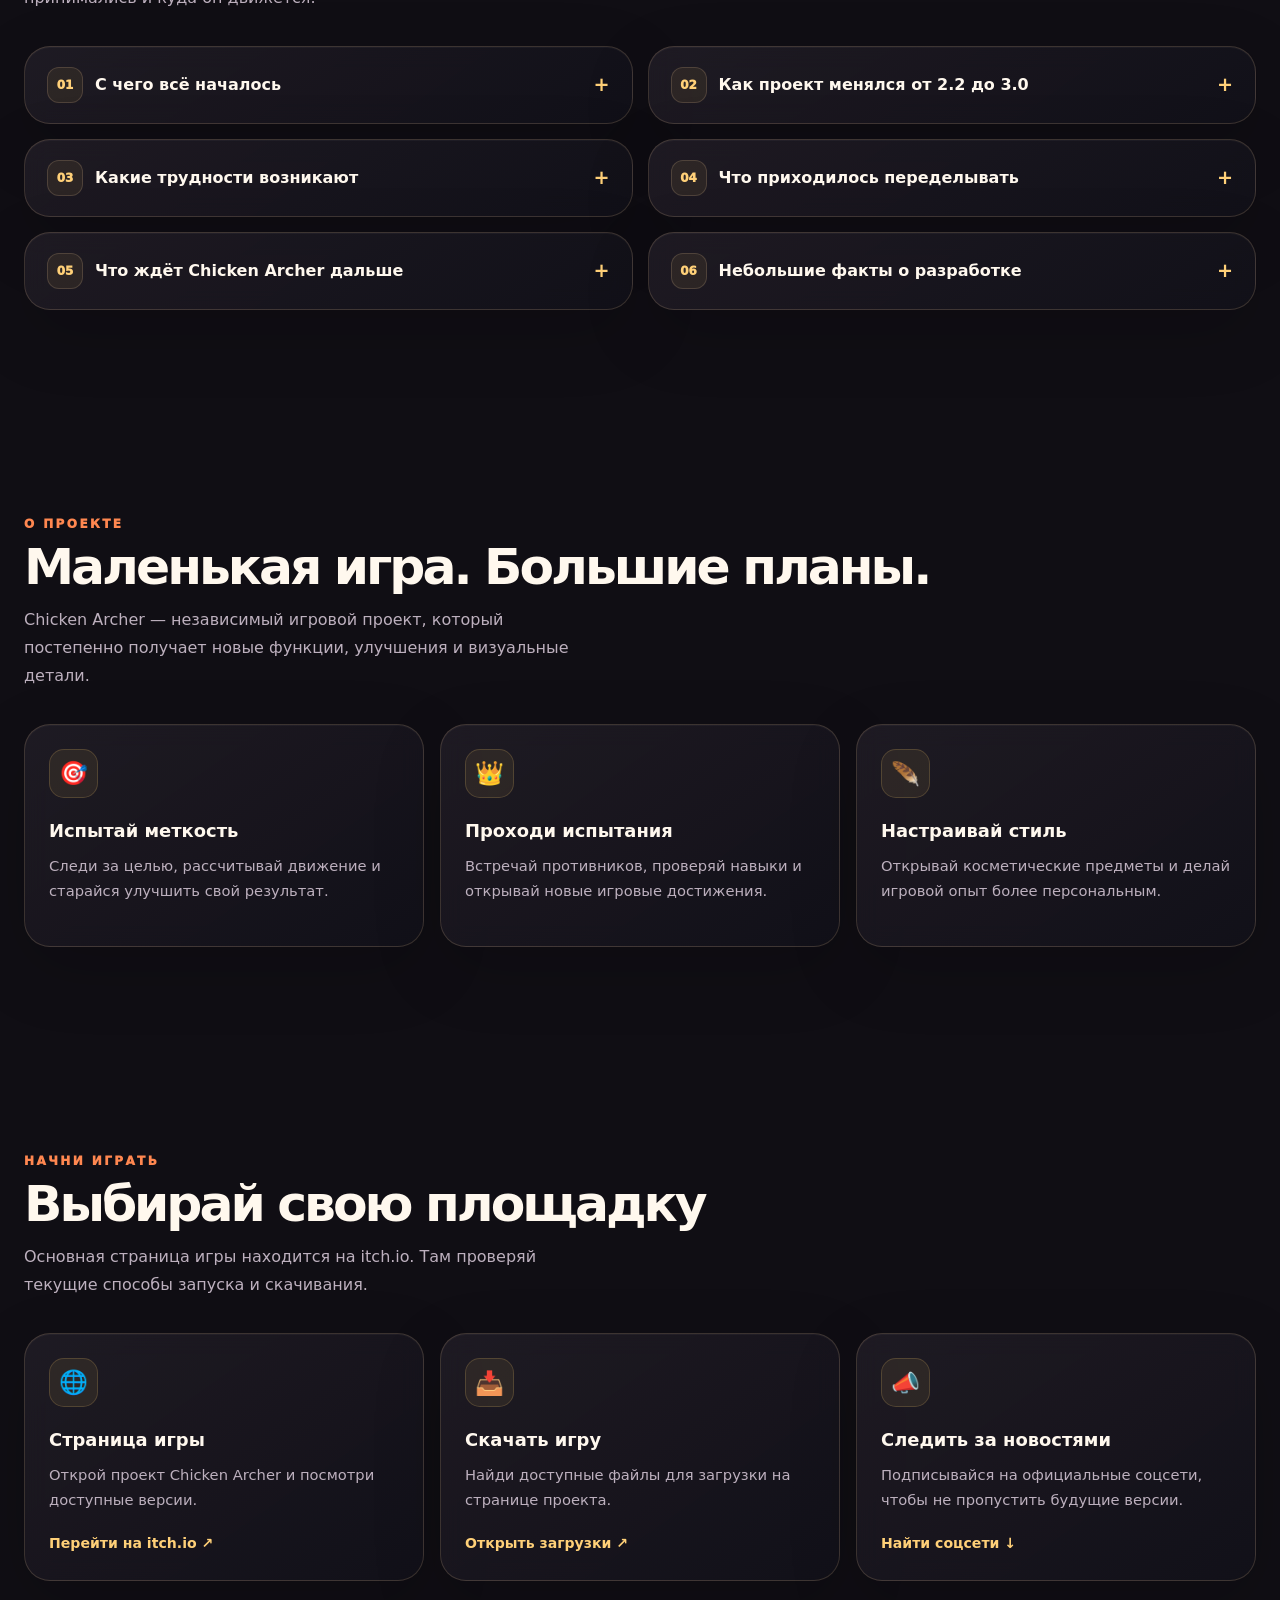
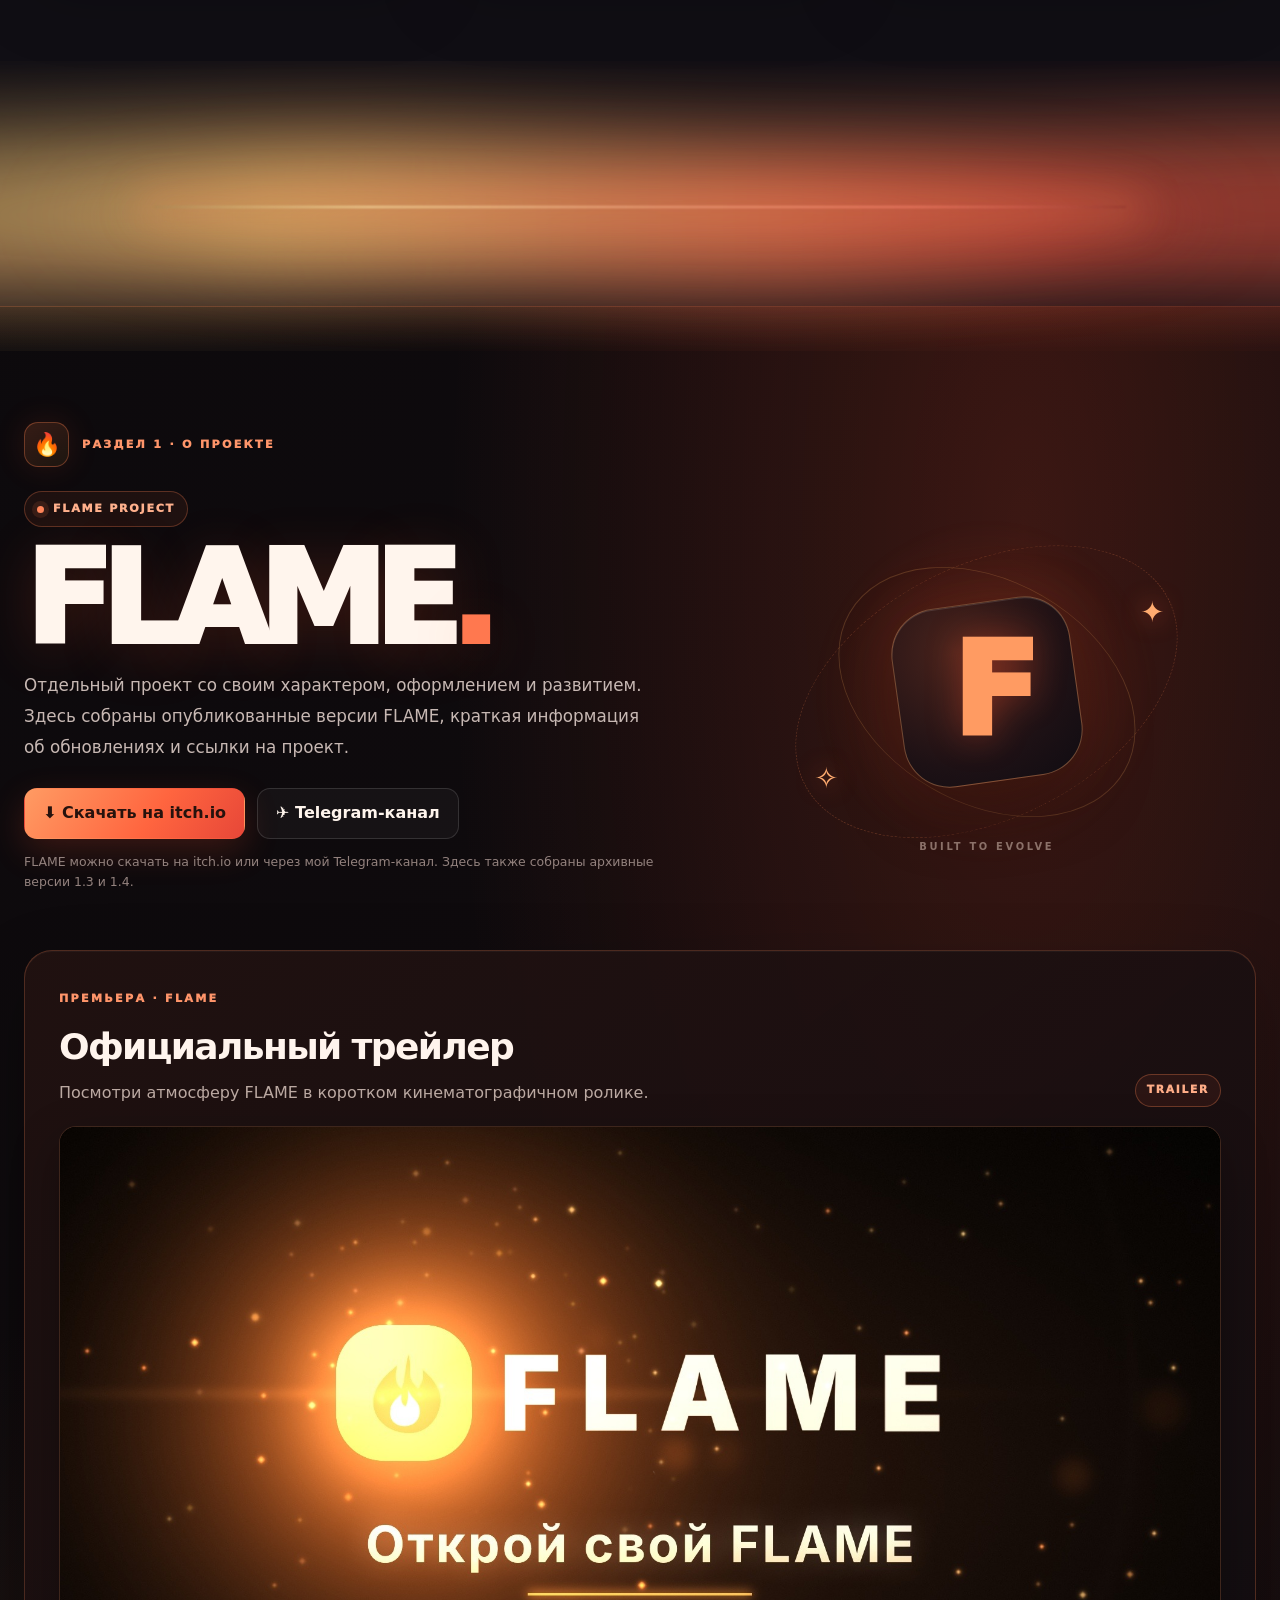
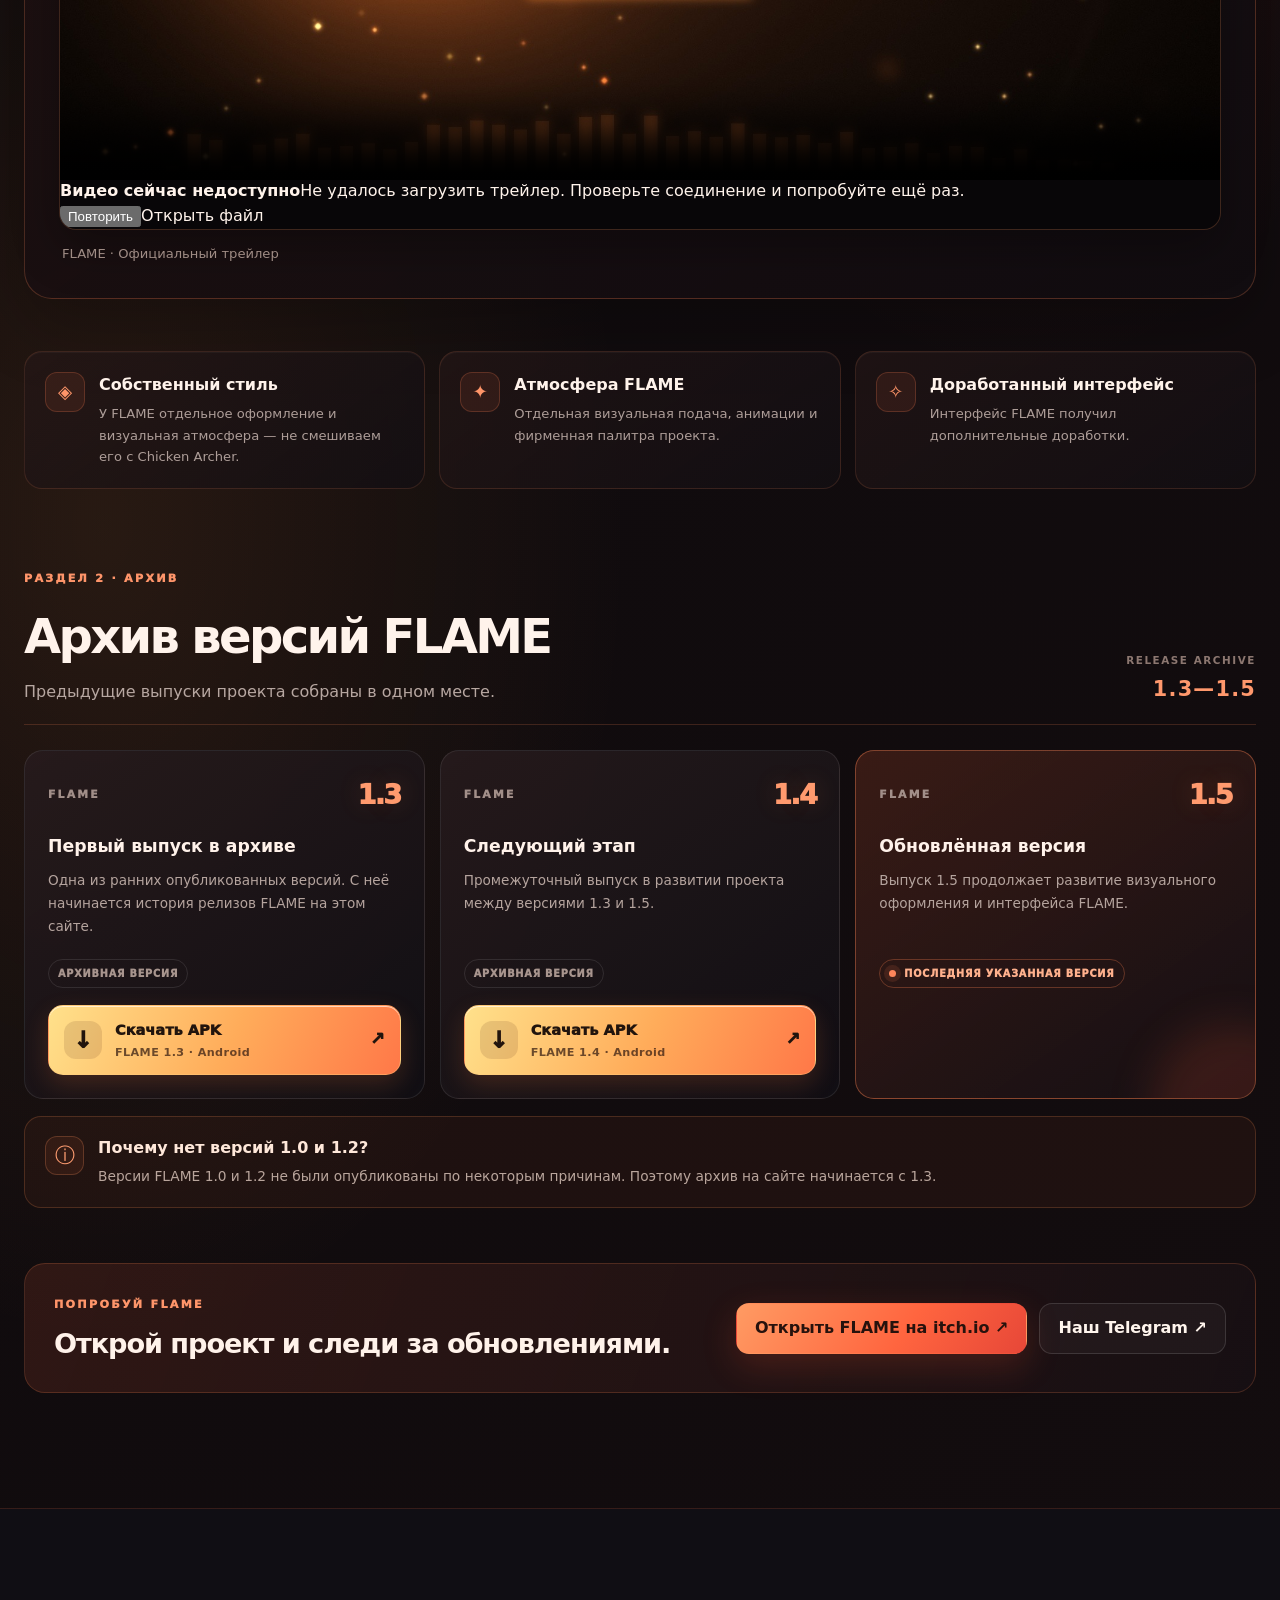
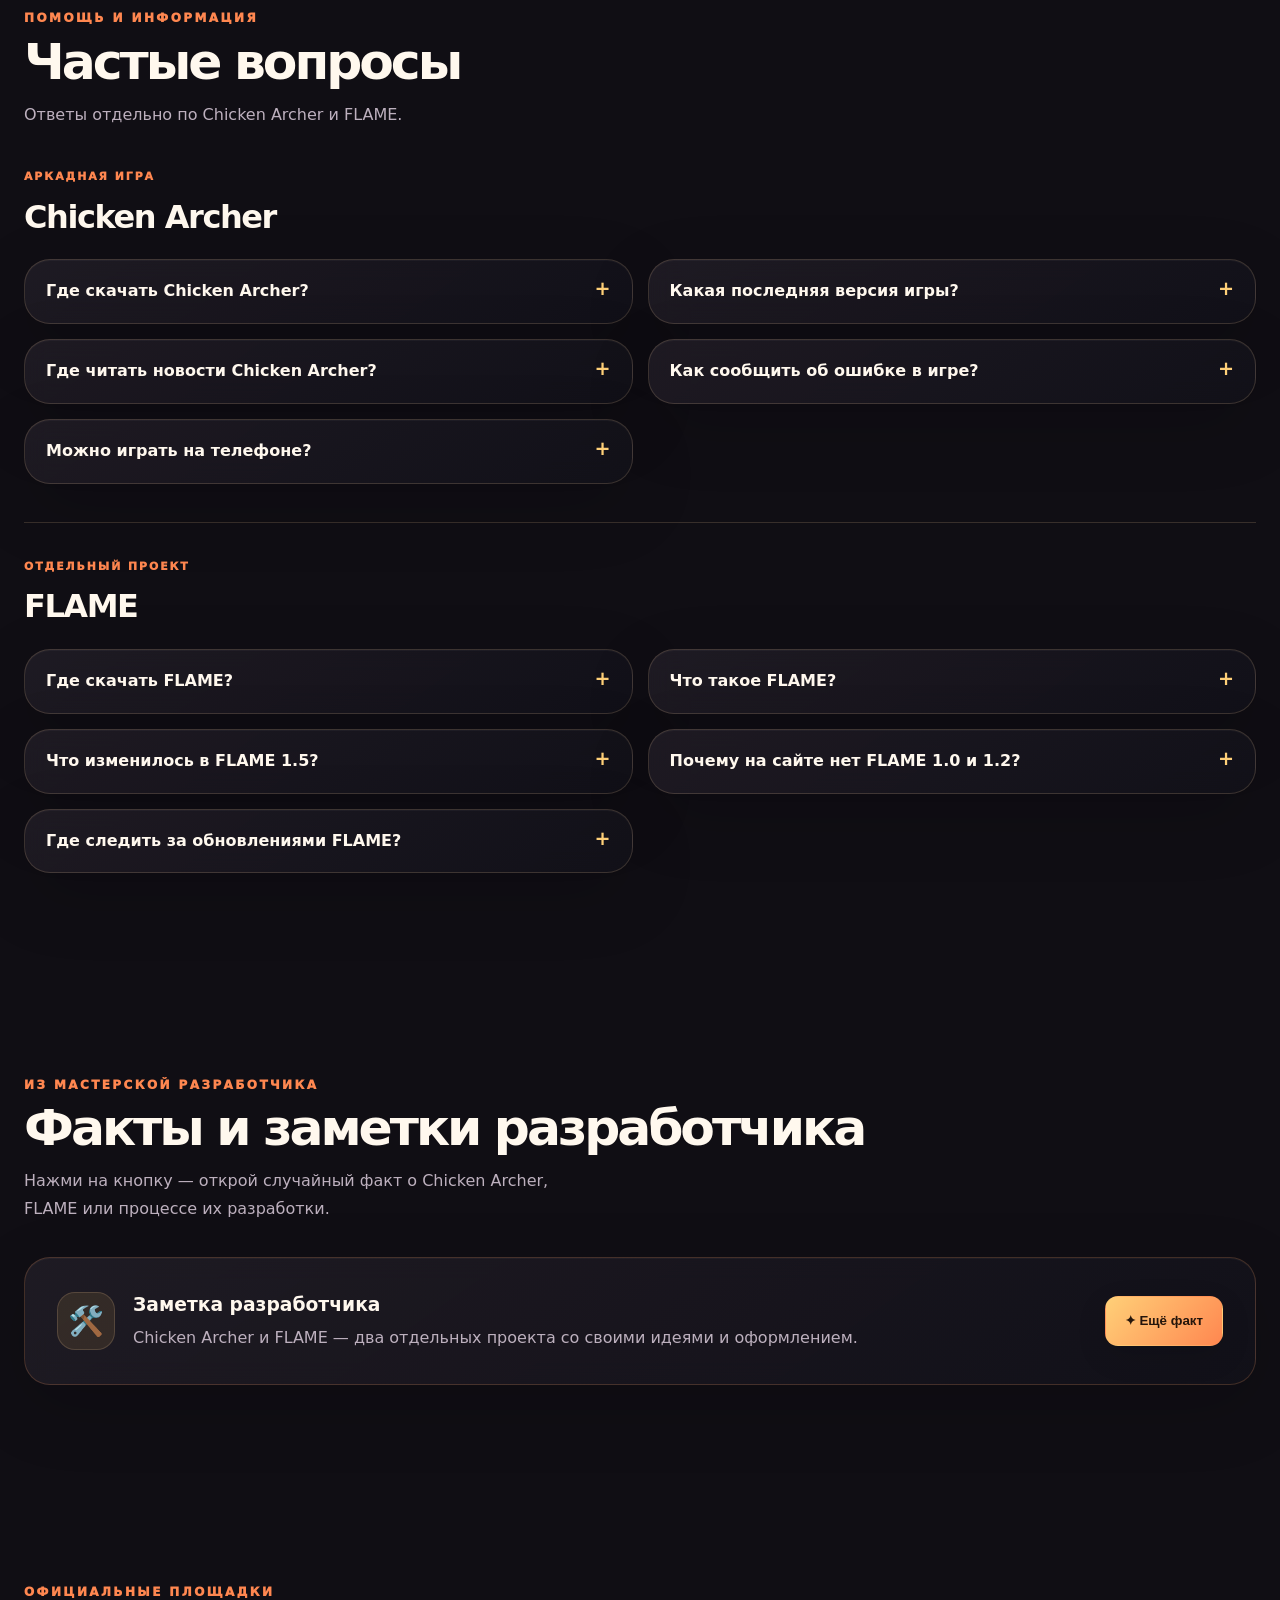
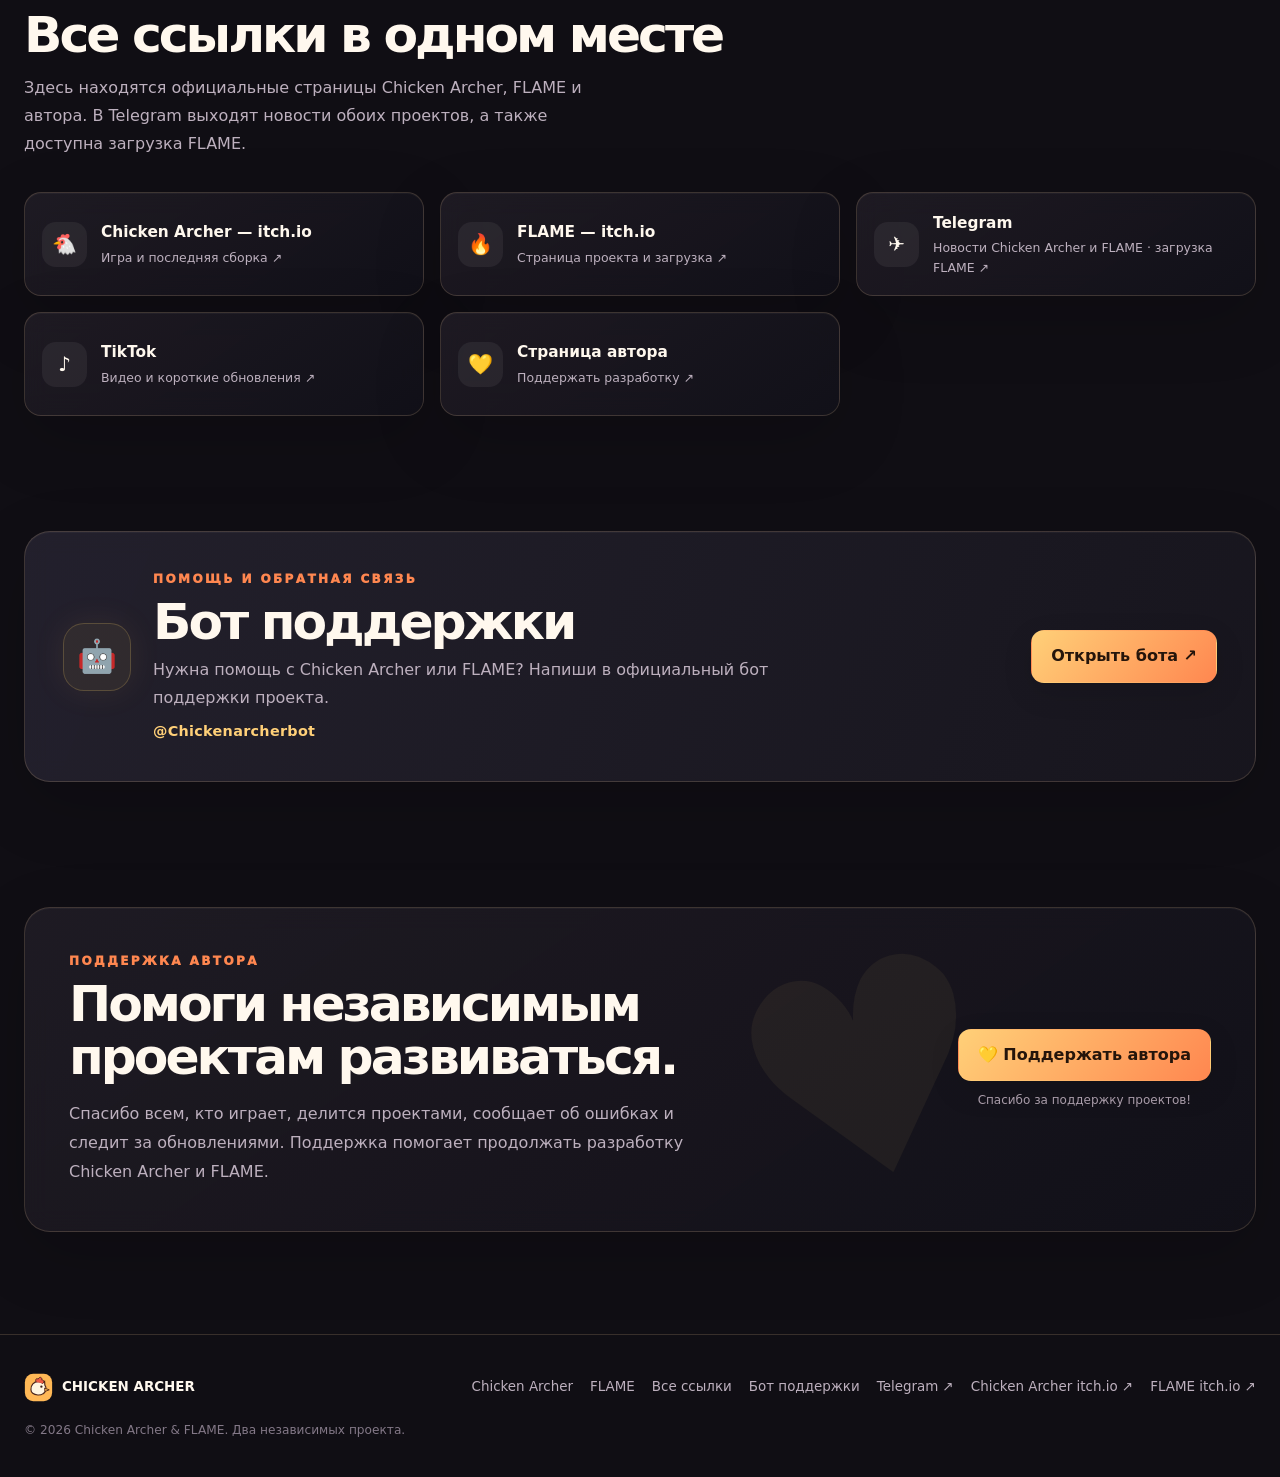
==== commit 8f328c6b: "Add files via upload" ====
--- a/index.html
+++ b/index.html
@@ -4,13 +4,39 @@
   <meta charset="utf-8">
   <meta name="viewport" content="width=device-width, initial-scale=1">
   <meta name="theme-color" content="#100e13">
-  <meta name="description" content="Официальный сайт проектов Chicken Archer и FLAME: версии, трейлеры, обновления и ссылки на загрузку.">
-  <meta property="og:title" content="Chicken Archer & FLAME — официальный сайт проектов">
-  <meta property="og:description" content="Два независимых проекта в одном месте: Chicken Archer и FLAME. Новости, версии и ссылки на загрузку.">
+  <meta name="color-scheme" content="dark light">
+  <title>Chicken Archer и FLAME — официальный сайт проектов</title>
+  <meta name="description" content="Официальный сайт проектов Chicken Archer и FLAME: последняя версия Chicken Archer 3.0 «Проклятие Лунного моря», трейлеры, история обновлений, архив FLAME и ссылки на загрузку.">
+  <link rel="canonical" href="https://komugi573-collab.github.io/">
+  <link rel="icon" href="assets/favicon.svg" type="image/svg+xml">
+  <link rel="icon" href="assets/icon-32.png" sizes="32x32" type="image/png">
+  <link rel="icon" href="favicon.ico" sizes="48x48">
+  <link rel="apple-touch-icon" href="assets/apple-touch-icon.png">
+  <meta property="og:site_name" content="Chicken Archer и FLAME">
   <meta property="og:type" content="website">
-  <meta property="og:image" content="trailer_poster.jpg">
-  <meta name="color-scheme" content="dark light">
-  <title>Chicken Archer & FLAME — официальные проекты</title>
+  <meta property="og:locale" content="ru_RU">
+  <meta property="og:url" content="https://komugi573-collab.github.io/">
+  <meta property="og:title" content="Chicken Archer и FLAME — официальный сайт проектов">
+  <meta property="og:description" content="Два независимых проекта в одном месте: Chicken Archer 3.0 и FLAME. Трейлеры, версии, новости и ссылки на загрузку.">
+  <meta property="og:image" content="https://komugi573-collab.github.io/trailer_poster.jpg">
+  <meta property="og:image:type" content="image/jpeg">
+  <meta property="og:image:width" content="1280">
+  <meta property="og:image:height" content="720">
+  <meta property="og:image:alt" content="Кадр из официального трейлера Chicken Archer">
+  <meta name="twitter:card" content="summary_large_image">
+  <meta name="twitter:title" content="Chicken Archer и FLAME — официальный сайт проектов">
+  <meta name="twitter:description" content="Трейлеры, версии, история обновлений и ссылки на загрузку Chicken Archer и FLAME.">
+  <meta name="twitter:image" content="https://komugi573-collab.github.io/trailer_poster.jpg">
+  <meta name="twitter:image:alt" content="Кадр из официального трейлера Chicken Archer">
+  <script>
+    // Pre-paint flags: scripted-page marker, "loader already shown in this session", and a safety net for slow/broken scripts.
+    (function () {
+      var d = document.documentElement; d.classList.add('js');
+      try { if (sessionStorage.getItem('ca-loader-seen') === '1') d.classList.add('loader-skip'); } catch (e) {}
+      try { if (localStorage.getItem('chicken-archer-theme') === 'light') document.querySelector('meta[name="theme-color"]').setAttribute('content', '#f7f3ec'); } catch (e) {}
+      setTimeout(function () { d.classList.add('is-ready', 'reveal-all'); }, 5500);
+    })();
+  </script>
   <style>
     :root {
       color-scheme: dark;
@@ -205,18 +231,9 @@
     .ambient-bg { position:fixed; inset:0; z-index:0; overflow:hidden; pointer-events:none; }
     main, footer { position:relative; z-index:1; }
     .ambient-particle { position:absolute; top:-8vh; color:var(--gold); opacity:0; text-shadow:0 0 14px rgba(255,184,69,.55); animation:ambientFall linear infinite; }
+    .loading-screen { position:fixed; inset:0; }
     .ambient-particle.dot { width:4px; height:4px; border-radius:50%; background:var(--orange); box-shadow:0 0 14px rgba(255,135,71,.8); }
     @keyframes ambientFall { 0% { transform:translate3d(0,-8vh,0) rotate(0deg); opacity:0; } 12% { opacity:.48; } 80% { opacity:.3; } 100% { transform:translate3d(var(--drift,30px),112vh,0) rotate(240deg); opacity:0; } }
-    .loading-screen { position:fixed; inset:0; z-index:1000; display:grid; place-items:center; padding:24px; background:#0a090c; opacity:1; visibility:visible; transition:opacity .45s ease, visibility .45s ease; }
-    .loading-screen.loaded { opacity:0; visibility:hidden; pointer-events:none; }
-    .loading-inner { width:min(340px,90vw); text-align:center; }
-    .loading-mark { width:82px; height:82px; display:grid; place-items:center; margin:0 auto 20px; border:1px solid rgba(255,207,104,.45); border-radius:25px; background:linear-gradient(135deg,#1f191a,#0c0b0e); color:#ffcf68; font-size:2.8rem; box-shadow:0 0 42px rgba(255,172,59,.13); animation:loadingBob 1.2s ease-in-out infinite; }
-    .loading-title { color:#fff8ee; font-size:1.1rem; font-weight:1000; letter-spacing:.14em; }
-    .loading-sub { margin-top:7px; color:#ab9caa; font-size:.75rem; letter-spacing:.18em; }
-    .loading-track { height:5px; margin-top:25px; overflow:hidden; border-radius:99px; background:#282029; }
-    .loading-fill { width:0; height:100%; border-radius:inherit; background:linear-gradient(90deg,#ffcf68,#ff8747); animation:loadingProgress 1.15s ease forwards; }
-    @keyframes loadingProgress { to { width:100%; } }
-    @keyframes loadingBob { 50% { transform:translateY(-5px) rotate(-3deg); } }
     .trailer-section { padding-top:72px; }
     .trailer-shell { padding:clamp(10px,2vw,20px); overflow:hidden; }
     .trailer-frame { position:relative; overflow:hidden; border:1px solid rgba(255,207,104,.28); border-radius:20px; background:#070609; box-shadow:0 22px 58px rgba(0,0,0,.28); }
@@ -263,11 +280,6 @@
     body[data-theme="light"] .mascot-button { background:linear-gradient(145deg,#fff1d4,#fffaf3); }
     body[data-theme="light"] .ambient-particle { text-shadow:0 0 14px rgba(181,104,16,.25); }
     body[data-theme="light"] .latest::after { color:rgba(155,92,8,.06); }
-    body[data-theme="light"] .loading-screen { background:#f7f3ec; }
-    body[data-theme="light"] .loading-mark { background:linear-gradient(135deg,#fff1d4,#fffaf3); }
-    body[data-theme="light"] .loading-title { color:#211710; }
-    body[data-theme="light"] .loading-sub { color:#6d625c; }
-    body[data-theme="light"] .loading-track { background:#e8ddce; }
     body[data-theme="light"] .button-primary { color:#fff8ee; }
     @media (max-width:900px) { .top-actions { margin-left:auto; } .nav { flex-wrap:wrap; } }
     @media (max-width:680px) {
@@ -283,7 +295,7 @@
       .toast-region { top:80px; right:12px; width:calc(100vw - 24px); }
       .trailer-controls { align-items:flex-start; }
     }
-    @media (prefers-reduced-motion:reduce) { .ambient-particle { display:none; } .loading-mark { animation:none; } }
+    @media (prefers-reduced-motion:reduce) { .ambient-particle { display:none; } }
 
   
     .history-note { margin:18px 2px 0; color:var(--muted); font-size:.82rem; line-height:1.65; }
@@ -566,13 +578,6 @@
     @media(prefers-reduced-motion:reduce) { .palette-transition-glow { filter:none; } }
 
   
-    .loading-mark-duo { display:flex; align-items:center; justify-content:center; gap:4px; width:92px; height:92px; font-size:1.55rem; font-weight:1000; letter-spacing:-.08em; background:linear-gradient(140deg,#35251b 0%,#20151b 50%,#291311 100%); border-color:rgba(255,166,102,.55); box-shadow:0 0 32px rgba(255,170,89,.20),0 0 58px rgba(255,86,63,.14); }
-    .loading-mark-duo span { color:#ffdb8b; }
-    .loading-mark-duo i { color:#c9aaa0; font-size:1rem; font-style:normal; }
-    .loading-mark-duo b { color:#ff8054; }
-    .loading-title { font-size:clamp(.86rem,3vw,1.08rem); letter-spacing:.09em; }
-    .loading-title span { color:#ff9a68; }
-    .loading-sub { font-size:clamp(.56rem,2vw,.72rem); letter-spacing:.13em; }
     .faq-section { padding-top:clamp(72px,8vw,100px); }
     .faq-project + .faq-project { margin-top:38px; padding-top:30px; border-top:1px solid var(--line); }
     .faq-project-head { margin-bottom:17px; }
@@ -587,7 +592,6 @@
       .palette-transition { height:190px; margin-top:-12px; margin-bottom:-36px; }
       .palette-transition::before { inset:-25% -25%; filter:blur(32px); }
       .palette-transition-glow { left:-8%; right:-8%; height:42%; filter:blur(30px); }
-      .loading-title { letter-spacing:.055em; }
     }
 
   
@@ -606,14 +610,6 @@
     }
 
   
-    .mascot-button.mood-happy,.mascot-button.mood-excited { box-shadow:0 12px 35px rgba(0,0,0,.33),0 0 30px rgba(255,180,78,.22); }
-    .mascot-button.mood-curious { transform:rotate(5deg); }
-    .mascot-button.mood-confused { transform:rotate(-7deg); }
-    .mascot-button.mood-sleepy { filter:saturate(.78); }
-    .mascot-button.mood-proud { border-color:rgba(255,213,112,.85); }
-    .mascot-button.mood-playful { transform:rotate(8deg) scale(1.04); }
-    .mascot-button.mood-surprised { transform:scale(1.09); }
-    .mascot-button.mood-focused { filter:contrast(1.08); }
 
   
     /* Official FLAME trailer — deliberately scoped to the FLAME section. */
@@ -699,7 +695,7 @@
       .flame-trailer { padding:14px; border-radius:19px; }
       .flame-archive-note { padding:16px; }
     }
-\n
+
     /* Direct archive downloads for FLAME 1.3 and 1.4. */
     .flame-download-button {
       display:flex; align-items:center; gap:13px; width:100%;
@@ -729,19 +725,162 @@
       .flame-download-button { margin-top:14px; padding:12px; }
       .flame-download-icon { flex-basis:35px; height:35px; }
     }
-\n  </style>
+  </style>
+  <link rel="stylesheet" href="assets/refresh.css">
+  <script src="assets/refresh.js" defer></script>
+  <script src="assets/mascot.js" defer></script>
 </head>
 <body data-theme="dark" data-project="chicken">
   <div class="palette-backdrop" aria-hidden="true"></div>
   <div class="ambient-bg" id="ambientBg" aria-hidden="true"></div>
-  <div class="loading-screen" id="loadingScreen" aria-label="Загрузка сайта двух проектов">
-    <div class="loading-inner">
-      <div class="loading-mark loading-mark-duo" aria-hidden="true"><span>CA</span><i>×</i><b>F</b></div>
-      <div class="loading-title">CHICKEN ARCHER <span>×</span> FLAME</div>
-      <div class="loading-sub">ДВА НЕЗАВИСИМЫХ ПРОЕКТА · ОДИН САЙТ</div>
-      <div class="loading-track"><div class="loading-fill"></div></div>
+  <template id="chickyTemplate">
+<svg class="chicky" viewBox="0 0 200 228" data-emo="calm" aria-hidden="true" focusable="false">
+      <defs>
+        <linearGradient id="cgBody" x1="0" y1="0" x2=".8" y2="1"><stop stop-color="#fff6cf"/><stop offset=".55" stop-color="#f6dca2"/><stop offset="1" stop-color="#dca35e"/></linearGradient>
+        <linearGradient id="cgCrest" x1="0" y1="0" x2="1" y2="1"><stop stop-color="#ff8b68"/><stop offset="1" stop-color="#d94250"/></linearGradient>
+        <linearGradient id="cgBeak" x1="0" y1="0" x2="1" y2="1"><stop stop-color="#ffe98a"/><stop offset="1" stop-color="#ff9a38"/></linearGradient>
+        <linearGradient id="cgWing" x1="0" y1="0" x2="1" y2="1"><stop stop-color="#f8e2ac"/><stop offset="1" stop-color="#d89c58"/></linearGradient>
+        <clipPath id="cgClipL"><ellipse cx="76" cy="94" rx="13.4" ry="14.4"/></clipPath>
+        <clipPath id="cgClipR"><ellipse cx="124" cy="94" rx="13.4" ry="14.4"/></clipPath>
+      </defs>
+      <ellipse class="shadow" cx="100" cy="222" rx="58" ry="7.5" fill="#000" opacity=".28"/>
+      <g class="bodyg">
+        <!-- quiver with arrows peeking over the shoulder -->
+        <g class="quiver" transform="rotate(24 142 78)">
+          <path d="M132 52l-3-15 7 4zM139 52l1-19 6 7zM144 52l5-13 2 9z" fill="#fff5d7" stroke="#4b2923" stroke-width="2.6" stroke-linejoin="round"/>
+          <rect x="125" y="50" width="23" height="62" rx="8" fill="#a55b3f" stroke="#4b2923" stroke-width="4"/>
+          <path d="M130 68h13M130 80h13" stroke="#6e3a28" stroke-width="2.4" stroke-linecap="round"/>
+        </g>
+        <!-- legs -->
+        <path d="M84 192v20M116 192v20" stroke="#e9a24f" stroke-width="9" stroke-linecap="round"/>
+        <path d="M70 216h28M102 216h28" stroke="#4b2923" stroke-width="5.5" stroke-linecap="round"/>
+        <!-- body -->
+        <path class="body" d="M100 40C142 40 166 78 164 124C162 170 140 198 100 198C60 198 38 170 36 124C34 78 58 40 100 40Z" fill="url(#cgBody)" stroke="#4b2923" stroke-width="5.5" stroke-linejoin="round"/>
+        <ellipse cx="100" cy="162" rx="35" ry="28" fill="#fffaea" opacity=".55"/>
+        <path d="M60 70c8-10 20-16 34-17" fill="none" stroke="#fff" stroke-width="6" stroke-linecap="round" opacity=".5"/>
+        <path d="M47 105C76 124 108 158 148 169" fill="none" stroke="#6f4130" stroke-width="9" stroke-linecap="round"/>
+        <path d="M49 103C77 121 108 155 146 166" fill="none" stroke="#d9a066" stroke-width="1.6" stroke-dasharray="4 4" stroke-linecap="round"/>
+        <!-- wings (shoulder is the rotation origin) -->
+        <g class="wing-l"><path d="M46 112C26 110 14 134 22 166C32 174 44 152 46 112Z" fill="url(#cgWing)" stroke="#4b2923" stroke-width="5" stroke-linejoin="round"/><path d="M34 134c-3 8-3 16-1 22" fill="none" stroke="#b77b4d" stroke-width="3" stroke-linecap="round" opacity=".7"/></g>
+        <g class="wing-r"><path d="M154 112C174 110 186 134 178 166C168 174 156 152 154 112Z" fill="url(#cgWing)" stroke="#4b2923" stroke-width="5" stroke-linejoin="round"/><path d="M166 134c3 8 3 16 1 22" fill="none" stroke="#b77b4d" stroke-width="3" stroke-linecap="round" opacity=".7"/></g>
+        <!-- head details -->
+        <g class="head-tilt"><g class="face">
+          <path class="crest" d="M80 48C66 28 84 12 96 28C100 6 126 10 122 34C142 24 150 48 130 56" fill="url(#cgCrest)" stroke="#4b2923" stroke-width="5" stroke-linejoin="round"/>
+          <ellipse class="blush" cx="55" cy="115" rx="10.5" ry="6.5" fill="#ff7f7a"/>
+          <ellipse class="blush" cx="145" cy="115" rx="10.5" ry="6.5" fill="#ff7f7a"/>
+          <!-- left eye (viewer's left) -->
+          <g class="eye-l-g">
+            <g class="eye-open">
+              <ellipse class="eyewhite" cx="76" cy="94" rx="13" ry="14" fill="#fffdf6" stroke="#4b2923" stroke-width="3.2"/>
+              <g clip-path="url(#cgClipL)">
+                <g class="pupil"><circle cx="76" cy="95" r="6.4" fill="#36201b"/><circle cx="78.4" cy="92.4" r="2.1" fill="#fff"/></g>
+                <g class="sparkle"><path transform="translate(76 94)" d="M0-8L2.2-2.2L8 0L2.2 2.2L0 8L-2.2 2.2L-8 0L-2.2-2.2Z" fill="#fff" stroke="#ffcf68" stroke-width="1.6" stroke-linejoin="round"/></g>
+                <g class="lid"><rect x="58" y="46" width="36" height="32" fill="#f8e2ac"/><path d="M62 78Q76 83 90 78" fill="none" stroke="#4b2923" stroke-width="3.6" stroke-linecap="round"/></g>
+              </g>
+            </g>
+            <path class="eye-arc" d="M64 99Q76 82 88 99" fill="none" stroke="#4b2923" stroke-width="5" stroke-linecap="round"/>
+          </g>
+          <!-- right eye -->
+          <g class="eye-r-g">
+            <g class="eye-open">
+              <ellipse class="eyewhite" cx="124" cy="94" rx="13" ry="14" fill="#fffdf6" stroke="#4b2923" stroke-width="3.2"/>
+              <g clip-path="url(#cgClipR)">
+                <g class="pupil"><circle cx="124" cy="95" r="6.4" fill="#36201b"/><circle cx="126.4" cy="92.4" r="2.1" fill="#fff"/></g>
+                <g class="sparkle"><path transform="translate(124 94)" d="M0-8L2.2-2.2L8 0L2.2 2.2L0 8L-2.2 2.2L-8 0L-2.2-2.2Z" fill="#fff" stroke="#ffcf68" stroke-width="1.6" stroke-linejoin="round"/></g>
+                <g class="lid"><rect x="106" y="46" width="36" height="32" fill="#f8e2ac"/><path d="M110 78Q124 83 138 78" fill="none" stroke="#4b2923" stroke-width="3.6" stroke-linecap="round"/></g>
+              </g>
+            </g>
+            <path class="eye-arc" d="M112 99Q124 82 136 99" fill="none" stroke="#4b2923" stroke-width="5" stroke-linecap="round"/>
+          </g>
+          <path class="brow-l" d="M62 73Q76 66 90 73" fill="none" stroke="#4b2923" stroke-width="5" stroke-linecap="round"/>
+          <path class="brow-r" d="M110 73Q124 66 138 73" fill="none" stroke="#4b2923" stroke-width="5" stroke-linecap="round"/>
+          <!-- beak: dark mouth interior, lower beak, upper beak -->
+          <ellipse class="mouth-in" cx="100" cy="117" rx="9.5" ry="7" fill="#6a1f2a"/>
+          <path class="jaw" d="M90 117Q100 122 110 117Q108 130 100 131Q92 130 90 117Z" fill="url(#cgBeak)" stroke="#4b2923" stroke-width="4" stroke-linejoin="round"/>
+          <path d="M86 106Q100 98 114 106Q111 121 100 123Q89 121 86 106Z" fill="url(#cgBeak)" stroke="#4b2923" stroke-width="4.4" stroke-linejoin="round"/>
+          <path d="M94 105q6-2 12 0" fill="none" stroke="#fff" stroke-width="2.4" stroke-linecap="round" opacity=".6"/>
+          <!-- cheek lines (mouth shapes) -->
+          <path class="m-smile" d="M72 117Q75 131 90 133M128 117Q125 131 110 133" fill="none" stroke="#4b2923" stroke-width="3.8" stroke-linecap="round"/>
+          <path class="m-frown" d="M74 135Q82 124 90 129M126 135Q118 124 110 129" fill="none" stroke="#4b2923" stroke-width="3.8" stroke-linecap="round"/>
+          <path class="m-smirk" d="M112 130Q124 131 131 118" fill="none" stroke="#4b2923" stroke-width="3.8" stroke-linecap="round"/>
+          <path class="m-wob" d="M84 137q4-4 8 0t8 0t8 0t8 0" fill="none" stroke="#4b2923" stroke-width="3.4" stroke-linecap="round"/>
+          <path class="sweat" d="M152 66C145 77 145 86 152 89C159 86 159 77 152 66Z" fill="#8fd3ff" stroke="#3f7da8" stroke-width="2.2" stroke-linejoin="round"/>
+        </g></g>
+        <g class="zzz" fill="#a9c8ff" stroke="#3d5f9a" stroke-width=".8" font-family="system-ui, sans-serif" font-weight="900">
+          <text x="150" y="42" font-size="20">z</text><text x="162" y="26" font-size="15">z</text><text x="171" y="12" font-size="11">z</text>
+        </g>
+      </g>
+    </svg>
+  </template>
+  <div class="loading-screen" id="loadingScreen" aria-label="Загрузка сайта Chicken Archer и FLAME">
+    <div class="ld-bg" aria-hidden="true"><i class="ld-blob b1"></i><i class="ld-blob b2"></i><i class="ld-blob b3"></i></div>
+    <div class="ld-sparks" aria-hidden="true"><i style="--x:44%;--s:3px;--t:5.9s;--dl:-0.3s;--dx:45px"></i><i style="--x:71%;--s:2px;--t:5.8s;--dl:-0.3s;--dx:4px"></i><i style="--x:30%;--s:2px;--t:4.8s;--dl:-2.5s;--dx:-30px"></i><i style="--x:14%;--s:4px;--t:4.7s;--dl:-3.4s;--dx:-32px"></i><i style="--x:83%;--s:2px;--t:6.5s;--dl:-2.4s;--dx:-32px"></i><i style="--x:8%;--s:3px;--t:5.5s;--dl:-0.9s;--dx:-45px"></i><i style="--x:76%;--s:3px;--t:6.5s;--dl:-4.1s;--dx:-47px"></i><i style="--x:77%;--s:3px;--t:5.8s;--dl:-3.3s;--dx:-52px"></i><i style="--x:75%;--s:2px;--t:6.7s;--dl:-3.0s;--dx:8px"></i><i style="--x:57%;--s:3px;--t:6.1s;--dl:-5.5s;--dx:-14px"></i><i style="--x:41%;--s:3px;--t:7.3s;--dl:-4.2s;--dx:-29px"></i><i style="--x:13%;--s:3px;--t:6.3s;--dl:-5.3s;--dx:33px"></i><i style="--x:60%;--s:3px;--t:6.6s;--dl:-0.4s;--dx:5px"></i><i style="--x:56%;--s:3px;--t:7.1s;--dl:-0.9s;--dx:2px"></i><i style="--x:56%;--s:2px;--t:7.9s;--dl:-0.5s;--dx:11px"></i><i style="--x:76%;--s:3px;--t:5.7s;--dl:-2.1s;--dx:3px"></i><i style="--x:77%;--s:4px;--t:4.7s;--dl:-0.6s;--dx:-26px"></i><i style="--x:63%;--s:2px;--t:4.7s;--dl:-4.2s;--dx:22px"></i></div>
+    <div class="ld-flash" aria-hidden="true"></div>
+    <div class="ld-stage">
+      <div class="ld-halo" aria-hidden="true"></div>
+      <div class="ld-mascot" id="ldMascot" aria-hidden="true"></div>
+      <div class="ld-logo"><div class="ld-word"><span class="w1">CHICKEN</span><span class="w2">ARCHER</span></div></div>
+      <div class="ld-tag">THE ARCADE ADVENTURE <b>×</b> FLAME</div>
+      <div class="ld-bar" id="ldBar" role="progressbar" aria-label="Подготовка сайта" aria-valuemin="0" aria-valuemax="4" aria-valuenow="0">
+        <div class="ld-track"><div class="ld-fill"></div></div>
+        <svg class="ld-arrow" viewBox="0 0 44 24" aria-hidden="true"><path d="M3 12h33" stroke="#e9b27a" stroke-width="3" stroke-linecap="round"/><path d="M3 12l8-7M3 12l8 7M9 12l8-7M9 12l8 7" stroke="#ff8747" stroke-width="2.6" stroke-linecap="round"/><path d="M31 4l12 8-12 8z" fill="#ffd078" stroke="#4b2923" stroke-width="1.6" stroke-linejoin="round"/></svg>
+        <svg class="ld-target" viewBox="0 0 30 30" aria-hidden="true"><circle cx="15" cy="15" r="13" fill="#2a1b1e" stroke="#ffcf68" stroke-width="2"/><circle cx="15" cy="15" r="9" fill="#ff5a3c"/><circle cx="15" cy="15" r="5" fill="#fff4d8"/><circle cx="15" cy="15" r="2" fill="#d94250"/></svg>
+      </div>
+      <div class="ld-status" id="ldStatus" aria-live="polite">Разбираем страницу…</div>
     </div>
   </div>
+  <script>
+    // Loading screen: real milestones only (HTML parsed → fonts → interface scripts → first painted frame).
+    // It never waits for the trailers, is shown once per browser session and can be skipped with a tap or key press.
+    (() => {
+      const root = document.documentElement, scr = document.getElementById('loadingScreen');
+      try { if (localStorage.getItem('chicken-archer-theme') === 'light') document.body.dataset.theme = 'light'; } catch (_) {}
+      if (!scr || root.classList.contains('loader-skip')) { root.classList.add('is-ready'); return; }
+      const reduce = matchMedia('(prefers-reduced-motion: reduce)').matches;
+      const tpl = document.getElementById('chickyTemplate'), host = document.getElementById('ldMascot');
+      let svg = null;
+      if (tpl && host) {
+        host.innerHTML = tpl.innerHTML.replace(/id="(cg\w+)"/g, 'id="$1-ld"').replace(/url\(#(cg\w+)\)/g, 'url(#$1-ld)');
+        svg = host.querySelector('.chicky'); if (svg) svg.classList.add('on');
+      }
+      const emo = e => { if (svg) svg.dataset.emo = e; };
+      let blinkTimer = 0;
+      if (svg && !reduce) {
+        setTimeout(() => { emo('happy'); svg.classList.add('waving'); }, 700);
+        const blink = () => { svg.classList.add('blink'); setTimeout(() => svg.classList.remove('blink'), 130); blinkTimer = setTimeout(blink, 1800 + Math.random() * 1600); };
+        blinkTimer = setTimeout(blink, 1100);
+      }
+      const labels = ['Разбираем страницу…', 'Подключаем оформление…', 'Оживляем интерфейс…', 'Готово!'];
+      const bar = document.getElementById('ldBar'), status = document.getElementById('ldStatus');
+      const t0 = performance.now();
+      let done = 0, finishing = false, minShow = reduce ? 150 : 750;
+      const finish = () => {
+        clearTimeout(blinkTimer);
+        scr.classList.add('hit');
+        if (svg) { svg.classList.remove('waving'); emo('delight'); svg.classList.add('flap'); }
+        setTimeout(() => {
+          scr.classList.add('loaded'); root.classList.add('is-ready');
+          document.dispatchEvent(new Event('site:ready'));
+          try { sessionStorage.setItem('ca-loader-seen', '1'); } catch (_) {}
+          setTimeout(() => { scr.style.display = 'none'; }, 900);
+        }, reduce ? 0 : 430);
+      };
+      const mark = n => {
+        if (n <= done) return;
+        done = n; scr.style.setProperty('--p', String(done / 4));
+        bar.setAttribute('aria-valuenow', String(done)); status.textContent = labels[Math.min(done, 3)];
+        if (done >= 4 && !finishing) { finishing = true; setTimeout(finish, Math.max(0, minShow - (performance.now() - t0))); }
+      };
+      const domReady = new Promise(r => document.readyState !== 'loading' ? r() : document.addEventListener('DOMContentLoaded', r, { once: true }));
+      domReady.then(() => mark(1));
+      const fontsReady = domReady.then(() => (document.fonts && document.fonts.ready) || null).then(() => mark(2));
+      const uiReady = Promise.all([fontsReady, new Promise(r => window.__caUi ? r() : document.addEventListener('ca:ui', r, { once: true }))]).then(() => mark(3));
+      uiReady.then(() => new Promise(r => requestAnimationFrame(() => requestAnimationFrame(r)))).then(() => mark(4));
+      setTimeout(() => mark(4), 3200);                                   // never trap the visitor
+      const skip = () => { minShow = 0; mark(4); };
+      scr.addEventListener('pointerdown', skip, { once: true }); addEventListener('keydown', skip, { once: true });
+    })();
+  </script>
   <div class="toast-region" id="toastRegion" aria-live="polite" aria-atomic="false"></div>
   <header class="topbar">
     <div class="container nav">
@@ -1011,7 +1150,7 @@
             <span class="flame-trailer-badge">TRAILER</span>
           </div>
           <div class="flame-trailer-frame">
-            <video controls preload="metadata" playsinline poster="flame_trailer_poster.jpg" aria-label="Официальный трейлер FLAME">
+            <video controls preload="none" playsinline poster="flame_trailer_poster.jpg" aria-label="Официальный трейлер FLAME" data-lazy-video>
               <source src="flame_trailer.mp4" type="video/mp4">
               Твой браузер не поддерживает встроенное видео.
               <a href="flame_trailer.mp4">Открыть трейлер FLAME</a>.
@@ -1042,6 +1181,7 @@
             </a>
           </article>
           <article class="flame-version">
+            <div class="flame-version-top"><span>FLAME</span><span class="flame-version-number">1.4</span></div>
             <h4>Следующий этап</h4><p>Промежуточный выпуск в развитии проекта между версиями 1.3 и 1.5.</p>
             <span class="flame-version-tag">АРХИВНАЯ ВЕРСИЯ</span>
             <a class="flame-download-button" href="https://github.com/komugi573-collab/komugi573-collab.github.io/raw/refs/heads/main/downloads/flame-v1.4.apk" download="flame-v1.4.apk" aria-label="Скачать FLAME 1.4 APK">
@@ -1229,28 +1369,8 @@
     applyTheme(savedTheme);
     themeToggle.addEventListener('click', () => applyTheme(document.body.dataset.theme === 'dark' ? 'light' : 'dark', true));
 
-    // Decorative, lightweight falling feathers and sparks.
-    const ambient = document.getElementById('ambientBg');
-    if (!window.matchMedia('(prefers-reduced-motion: reduce)').matches) {
-      for (let i = 0; i < 24; i++) {
-        const particle = document.createElement('span');
-        particle.className = 'ambient-particle ' + (i % 3 === 0 ? 'dot' : 'feather');
-        if (i % 3 !== 0) particle.textContent = i % 2 ? '✦' : '✧';
-        particle.style.left = (Math.random() * 100) + '%';
-        particle.style.animationDuration = (13 + Math.random() * 15) + 's';
-        particle.style.animationDelay = (-Math.random() * 25) + 's';
-        particle.style.fontSize = (9 + Math.random() * 11) + 'px';
-        particle.style.setProperty('--drift', ((Math.random() * 90) - 45) + 'px');
-        ambient.appendChild(particle);
-      }
-    }
-
-    // Lightweight branded loading screen; the rest of the page stays usable after it fades.
-    const loadingScreen = document.getElementById('loadingScreen');
-    const hideLoader = () => window.setTimeout(() => loadingScreen.classList.add('loaded'), 700);
-    if (document.readyState === 'complete') hideLoader();
-    else window.addEventListener('load', hideLoader, { once:true });
-    window.setTimeout(() => loadingScreen.classList.add('loaded'), 1800);
+    // Ambient particles, glow, reveal animations and the scroll palette live in assets/refresh.js.
+    // The loading screen is handled by the inline script next to its markup.
 
     // Trailer audio is enabled by default. Visitors can still mute manually with the control.
     const trailer = document.getElementById('siteTrailer');
@@ -1268,21 +1388,40 @@
       showToast(trailer.muted ? 'Звук трейлера выключен' : 'Звук трейлера включён');
     });
     trailer.addEventListener('volumechange', syncSoundButton);
-    // Compatibility fallback: try the other common location if the first video path is missing.
-    const trailerSource = trailer.querySelector('source');
-    let trailerPathFallbackUsed = false;
-    trailer.addEventListener('error', () => {
-      if (!trailerPathFallbackUsed && trailerSource) {
-        trailerPathFallbackUsed = true;
-        const currentSource = trailerSource.getAttribute('src') || '';
-        trailerSource.src = currentSource.startsWith('assets/')
-          ? 'chicken_archer_trailer.mp4'
-          : 'assets/chicken_archer_trailer.mp4';
-        trailer.load();
-        return;
-      }
-      showToast('Не удалось загрузить трейлер. Проверьте, что chicken_archer_trailer.mp4 загружен рядом с index.html или в assets/.');
+    // Media loading: a failed trailer file or poster must never leave an empty black box.
+    // <source> errors do not bubble, so they are caught in the capture phase on the <video> itself.
+    document.querySelectorAll('video').forEach(video => {
+      const frame = video.parentElement;
+      const file = (video.querySelector('source') || video).getAttribute('src') || video.getAttribute('src') || '';
+      let note = null;
+      const showFailure = () => {
+        if (note || !frame) return;
+        frame.classList.add('media-failed');
+        note = document.createElement('div');
+        note.className = 'media-fallback'; note.setAttribute('role', 'status');
+        const title = document.createElement('strong'); title.textContent = 'Видео сейчас недоступно';
+        const text = document.createElement('span'); text.textContent = 'Не удалось загрузить трейлер. Проверьте соединение и попробуйте ещё раз.';
+        const actions = document.createElement('div'); actions.className = 'media-fallback-actions';
+        const retry = document.createElement('button'); retry.type = 'button'; retry.textContent = 'Повторить';
+        retry.addEventListener('click', () => { note.remove(); note = null; frame.classList.remove('media-failed'); video.load(); });
+        const link = document.createElement('a'); link.href = file; link.target = '_blank'; link.rel = 'noopener noreferrer'; link.textContent = 'Открыть файл';
+        actions.append(retry, link); note.append(title, text, actions); frame.append(note);
+      };
+      video.addEventListener('error', showFailure, true);
+      video.addEventListener('loadeddata', () => { if (note) { note.remove(); note = null; frame.classList.remove('media-failed'); } });
+      // The poster is not reported by the video element: probe it separately and fall back to a themed backdrop.
+      const poster = video.getAttribute('poster');
+      if (poster) { const probe = new Image(); probe.onerror = () => frame && frame.classList.add('poster-missing'); probe.src = poster; }
     });
+    // Load the FLAME trailer metadata shortly before it scrolls into view instead of on page load.
+    const lazyVideo = document.querySelector('video[data-lazy-video]');
+    if (lazyVideo) {
+      const upgrade = () => { if (lazyVideo.preload === 'none') lazyVideo.preload = 'metadata'; };
+      if ('IntersectionObserver' in window) {
+        const lazyObserver = new IntersectionObserver(entries => { if (entries.some(e => e.isIntersecting)) { upgrade(); lazyObserver.disconnect(); } }, { rootMargin: '700px 0px' });
+        lazyObserver.observe(lazyVideo);
+      } else upgrade();
+    }
 
     // Random tips, project facts and easter-egg-like notes.
     const tips = [
@@ -1315,7 +1454,6 @@
 
     // Animated mascot that reacts with short, pre-written phrases.
     const mascotButton = document.getElementById('mascotButton');
-    const mascotBubble = document.getElementById('mascotBubble');
     const mascotLines = [
       { face:'😎', mood:'proud', text:'Эй, лучник! Загляни в трейлер — там вся атмосфера игры.' },
       { face:'💛', mood:'happy', text:'Спасибо, что поддерживаешь Chicken Archer и FLAME!' },
@@ -1362,21 +1500,10 @@
     let lastRareMascotLine = -1;
 
     const triggerMascotReaction = (line, isRare = false, showNotice = true) => {
-      if (!mascotButton || !mascotBubble || !line) return;
-      mascotButton.textContent = line.face;
-      mascotButton.classList.remove('mood-happy','mood-excited','mood-curious','mood-confused','mood-sleepy','mood-proud','mood-playful','mood-surprised','mood-focused');
-      if (line.mood) mascotButton.classList.add('mood-' + line.mood);
-      mascotBubble.textContent = line.text;
-      mascotBubble.classList.add('show');
-      mascotBubble.classList.toggle('rare', isRare);
-      mascotButton.classList.remove('bounce');
-      void mascotButton.offsetWidth;
-      mascotButton.classList.add('bounce');
-      if (showNotice) showToast(isRare ? 'Редкая реакция маскота!' : 'Маскот Chicken Archer реагирует!');
-      window.clearTimeout(mascotButton._hideBubbleTimer);
-      mascotButton._hideBubbleTimer = window.setTimeout(() => {
-        mascotBubble.classList.remove('show', 'rare');
-      }, isRare ? 6500 : 5500);
+      if (!line) return;
+      // The animated SVG character (assets/mascot.js) maps the mood to one of ten emotions and shows the bubble.
+      if (window.ChickenMascot) window.ChickenMascot.react(line, isRare);
+      if (showNotice && isRare) showToast('Редкая реакция маскота!');
     };
 
     mascotButton.addEventListener('click', () => {
@@ -1398,7 +1525,7 @@
     document.querySelectorAll('.behind-card').forEach((card) => {
       card.addEventListener('toggle', () => {
         if (card.open && Math.random() < 0.22) {
-          triggerMascotReaction({face:'📖', text:'О, ты заглянул за кулисы! Там как раз собраны истории разработки.'}, false, false);
+          triggerMascotReaction({face:'📖', mood:'curious', text:'О, ты заглянул за кулисы! Там как раз собраны истории разработки.'}, false, false);
         }
       });
     });
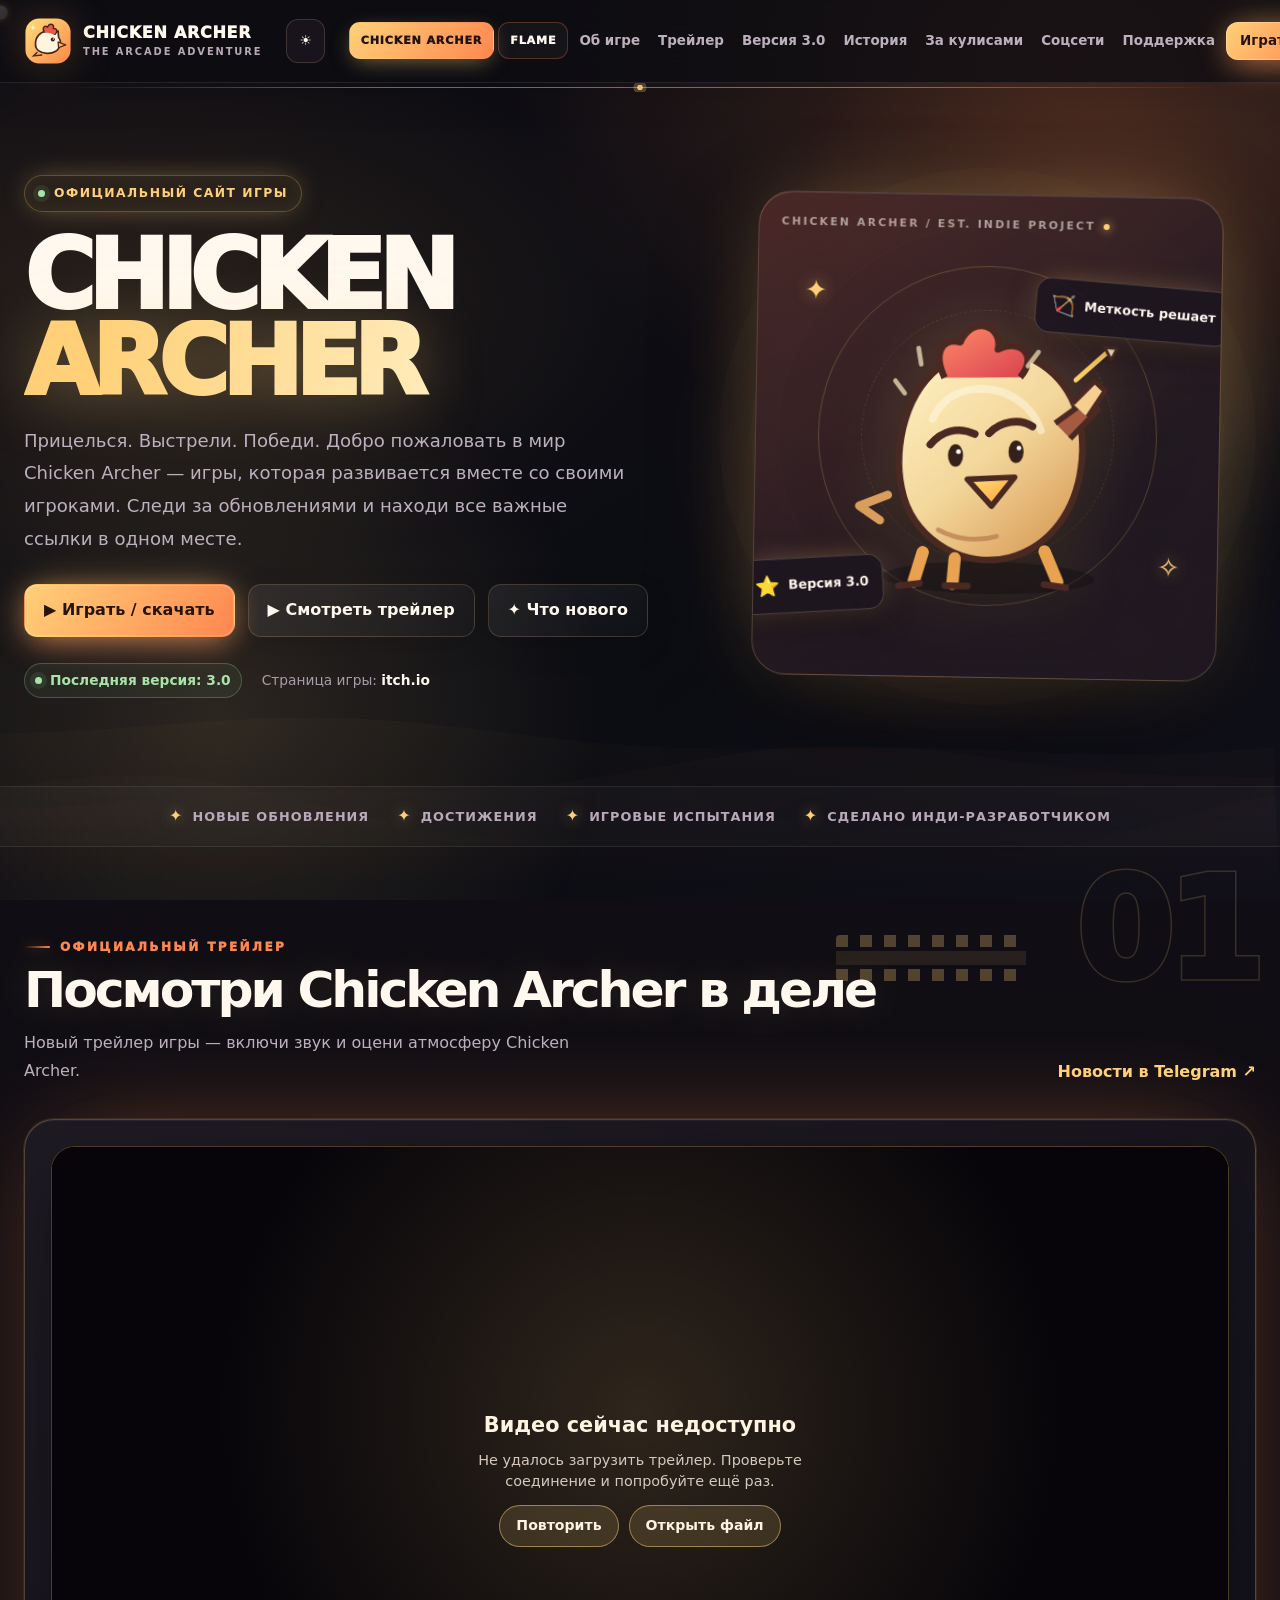
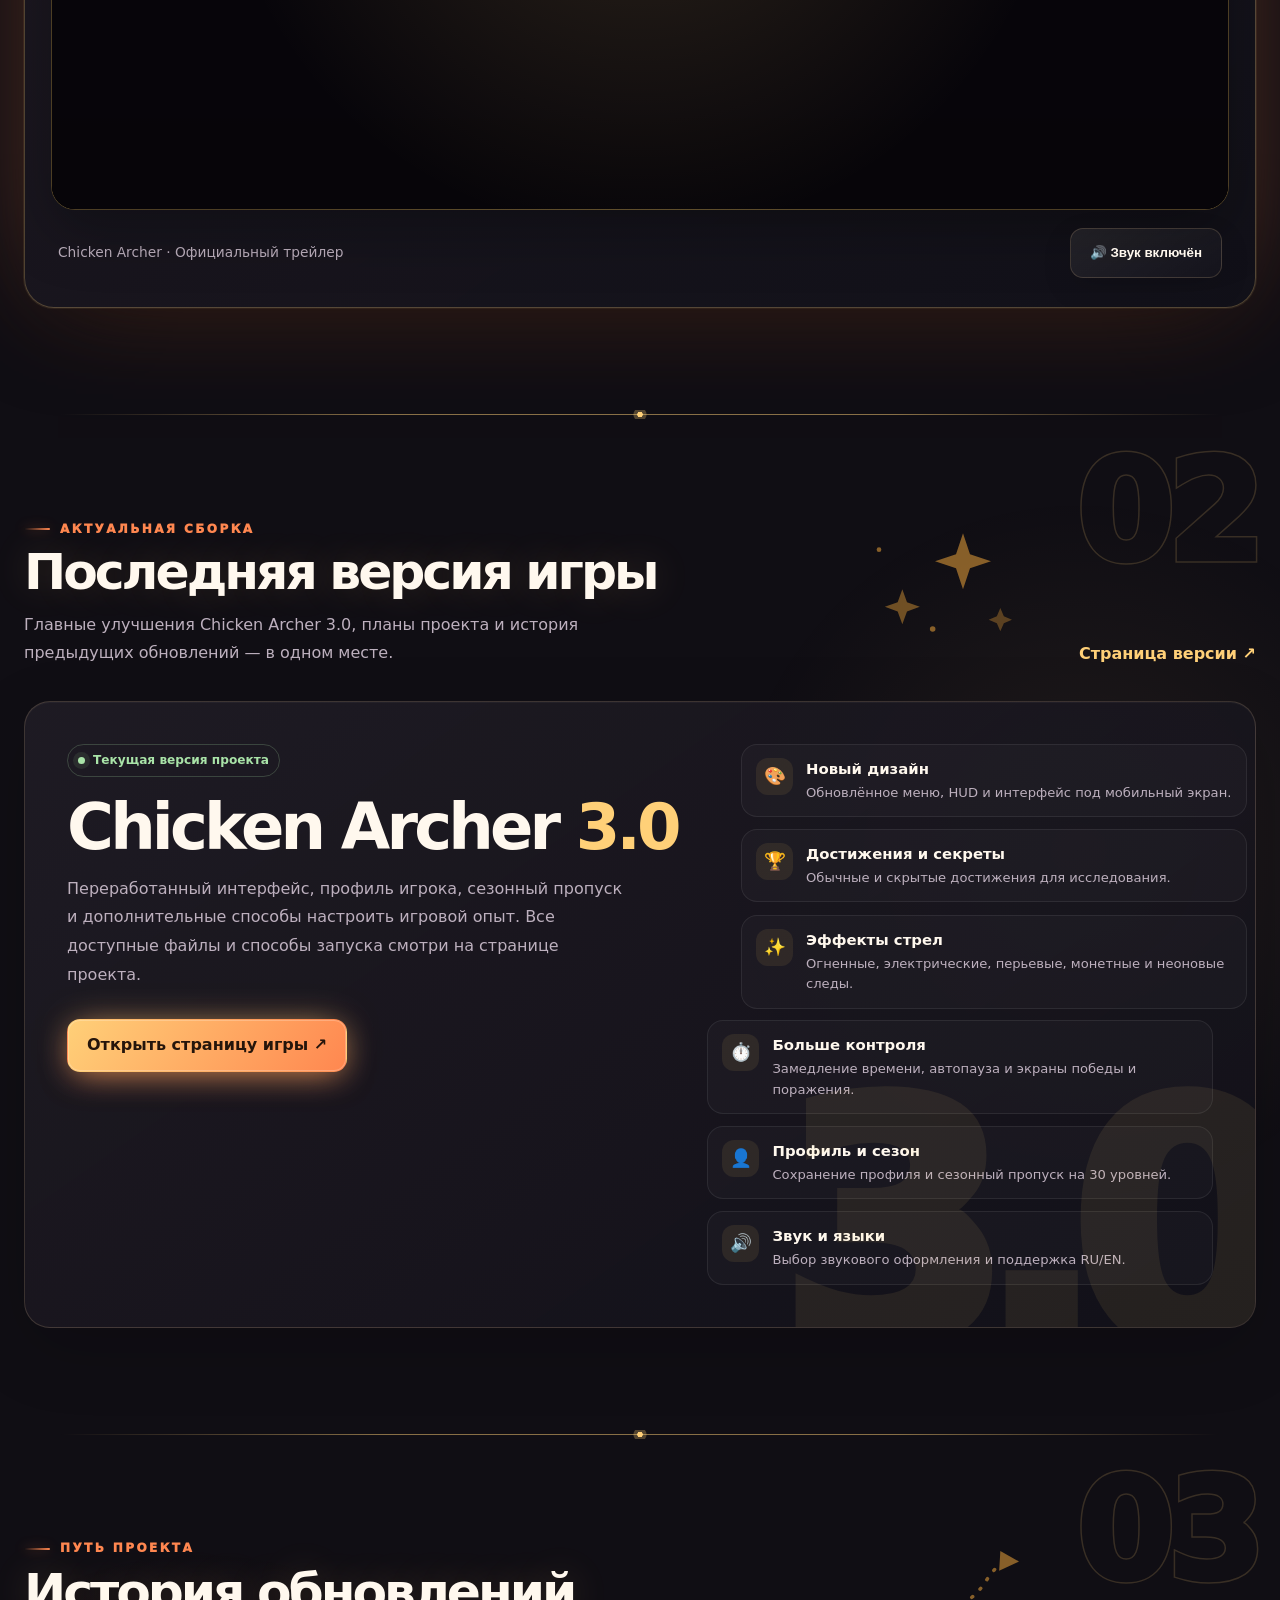
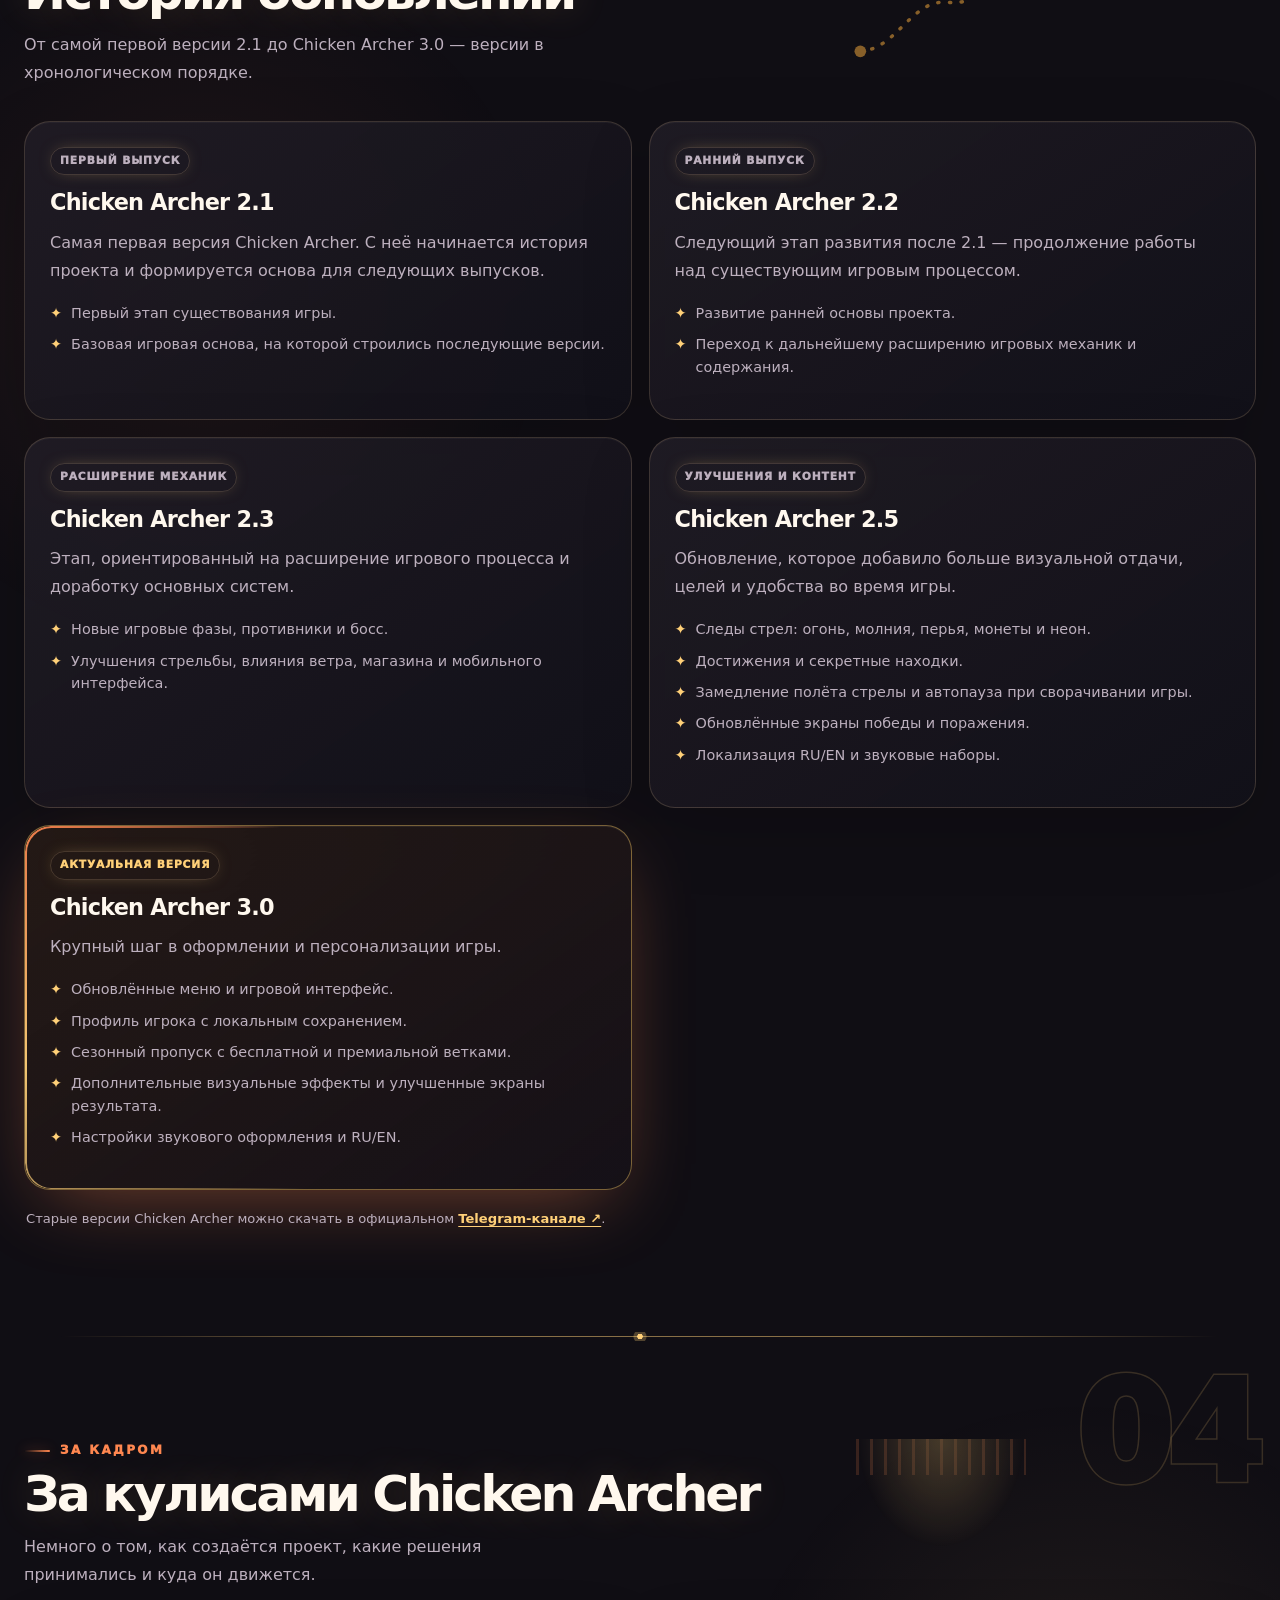
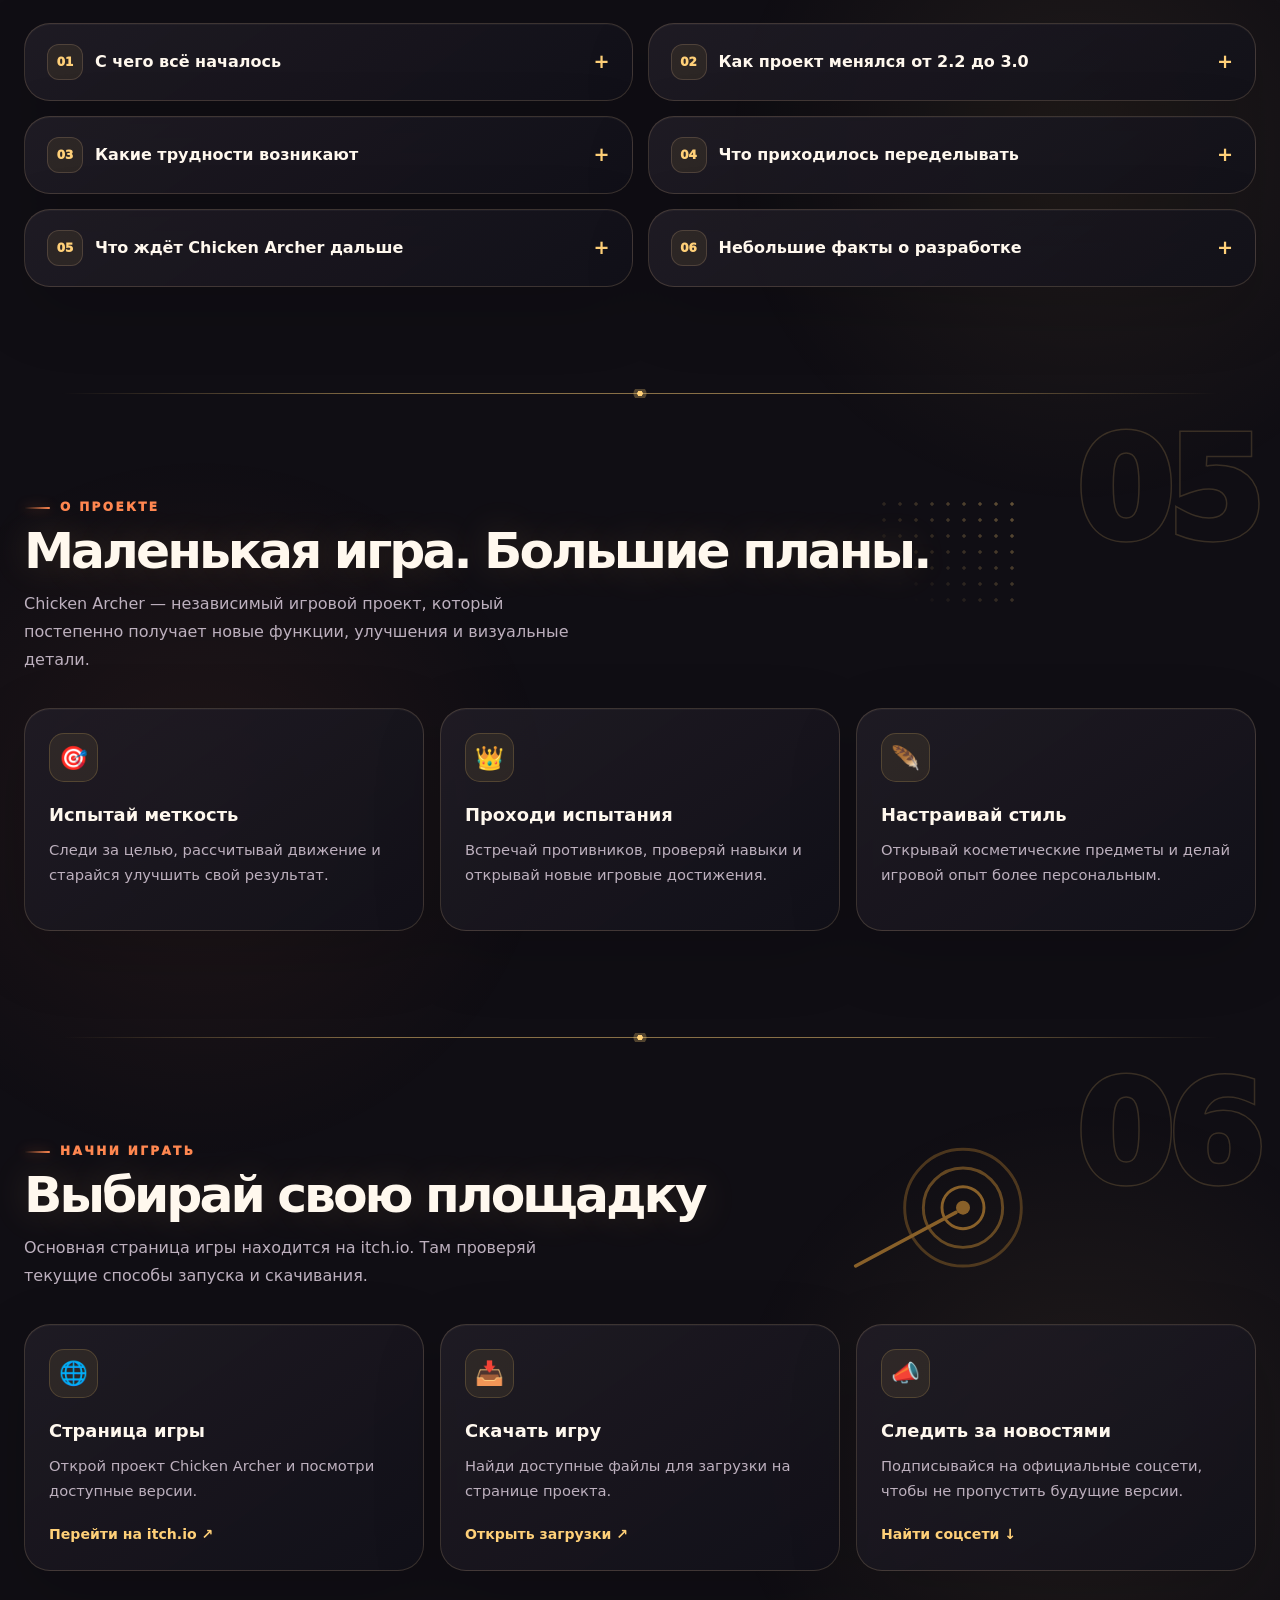
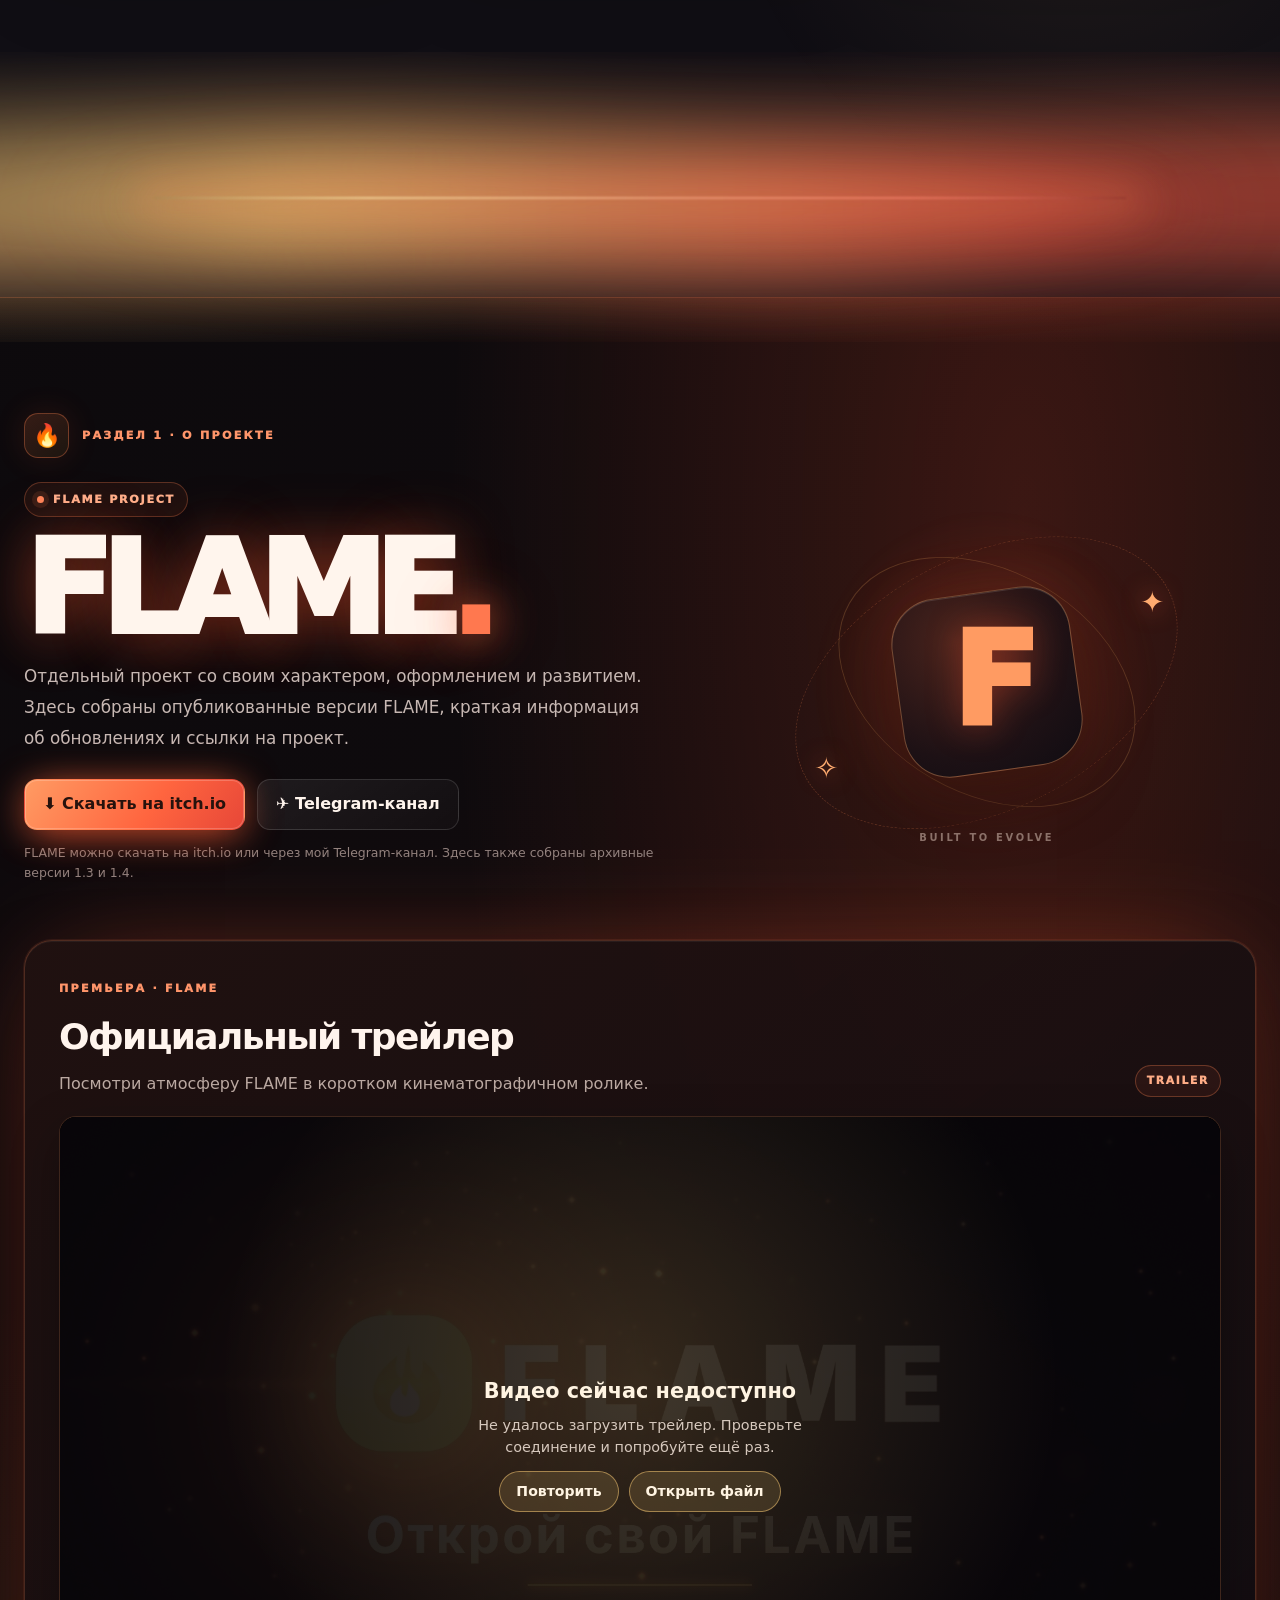
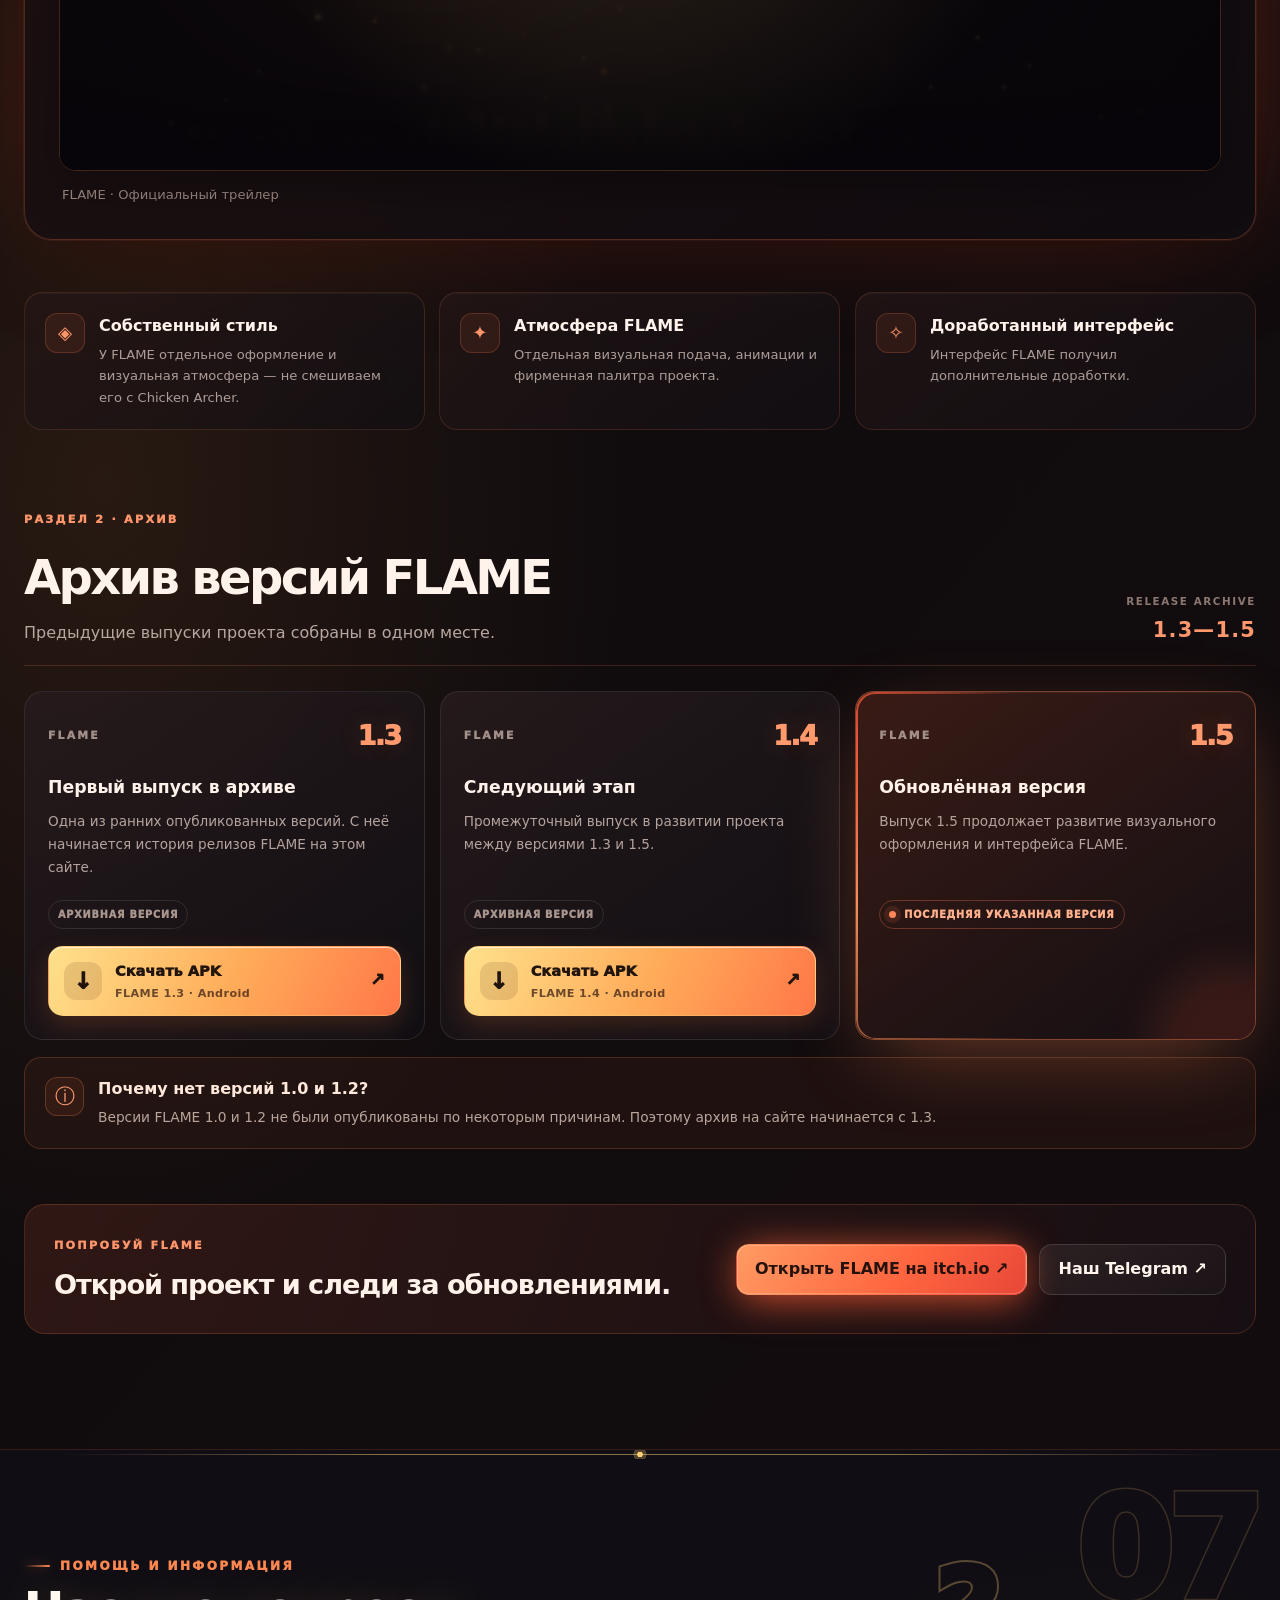
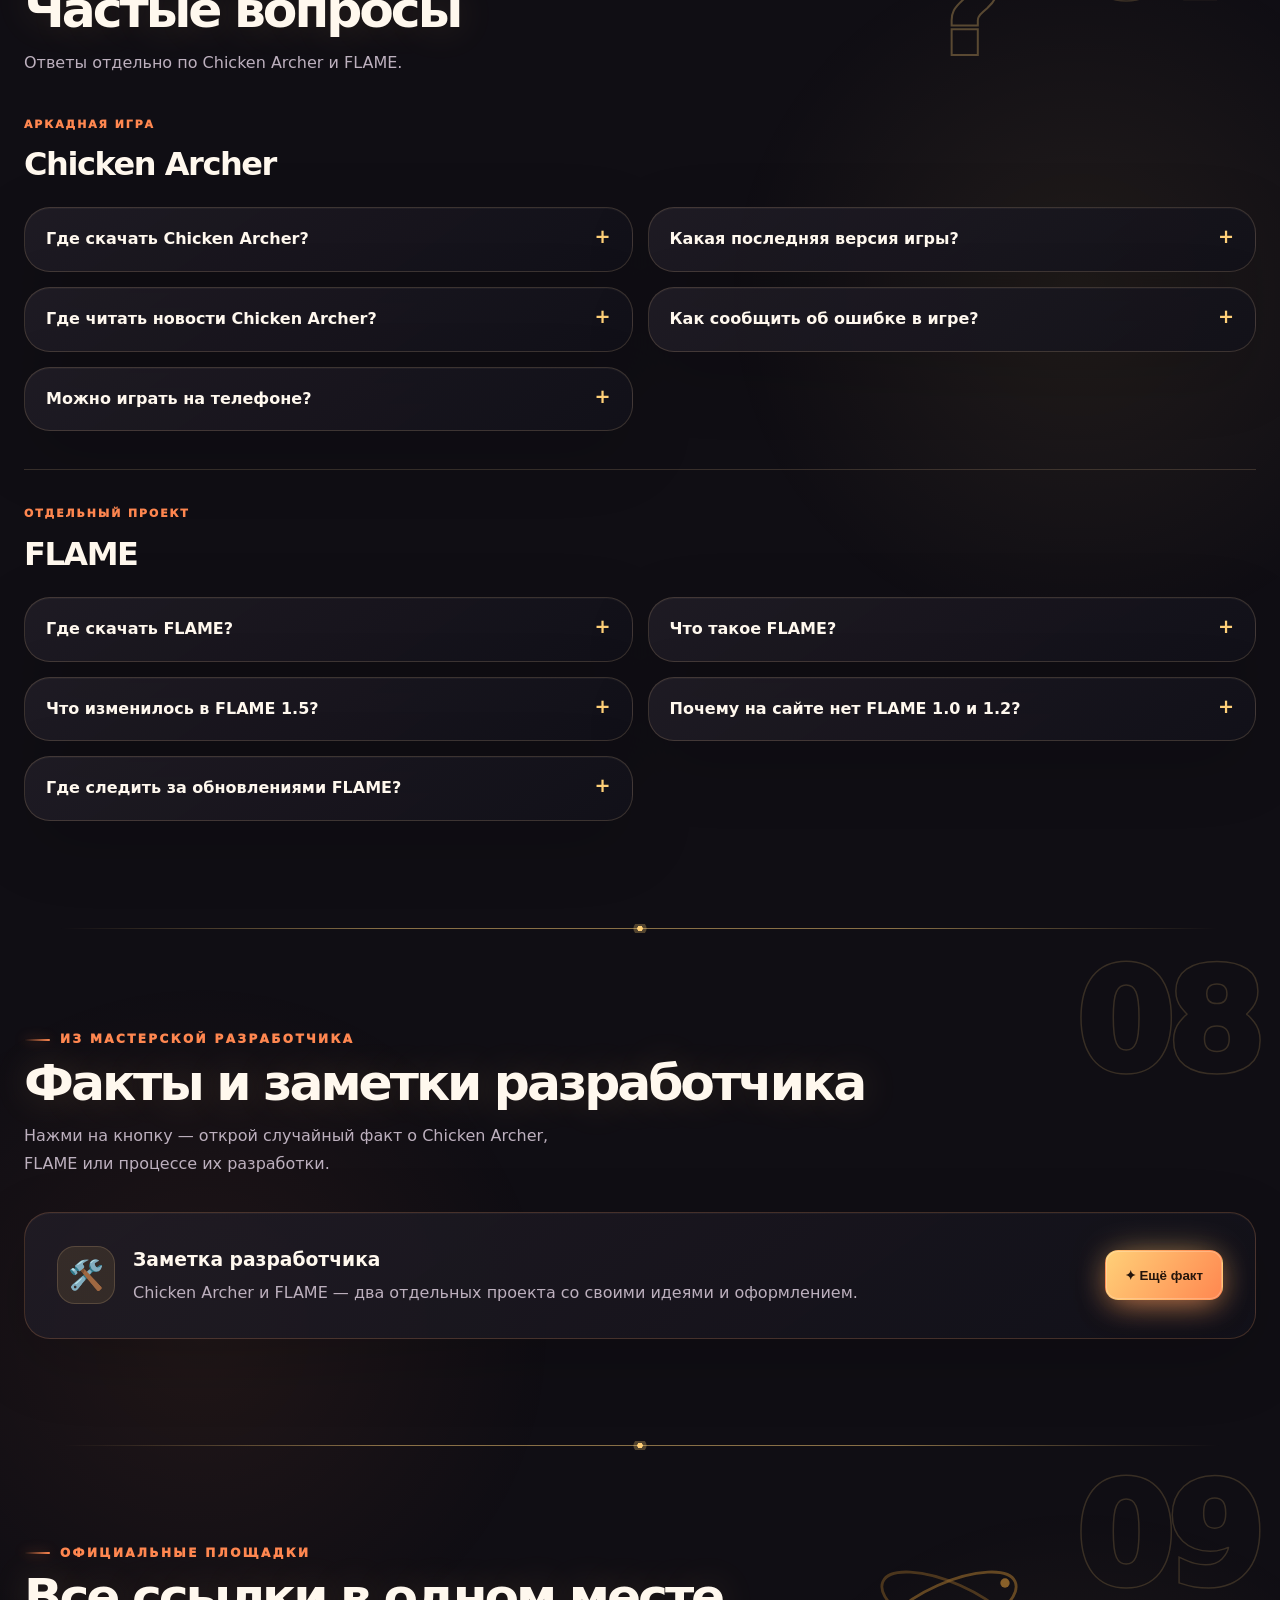
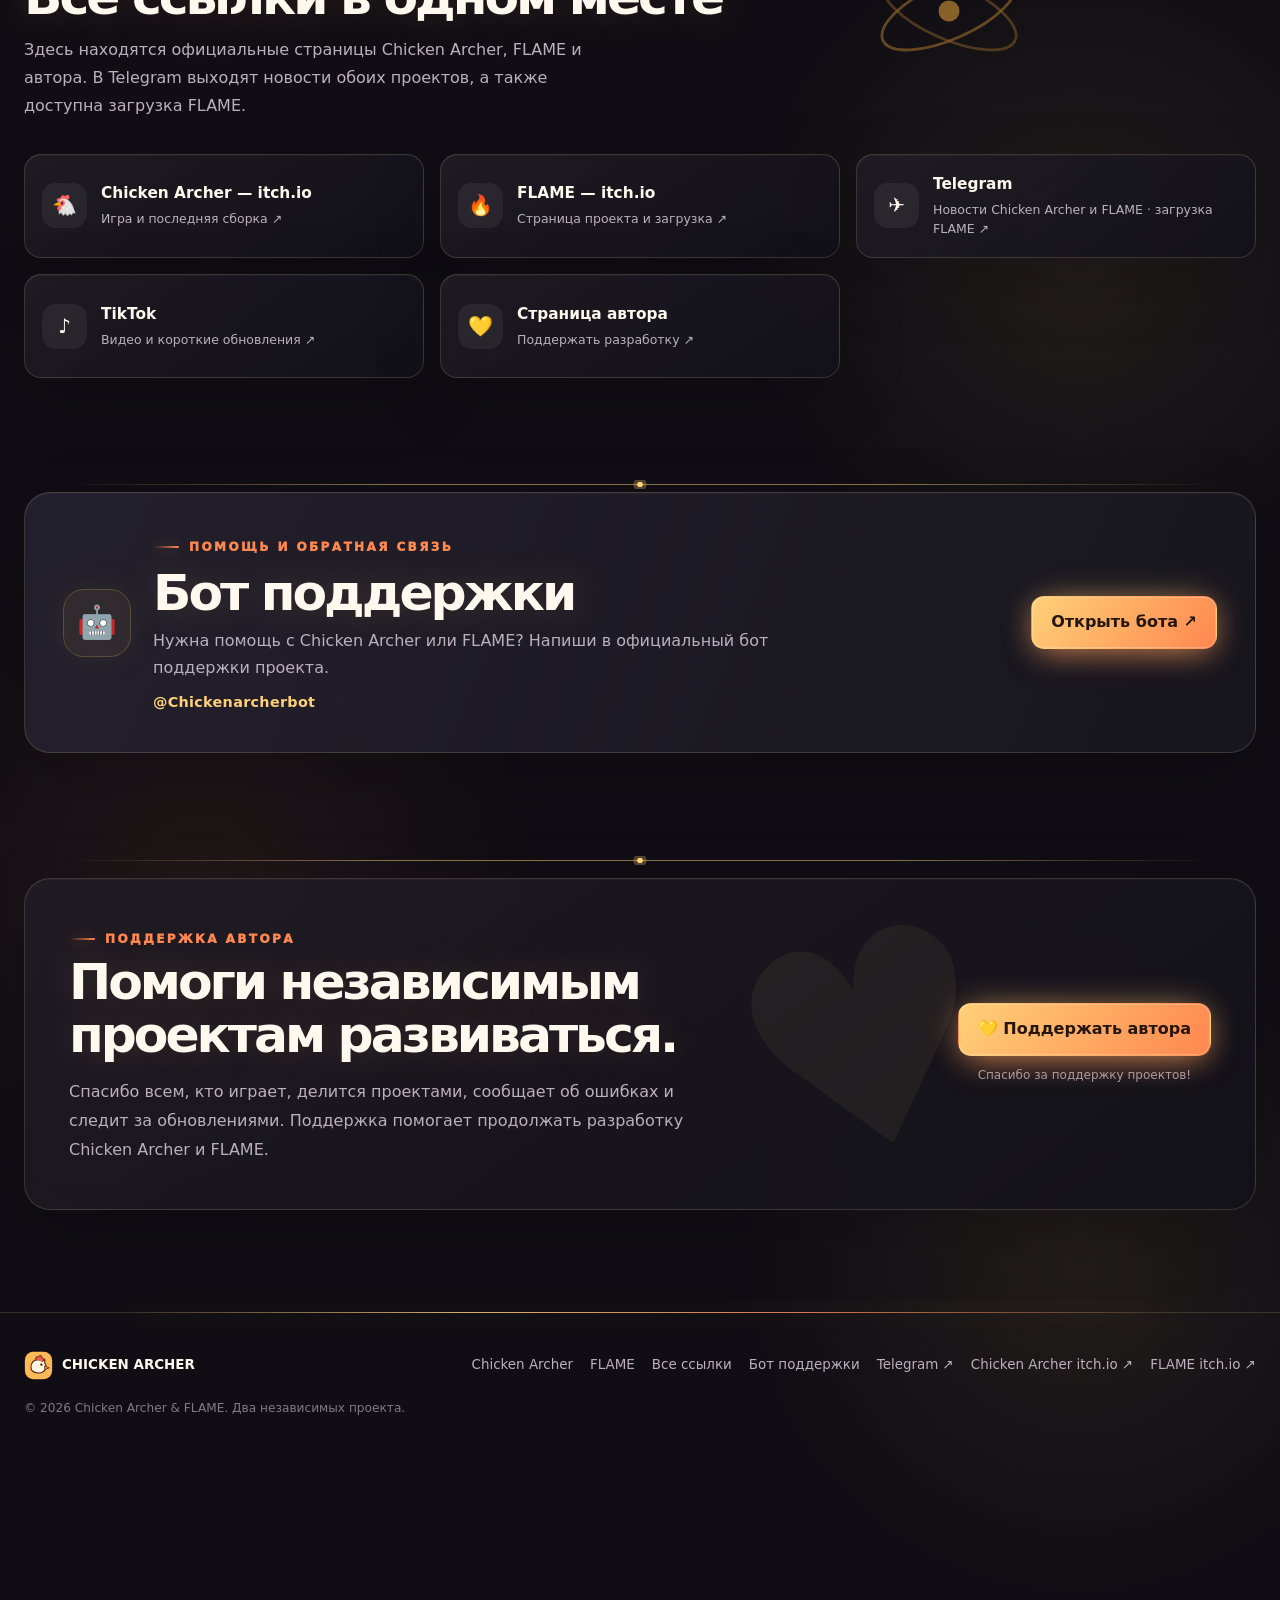
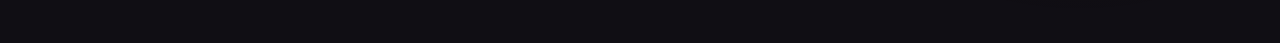
==== commit 8eb8644f: "Refresh Chicken Archer website UI" ====
--- a/index.html
+++ b/index.html
@@ -34,7 +34,7 @@
       var d = document.documentElement; d.classList.add('js');
       try { if (sessionStorage.getItem('ca-loader-seen') === '1') d.classList.add('loader-skip'); } catch (e) {}
       try { if (localStorage.getItem('chicken-archer-theme') === 'light') document.querySelector('meta[name="theme-color"]').setAttribute('content', '#f7f3ec'); } catch (e) {}
-      setTimeout(function () { d.classList.add('is-ready', 'reveal-all'); }, 5500);
+      setTimeout(function () { d.classList.add('is-ready', 'reveal-all', 'loader-skip'); }, 5500);   // last resort if scripts never ran: also drop the loader
     })();
   </script>
   <style>
@@ -729,6 +729,8 @@
   <link rel="stylesheet" href="assets/refresh.css">
   <script src="assets/refresh.js" defer></script>
   <script src="assets/mascot.js" defer></script>
+  <link rel="stylesheet" href="assets/mobile.css" media="(max-width: 760px)">
+  <script src="assets/mobile.js" defer></script>
 </head>
 <body data-theme="dark" data-project="chicken">
   <div class="palette-backdrop" aria-hidden="true"></div>
@@ -853,7 +855,7 @@
       const labels = ['Разбираем страницу…', 'Подключаем оформление…', 'Оживляем интерфейс…', 'Готово!'];
       const bar = document.getElementById('ldBar'), status = document.getElementById('ldStatus');
       const t0 = performance.now();
-      let done = 0, finishing = false, minShow = reduce ? 150 : 750;
+      let done = 0, finishing = false, minShow = reduce ? 150 : 1150;
       const finish = () => {
         clearTimeout(blinkTimer);
         scr.classList.add('hit');
@@ -1313,6 +1315,15 @@
     </div>
   </footer>
 
+
+  <div class="sheet-scrim" id="sheetScrim" hidden></div>
+  <nav class="dock" id="dock" aria-label="Быстрая навигация">
+    <a href="#home" data-dock="home"><svg viewBox="0 0 24 24" aria-hidden="true" fill="none" stroke="currentColor" stroke-width="1.9" stroke-linecap="round" stroke-linejoin="round"><path d="M4 11l8-7 8 7"/><path d="M6 10v9h12v-9"/><path d="M10 19v-5h4v5"/></svg><span>Главная</span></a>
+    <a href="#trailer" data-dock="trailer"><svg viewBox="0 0 24 24" aria-hidden="true" fill="none" stroke="currentColor" stroke-width="1.9" stroke-linecap="round" stroke-linejoin="round"><rect x="3" y="5" width="18" height="14" rx="3.5"/><path d="M10.5 9.5v5l4.2-2.5z" fill="currentColor"/></svg><span>Трейлер</span></a>
+    <a href="#version" data-dock="version"><svg viewBox="0 0 24 24" aria-hidden="true" fill="none" stroke="currentColor" stroke-width="1.9" stroke-linecap="round" stroke-linejoin="round"><path d="M12 3l2.4 5.2 5.6.7-4.1 3.9 1.1 5.6L12 15.6 7 18.4l1.1-5.6L4 8.9l5.6-.7z"/></svg><span>Версии</span></a>
+    <a href="#flame" data-dock="flame"><svg viewBox="0 0 24 24" aria-hidden="true" fill="none" stroke="currentColor" stroke-width="1.9" stroke-linecap="round" stroke-linejoin="round"><path d="M12 3c.6 3.2-2.2 4.6-3.6 7.1C7 12.7 8 15 9.6 15.6c-.4-1.5.3-2.6 1.3-3.5.4 1.5 1.9 2 2.2 3.6 1.3-.7 2-2.1 1.7-3.8C16.6 13 17.8 15 17 17.2 16.3 19.3 14.3 21 12 21c-3.3 0-6-2.5-6-5.8C6 10.8 11.3 8.3 12 3z"/></svg><span>FLAME</span></a>
+    <button type="button" data-dock="menu" id="dockMenu" aria-controls="navLinks" aria-expanded="false"><svg viewBox="0 0 24 24" aria-hidden="true" fill="none" stroke="currentColor" stroke-width="1.9" stroke-linecap="round" stroke-linejoin="round"><path d="M4 7h16M4 12h16M4 17h10"/></svg><span>Меню</span></button>
+  </nav>
 
   <div class="mascot-widget" aria-label="Маскот Chicken Archer">
     <div class="mascot-bubble" id="mascotBubble" role="status">Привет! Нажми на меня — покажу случайный факт.</div>
@@ -1669,4 +1680,4 @@
   </script>
 
 </body>
-</html>
+</html>
--- a/assets/refresh.css
+++ b/assets/refresh.css
@@ -0,0 +1,629 @@
+/* ==========================================================================
+   Chicken Archer & FLAME — visual refresh layer (loaded after the inline <style>)
+   Sections:
+     0. Design tokens (colour triples are driven by assets/refresh.js while scrolling)
+     1. Atmosphere: flowing backdrop, ambient canvas
+     2. Typography & headings
+     3. Buttons & navigation
+     4. Glow surfaces (cards, panels, FLAME blocks)
+     5. Section character & decorations
+     6. Scroll reveal & hero entrance
+     7. Mascot (SVG character + widget)
+     8. Loading screen
+     9. Light theme, responsive, reduced motion
+
+   TRAILERS: nothing in this file targets <video>, .trailer-frame, .flame-trailer-frame
+   or the controls rows. The surrounding shells only receive box-shadow glow.
+   ========================================================================== */
+
+/* ---------- 0. tokens ---------------------------------------------------- */
+@property --ang { syntax: "<angle>"; inherits: false; initial-value: 0deg; }
+
+body[data-theme][data-project] {
+  /* r,g,b triples — JS interpolates them between page zones */
+  --ac-rgb: 255, 208, 120;
+  --ac2-rgb: 255, 135, 80;
+  --bga-rgb: 255, 129, 68;
+  --bgb-rgb: 255, 192, 91;
+  --base1-rgb: 16, 14, 20;
+  --base2-rgb: 12, 13, 19;
+  --base3-rgb: 17, 16, 25;
+  --site-accent: rgb(var(--ac-rgb));
+  --site-secondary: rgb(var(--ac2-rgb));
+  --glow-a: rgba(var(--ac-rgb), .55);
+  --glow-b: rgba(var(--ac2-rgb), .38);
+  --ease-out: cubic-bezier(.2, .72, .18, 1);
+  --ease-spring: cubic-bezier(.34, 1.56, .64, 1);
+  --par: 0;
+  --progress: 0;
+  transition: color .7s ease;
+}
+
+/* ---------- 1. atmosphere ------------------------------------------------ */
+.palette-backdrop {
+  background:
+    radial-gradient(ellipse at 82% 5%, rgba(var(--bga-rgb), .20), transparent 34rem),
+    radial-gradient(ellipse at 12% 34%, rgba(var(--bgb-rgb), .11), transparent 32rem),
+    linear-gradient(145deg, rgb(var(--base1-rgb)), rgb(var(--base2-rgb)) 65%, rgb(var(--base3-rgb)));
+  transition: none;
+  overflow: hidden;
+}
+.palette-backdrop::before,
+.palette-backdrop::after {
+  content: ""; position: absolute; border-radius: 50%; pointer-events: none; will-change: transform;
+}
+.palette-backdrop::before {
+  width: 70vmax; height: 70vmax; left: -18vmax; top: 30vh;
+  background: radial-gradient(circle, rgba(var(--ac-rgb), .13), transparent 62%);
+  animation: driftA 38s ease-in-out infinite alternate;
+}
+.palette-backdrop::after {
+  width: 62vmax; height: 62vmax; right: -20vmax; top: -14vmax;
+  background: radial-gradient(circle, rgba(var(--ac2-rgb), .13), transparent 62%);
+  animation: driftB 46s ease-in-out infinite alternate;
+}
+@keyframes driftA { to { transform: translate3d(14vmax, -10vmax, 0) scale(1.15); } }
+@keyframes driftB { to { transform: translate3d(-12vmax, 16vmax, 0) scale(.92); } }
+
+.ambient-bg .fx-canvas { position: absolute; inset: 0; width: 100%; height: 100%; display: block; }
+.ambient-bg .ambient-particle { display: none; }
+
+/* ---------- 2. typography ------------------------------------------------ */
+h1 span {
+  background: linear-gradient(100deg, var(--site-accent) 5%, #fff4cf 38%, var(--site-secondary) 62%, var(--site-accent) 95%);
+  background-size: 220% 100%;
+  -webkit-background-clip: text; background-clip: text;
+  -webkit-text-fill-color: transparent; color: transparent; text-shadow: none;
+  filter: drop-shadow(0 6px 30px rgba(var(--ac-rgb), .30));
+  animation: titleShine 9s ease-in-out infinite;
+}
+@keyframes titleShine { 0%, 100% { background-position: 0% 50%; } 50% { background-position: 100% 50%; } }
+h2 { text-shadow: 0 0 38px rgba(var(--ac-rgb), .16); }
+.flame-title { text-shadow: 0 0 60px rgba(255, 87, 47, .34), 0 10px 55px rgba(255, 87, 47, .18); }
+.flame-title span { filter: drop-shadow(0 0 18px rgba(255, 120, 79, .55)); animation: flameBreath 3.6s ease-in-out infinite; }
+@keyframes flameBreath { 50% { filter: drop-shadow(0 0 30px rgba(255, 150, 79, .85)); } }
+.kicker { display: inline-flex; align-items: center; gap: 10px; }
+.kicker::before {
+  content: ""; width: 26px; height: 2px; border-radius: 2px; flex: none;
+  background: linear-gradient(90deg, transparent, var(--site-secondary));
+  box-shadow: 0 0 12px var(--glow-b);
+}
+.eyebrow { box-shadow: 0 0 28px -8px var(--glow-a), inset 0 0 18px rgba(var(--ac-rgb), .05); }
+.pulse-dot { animation: dotPulse 2.4s ease-in-out infinite; }
+@keyframes dotPulse { 50% { box-shadow: 0 0 0 8px rgba(169, 227, 168, .02), 0 0 14px rgba(169, 227, 168, .6); } }
+.text-link { position: relative; }
+.text-link::after {
+  content: ""; position: absolute; left: 0; right: 0; bottom: -4px; height: 1px;
+  background: linear-gradient(90deg, var(--site-accent), transparent);
+  transform: scaleX(0); transform-origin: left; transition: transform .35s var(--ease-out);
+}
+.text-link:hover { text-decoration: none; }
+.text-link:hover::after { transform: scaleX(1); }
+
+/* ---------- 3. buttons & navigation ------------------------------------- */
+.topbar { transition: background .4s ease, box-shadow .4s ease; }
+.topbar::after {
+  content: ""; position: absolute; left: 0; right: 0; bottom: -1px; height: 2px; pointer-events: none;
+  transform: scaleX(var(--progress)); transform-origin: 0 50%;
+  background: linear-gradient(90deg, var(--site-accent), var(--site-secondary));
+  box-shadow: 0 0 14px var(--glow-a), 0 0 3px var(--glow-a);
+}
+.brand-mark { transition: transform .5s var(--ease-spring), filter .4s; }
+.brand:hover .brand-mark { transform: rotate(-8deg) scale(1.07); filter: drop-shadow(0 0 26px rgba(var(--ac2-rgb), .6)); }
+
+.button, .flame-button, .nav-cta, .theme-toggle, .inline-copy, .flame-download-button {
+  position: relative; overflow: hidden; isolation: isolate;
+  transition: transform .28s var(--ease-out), box-shadow .35s ease, border-color .3s ease, filter .3s ease, background .3s ease;
+}
+.button::before, .flame-button::before, .nav-cta::before {
+  content: ""; position: absolute; inset: 0; z-index: -1; border-radius: inherit; pointer-events: none;
+  background: linear-gradient(180deg, rgba(255, 255, 255, .26), rgba(255, 255, 255, 0) 52%);
+  opacity: 0; transition: opacity .3s ease;
+}
+.button::after, .flame-button::after, .nav-cta::after {
+  content: ""; position: absolute; top: -20%; bottom: -20%; left: -60%; width: 38%; z-index: -1; pointer-events: none;
+  background: linear-gradient(100deg, transparent, rgba(255, 255, 255, .5), transparent);
+  transform: translateX(0) skewX(-18deg); opacity: 0;
+}
+.button:hover::before, .flame-button:hover::before, .nav-cta:hover::before { opacity: 1; }
+.button:hover::after, .flame-button:hover::after, .nav-cta:hover::after { animation: sheen .85s var(--ease-out) forwards; }
+@keyframes sheen { 0% { transform: translateX(0) skewX(-18deg); opacity: 0; } 20% { opacity: 1; } 100% { transform: translateX(520%) skewX(-18deg); opacity: 0; } }
+.button:hover, .flame-button:hover { transform: translateY(-3px) scale(1.015); filter: none; }
+.button:active, .flame-button:active, .nav-cta:active { transform: translateY(0) scale(.975); transition-duration: .1s; }
+
+.button-primary, .nav-cta {
+  background: linear-gradient(125deg, var(--site-accent), var(--site-secondary));
+  box-shadow: 0 10px 30px -6px rgba(var(--ac2-rgb), .5), 0 0 0 1px rgba(255, 255, 255, .22) inset, 0 0 36px -8px rgba(var(--ac-rgb), .65);
+  animation: ctaBreath 4.2s ease-in-out infinite;
+}
+@keyframes ctaBreath {
+  50% { box-shadow: 0 14px 38px -4px rgba(var(--ac2-rgb), .68), 0 0 0 1px rgba(255, 255, 255, .3) inset, 0 0 54px -4px rgba(var(--ac-rgb), .9); }
+}
+.button-primary:hover, .nav-cta:hover { box-shadow: 0 16px 44px -4px rgba(var(--ac2-rgb), .78), 0 0 0 1px rgba(255, 255, 255, .38) inset, 0 0 64px -2px rgba(var(--ac-rgb), .95); }
+.button-secondary, .flame-button-ghost {
+  background: linear-gradient(145deg, rgba(255, 255, 255, .07), rgba(255, 255, 255, .02));
+  backdrop-filter: blur(10px);
+}
+.button-secondary:hover, .flame-button-ghost:hover { border-color: rgba(var(--ac-rgb), .6); box-shadow: 0 12px 34px -8px var(--glow-a), 0 0 0 1px rgba(var(--ac-rgb), .25) inset; }
+.flame-button-primary { box-shadow: 0 12px 38px -6px rgba(255, 83, 47, .5), 0 0 0 1px rgba(255, 255, 255, .2) inset, 0 0 40px -8px rgba(255, 110, 60, .7); animation: ctaBreath 4.2s ease-in-out infinite; }
+.theme-toggle:hover, .inline-copy:hover { box-shadow: 0 8px 24px -8px var(--glow-a); }
+
+.nav-links > a:not(.nav-cta):not(.project-tab) { position: relative; }
+.nav-links > a:not(.nav-cta):not(.project-tab)::after {
+  content: ""; position: absolute; left: 10px; right: 10px; bottom: 3px; height: 2px; border-radius: 2px;
+  background: linear-gradient(90deg, var(--site-accent), var(--site-secondary));
+  box-shadow: 0 0 10px var(--glow-a);
+  transform: scaleX(0); transform-origin: center; transition: transform .3s var(--ease-out);
+}
+.nav-links > a:not(.nav-cta):not(.project-tab):hover::after { transform: scaleX(1); }
+.project-tab { box-shadow: 0 0 0 0 transparent; }
+body[data-project="chicken"] .chicken-tab, body[data-project="flame"] .flame-tab { box-shadow: 0 6px 22px -6px var(--glow-a); }
+
+.flame-download-button { border-radius: 15px; }
+.flame-download-button::after {
+  content: ""; position: absolute; inset: 0; z-index: -1; pointer-events: none;
+  background: linear-gradient(100deg, transparent 20%, rgba(255, 255, 255, .45) 50%, transparent 80%);
+  transform: translateX(-120%); transition: transform .8s var(--ease-out);
+}
+.flame-download-button:hover::after { transform: translateX(120%); }
+
+/* ---------- 4. glow surfaces -------------------------------------------- */
+.panel:not(.trailer-shell), .flame-feature, .flame-version, .flame-unreleased, .flame-bottom-cta, .flame-archive-note {
+  position: relative;
+  --mx: 50%; --my: 0%;
+}
+.panel:not(.trailer-shell)::before, .flame-feature::before, .flame-version::before, .flame-unreleased::before, .flame-bottom-cta::before, .flame-archive-note::before {
+  content: ""; position: absolute; inset: 0; z-index: 2; border-radius: inherit; padding: 1px; pointer-events: none;
+  background: radial-gradient(380px circle at var(--mx) var(--my), rgba(var(--ac-rgb), .95), rgba(var(--ac2-rgb), .4) 38%, transparent 66%);
+  -webkit-mask: linear-gradient(#000 0 0) content-box, linear-gradient(#000 0 0); -webkit-mask-composite: xor;
+  mask: linear-gradient(#000 0 0) content-box exclude, linear-gradient(#000 0 0);
+  opacity: 0; transition: opacity .4s ease;
+}
+.panel:not(.trailer-shell):not(.latest):not(.support)::after, .flame-feature::after, .flame-unreleased::after, .flame-bottom-cta::after, .flame-archive-note::after {
+  content: ""; position: absolute; inset: 0; z-index: 1; border-radius: inherit; pointer-events: none;
+  background: radial-gradient(460px circle at var(--mx) var(--my), rgba(var(--ac-rgb), .10), transparent 62%);
+  opacity: 0; transition: opacity .4s ease;
+}
+.panel:not(.trailer-shell):hover::before, .flame-feature:hover::before, .flame-version:hover::before, .flame-unreleased:hover::before, .flame-bottom-cta:hover::before, .flame-archive-note:hover::before,
+.panel:not(.trailer-shell):not(.latest):not(.support):hover::after, .flame-feature:hover::after, .flame-unreleased:hover::after, .flame-bottom-cta:hover::after, .flame-archive-note:hover::after,
+.behind-card[open]::before { opacity: 1; }
+.panel:not(.trailer-shell):hover, .flame-feature:hover { box-shadow: 0 26px 70px -18px rgba(0, 0, 0, .5), 0 0 60px -22px var(--glow-a), inset 0 1px rgba(255, 255, 255, .06); }
+.panel, .flame-feature { transition: transform .32s var(--ease-out), border-color .3s ease, box-shadow .4s ease; }
+.flame-feature:hover { transform: translateY(-4px); border-color: rgba(255, 139, 91, .4); }
+
+/* the “current” release cards carry a slowly travelling light ring */
+.version-card.current::before, .flame-version-current::before {
+  opacity: 1; padding: 1.5px;
+  background: conic-gradient(from var(--ang), transparent 0 52%, rgba(var(--ac-rgb), .95) 72%, rgba(var(--ac2-rgb), .9) 84%, transparent 96%);
+  animation: ringSpin 7s linear infinite;
+}
+.flame-version-current::before { background: conic-gradient(from var(--ang), transparent 0 52%, rgba(255, 150, 90, .95) 72%, rgba(255, 90, 60, .9) 84%, transparent 96%); }
+@keyframes ringSpin { to { --ang: 360deg; } }
+.version-card.current, .flame-version-current { box-shadow: 0 24px 80px -24px rgba(var(--ac2-rgb), .45), inset 0 1px rgba(255, 255, 255, .06); }
+
+/* card icons: soft halo */
+.card-icon, .feature-icon, .flame-feature-icon, .tip-icon, .support-bot-icon, .behind-number {
+  transition: transform .4s var(--ease-spring), box-shadow .4s ease;
+}
+.game-card:hover .card-icon, .about-card:hover .card-icon, .feature-row:hover .feature-icon, .flame-feature:hover .flame-feature-icon {
+  transform: translateY(-3px) rotate(-6deg) scale(1.08); box-shadow: 0 10px 28px -6px var(--glow-a);
+}
+.card-arrow { display: inline-block; transition: transform .3s var(--ease-out), letter-spacing .3s; }
+.game-card:hover .card-arrow { transform: translateX(6px); }
+.feature-row { transition: transform .3s var(--ease-out), border-color .3s, background .3s; }
+.feature-row:hover { transform: translateX(5px); border-color: rgba(var(--ac-rgb), .28); background: rgba(var(--ac-rgb), .05); }
+.social-card .social-logo { transition: transform .4s var(--ease-spring), background .3s; }
+.social-card:hover .social-logo { transform: scale(1.1) rotate(-5deg); background: rgba(var(--ac-rgb), .16); }
+.version-badge { box-shadow: 0 0 18px -8px var(--glow-a); }
+details[open].panel { box-shadow: 0 20px 60px -20px var(--glow-a); }
+summary::after { transition: transform .3s var(--ease-out); }
+details[open] summary::after { transform: rotate(180deg); }
+.behind-copy { animation: detailsIn .45s var(--ease-out); }
+@keyframes detailsIn { from { opacity: 0; transform: translateY(-6px); } }
+
+/* outer shells of the trailers: glow only (box-shadow), nothing inside is touched */
+.trailer-shell {
+  border-color: rgba(var(--ac-rgb), .26);
+  box-shadow: 0 30px 90px -26px rgba(0, 0, 0, .6), 0 0 0 1px rgba(var(--ac-rgb), .10), 0 0 110px -34px rgba(var(--ac2-rgb), .55), inset 0 1px rgba(255, 255, 255, .05);
+}
+.flame-trailer {
+  box-shadow: 0 30px 90px -26px rgba(0, 0, 0, .6), 0 0 0 1px rgba(255, 120, 79, .10), 0 0 110px -34px rgba(255, 90, 50, .55), inset 0 1px rgba(255, 255, 255, .05);
+}
+
+/* ---------- 5. section character & decorations -------------------------- */
+main > section:not(#home):not(#flame):not(.trailer-section) { position: relative; overflow-x: clip; }
+main > section:not(#home):not(#flame):not(.trailer-section)::before {
+  content: ""; position: absolute; z-index: -1; pointer-events: none;
+  width: min(62vw, 760px); aspect-ratio: 1; top: 6%; border-radius: 50%;
+  background: radial-gradient(circle, rgba(var(--ac-rgb), .075), transparent 66%);
+}
+main > section:nth-of-type(odd):not(#home):not(#flame):not(.trailer-section)::before { right: -14%; }
+main > section:nth-of-type(even):not(#home):not(#flame):not(.trailer-section)::before { left: -14%; background: radial-gradient(circle, rgba(var(--ac2-rgb), .07), transparent 66%); }
+
+/* hero art */
+.art-wrap::before { animation: orbitSpin 60s linear infinite; }
+@keyframes orbitSpin { to { transform: rotate(360deg); } }
+.art-wrap::after {
+  content: ""; position: absolute; z-index: -1; width: 92%; aspect-ratio: 1; border-radius: 50%; pointer-events: none;
+  background: conic-gradient(from var(--ang), rgba(var(--ac-rgb), .0), rgba(var(--ac-rgb), .30), rgba(var(--ac2-rgb), .0) 38%, rgba(var(--ac2-rgb), .26) 62%, rgba(var(--ac-rgb), 0));
+  filter: blur(46px); animation: orbitSpin 40s linear infinite; opacity: .85;   /* rotated with transform: rasterised once, moved on the compositor */
+}
+.art-panel {
+  transform: translate3d(0, calc(var(--par) * -.035px), 0) rotate(1deg);
+  box-shadow: 0 40px 110px -20px rgba(0, 0, 0, .55), 0 0 90px -30px var(--glow-a), inset 0 1px rgba(255, 255, 255, .08);
+}
+.art-panel .art-label::after { content: ""; display: inline-block; width: 6px; height: 6px; margin-left: 8px; border-radius: 50%; background: var(--site-accent); box-shadow: 0 0 10px var(--site-accent); animation: dotPulse 2.4s infinite; }
+.hero-mascot { filter: drop-shadow(0 24px 22px rgba(0, 0, 0, .35)) drop-shadow(0 0 30px rgba(var(--ac-rgb), .22)); }
+.float-tag { animation: tagFloat 6s ease-in-out infinite; box-shadow: 0 16px 36px -10px rgba(0, 0, 0, .5), 0 0 30px -10px var(--glow-a); }
+.tag-bottom { animation-delay: -3s; }
+@keyframes tagFloat { 50% { translate: 0 -7px; } }
+.star { text-shadow: 0 0 16px var(--glow-a); }
+
+/* ticker */
+.ticker { position: relative; overflow: hidden; }
+.ticker::before { content: ""; position: absolute; inset: 0; pointer-events: none; background: linear-gradient(90deg, transparent, rgba(var(--ac-rgb), .08), transparent); transform: translateX(-100%); animation: tickerSweep 8s ease-in-out infinite; }
+@keyframes tickerSweep { 60%, 100% { transform: translateX(100%); } }
+.ticker-inner b { text-shadow: 0 0 14px var(--glow-a); animation: twinkle 3s ease-in-out infinite; }
+.ticker-inner span:nth-child(2) b { animation-delay: .6s; } .ticker-inner span:nth-child(3) b { animation-delay: 1.2s; } .ticker-inner span:nth-child(4) b { animation-delay: 1.8s; }
+
+/* FLAME touches */
+.flame-core { animation: coreFloat 6s ease-in-out infinite; }
+@keyframes coreFloat { 50% { transform: rotate(-8deg) translateY(-8px); box-shadow: 0 30px 70px rgba(0, 0, 0, .4), 0 0 80px rgba(255, 90, 48, .3), inset 0 1px rgba(255, 255, 255, .12); } }
+.orbit-one { animation: orbitA 26s linear infinite; }
+.orbit-two { animation: orbitB 34s linear infinite; }
+@keyframes orbitA { to { transform: rotate(333deg) scaleY(.62); } }
+@keyframes orbitB { to { transform: rotate(-330deg) scaleY(.7); } }
+.flame-spark { animation: twinkle 2.6s ease-in-out infinite; } .spark-two { animation-delay: 1.1s; }
+.flame-mark { animation: flameBreath 3.6s ease-in-out infinite; }
+.palette-transition-line { animation: lineGlow 5s ease-in-out infinite; }
+@keyframes lineGlow { 50% { opacity: .65; } }
+.flame-version-number { transition: transform .3s var(--ease-spring); display: inline-block; }
+.flame-version:hover .flame-version-number { transform: scale(1.12); }
+
+/* footer */
+footer { position: relative; }
+footer::before { content: ""; position: absolute; top: -1px; left: 10%; right: 10%; height: 1px; background: linear-gradient(90deg, transparent, var(--site-accent), var(--site-secondary), transparent); box-shadow: 0 0 22px var(--glow-a); opacity: .8; }
+
+/* ---------- 6. reveal --------------------------------------------------- */
+html.js .rv {
+  opacity: 0; filter: blur(5px);
+  transform: translate3d(0, 28px, 0) scale(.985);
+  transition: opacity .8s var(--ease-out) var(--d, 0s), transform .9s var(--ease-out) var(--d, 0s), filter .8s var(--ease-out) var(--d, 0s);
+  will-change: opacity, transform;
+}
+html.js .rv[data-rv="left"] { transform: translate3d(-34px, 0, 0); }
+html.js .rv[data-rv="right"] { transform: translate3d(34px, 0, 0); }
+html.js .rv[data-rv="zoom"] { transform: scale(.94); }
+html.js .rv.in, html.reveal-all .rv { opacity: 1; filter: none; transform: none; }
+
+html.js:not(.is-ready) .hero-content > *, html.js:not(.is-ready) .art-wrap { opacity: 0; }
+html.is-ready .hero-content > * { animation: heroIn 1s var(--ease-out) both; }
+html.is-ready .hero-content > :nth-child(2) { animation-delay: .08s; }
+html.is-ready .hero-content > :nth-child(3) { animation-delay: .16s; }
+html.is-ready .hero-content > :nth-child(4) { animation-delay: .24s; }
+html.is-ready .hero-content > :nth-child(5) { animation-delay: .32s; }
+html.is-ready .art-wrap { animation: heroArt 1.3s var(--ease-out) .12s both; }
+@keyframes heroIn { from { opacity: 0; transform: translate3d(0, 30px, 0); filter: blur(8px); } }
+@keyframes heroArt { from { opacity: 0; transform: scale(.9) rotate(-3deg); filter: blur(8px); } }
+
+/* ---------- 7. mascot --------------------------------------------------- */
+.mascot-widget { right: 14px; bottom: 6px; transition: right .5s var(--ease-out), left .5s var(--ease-out), transform .6s var(--ease-spring), opacity .45s ease; transform: translateY(130%); opacity: 0; visibility: hidden; }
+.mascot-widget.show { transform: none; opacity: 1; visibility: visible; }
+.mascot-widget.dock-left { right: auto; left: 12px; justify-items: start; }
+.mascot-button {
+  width: clamp(88px, 9vw, 122px); height: auto; aspect-ratio: .88; padding: 0; border: 0; border-radius: 0;
+  background: none; box-shadow: none; backdrop-filter: none; font-size: 2.2rem; -webkit-tap-highlight-color: transparent;
+  transition: transform .3s var(--ease-spring), filter .3s;
+  filter: drop-shadow(0 14px 14px rgba(0, 0, 0, .35));
+}
+.mascot-button:hover { transform: translateY(-4px) scale(1.04); }
+.mascot-button:active { transform: scale(.95); }
+.mascot-button:focus-visible { outline: 3px solid var(--site-accent); outline-offset: 2px; border-radius: 24px; }
+.mascot-bubble {
+  position: relative; max-width: min(270px, calc(100vw - 112px)); margin-right: 6px;
+  border-color: rgba(var(--ac-rgb), .45); border-radius: 18px 18px 6px 18px;
+  background: linear-gradient(145deg, rgba(36, 28, 40, .94), rgba(22, 18, 28, .96));
+  box-shadow: 0 18px 44px rgba(0, 0, 0, .4), 0 0 34px -10px var(--glow-a); backdrop-filter: blur(14px);
+  transform-origin: 100% 100%; transition: opacity .3s ease, transform .4s var(--ease-spring);
+}
+.mascot-bubble::after { content: ""; position: absolute; right: 22px; bottom: -7px; width: 14px; height: 14px; background: inherit; border-right: 1px solid rgba(var(--ac-rgb), .45); border-bottom: 1px solid rgba(var(--ac-rgb), .45); transform: rotate(45deg); border-radius: 0 0 4px 0; }
+.mascot-widget.dock-left .mascot-bubble { border-radius: 18px 18px 18px 6px; transform-origin: 0 100%; margin: 0 0 0 6px; }
+.mascot-widget.dock-left .mascot-bubble::after { right: auto; left: 22px; }
+.mascot-bubble.show { transform: none; }
+
+.chicky { display: block; width: 100%; height: 100%; overflow: visible; pointer-events: none; --lx: 0; --ly: 0; --hx: 0; --ht: 0; --wr: 0; --wl: 0; }
+.chicky * { transform-box: fill-box; transform-origin: center; }
+/* idle motion lives on the <svg> box itself (compositor-friendly); animating SVG children forces layout every frame */
+.chicky { animation: chBob 3.4s ease-in-out infinite; transform-origin: 50% 100%; }
+.mascot-widget:not(.show) .chicky { animation-play-state: paused; }
+.chicky .bodyg { transform-origin: 50% 100%; }
+@keyframes chBob { 0%, 100% { transform: translateY(0) scale(1, 1); } 50% { transform: translateY(-2.4px) scale(1.012, .99); } }
+.chicky .face { transform: translate(calc(var(--hx) * 1px), 0) rotate(calc(var(--ht) * 1deg)); transition: transform .5s var(--ease-out); }
+.chicky .crest { transform-origin: 50% 100%; }
+.chicky[data-emo="delight"] .crest, .chicky[data-emo="happy"] .crest { animation: chCrest 1.2s ease-in-out infinite; }
+@keyframes chCrest { 0%, 100% { transform: rotate(-3deg); } 50% { transform: rotate(4deg); } }
+
+/* wings */
+.chicky .wing-r { transform-origin: 6% 8%; transform: rotate(calc((var(--wr) - 4) * 1deg)); transition: transform .5s var(--ease-spring); }
+.chicky .wing-l { transform-origin: 94% 8%; transform: rotate(calc((var(--wl) + 4) * 1deg)); transition: transform .5s var(--ease-spring); }
+.chicky.waving .wing-r { animation: chWave .42s ease-in-out infinite alternate; transition: none; }
+.chicky.waving-l .wing-l { animation: chWaveL .42s ease-in-out infinite alternate; transition: none; }
+@keyframes chWave { from { transform: rotate(-112deg); } to { transform: rotate(-142deg); } }
+@keyframes chWaveL { from { transform: rotate(112deg); } to { transform: rotate(142deg); } }
+.chicky.flap .wing-r { animation: chFlapR .16s ease-in-out infinite alternate; transition: none; }
+.chicky.flap .wing-l { animation: chFlapL .16s ease-in-out infinite alternate; transition: none; }
+@keyframes chFlapR { from { transform: rotate(-40deg); } to { transform: rotate(-84deg); } }
+@keyframes chFlapL { from { transform: rotate(40deg); } to { transform: rotate(84deg); } }
+.chicky.hop .bodyg { animation: chHop .55s var(--ease-out); }
+@keyframes chHop { 0% { transform: translateY(0) scale(1.05, .93); } 38% { transform: translateY(-17px) scale(.97, 1.04); } 70% { transform: translateY(0) scale(1.05, .93); } 100% { transform: none; } }
+.chicky.shake .face, .chicky.shake .bodyg { animation: chShake .45s linear; }
+@keyframes chShake { 20% { transform: translateX(-3px) rotate(-2deg); } 40% { transform: translateX(3px) rotate(2deg); } 60% { transform: translateX(-2px); } 80% { transform: translateX(2px); } }
+
+/* eyes, lids, pupils — driven by per-emotion custom properties */
+.chicky .eye-open { opacity: calc(1 - var(--arc, 0)); transition: opacity .18s; }
+.chicky .eye-r-g { --arc: var(--arcR, 0); }
+.chicky .eye-l-g { --arc: var(--arcL, 0); }
+.chicky .eye-arc { opacity: var(--arc, 0); transition: opacity .18s; }
+.chicky .pupil { transform: translate(calc((var(--lx) + var(--pox, 0)) * 1px), calc((var(--ly) + var(--poy, 0)) * 1px)) scale(var(--ps, 1)); transition: transform .22s var(--ease-out); }
+.chicky .lid { transform: translateY(calc(var(--lid, 0) * 29px)); transition: transform .14s ease-out; }
+.chicky .eye-l-g .lid { --lid: var(--lidL, 0); }
+.chicky .eye-r-g .lid { --lid: var(--lidR, 0); }
+.chicky.blink .lid { --lid: 1 !important; transition-duration: .07s; }
+.chicky .eyewhite { transform: scale(var(--es, 1)); transition: transform .25s var(--ease-spring); }
+.chicky .sparkle { opacity: var(--spk, 0); transition: opacity .2s; }
+.chicky[data-emo="delight"] .sparkle { animation: chSpark .9s ease-in-out infinite alternate; }
+@keyframes chSpark { from { transform: scale(.8) rotate(-8deg); } to { transform: scale(1.18) rotate(8deg); } }
+.chicky .brow-l { transform: translateY(calc(var(--bly, 0) * 1px)) rotate(calc(var(--blr, 0) * 1deg)); transition: transform .3s var(--ease-spring); }
+.chicky .brow-r { transform: translateY(calc(var(--bry, 0) * 1px)) rotate(calc(var(--brr, 0) * 1deg)); transition: transform .3s var(--ease-spring); }
+.chicky .blush { opacity: var(--blush, .0); transition: opacity .3s; }
+.chicky .sweat { opacity: var(--sweat, 0); transform: translateY(calc(var(--sweat, 0) * 2px)); transition: opacity .3s, transform .6s; }
+.chicky .zzz { opacity: var(--zzz, 0); transition: opacity .4s; }
+.chicky[data-emo="sleepy"] .zzz text { animation: chZ 2.6s ease-in-out infinite; }
+.chicky[data-emo="sleepy"] .zzz text:nth-child(2) { animation-delay: .8s; } .chicky[data-emo="sleepy"] .zzz text:nth-child(3) { animation-delay: 1.6s; }
+@keyframes chZ { 0% { transform: translate(0, 6px) scale(.7); opacity: 0; } 30% { opacity: 1; } 100% { transform: translate(8px, -14px) scale(1.1); opacity: 0; } }
+.chicky .m-smile { opacity: var(--smile, 0); } .chicky .m-frown { opacity: var(--frown, 0); } .chicky .m-smirk { opacity: var(--smirk, 0); } .chicky .m-wob { opacity: var(--wob, 0); }
+.chicky .m-smile, .chicky .m-frown, .chicky .m-smirk, .chicky .m-wob { transition: opacity .25s; }
+.chicky .jaw { transform: translateY(calc(var(--open, 0) * 7px)); transition: transform .2s var(--ease-spring); }
+.chicky .mouth-in { transform: scaleY(var(--open, 0)); transform-origin: 50% 0; transition: transform .2s var(--ease-spring); }
+.chicky .head-tilt { transform: rotate(calc(var(--tilt, 0) * 1deg)); transition: transform .5s var(--ease-spring); transform-origin: 50% 90%; }
+
+/* the ten emotions */
+.chicky[data-emo="calm"]       { --smile: .55; }
+.chicky[data-emo="happy"]      { --arcL: 1; --arcR: 1; --smile: 1; --open: .7; --blush: .9; --blr: -4; --brr: 4; --bly: -3; --bry: -3; --wr: -14; --wl: 14; }
+.chicky[data-emo="surprised"]  { --es: 1.22; --ps: .62; --bly: -9; --bry: -9; --open: 1; --wr: -38; --wl: 38; --blush: .15; --ht: 0; }
+.chicky[data-emo="curious"]    { --tilt: 7; --bly: -8; --blr: -6; --bry: 1; --brr: 3; --pox: 2.4; --poy: -2; --open: .22; --smile: .15; --hx: 2; --wr: -8; }
+.chicky[data-emo="embarrassed"]{ --blush: 1; --sweat: 1; --pox: -3; --poy: 3; --blr: -14; --brr: 14; --bly: -2; --bry: -2; --wob: 1; --open: .12; --lidL: .22; --lidR: .22; --tilt: -5; --wr: -26; --wl: 26; }
+.chicky[data-emo="displeased"] { --lidL: .42; --lidR: .42; --blr: 16; --brr: -16; --bly: 3; --bry: 3; --frown: 1; --pox: -1; --ps: .9; --tilt: -2; }
+.chicky[data-emo="wink"]       { --arcR: 1; --smile: 1; --open: .55; --blush: .55; --blr: -2; --brr: 3; --bry: -5; --tilt: 5; --hx: 1.5; --wl: 8; }
+.chicky[data-emo="delight"]    { --spk: 1; --es: 1.18; --ps: 1.15; --open: 1; --smile: 1; --blush: 1; --bly: -8; --bry: -8; --wr: -64; --wl: 64; }
+.chicky[data-emo="sleepy"]     { --lidL: .78; --lidR: .78; --zzz: 1; --open: .1; --bly: 2; --bry: 2; --blr: 6; --brr: -6; --tilt: 8; --ps: .85; --poy: 3; }
+.chicky[data-emo="sly"]        { --lidL: .38; --lidR: .38; --pox: 3.5; --poy: -.5; --blr: 14; --brr: -4; --bly: 3; --bry: -6; --smirk: 1; --open: .08; --tilt: -4; }
+.chicky[data-emo="sleepy"] { animation-duration: 6s; }
+
+/* ---------- 8. loading screen ------------------------------------------- */
+.loading-screen {
+  z-index: 1000; display: grid; place-items: center; overflow: hidden; padding: 20px;
+  background: radial-gradient(ellipse at 50% 38%, #26171a 0%, #130e14 55%, #0a080c 100%);
+  transition: opacity .7s ease, visibility .7s ease, transform .8s var(--ease-out), filter .7s ease;
+  --p: 0;
+  /* pure-CSS last resort: even if every script failed the screen leaves by itself */
+  animation: ldFailsafe .5s ease 7s forwards;
+}
+@keyframes ldFailsafe { to { opacity: 0; visibility: hidden; pointer-events: none; } }
+.loading-screen.loaded { opacity: 0; visibility: hidden; transform: scale(1.06); filter: blur(10px); pointer-events: none; }
+html.loader-skip .loading-screen { display: none; }
+.ld-bg { position: absolute; inset: 0; pointer-events: none; }
+.ld-blob { position: absolute; border-radius: 50%; will-change: transform; }
+.ld-blob.b1 { width: 70vmax; height: 70vmax; left: -22vmax; top: -18vmax; background: radial-gradient(circle, rgba(255, 190, 80, .22), transparent 62%); animation: driftA 14s ease-in-out infinite alternate; }
+.ld-blob.b2 { width: 64vmax; height: 64vmax; right: -24vmax; bottom: -22vmax; background: radial-gradient(circle, rgba(255, 82, 52, .22), transparent 62%); animation: driftB 16s ease-in-out infinite alternate; }
+.ld-blob.b3 { width: 40vmax; height: 40vmax; left: 30vw; top: 20vh; background: radial-gradient(circle, rgba(255, 140, 90, .13), transparent 64%); animation: driftA 11s ease-in-out infinite alternate-reverse; }
+.ld-sparks { position: absolute; inset: 0; pointer-events: none; overflow: hidden; }
+.ld-sparks i {
+  position: absolute; bottom: -10px; left: var(--x); width: var(--s); height: var(--s); border-radius: 50%;
+  background: #ffd98a; box-shadow: 0 0 10px 2px rgba(255, 190, 90, .8); opacity: 0;
+  animation: ldRise var(--t) linear var(--dl) infinite;
+}
+@keyframes ldRise { 0% { transform: translate3d(0, 0, 0); opacity: 0; } 12% { opacity: .9; } 100% { transform: translate3d(var(--dx), -105vh, 0); opacity: 0; } }
+.ld-stage { position: relative; width: min(420px, 92vw); display: grid; justify-items: center; text-align: center; }
+.ld-halo { position: absolute; top: -6%; width: 270px; height: 270px; border-radius: 50%; pointer-events: none;
+  background: conic-gradient(from var(--ang), rgba(255, 207, 104, 0), rgba(255, 207, 104, .35), rgba(255, 90, 60, 0) 40%, rgba(255, 130, 70, .3) 70%, rgba(255, 207, 104, 0));
+  filter: blur(26px); animation: ringSpin 6s linear infinite; }
+.ld-mascot { position: relative; width: clamp(120px, 34vw, 168px); aspect-ratio: .88; margin-bottom: 4px; filter: drop-shadow(0 16px 20px rgba(0, 0, 0, .5)); animation: ldPop .7s var(--ease-spring) both; }
+@keyframes ldPop { from { opacity: 0; transform: translateY(26px) scale(.6) rotate(-6deg); } }
+.ld-logo { display: grid; justify-items: center; gap: 2px; margin-top: 6px; }
+.ld-word { display: flex; flex-direction: column; align-items: center; line-height: .92; font-weight: 1000; letter-spacing: .02em; }
+.ld-word span { display: block; font-size: clamp(2.5rem, 12vw, 3.6rem); color: #fff4df; text-shadow: 0 0 40px rgba(255, 170, 70, .5); }
+.ld-word span.w2 { background: linear-gradient(100deg, #ffd078, #fff0c4 45%, #ff8750); -webkit-background-clip: text; background-clip: text; -webkit-text-fill-color: transparent; filter: drop-shadow(0 4px 22px rgba(255, 150, 60, .45)); }
+.ld-word span { opacity: 0; animation: ldLetter .8s var(--ease-out) forwards; }
+.ld-word span.w2 { background-size: 220% 100%; animation: ldLetter .8s var(--ease-out) .24s forwards, ldShine 2.4s ease-in-out 1s infinite; }
+@keyframes ldShine { 0% { background-position: 100% 0; } 55%, 100% { background-position: -40% 0; } }
+/* a dashed orbit and a soft ping ring around the mascot */
+.ld-stage::before { content: ""; position: absolute; top: 1%; width: clamp(150px, 42vw, 204px); aspect-ratio: 1; border-radius: 50%; border: 1.5px dashed rgba(255, 207, 104, .38); animation: orbitSpin 14s linear infinite; pointer-events: none; }
+.ld-stage::after { content: ""; position: absolute; top: 1%; width: clamp(150px, 42vw, 204px); aspect-ratio: 1; border-radius: 50%; border: 2px solid rgba(255, 207, 104, .5); opacity: 0; pointer-events: none; }
+.loading-screen.hit .ld-stage::after { animation: ldPing .7s ease-out; }
+@keyframes ldPing { from { opacity: .9; transform: scale(.9); } to { opacity: 0; transform: scale(1.7); } }
+.ld-word span.w1 { animation-delay: .12s; } .ld-word span.w2 { animation-delay: .24s; }
+@keyframes ldLetter { from { opacity: 0; transform: translateY(18px) scale(.94); filter: blur(8px); } to { opacity: 1; transform: none; filter: none; } }
+.ld-tag { margin-top: 10px; color: #bba9b2; font-size: clamp(.58rem, 2.2vw, .72rem); font-weight: 800; letter-spacing: .24em; opacity: 0; animation: ldLetter .6s var(--ease-out) .36s forwards; }
+.ld-tag b { color: #ff8f66; font-weight: 900; }
+.ld-bar { position: relative; width: min(330px, 78vw); height: 34px; margin-top: 26px; opacity: 0; animation: ldLetter .5s var(--ease-out) .18s forwards; }
+.ld-track { position: absolute; left: 0; right: 26px; top: 15px; height: 4px; border-radius: 4px; background: rgba(255, 255, 255, .1); overflow: hidden; }
+.ld-fill { height: 100%; width: calc(var(--p) * 100%); border-radius: inherit; background: linear-gradient(90deg, #ffcf68, #ff8747 70%, #ff5a3c); box-shadow: 0 0 16px rgba(255, 150, 60, .9); transition: width .8s cubic-bezier(.3, .6, .2, 1); position: relative; }
+.ld-fill::after { content: ""; position: absolute; inset: 0; background: linear-gradient(100deg, transparent 30%, rgba(255, 255, 255, .7) 50%, transparent 70%); transform: translateX(-100%); animation: ldSheen 1.3s ease-in-out infinite; }
+@keyframes ldSheen { to { transform: translateX(100%); } }
+.ld-arrow { position: absolute; top: 5px; left: calc((100% - 26px) * var(--p) - 22px); width: 44px; height: 24px; transition: left .8s cubic-bezier(.3, .6, .2, 1); filter: drop-shadow(0 0 8px rgba(255, 190, 90, .9)); }
+.ld-target { position: absolute; right: 0; top: 2px; width: 30px; height: 30px; transition: transform .3s var(--ease-spring), filter .3s; }
+.loading-screen.hit .ld-target { transform: scale(1.4) rotate(14deg); filter: drop-shadow(0 0 16px #ffcf68); }
+.ld-flash { position: absolute; inset: 0; pointer-events: none; opacity: 0; background: radial-gradient(circle at 50% 56%, rgba(255, 224, 150, .75), transparent 46%); }
+.loading-screen.hit .ld-flash { animation: ldFlash .6s ease-out; }
+@keyframes ldFlash { 0% { opacity: 0; } 25% { opacity: 1; } 100% { opacity: 0; } }
+.ld-status { margin-top: 12px; min-height: 1.2em; color: #8f808a; font-size: .72rem; letter-spacing: .12em; font-weight: 700; }
+.visually-hidden { position: absolute; width: 1px; height: 1px; overflow: hidden; clip: rect(0 0 0 0); white-space: nowrap; }
+
+/* ---------- 8b. navigation fit ------------------------------------------
+   The original header was wider than the viewport on desktop/tablet (the "Играть" button
+   pushed the page ~100px sideways). Links stay on one line, the theme label folds into the
+   icon on mid-size screens and the burger menu takes over below 1280px. */
+.nav-links > a { white-space: nowrap; }
+@media (max-width: 1700px) {
+  .theme-toggle span.label { display: none; }
+  .nav-links { gap: 4px; font-size: .84rem; }
+  .nav-links > a:not(.nav-cta):not(.project-tab) { padding: 8px 7px; }
+  .nav-links > a.nav-cta { padding: 9px 14px; }
+}
+@media (max-width: 1279px) {
+  .nav { flex-wrap: wrap; min-height: 72px; gap: 12px; }
+  .top-actions { margin-left: auto; }
+  .menu-toggle { display: inline-grid; place-items: center; }
+  .nav-links { display: none; order: 3; width: 100%; padding: 8px 0 17px; align-items: stretch; flex-direction: column; gap: 4px; font-size: .9rem; }
+  .nav-links.open { display: flex; }
+  .nav-links > a, .nav-links > a:not(.nav-cta):not(.project-tab) { width: 100%; padding: 10px 8px; }
+  .nav-links .project-tab { justify-content: center; }
+  .nav-links .nav-cta { text-align: center; margin-top: 4px; }
+}
+
+/* ---------- 9. light theme, responsive, reduced motion ------------------ */
+body[data-theme="light"][data-project] {
+  --glow-a: rgba(var(--ac-rgb), .45);
+  --glow-b: rgba(var(--ac2-rgb), .3);
+}
+body[data-theme="light"] .palette-backdrop {
+  background:
+    radial-gradient(ellipse at 82% 5%, rgba(var(--bga-rgb), .13), transparent 34rem),
+    radial-gradient(ellipse at 12% 34%, rgba(var(--bgb-rgb), .16), transparent 32rem),
+    linear-gradient(145deg, rgb(var(--base1-rgb)), rgb(var(--base2-rgb)) 65%, rgb(var(--base3-rgb)));
+}
+body[data-theme="light"] .palette-backdrop::before { background: radial-gradient(circle, rgba(var(--ac-rgb), .10), transparent 62%); }
+body[data-theme="light"] .palette-backdrop::after { background: radial-gradient(circle, rgba(var(--ac2-rgb), .10), transparent 62%); }
+body[data-theme="light"] h1 span { filter: drop-shadow(0 4px 18px rgba(var(--ac-rgb), .25)); background-image: linear-gradient(100deg, #b5651b 5%, #e9a23a 40%, #d95f24 65%, #b5651b 95%); background-size: 220% 100%; }
+body[data-theme="light"] h2 { text-shadow: none; }
+body[data-theme="light"] .panel:not(.trailer-shell):hover, body[data-theme="light"] .flame-feature:hover { box-shadow: 0 24px 60px -22px rgba(75, 49, 26, .28), 0 0 50px -24px var(--glow-a); }
+body[data-theme="light"] .panel:not(.trailer-shell):not(.latest):not(.support)::after, body[data-theme="light"] .flame-feature::after { background: radial-gradient(460px circle at var(--mx) var(--my), rgba(var(--ac-rgb), .10), transparent 62%); }
+body[data-theme="light"] .trailer-shell { box-shadow: 0 30px 80px -30px rgba(75, 49, 26, .35), 0 0 0 1px rgba(var(--ac-rgb), .14), 0 0 90px -40px rgba(var(--ac2-rgb), .45); }
+body[data-theme="light"] .art-panel { box-shadow: 0 40px 90px -30px rgba(75, 49, 26, .35), 0 0 80px -34px var(--glow-a), inset 0 1px rgba(255, 255, 255, .6); }
+body[data-theme="light"] .button-primary, body[data-theme="light"] .nav-cta { box-shadow: 0 10px 26px -8px rgba(var(--ac2-rgb), .55), 0 0 0 1px rgba(255, 255, 255, .3) inset; }
+body[data-theme="light"] .mascot-bubble { background: linear-gradient(145deg, #fffaf3, #f8eddc); }
+body[data-theme="light"] .mascot-button { filter: drop-shadow(0 12px 12px rgba(75, 49, 26, .28)); }
+body[data-theme="light"] .ambient-bg .fx-canvas { mix-blend-mode: multiply; opacity: .75; }
+body[data-theme="light"] .ticker::before { background: linear-gradient(90deg, transparent, rgba(var(--ac-rgb), .12), transparent); }
+body[data-theme="light"] .flame-section { background: linear-gradient(180deg, rgba(18, 11, 13, .9), rgba(13, 10, 13, .94)); }
+body[data-theme="light"] .loading-screen { background: radial-gradient(ellipse at 50% 38%, #fff6e6 0%, #f7efe2 55%, #efe3d0 100%); }
+body[data-theme="light"] .ld-word span { color: #2b1a10; text-shadow: none; }
+body[data-theme="light"] .ld-tag, body[data-theme="light"] .ld-status { color: #6d625c; }
+body[data-theme="light"] .ld-track { background: rgba(60, 35, 15, .12); }
+
+@media (hover: none) {
+  .panel:not(.trailer-shell)::before, .flame-feature::before, .flame-version::before { opacity: .0; }
+  .button:hover, .flame-button:hover { transform: none; }
+}
+@media (max-width: 900px) {
+  .art-panel { transform: rotate(1deg); }
+  .palette-backdrop::before, .palette-backdrop::after { width: 90vmax; height: 90vmax; }
+}
+@media (max-width: 680px) {
+  .mascot-widget { right: 6px; bottom: 2px; }
+  .mascot-button { width: 84px; }
+  .mascot-bubble { max-width: min(250px, calc(100vw - 104px)); font-size: .82rem; }
+  .mascot-widget.dock-left { left: 4px; }
+  .ld-halo { width: 220px; height: 220px; }
+  .float-tag { animation: none; }
+  .kicker::before { width: 18px; }
+  html.js .rv { transform: translate3d(0, 20px, 0); filter: none; }
+  html.js .rv[data-rv="left"], html.js .rv[data-rv="right"] { transform: translate3d(0, 20px, 0); }
+}
+/* ---------------------------------------------------------------- 11. section identity
+   Every section gets its own small emblem (top-right of its container), a light seam on top and, on wide
+   screens, a large outlined number. Pure CSS: no extra images, no animation, nothing to repaint on scroll. */
+/* decorative glows and orbiting details may swing a few px past the viewport; clip them instead of letting the page scroll sideways */
+main, footer { overflow-x: clip; }
+main > section > .container { position: relative; }
+main > section:not(#home):not(#flame)::after {
+  content: ""; position: absolute; z-index: 0; top: 0; left: 50%; width: min(100% - 36px, 1160px); height: 9px; transform: translateX(-50%); pointer-events: none;
+  background:
+    radial-gradient(circle at 50% 50%, rgba(var(--ac-rgb), 1) 0 2.5px, rgba(var(--ac-rgb), .28) 3px 6px, transparent 7px),
+    linear-gradient(90deg, transparent, rgba(var(--ac-rgb), .5) 28%, rgba(var(--ac-rgb), .5) 72%, transparent) center / 100% 1px no-repeat;
+}
+main > section > .container::before {
+  content: ""; position: absolute; z-index: 0; top: -6px; right: 0; width: 150px; height: 120px; opacity: .55; pointer-events: none;
+  background-repeat: no-repeat; background-position: right top; background-size: contain;
+}
+/* trailer: film perforations */
+#trailer > .container::before { height: 46px; width: 190px; background: repeating-linear-gradient(90deg, rgba(var(--ac-rgb), .5) 0 12px, transparent 12px 24px) 0 0 / 100% 12px no-repeat, repeating-linear-gradient(90deg, rgba(var(--ac-rgb), .5) 0 12px, transparent 12px 24px) 0 34px / 100% 12px no-repeat, linear-gradient(rgba(var(--ac-rgb), .18), rgba(var(--ac-rgb), .18)) 0 16px / 100% 14px no-repeat; border-radius: 4px; }
+/* version: sparkle cluster */
+#version > .container::before { background-image: url("data:image/svg+xml,%3Csvg xmlns='http://www.w3.org/2000/svg' viewBox='0 0 150 120'%3E%3Cg fill='%23e9a23b'%3E%3Cpath d='M96 14l6 18 18 6-18 6-6 18-6-18-18-6 18-6z'/%3E%3Cpath d='M44 62l4 11 11 4-11 4-4 11-4-11-11-4 11-4z' opacity='.8'/%3E%3Cpath d='M128 78l3 7 7 3-7 3-3 7-3-7-7-3 7-3z' opacity='.6'/%3E%3Ccircle cx='70' cy='96' r='2.4'/%3E%3Ccircle cx='24' cy='28' r='2'/%3E%3C/g%3E%3C/svg%3E"); }
+/* history: dotted route with an arrowhead */
+#history > .container::before { background-image: url("data:image/svg+xml,%3Csvg xmlns='http://www.w3.org/2000/svg' viewBox='0 0 150 120'%3E%3Cpath d='M8 98C40 96 52 52 84 56s30 -34 52 -34' fill='none' stroke='%23e9a23b' stroke-width='3' stroke-linecap='round' stroke-dasharray='1 9'/%3E%3Cpath d='M128 12l16 9-17 8z' fill='%23e9a23b'/%3E%3Ccircle cx='8' cy='98' r='5' fill='%23e9a23b'/%3E%3C/svg%3E"); }
+/* behind the scenes: curtains + spotlight */
+#behind-scenes > .container::before { width: 170px; height: 110px; background: radial-gradient(ellipse at 50% 0, rgba(var(--ac-rgb), .5), transparent 70%), repeating-linear-gradient(90deg, rgba(var(--ac2-rgb), .38) 0 3px, transparent 3px 14px) top / 100% 36px no-repeat; border-radius: 0 0 40% 40%; opacity: .45; }
+/* about: dotted grid */
+#about > .container::before { width: 150px; height: 110px; background: radial-gradient(rgba(var(--ac-rgb), .75) 1.4px, transparent 2px) 0 0 / 16px 16px; -webkit-mask-image: linear-gradient(225deg, #000, transparent 85%); mask-image: linear-gradient(225deg, #000, transparent 85%); opacity: .5; }
+/* play: target rings */
+#play > .container::before { background-image: url("data:image/svg+xml,%3Csvg xmlns='http://www.w3.org/2000/svg' viewBox='0 0 150 120'%3E%3Cg fill='none' stroke='%23e9a23b' stroke-width='2.5'%3E%3Ccircle cx='96' cy='58' r='50' opacity='.5'/%3E%3Ccircle cx='96' cy='58' r='34' opacity='.7'/%3E%3Ccircle cx='96' cy='58' r='18'/%3E%3C/g%3E%3Ccircle cx='96' cy='58' r='6' fill='%23e9a23b'/%3E%3Cpath d='M4 108L90 62' stroke='%23e9a23b' stroke-width='3' stroke-linecap='round'/%3E%3C/svg%3E"); }
+/* FAQ: question mark */
+#faq > .container::before { content: "?"; display: grid; place-items: center; width: 120px; height: 120px; background: none; color: transparent; -webkit-text-stroke: 2px rgba(var(--ac-rgb), .6); font-size: 7.5rem; font-weight: 1000; line-height: 1; opacity: .5; }
+/* socials: orbit rings */
+#socials > .container::before { background-image: url("data:image/svg+xml,%3Csvg xmlns='http://www.w3.org/2000/svg' viewBox='0 0 150 120'%3E%3Cg fill='none' stroke='%23e9a23b' stroke-width='2.4'%3E%3Cellipse cx='84' cy='60' rx='62' ry='24' transform='rotate(-24 84 60)' opacity='.7'/%3E%3Cellipse cx='84' cy='60' rx='62' ry='24' transform='rotate(24 84 60)' opacity='.5'/%3E%3C/g%3E%3Ccircle cx='84' cy='60' r='9' fill='%23e9a23b'/%3E%3Ccircle cx='132' cy='36' r='4' fill='%23e9a23b'/%3E%3C/svg%3E"); }
+#feather-facts > .container::before, #support-bot > .container::before, #support > .container::before { display: none; }
+
+/* big outlined section numbers (wide screens only) */
+main { counter-reset: sec; }
+main > section:not(#home):not(#flame):not(#support-bot):not(#support) { counter-increment: sec; }
+@media (min-width: 900px) {
+  main > section > .container > .section-head { position: relative; }
+  main > section > .container > .section-head::before {
+    content: counter(sec, decimal-leading-zero); position: absolute; z-index: -1; right: 0; top: -.5em; color: transparent; pointer-events: none;
+    -webkit-text-stroke: 1.5px rgba(var(--ac-rgb), .17); font-size: clamp(6rem, 11vw, 10rem); font-weight: 1000; line-height: 1; letter-spacing: -.05em;
+  }
+  main > section > .container::before { top: 4px; right: 230px; width: 190px; height: 140px; }
+  #trailer > .container::before { width: 190px; height: 46px; }
+  #behind-scenes > .container::before { height: 110px; }
+}
+
+/* touch / press feedback everywhere */
+.button:active, .flame-button:active, .nav-cta:active, .flame-download-button:active { transform: translateY(0) scale(.97); transition-duration: .08s; }
+
+/* Cards sit on a constantly animating particle canvas: a live backdrop blur behind every card would be recomputed
+   each frame. Their fills are already almost opaque, so the blur is dropped (same look, far cheaper). */
+body[data-theme] .panel, body[data-theme] .float-tag, body[data-theme] .eyebrow, body[data-theme] .button-secondary, body[data-theme] .flame-button-ghost { backdrop-filter: none; -webkit-backdrop-filter: none; }
+
+/* decorative loops cost main-thread time even off-screen: sections out of view are paused (class set by refresh.js) */
+html.js main > section:not(.in-view) :is(*, *::before, *::after) { animation-play-state: paused !important; }
+@media (hover: none), (max-width: 760px) {
+  .version-card.current::before, .flame-version-current::before, .panel::before { animation: none; }
+}
+
+/* mobile-only widgets (styled in mobile.css) stay hidden elsewhere */
+.dock, .sheet-scrim, .snap-dots { display: none; }
+
+/* ---------------------------------------------------------------- 10. media fallback + touch devices
+   Only appears after a trailer file fails to load; the video element itself is never restyled. */
+.trailer-frame, .flame-trailer-frame { position: relative; }
+.media-fallback {
+  position: absolute; inset: 0; z-index: 3; display: grid; place-content: center; justify-items: center; gap: 8px; padding: 18px; text-align: center;
+  background: radial-gradient(circle at 50% 40%, rgba(var(--ac-rgb), .16), transparent 60%), rgba(8, 6, 10, .92); color: #fff4e2;
+}
+.media-fallback strong { font-size: clamp(1rem, 2.4vw, 1.3rem); }
+.media-fallback span { max-width: 36ch; color: #d6c8bd; font-size: .9rem; line-height: 1.5; }
+.media-fallback-actions { display: flex; flex-wrap: wrap; gap: 10px; justify-content: center; margin-top: 4px; }
+.media-fallback button, .media-fallback a { padding: 9px 16px; border: 1px solid rgba(var(--ac-rgb), .5); border-radius: 999px; background: rgba(var(--ac-rgb), .14); color: #fff4e2; font: inherit; font-size: .88rem; font-weight: 800; text-decoration: none; cursor: pointer; }
+.media-fallback button:hover, .media-fallback a:hover { background: rgba(var(--ac-rgb), .26); }
+.poster-missing { background: radial-gradient(circle at 50% 35%, rgba(var(--ac-rgb), .22), transparent 62%), #070609; }
+/* phones and tablets: drop the continuously repainted conic rings and the large blurred glows */
+@media (hover: none), (max-width: 760px) {
+  .version-card.current::before, .flame-version-current::before { animation: none; }
+  .art-wrap::before, .art-wrap::after, .ticker::before { animation: none; }
+}
+@media (prefers-reduced-motion: reduce) {
+  html.js .rv { opacity: 1 !important; transform: none !important; filter: none !important; transition: none !important; }
+  html.js:not(.is-ready) .hero-content > *, html.js:not(.is-ready) .art-wrap { opacity: 1; }
+  html.is-ready .hero-content > *, html.is-ready .art-wrap { animation: none; }
+  .palette-backdrop::before, .palette-backdrop::after, .art-wrap::before, .art-wrap::after, .ticker::before,
+  h1 span, .flame-title span, .flame-mark, .flame-core, .orbit-one, .orbit-two, .float-tag, .button-primary, .nav-cta, .flame-button-primary,
+  .version-card.current::before, .flame-version-current::before, .ld-blob, .ld-halo, .ld-sparks i, .ld-fill::after,
+  .chicky *, .pulse-dot, .ticker-inner b { animation: none !important; }
+  .ambient-bg .fx-canvas { display: none; }
+  .ld-word span, .ld-tag, .ld-bar, .ld-mascot { animation: none; opacity: 1; }
+  .ld-word span.w2 { animation: none; opacity: 1; }
+  .ld-stage::before, .ld-stage::after { animation: none !important; }
+  .mascot-widget, .loading-screen, .ld-fill, .ld-arrow, .chicky * { transition-duration: .01s !important; }
+}
--- a/assets/mobile.css
+++ b/assets/mobile.css
@@ -0,0 +1,233 @@
+/* Chicken Archer & FLAME — mobile layer (phones, <= 760px). Loaded with media="(max-width: 760px)".
+   Generated from readable rules; every selector is scoped with body[data-theme] so it wins over the older inline styles.
+   Trailer videos, frames and players are not styled here (only the shells' surroundings: spacing and the controls row layout). */
+@keyframes scrimIn { from { opacity: 0; } }
+@media (max-width: 760px) {
+
+  /* ---- global rhythm ---- */
+  html { scroll-padding-top: 74px; }
+  body[data-theme] { padding-bottom: calc(96px + env(safe-area-inset-bottom, 0px)); }
+  body[data-theme] .container,
+  body[data-theme] .trailer-section .container { width: calc(100% - 36px); max-width: 560px; }
+  body[data-theme] main > section { position: relative; padding: 50px 0; }
+  body[data-theme] .panel { backdrop-filter: none; -webkit-backdrop-filter: none; }
+  body[data-theme] .eyebrow { backdrop-filter: none; }
+
+  /* ---- top bar ---- */
+  body[data-theme] .topbar { backdrop-filter: none; -webkit-backdrop-filter: none; background: rgba(14, 12, 18, .95); }
+  body[data-theme] .nav { min-height: 60px; flex-wrap: nowrap; gap: 10px; }
+  body[data-theme] .brand { min-width: 0; gap: 10px; }
+  body[data-theme] .brand-mark { width: 38px; height: 38px; flex: none; }
+  body[data-theme] .brand-name { font-size: .88rem; white-space: nowrap; }
+  body[data-theme] .brand-name small { margin-top: 3px; font-size: .5rem; letter-spacing: .15em; }
+  body[data-theme] .top-actions { margin-left: auto; gap: 8px; }
+  body[data-theme] .theme-toggle,
+  body[data-theme] .menu-toggle { width: 42px; height: 42px; padding: 0; justify-content: center; align-items: center; border-radius: 14px; font-size: 1.05rem; }
+
+  /* ---- bottom dock ---- */
+  body[data-theme] .dock { display: grid; grid-template-columns: repeat(5, 1fr); position: fixed; z-index: 50; left: 12px; right: 12px; bottom: calc(10px + env(safe-area-inset-bottom, 0px)); padding: 6px; border-radius: 26px; background: rgba(22, 17, 25, .96); border: 1px solid rgba(var(--ac-rgb), .24); box-shadow: 0 18px 40px -12px rgba(0, 0, 0, .75), 0 0 38px -14px rgba(var(--ac-rgb), .55), inset 0 1px rgba(255, 255, 255, .07); }
+  body[data-theme] .dock a,
+  body[data-theme] .dock button { position: relative; display: grid; justify-items: center; align-content: center; gap: 3px; min-height: 54px; padding: 7px 2px; border: 0; border-radius: 20px; background: none; color: var(--muted); font: inherit; font-size: .62rem; font-weight: 800; letter-spacing: .01em; transition: color .25s ease, transform .22s var(--ease-spring); -webkit-tap-highlight-color: transparent; cursor: pointer; }
+  body[data-theme] .dock svg,
+  body[data-theme] .dock span { position: relative; z-index: 1; }
+  body[data-theme] .dock svg { width: 22px; height: 22px; transition: transform .3s var(--ease-spring); }
+  body[data-theme] .dock .active { color: var(--text); }
+  body[data-theme] .dock .active svg { color: var(--site-accent); transform: translateY(-1px) scale(1.1); filter: drop-shadow(0 0 7px var(--glow-a)); }
+  body[data-theme] .dock .active::before { content: ""; position: absolute; inset: 0; border-radius: 20px; background: linear-gradient(160deg, rgba(var(--ac-rgb), .24), rgba(var(--ac2-rgb), .12)); box-shadow: inset 0 0 0 1px rgba(var(--ac-rgb), .32), 0 0 22px -6px rgba(var(--ac-rgb), .6); }
+  body[data-theme] .dock a:active,
+  body[data-theme] .dock button:active { transform: scale(.92); }
+
+  /* ---- menu sheet (the burger + dock "Меню" open it) ---- */
+  html.sheet-open { overflow: hidden; }
+  html.sheet-open .topbar { z-index: 70; }
+  body[data-theme] .sheet-scrim { display: block; position: fixed; inset: 0; z-index: 65; background: rgba(5, 3, 8, .62); animation: scrimIn .3s ease both; }
+  body[data-theme] .sheet-scrim[hidden] { display: none; }
+  body[data-theme] .nav-links { position: fixed; left: 0; right: 0; bottom: 0; z-index: 70; order: 0; width: auto; max-height: 86vh; overflow-y: auto; display: grid !important; grid-template-columns: 1fr 1fr; gap: 10px; align-items: stretch; padding: 22px 16px calc(24px + env(safe-area-inset-bottom, 0px)); border-radius: 30px 30px 0 0; font-size: .95rem; background: linear-gradient(180deg, rgba(36, 27, 34, .99), rgba(20, 15, 21, 1)); border-top: 1px solid rgba(var(--ac-rgb), .38); box-shadow: 0 -30px 80px rgba(0, 0, 0, .65), 0 -2px 46px -12px rgba(var(--ac-rgb), .35); transform: translateY(110%); visibility: hidden; transition: transform .42s var(--ease-out), visibility 0s linear .42s; }
+  body[data-theme] .nav-links.open { transform: none; visibility: visible; transition: transform .42s var(--ease-out), visibility 0s; }
+  body[data-theme] .nav-links::before { content: ""; grid-column: 1 / -1; justify-self: center; width: 44px; height: 4px; margin: -10px 0 4px; border-radius: 4px; background: rgba(255, 255, 255, .24); }
+  body[data-theme] .nav-links > a { display: flex; align-items: center; gap: 10px; width: auto; min-height: 56px; padding: 12px 14px; border: 1px solid rgba(255, 255, 255, .09); border-radius: 18px; background: rgba(255, 255, 255, .04); color: var(--text); font-weight: 800; }
+  body[data-theme] .nav-links > a::after { display: none; }
+  body[data-theme] .nav-links > a:active { transform: scale(.97); }
+  body[data-theme] .nav-links > a.project-tab { justify-content: center; min-height: 52px; font-size: .74rem; letter-spacing: .1em; }
+  body[data-theme] .nav-links > a.nav-cta { grid-column: 1 / -1; justify-content: center; min-height: 56px; margin-top: 4px; font-size: 1rem; color: #26150e; border-color: transparent; background: linear-gradient(130deg, var(--site-accent), var(--site-secondary)); box-shadow: 0 12px 30px -10px var(--glow-a); }
+  body[data-theme] .nav-links > a[href]:not(.project-tab):not(.nav-cta)::before { font-size: 1.25rem; width: 28px; text-align: center; }
+  body[data-theme] .nav-links > a[href="#about"]::before { content: "🎯"; }
+  body[data-theme] .nav-links > a[href="#trailer"]::before { content: "🎬"; }
+  body[data-theme] .nav-links > a[href="#version"]::before { content: "⭐"; }
+  body[data-theme] .nav-links > a[href="#history"]::before { content: "📜"; }
+  body[data-theme] .nav-links > a[href="#behind-scenes"]::before { content: "🎭"; }
+  body[data-theme] .nav-links > a[href="#socials"]::before { content: "🔗"; }
+  body[data-theme] .nav-links > a[href="#support-bot"]::before { content: "🤖"; }
+
+  /* ---- hero ---- */
+  body[data-theme] .hero { display: flex; flex-direction: column; gap: 22px; min-height: 0; padding: 22px 0 34px; text-align: center; align-items: center; }
+  body[data-theme] .art-wrap { order: -1; width: 100%; min-height: 0; padding: 10px 0 4px; background: radial-gradient(circle at 50% 50%, transparent 0 40%, rgba(var(--ac-rgb), .16) 40.4% 40.9%, transparent 41.3% 53%, rgba(var(--ac-rgb), .11) 53.4% 53.9%, transparent 54.3% 66%, rgba(var(--ac-rgb), .07) 66.4% 66.9%, transparent 67.3%); }
+  body[data-theme] .art-panel { width: min(62vw, 240px); margin-inline: auto; border-radius: 30px; transform: none; }
+  body[data-theme] .art-label { font-size: .52rem; letter-spacing: .14em; }
+  body[data-theme] .float-tag { padding: 7px 10px; font-size: .64rem; }
+  body[data-theme] .tag-top { right: -4px; top: -4px; }
+  body[data-theme] .tag-bottom { left: -4px; bottom: -2px; }
+  body[data-theme] .eyebrow { margin-inline: auto; font-size: .68rem; padding: 7px 12px; }
+  body[data-theme] h1 { font-size: clamp(2.9rem, 15.4vw, 3.9rem); line-height: .9; margin: 14px 0 12px; }
+  body[data-theme] .hero-copy { max-width: 34ch; margin: 0 auto 20px; font-size: .97rem; line-height: 1.6; }
+  body[data-theme] .hero-actions { display: grid; grid-template-columns: 1fr 1fr; gap: 10px; width: 100%; }
+  body[data-theme] .hero-actions .button { min-height: 52px; padding: 12px 10px; font-size: .88rem; }
+  body[data-theme] .hero-actions .button-primary { grid-column: 1 / -1; min-height: 58px; font-size: 1.05rem; border-radius: 16px; }
+  body[data-theme] .hero-meta { justify-content: center; flex-wrap: wrap; gap: 8px 14px; margin-top: 18px; font-size: .78rem; }
+  body[data-theme] .hero-content { display: grid; justify-items: center; width: 100%; }
+  @media (max-height: 700px) { body[data-theme] .art-panel { width: min(48vw, 176px); } body[data-theme] .hero { gap: 16px; padding-top: 14px; } body[data-theme] h1 { margin-top: 10px; } body[data-theme] .hero-copy { margin-bottom: 14px; } }
+
+  /* ---- ticker as a swipe row ---- */
+  body[data-theme] .ticker-inner { flex-wrap: nowrap; justify-content: flex-start; gap: 10px; width: 100%; max-width: none; padding: 14px 18px; overflow-x: auto; scrollbar-width: none; scroll-snap-type: x proximity; font-size: .68rem; }
+  body[data-theme] .ticker-inner::-webkit-scrollbar { display: none; }
+  body[data-theme] .ticker-inner span { flex: none; scroll-snap-align: start; padding: 8px 14px; border: 1px solid rgba(var(--ac-rgb), .22); border-radius: 999px; background: rgba(var(--ac-rgb), .06); white-space: nowrap; }
+
+  /* ---- section heads ---- */
+  body[data-theme] .section-head { display: block; margin-bottom: 22px; }
+  body[data-theme] .kicker { display: inline-flex; align-items: center; gap: 8px; margin-bottom: 12px; padding: 6px 12px; border: 1px solid rgba(var(--ac-rgb), .3); border-radius: 999px; background: rgba(var(--ac-rgb), .08); font-size: .62rem; letter-spacing: .16em; }
+  body[data-theme] .kicker::before { width: 6px; height: 6px; flex: none; border-radius: 50%; background: var(--site-accent); box-shadow: 0 0 10px var(--site-accent); }
+  body[data-theme] h2 { font-size: clamp(1.65rem, 8.2vw, 2.15rem); line-height: 1.05; margin: 0 0 10px; letter-spacing: -.04em; }
+  body[data-theme] .section-sub { font-size: .94rem; line-height: 1.6; }
+  body[data-theme] .section-head > .text-link { display: inline-flex; align-items: center; margin-top: 14px; padding: 10px 16px; border: 1px solid rgba(var(--ac-rgb), .32); border-radius: 999px; background: rgba(var(--ac-rgb), .07); font-size: .84rem; }
+
+  /* ---- trailer shell (decoration only) ---- */
+  body[data-theme] .trailer-section { padding-top: 40px; }
+  body[data-theme] .trailer-shell,
+  body[data-theme] .flame-trailer { margin-inline: -4px; }
+  body[data-theme] .flame-trailer { width: calc(100% + 8px); }
+
+  /* keeps the players exactly as wide as before the wider page gutter */
+  body[data-theme] .trailer-controls { flex-direction: column; align-items: stretch; gap: 10px; padding-top: 10px; }
+  body[data-theme] .trailer-note { text-align: center; font-size: .8rem; }
+  body[data-theme] .sound-toggle { width: 100%; min-height: 48px; justify-content: center; }
+
+  /* ---- latest version ---- */
+  body[data-theme] .latest { grid-template-columns: 1fr; gap: 22px; padding: 22px 16px; border-radius: 26px; }
+  body[data-theme] .latest-main h3 { font-size: 2rem; }
+  body[data-theme] .latest .hero-actions { display: block; }
+  body[data-theme] .latest .hero-actions .button { width: 100%; min-height: 54px; }
+  body[data-theme] .feature-list { display: grid; grid-template-columns: 1fr 1fr; gap: 10px; }
+  body[data-theme] .feature-row { flex-direction: column; align-items: flex-start; gap: 9px; min-height: 128px; padding: 14px 12px; border-radius: 18px; }
+  body[data-theme] .feature-icon { width: 40px; height: 40px; border-radius: 13px; }
+  body[data-theme] .feature-row strong { font-size: .9rem; }
+  body[data-theme] .feature-row small { font-size: .75rem; line-height: 1.45; }
+
+  /* ---- swipe carousels (history, FLAME archive) ---- */
+  body[data-theme] .history-grid,
+  body[data-theme] .flame-version-grid { display: flex; gap: 12px; align-items: stretch; margin: 0 -18px; padding: 6px 18px 14px; overflow-x: auto; scroll-snap-type: x mandatory; scroll-padding: 0 18px; overscroll-behavior-x: contain; scrollbar-width: none; -webkit-overflow-scrolling: touch; }
+  body[data-theme] .history-grid::-webkit-scrollbar,
+  body[data-theme] .flame-version-grid::-webkit-scrollbar { display: none; }
+  body[data-theme] .history-grid > *,
+  body[data-theme] .flame-version-grid > * { flex: 0 0 min(80vw, 300px); scroll-snap-align: center; margin: 0; opacity: 1 !important; transform: none !important; filter: none !important; transition: none; }
+  body[data-theme] .version-card { display: flex; flex-direction: column; padding: 20px 18px; border-radius: 24px; }
+  body[data-theme] .version-card h3 { font-size: 1.35rem; }
+  body[data-theme] .version-card p { font-size: .88rem; line-height: 1.55; }
+  body[data-theme] .version-items li { font-size: .84rem; }
+  body[data-theme] .snap-dots { display: flex; justify-content: center; gap: 8px; margin-top: 2px; }
+  body[data-theme] .snap-dots button { position: relative; width: 8px; height: 8px; padding: 0; border: 0; border-radius: 8px; background: rgba(255, 255, 255, .22); transition: width .3s var(--ease-out), background .3s; }
+  body[data-theme] .snap-dots button::after { content: ""; position: absolute; inset: -14px -5px; }
+  body[data-theme] .snap-dots button.on { width: 26px; background: linear-gradient(90deg, var(--site-accent), var(--site-secondary)); box-shadow: 0 0 12px var(--glow-a); }
+  body[data-theme] .history-note { margin-top: 14px; font-size: .8rem; text-align: center; }
+
+  /* ---- behind the scenes + FAQ accordions ---- */
+  body[data-theme] .behind-grid { grid-template-columns: 1fr; gap: 10px; }
+  body[data-theme] details.panel { padding: 0; border-radius: 20px; }
+  body[data-theme] details.panel > summary { align-items: center; gap: 12px; min-height: 62px; padding: 12px 16px; font-size: .95rem; line-height: 1.3; -webkit-tap-highlight-color: transparent; }
+  body[data-theme] details.panel > summary::after { display: grid; place-items: center; flex: none; width: 28px; height: 28px; border-radius: 50%; background: rgba(var(--ac-rgb), .12); font-size: 1.1rem; }
+  body[data-theme] details.panel[open] > summary { color: var(--site-accent); }
+  body[data-theme] .behind-number { flex: 0 0 38px; width: 38px; height: 38px; border-radius: 13px; background: linear-gradient(135deg, rgba(var(--ac-rgb), .24), rgba(var(--ac2-rgb), .1)); }
+  body[data-theme] .behind-copy { padding: 0 16px 16px; }
+  body[data-theme] .behind-copy p { margin: 0; font-size: .9rem; line-height: 1.7; }
+  body[data-theme] details.panel > p { margin: 0; padding: 0 16px 6px; font-size: .9rem; line-height: 1.65; }
+  body[data-theme] .faq-link { display: inline-block; margin: 6px 16px 16px; }
+  body[data-theme] .faq-project .faq { grid-template-columns: 1fr; gap: 10px; }
+  body[data-theme] .faq-project + .faq-project { margin-top: 30px; padding-top: 24px; }
+
+  /* ---- about / play as touch rows ---- */
+  body[data-theme] .about-grid,
+  body[data-theme] .game-grid { grid-template-columns: 1fr; gap: 10px; }
+  body[data-theme] .about-card,
+  body[data-theme] .game-card { display: grid; grid-template-columns: 52px minmax(0, 1fr); column-gap: 14px; row-gap: 3px; align-items: center; min-height: 0; padding: 16px; border-radius: 22px; }
+  body[data-theme] .about-card .card-icon,
+  body[data-theme] .game-card .card-icon { grid-row: 1 / span 3; width: 52px; height: 52px; margin: 0; border-radius: 16px; font-size: 1.4rem; }
+  body[data-theme] .about-card h3,
+  body[data-theme] .game-card h3 { margin: 0; font-size: 1.02rem; }
+  body[data-theme] .about-card p,
+  body[data-theme] .game-card p { margin: 0; font-size: .84rem; line-height: 1.5; }
+  body[data-theme] .game-card .card-arrow { margin-top: 4px; font-size: .8rem; }
+  body[data-theme] .game-card:active,
+  body[data-theme] .social-card:active,
+  body[data-theme] .about-card:active { transform: scale(.985); }
+
+  /* ---- FLAME ---- */
+  body[data-theme] .flame-section { padding-top: 44px; }
+  body[data-theme] .flame-hero { grid-template-columns: 1fr; gap: 0; text-align: center; }
+  body[data-theme] .flame-intro { display: grid; justify-items: center; }
+  body[data-theme] .flame-visual { order: -1; min-height: 214px; margin-bottom: -6px; }
+  body[data-theme] .flame-core { width: 128px; border-radius: 34px; }
+  body[data-theme] .flame-core span { font-size: 5.4rem; }
+  body[data-theme] .flame-title { font-size: clamp(4rem, 22vw, 5.6rem); }
+  body[data-theme] .flame-lead { font-size: .95rem; line-height: 1.6; }
+  body[data-theme] .flame-actions { display: grid; grid-template-columns: 1fr; gap: 10px; width: 100%; justify-content: stretch; }
+  body[data-theme] .flame-button { min-height: 54px; justify-content: center; border-radius: 15px; }
+  body[data-theme] .flame-caption { font-size: .8rem; line-height: 1.55; }
+  body[data-theme] .flame-trailer-heading { display: block; margin-bottom: 14px; }
+  body[data-theme] .flame-trailer-heading h3 { font-size: 1.5rem; }
+  body[data-theme] .flame-trailer-heading p { font-size: .88rem; }
+  body[data-theme] .flame-trailer-badge { display: inline-block; margin-top: 8px; }
+  body[data-theme] .flame-feature { gap: 12px; padding: 14px; border-radius: 20px; }
+  body[data-theme] .flame-history-head { margin-top: 40px; }
+  body[data-theme] .flame-version { display: flex; flex-direction: column; min-height: 0; padding: 20px 18px; border-radius: 24px; }
+  body[data-theme] .flame-version p { min-height: 0; font-size: .88rem; }
+  body[data-theme] .flame-download-button { margin-top: auto; min-height: 56px; }
+  body[data-theme] .flame-unreleased { padding: 16px; border-radius: 20px; }
+  body[data-theme] .flame-bottom-cta { align-items: stretch; gap: 16px; padding: 22px 18px; border-radius: 24px; text-align: center; }
+  body[data-theme] .flame-bottom-cta .flame-actions { justify-content: stretch; }
+
+  /* ---- tip, socials, support ---- */
+  body[data-theme] .tip-panel { padding: 18px 16px; border-radius: 24px; }
+  body[data-theme] .social-grid { grid-template-columns: 1fr 1fr; gap: 10px; }
+  body[data-theme] .social-card { flex-direction: column; align-items: flex-start; justify-content: flex-start; gap: 12px; min-height: 134px; padding: 16px 14px; border-radius: 22px; }
+  body[data-theme] .social-card:last-child { grid-column: 1 / -1; flex-direction: row; align-items: center; min-height: 84px; }
+  body[data-theme] .social-logo { width: 44px; height: 44px; flex: none; border-radius: 14px; }
+  body[data-theme] .social-info { min-width: 0; }
+  body[data-theme] .social-info strong { font-size: .9rem; line-height: 1.25; overflow-wrap: anywhere; }
+  body[data-theme] .social-info small { font-size: .74rem; }
+  body[data-theme] .support-bot-card { grid-template-columns: 1fr; justify-items: center; gap: 14px; padding: 24px 18px; border-radius: 26px; text-align: center; }
+  body[data-theme] .support-bot-icon { width: 64px; height: 64px; border-radius: 20px; }
+  body[data-theme] .support-bot-button { width: 100%; }
+  body[data-theme] .support { padding: 26px 18px; border-radius: 26px; text-align: center; }
+  body[data-theme] .support h2 { font-size: 1.6rem; }
+  body[data-theme] .support-action { max-width: none; }
+  body[data-theme] .support-action .button { width: 100%; min-height: 56px; }
+
+  /* ---- footer ---- */
+  body[data-theme] footer { padding-top: 34px; }
+  body[data-theme] .footer-row { flex-direction: column; align-items: flex-start; gap: 16px; }
+  body[data-theme] .footer-links { display: flex; flex-wrap: wrap; gap: 8px; }
+  body[data-theme] .footer-links a { padding: 9px 13px; border: 1px solid var(--line); border-radius: 999px; font-size: .78rem; }
+  body[data-theme] .footnote { margin-top: 18px; font-size: .74rem; }
+
+  /* ---- mascot rides above the dock ---- */
+  body[data-theme] .mascot-widget { right: 8px; bottom: calc(86px + env(safe-area-inset-bottom, 0px)); }
+  body[data-theme] .mascot-widget.dock-left { left: 6px; right: auto; }
+  body[data-theme] .mascot-button { width: 70px; }
+  body[data-theme] .mascot-bubble { max-width: min(250px, calc(100vw - 96px)); }
+
+  /* ---- press feedback ---- */
+  body[data-theme] .button:active,
+  body[data-theme] .flame-button:active,
+  body[data-theme] .flame-download-button:active { transform: scale(.97); }
+  body[data-theme] .toast-region { top: 68px; }
+
+  /* light theme */
+  body[data-theme="light"] .topbar { background: rgba(250, 246, 240, .96); }
+  body[data-theme="light"] .dock { background: rgba(255, 251, 244, .97); border-color: rgba(var(--ac-rgb), .3); box-shadow: 0 18px 40px -14px rgba(75, 49, 26, .4), 0 0 34px -16px rgba(var(--ac-rgb), .5), inset 0 1px rgba(255, 255, 255, .9); }
+  body[data-theme="light"] .nav-links { background: linear-gradient(180deg, #fffaf2, #f5ebdc); box-shadow: 0 -30px 80px rgba(75, 49, 26, .3), 0 -2px 40px -14px rgba(var(--ac-rgb), .4); }
+  body[data-theme="light"] .nav-links::before { background: rgba(60, 35, 15, .25); }
+  body[data-theme="light"] .nav-links > a { background: rgba(60, 35, 15, .04); border-color: rgba(97, 60, 25, .14); }
+  body[data-theme="light"] .sheet-scrim { background: rgba(30, 18, 8, .42); }
+  body[data-theme="light"] .snap-dots button { background: rgba(60, 35, 15, .2); }
+  body[data-theme="light"] .ticker-inner span { background: rgba(var(--ac-rgb), .1); }
+  body[data-theme="light"] .dock .active::before { background: linear-gradient(160deg, rgba(var(--ac-rgb), .2), rgba(var(--ac2-rgb), .1)); }
+}
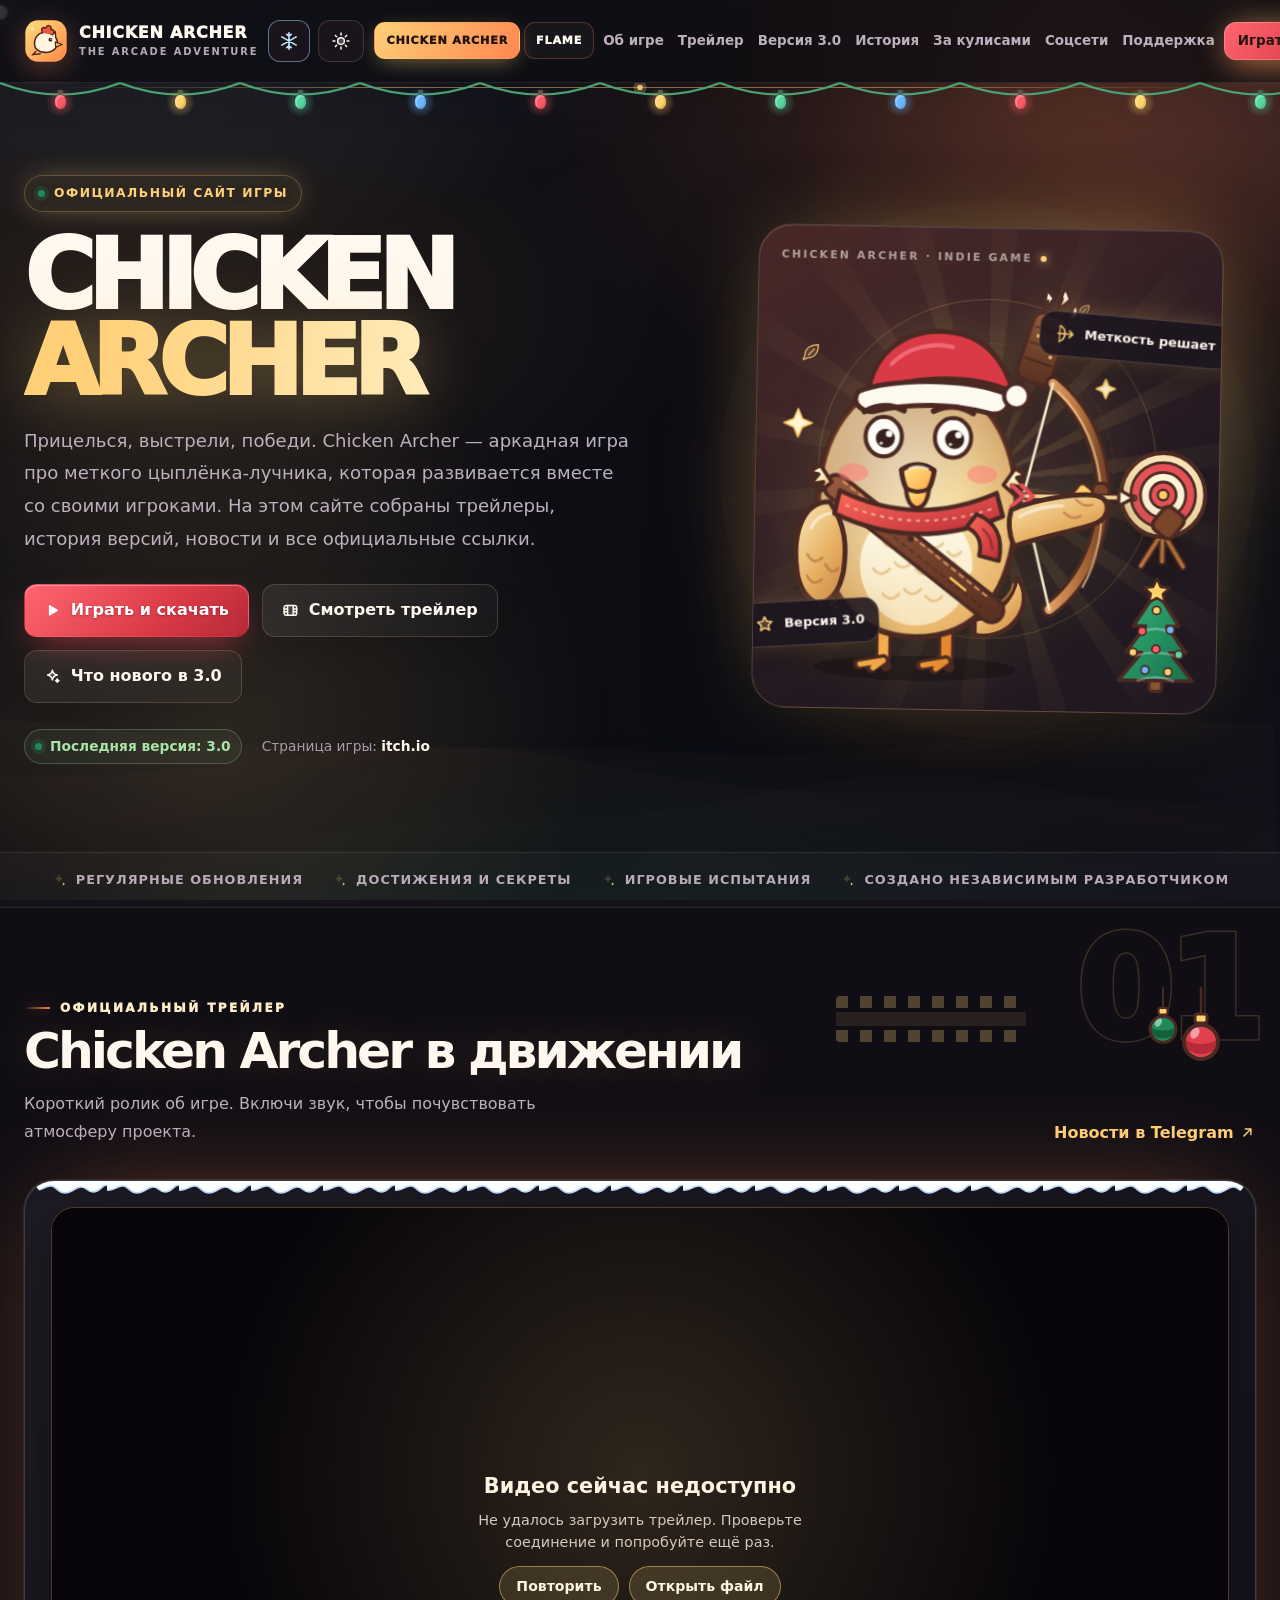
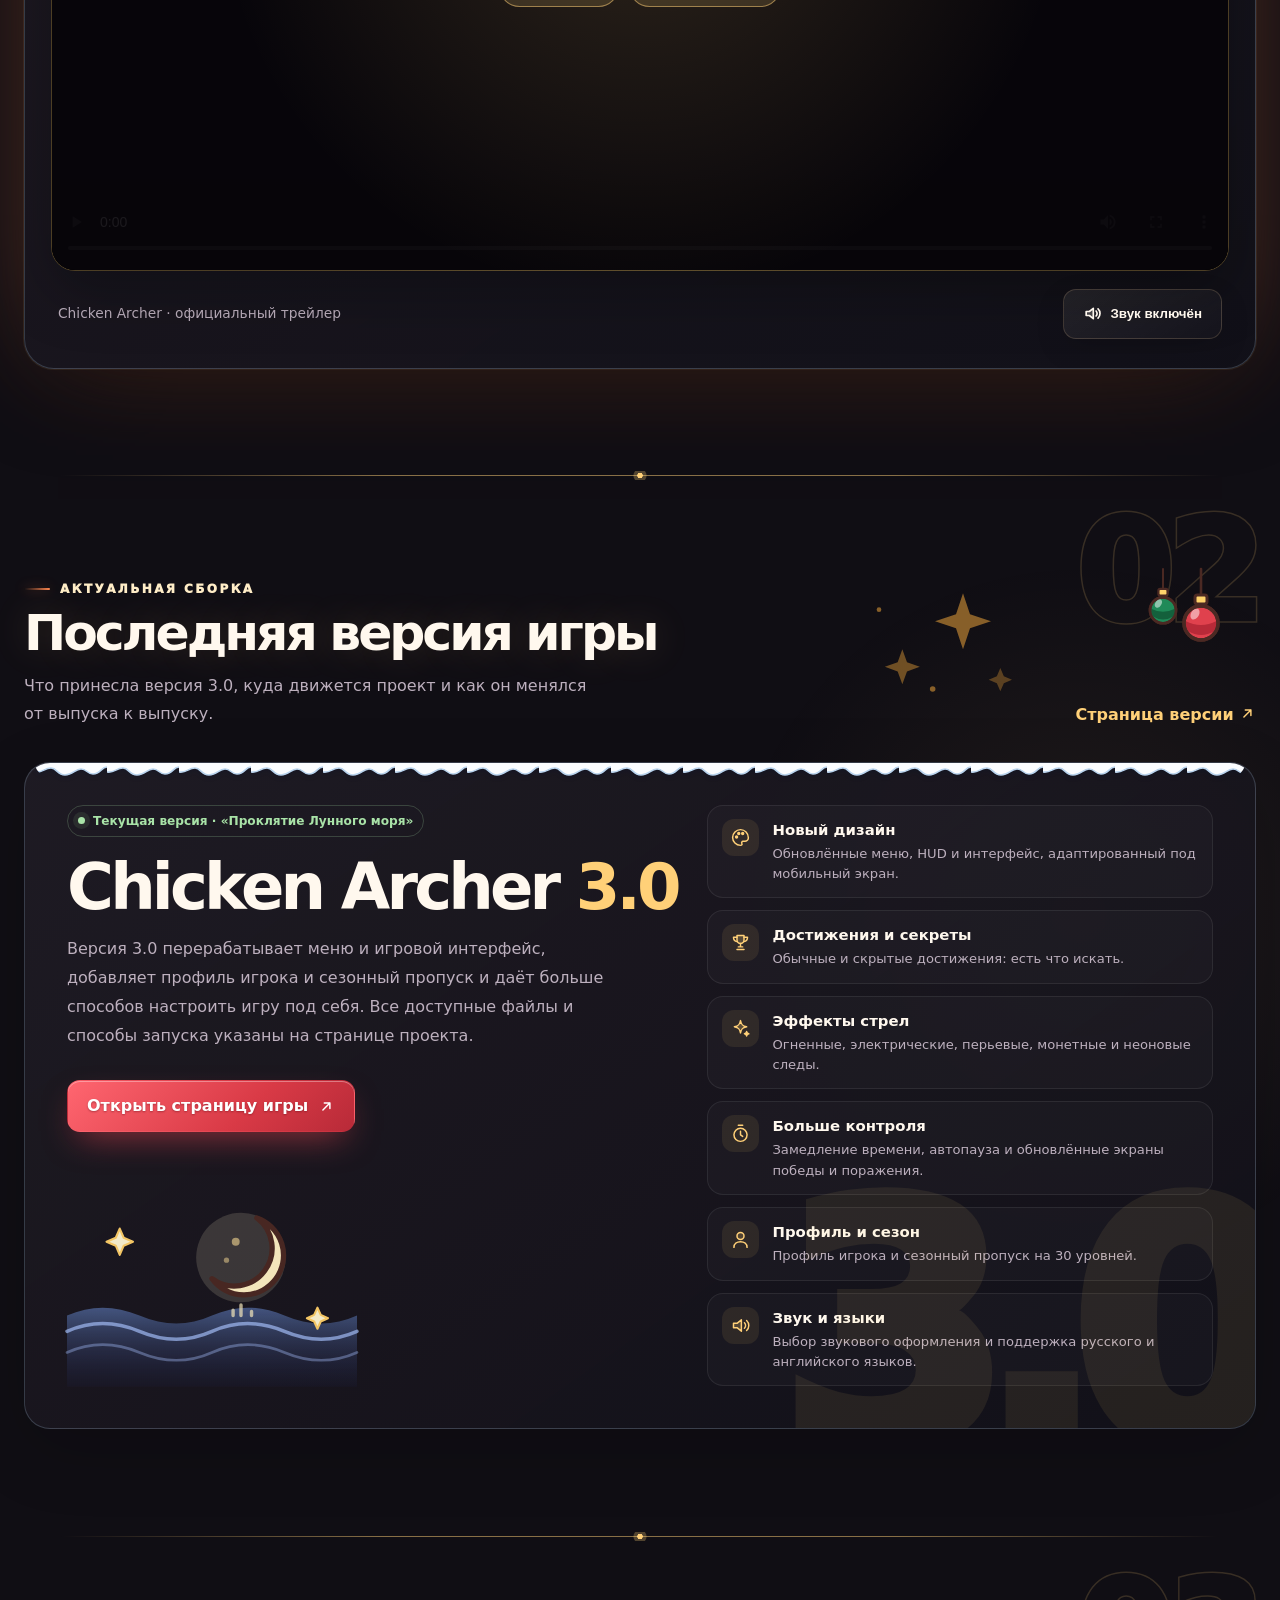
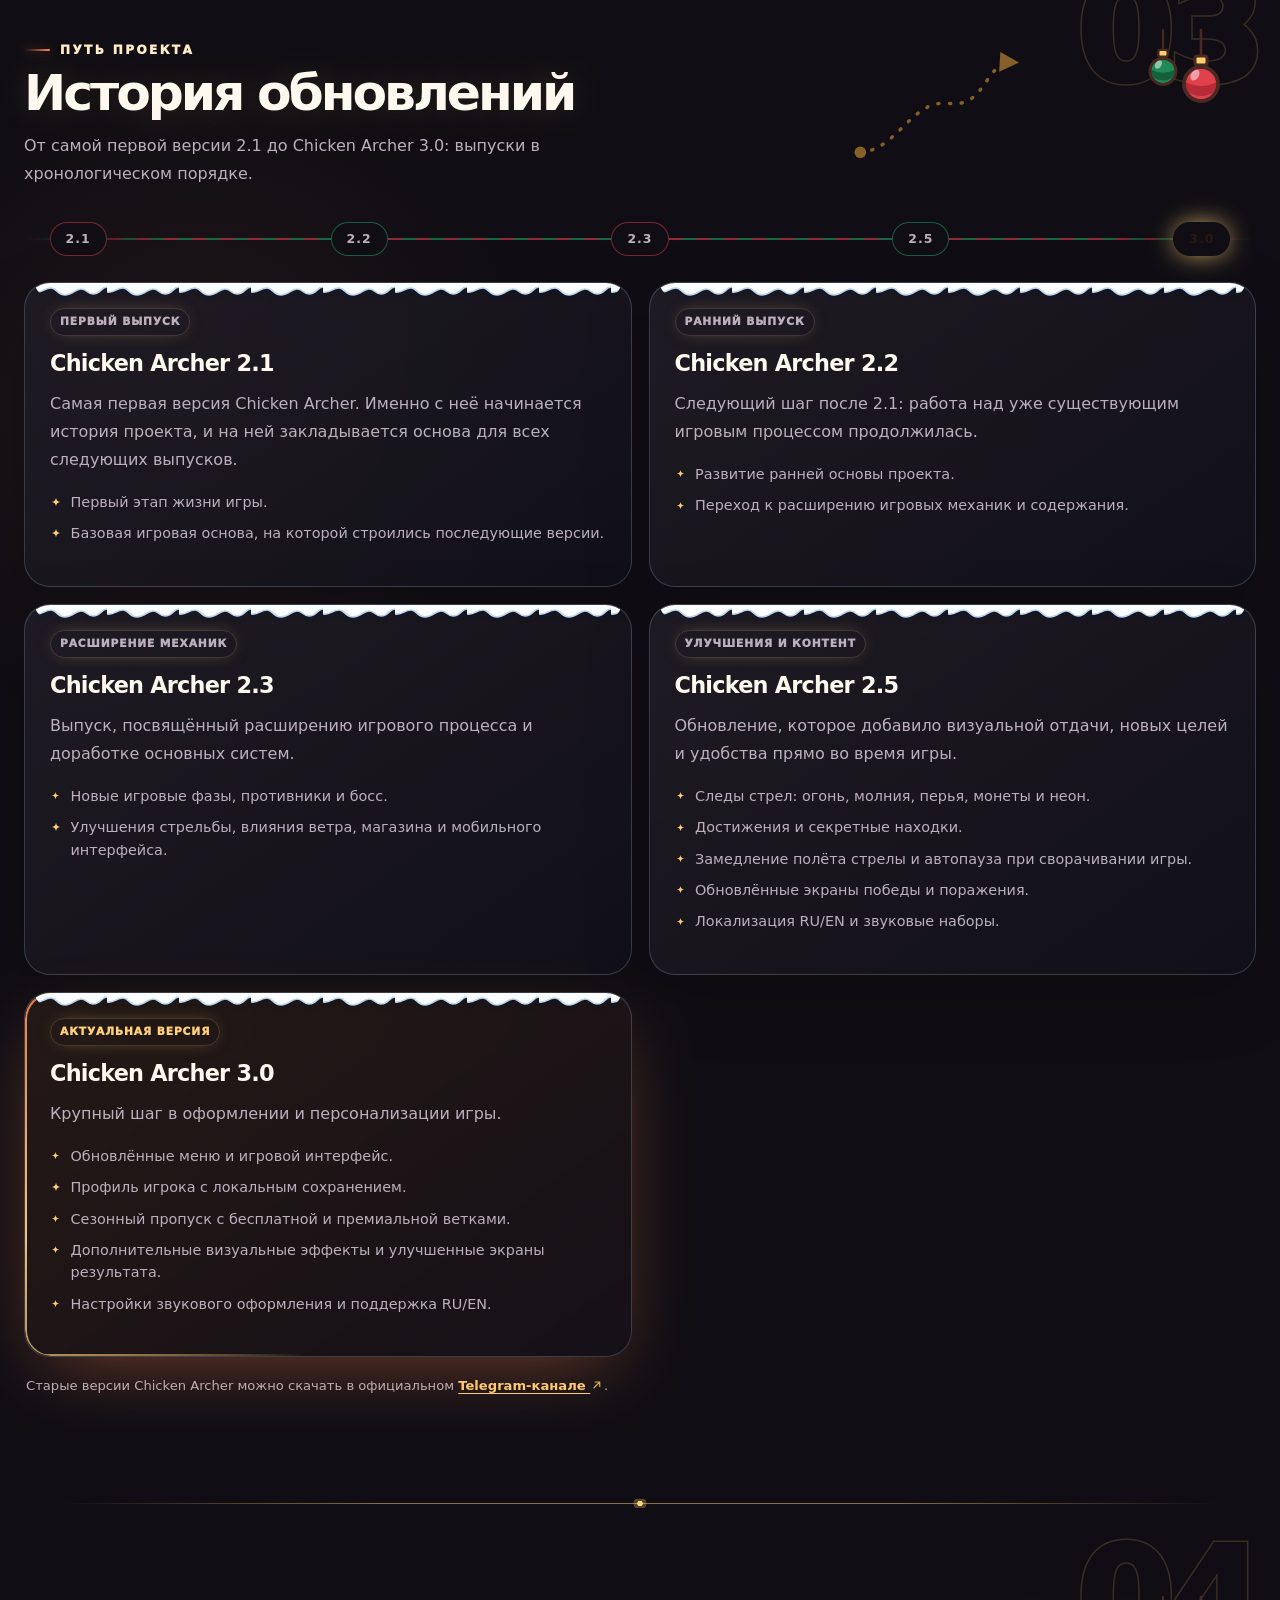
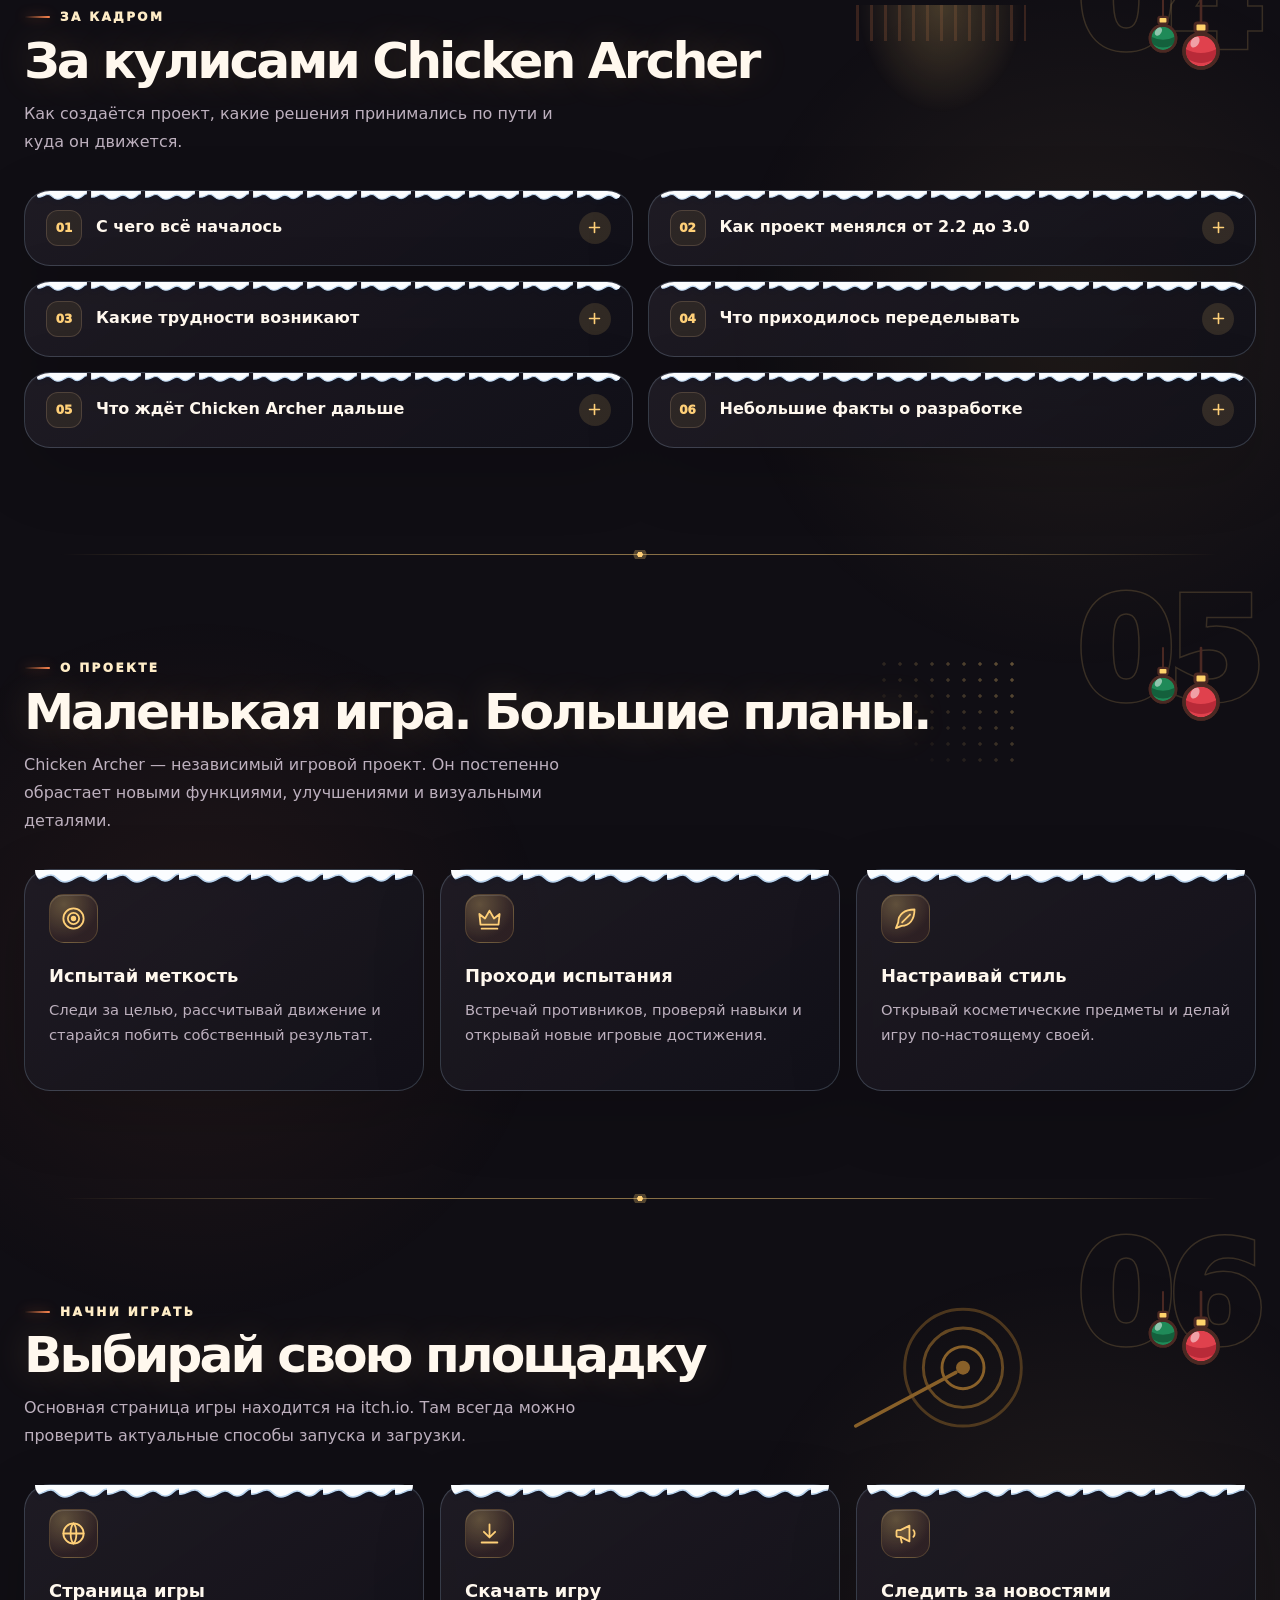
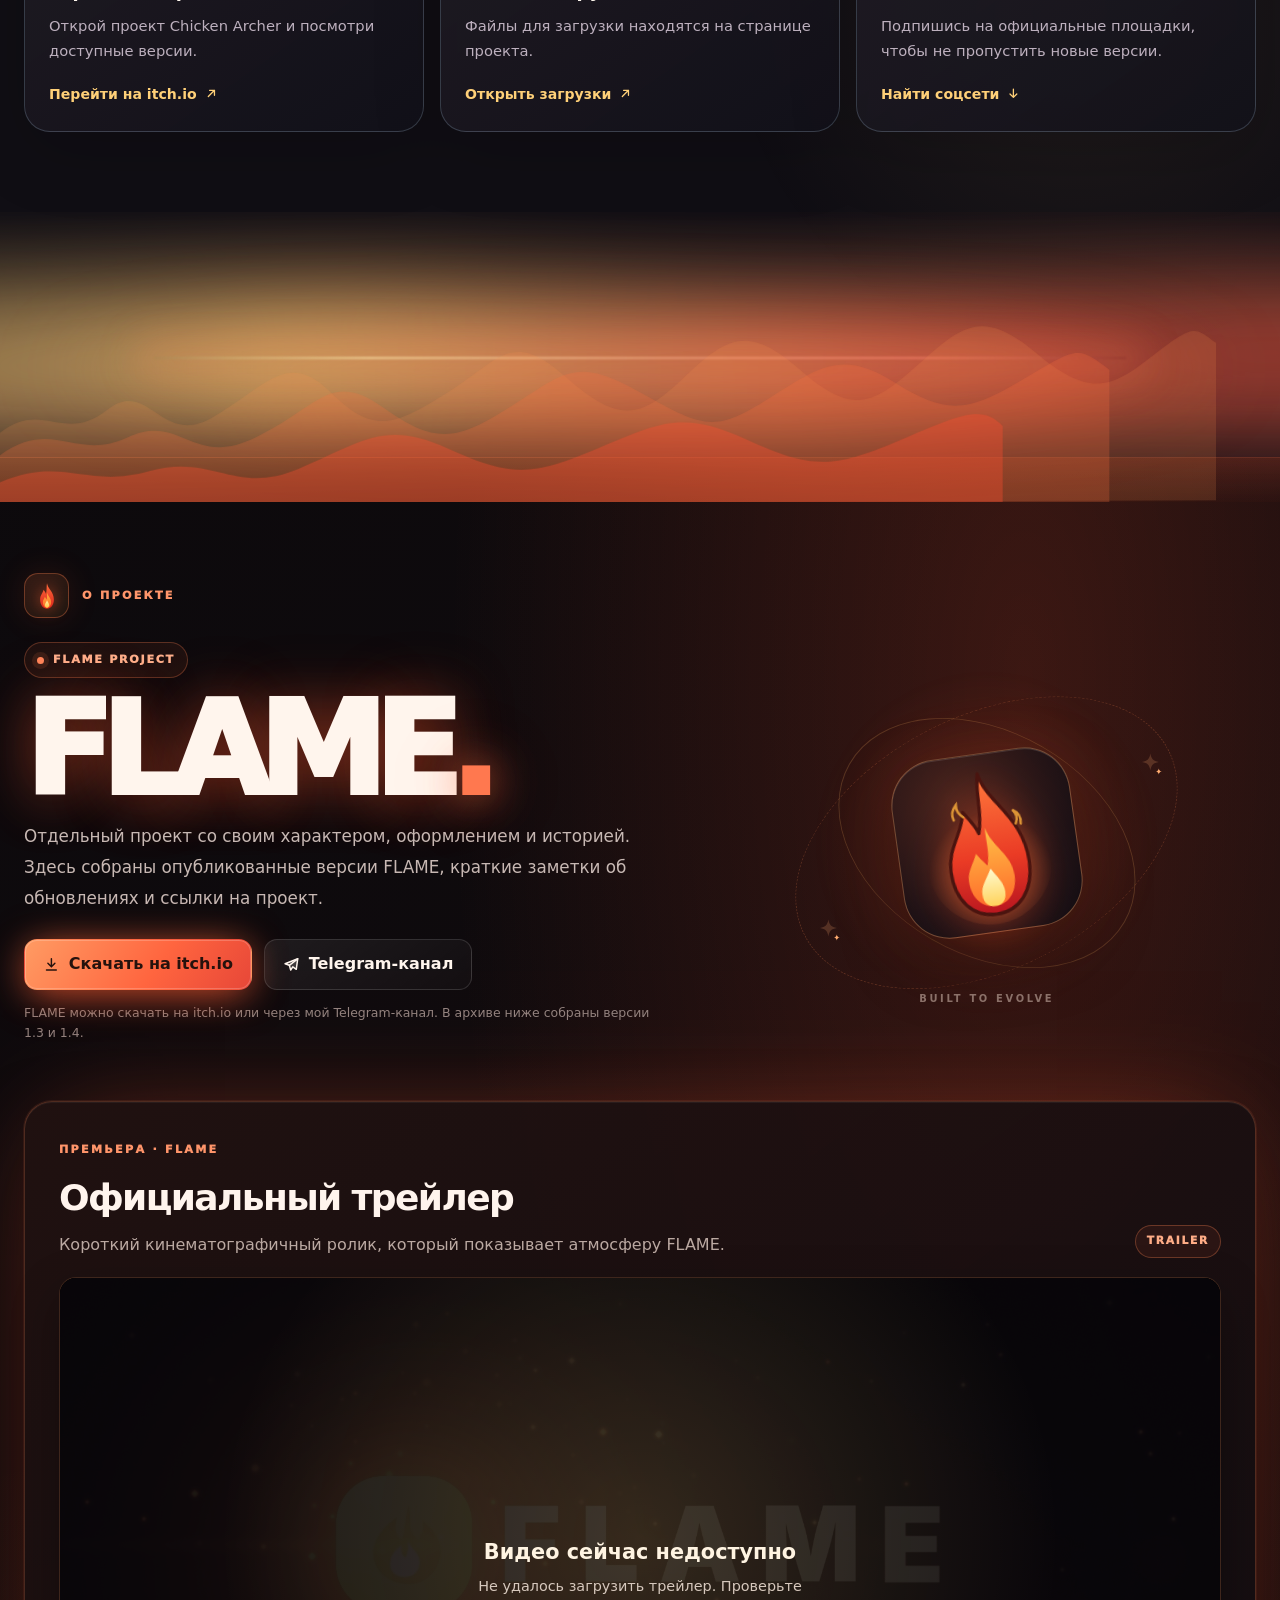
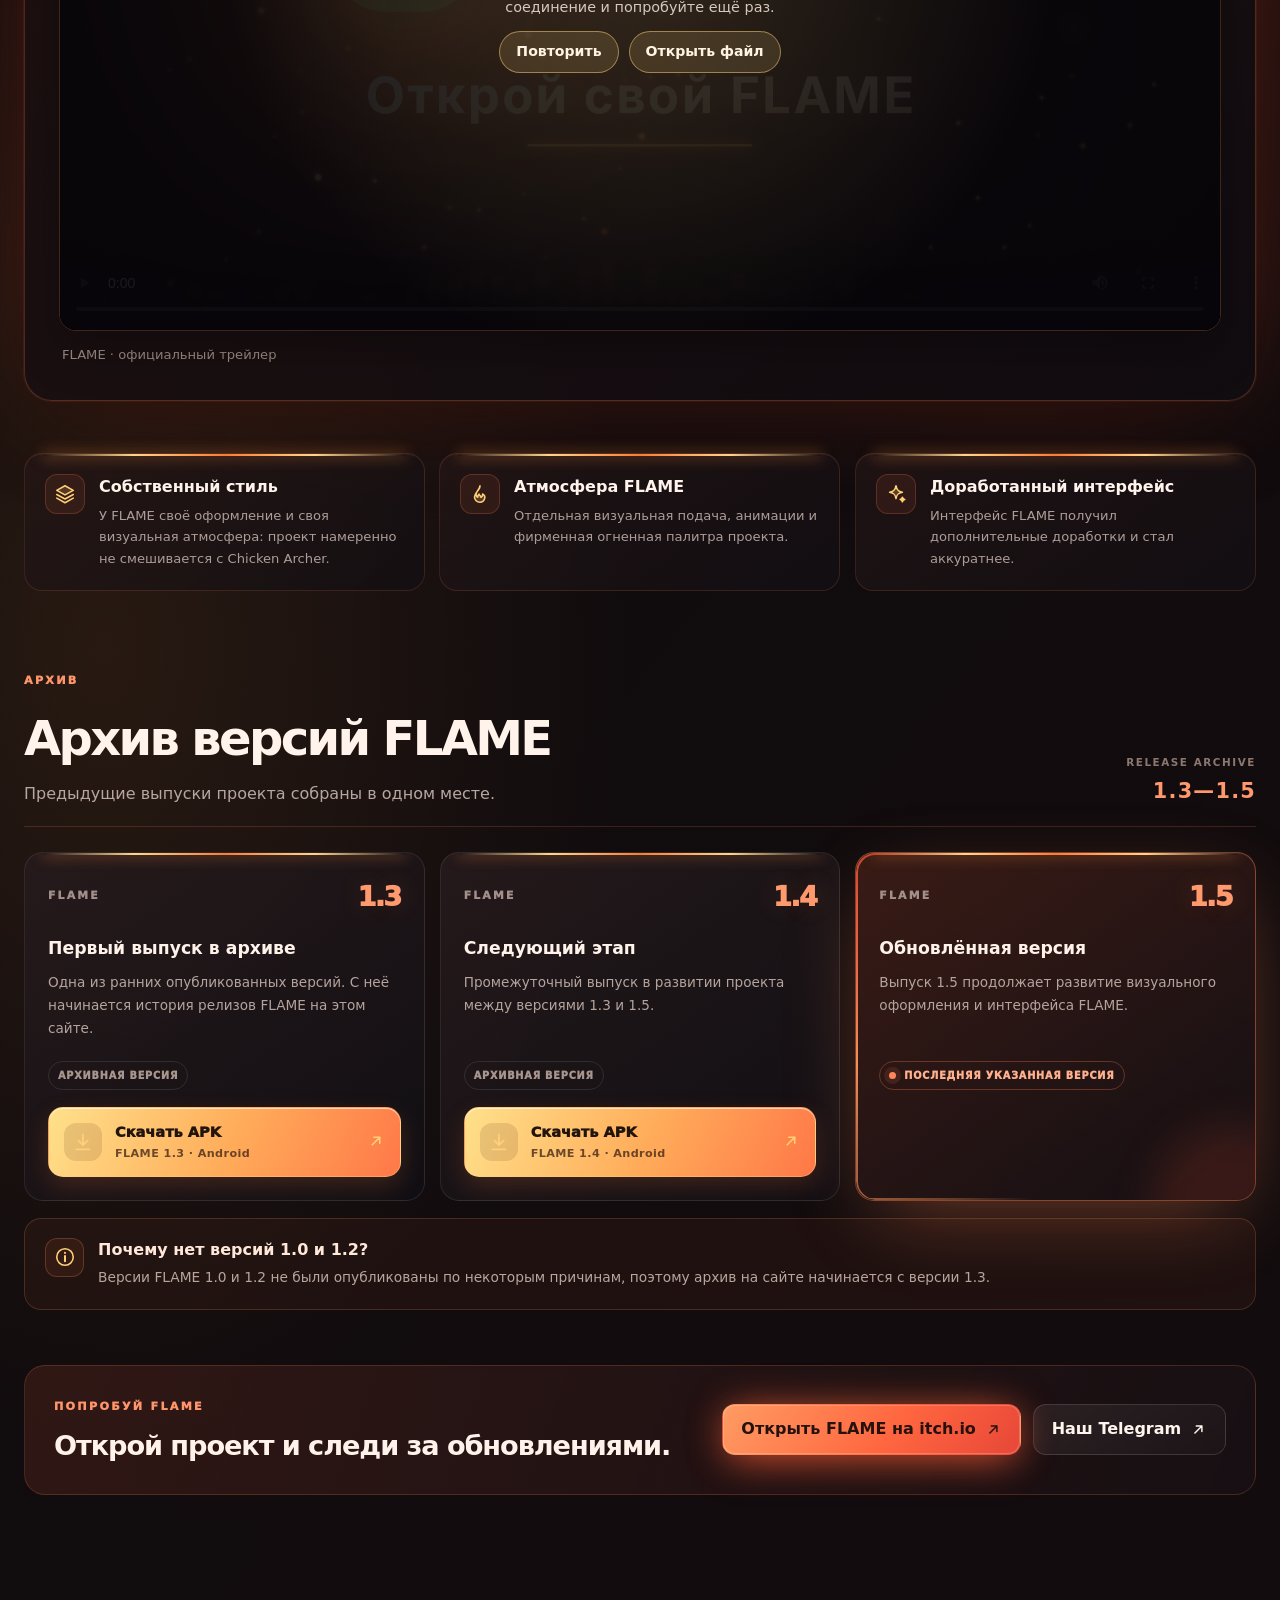
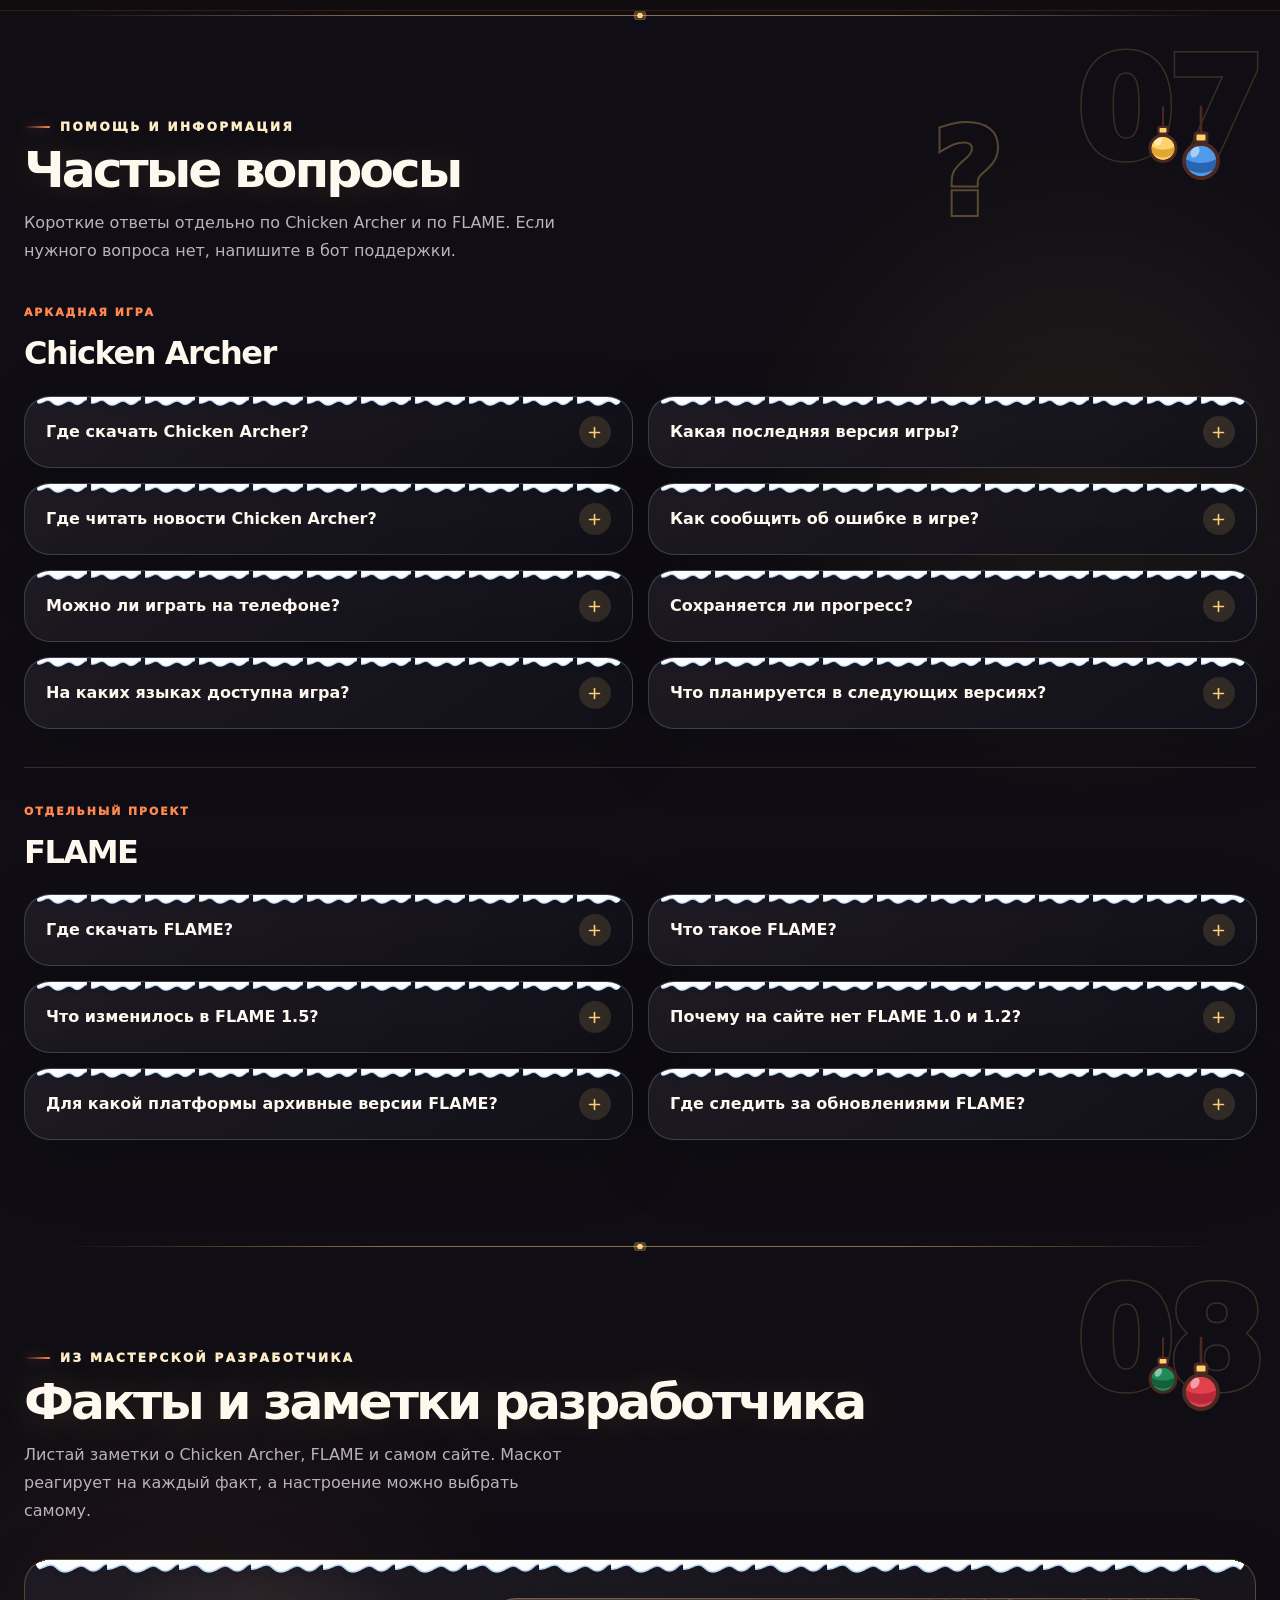
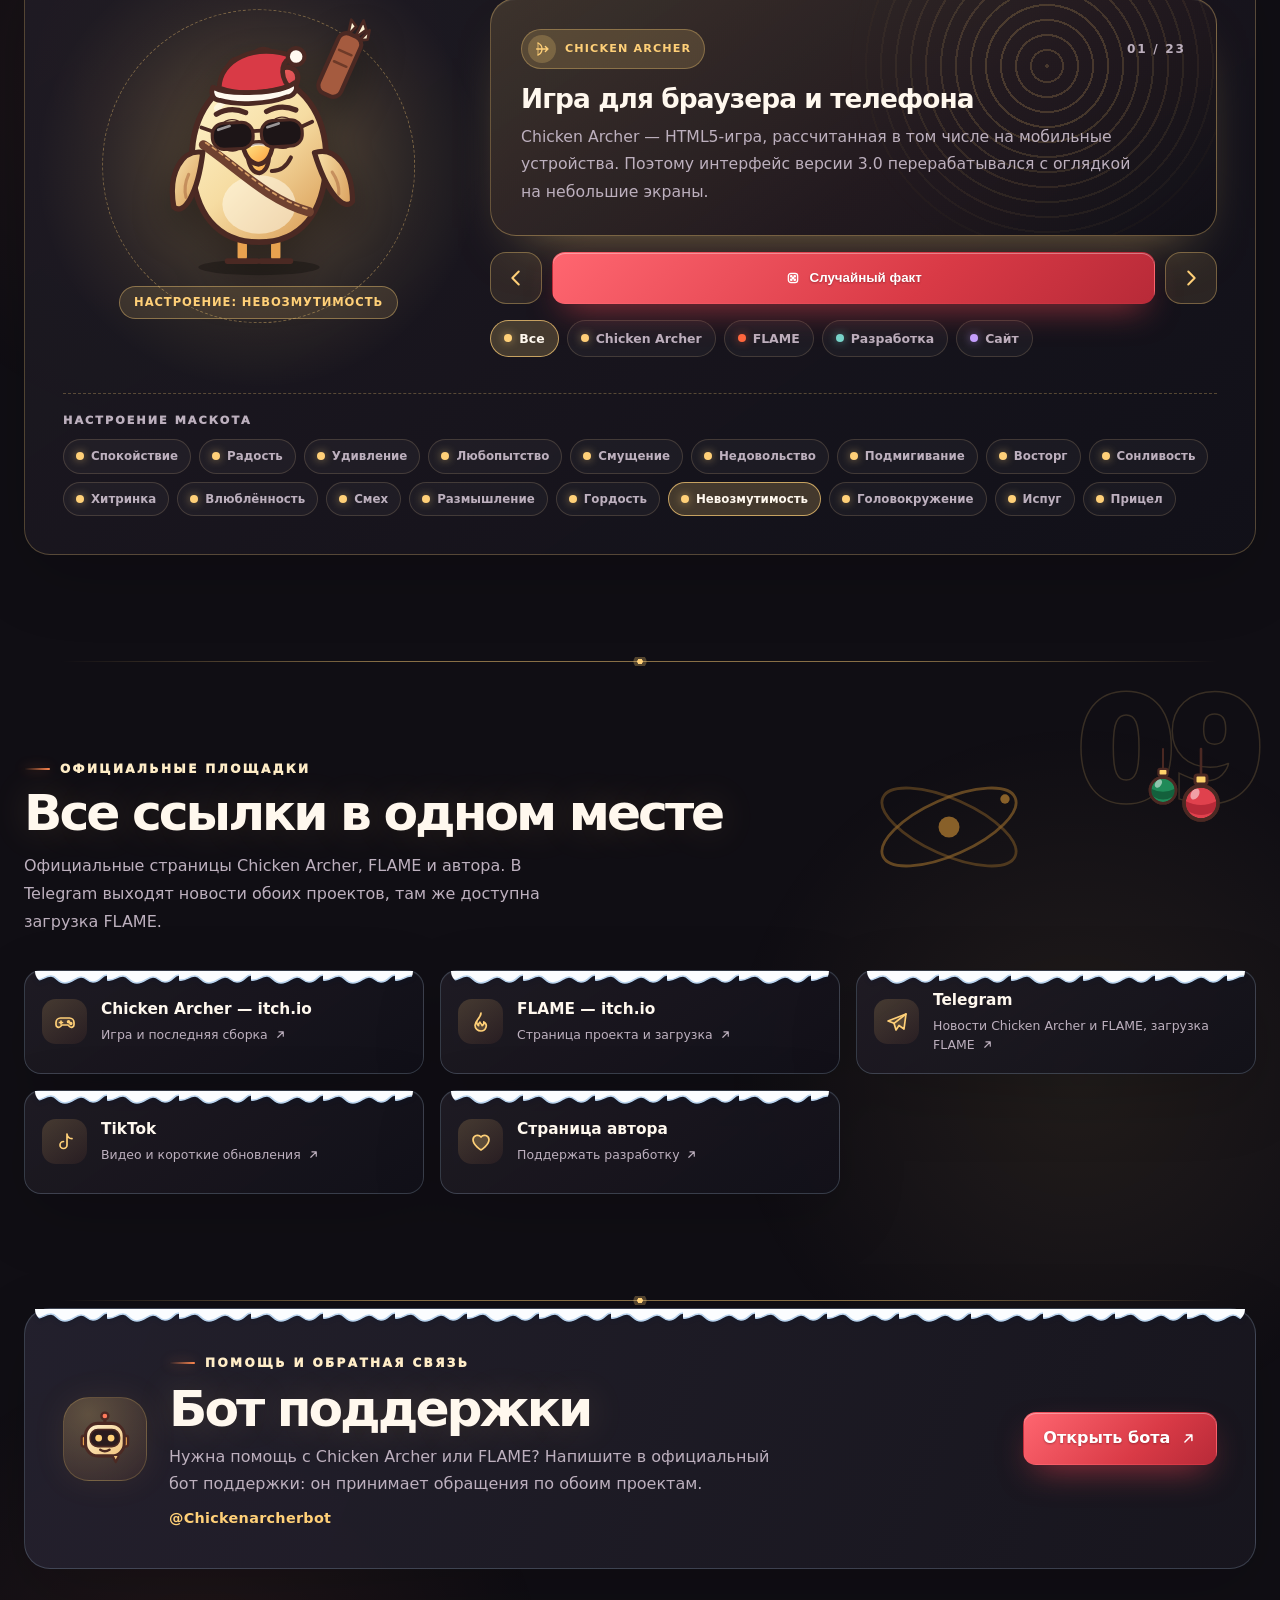
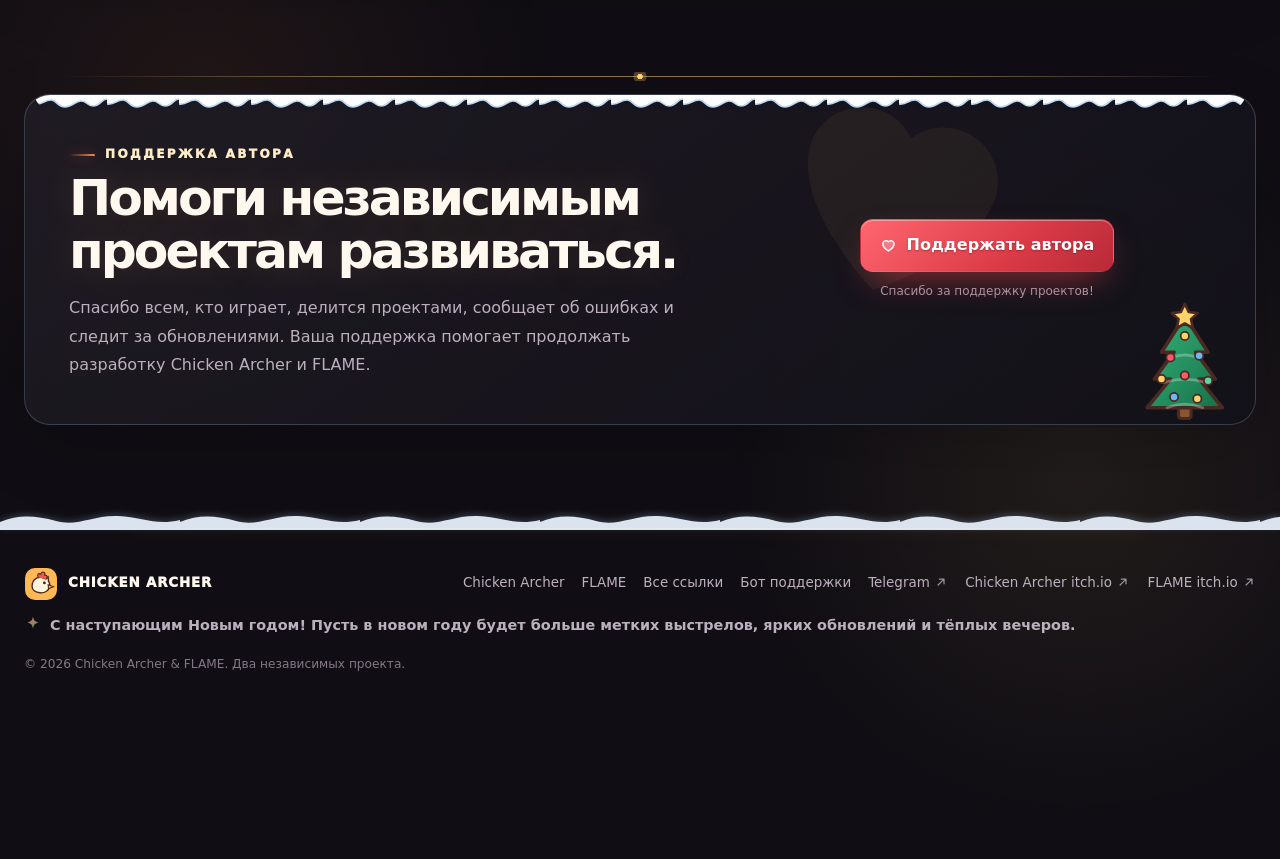
==== commit 9844eb49: "Deploy uploaded site archive" ====
--- a/index.html
+++ b/index.html
@@ -37,6 +37,21 @@
       setTimeout(function () { d.classList.add('is-ready', 'reveal-all', 'loader-skip'); }, 5500);   // last resort if scripts never ran: also drop the loader
     })();
   </script>
+  <script>
+    // New Year season (device clock only, no network): 1 Dec 2026 00:00 -> 15 Jan 2027 00:00, local time.
+    // The flags are set before the first paint so the festive look never flashes in after the page.
+    (function () {
+      var d = document.documentElement, q = location.search, on = false;
+      var cfg = window.CA_NY = { start: new Date(2026, 11, 1, 0, 0, 0).getTime(), end: new Date(2027, 0, 15, 0, 0, 0).getTime(), force: /[?&]ny=preview/.test(q) ? 'on' : (/[?&]ny=off/.test(q) ? 'off' : '') };
+      try { var n = Date.now(); on = n >= cfg.start && n < cfg.end; } catch (e) {}
+      if (cfg.force) on = cfg.force === 'on';
+      if (!on) return;
+      d.classList.add('ny-season');
+      var off = false; try { off = localStorage.getItem('ca-ny-off') === '1'; } catch (e) {}
+      if (!off) d.classList.add('ny');
+      var l = document.createElement('link'); l.rel = 'stylesheet'; l.href = 'assets/newyear.css'; l.id = 'nyCss'; document.head.appendChild(l);
+    })();
+  </script>
   <style>
     :root {
       color-scheme: dark;
@@ -162,7 +177,7 @@
     .coming { color: #b3a4b3 !important; }
 
     .support { display: grid; grid-template-columns: 1fr auto; align-items: center; gap: 28px; padding: clamp(25px, 4.5vw, 44px); position: relative; overflow: hidden; background: linear-gradient(115deg, rgba(82, 48, 39, .78), rgba(35, 25, 36, .93) 72%); }
-    .support::after { content: "♥"; position: absolute; top: -55px; right: 21%; color: rgba(255, 207, 104, .055); font-size: 18rem; transform: rotate(-15deg); pointer-events: none; }
+    .support::after { content: ""; position: absolute; top: -40px; right: 18%; width: 17rem; aspect-ratio: 1; background: rgba(255, 207, 104, .06); -webkit-mask: var(--ico-heart) center / contain no-repeat; mask: var(--ico-heart) center / contain no-repeat; transform: rotate(14deg); pointer-events: none; }
     .support-copy, .support-action { position: relative; z-index: 1; }
     .support h2 { max-width: 670px; }
     .support p { max-width: 650px; color: var(--muted); line-height: 1.8; margin-bottom: 0; }
@@ -251,7 +266,7 @@
     .version-badge.old { color:var(--muted); }
     .version-items { display:grid; gap:9px; margin-top:17px; padding:0; list-style:none; }
     .version-items li { display:flex; gap:9px; color:var(--muted); font-size:.9rem; line-height:1.55; }
-    .version-items li::before { content:'✦'; color:var(--gold); flex:0 0 auto; }
+    .version-items li::before { content:''; width:.8em; height:.8em; margin-top:.42em; background:var(--gold); -webkit-mask:var(--ico-spark) center/contain no-repeat; mask:var(--ico-spark) center/contain no-repeat; flex:0 0 auto; }
     .tip-panel { display:grid; grid-template-columns:auto 1fr auto; align-items:center; gap:18px; padding:clamp(20px,4vw,32px); }
     .tip-icon { width:58px; height:58px; display:grid; place-items:center; border-radius:18px; background:rgba(255,207,104,.1); border:1px solid var(--line); font-size:1.8rem; }
     .tip-panel h3 { margin:0 0 5px; }
@@ -730,11 +745,66 @@
   <script src="assets/refresh.js" defer></script>
   <script src="assets/mascot.js" defer></script>
   <link rel="stylesheet" href="assets/mobile.css" media="(max-width: 760px)">
+  <link rel="stylesheet" href="assets/v2.css">
   <script src="assets/mobile.js" defer></script>
+  <script src="assets/v2.js" defer></script>
+  <script src="assets/newyear.js" defer></script>
 </head>
 <body data-theme="dark" data-project="chicken">
   <div class="palette-backdrop" aria-hidden="true"></div>
   <div class="ambient-bg" id="ambientBg" aria-hidden="true"></div>
+<svg class="sprite" width="0" height="0" aria-hidden="true" focusable="false" style="position:absolute;width:0;height:0;overflow:hidden">
+  <defs>
+    <symbol id="i-out" viewBox="0 0 24 24"><path d="M7 17L17 7M9 7h8v8"/></symbol>
+    <symbol id="i-down" viewBox="0 0 24 24"><path d="M12 5v13M6.5 13l5.5 5.5 5.5-5.5"/></symbol>
+    <symbol id="i-right" viewBox="0 0 24 24"><path d="M5 12h14M13 6l6 6-6 6"/></symbol>
+    <symbol id="i-prev" viewBox="0 0 24 24"><path d="M15 5l-7 7 7 7"/></symbol>
+    <symbol id="i-next" viewBox="0 0 24 24"><path d="M9 5l7 7-7 7"/></symbol>
+    <symbol id="i-plus" viewBox="0 0 24 24"><path d="M12 5v14M5 12h14"/></symbol>
+    <symbol id="i-check" viewBox="0 0 24 24"><path d="M5 12.5l4.5 4.5L19 7.5"/></symbol>
+    <symbol id="i-play" viewBox="0 0 24 24"><path d="M8 5.5v13l11-6.5z" fill="currentColor"/></symbol>
+    <symbol id="i-sparkle" viewBox="0 0 24 24"><path d="M12 3c.8 4.6 2.4 6.2 7 7-4.6.8-6.2 2.4-7 7-.8-4.6-2.4-6.2-7-7 4.6-.8 6.2-2.4 7-7z" fill="currentColor" fill-opacity=".2"/><path d="M19 15.5c.3 1.6.9 2.2 2.5 2.5-1.6.3-2.2.9-2.5 2.5-.3-1.6-.9-2.2-2.5-2.5 1.6-.3 2.2-.9 2.5-2.5z" fill="currentColor"/></symbol>
+    <symbol id="i-star" viewBox="0 0 24 24"><path d="M12 3l2.4 5.2 5.6.7-4.1 3.9 1.1 5.6L12 15.6 7 18.4l1.1-5.6L4 8.9l5.6-.7z" fill="currentColor" fill-opacity=".22"/></symbol>
+    <symbol id="i-bow" viewBox="0 0 24 24"><path d="M6 3c8 3.5 8 14.5 0 18"/><path d="M6 3v18" stroke-width="1.2"/><path d="M4 12h17M17 8.2L21 12l-4 3.8"/></symbol>
+    <symbol id="i-target" viewBox="0 0 24 24"><circle cx="12" cy="12" r="9"/><circle cx="12" cy="12" r="5"/><circle cx="12" cy="12" r="1.6" fill="currentColor"/></symbol>
+    <symbol id="i-crown" viewBox="0 0 24 24"><path d="M4 17.5L3 8l5 4 4-7 4 7 5-4-1 9.5z" fill="currentColor" fill-opacity=".18"/><path d="M5 21h14"/></symbol>
+    <symbol id="i-feather" viewBox="0 0 24 24"><path d="M20 4c-9 0-14.500 4.500-14.500 11.500L3.500 20.500l5-2C15.500 18.500 20 13 20 4z" fill="currentColor" fill-opacity=".16"/><path d="M9 15.500L16 8.500"/></symbol>
+    <symbol id="i-globe" viewBox="0 0 24 24"><circle cx="12" cy="12" r="9"/><path d="M3 12h18M12 3c3.400 3.200 3.400 14.800 0 18M12 3c-3.400 3.200-3.400 14.800 0 18"/></symbol>
+    <symbol id="i-download" viewBox="0 0 24 24"><path d="M12 4v11M7 10.500l5 5 5-5M5 20h14"/></symbol>
+    <symbol id="i-megaphone" viewBox="0 0 24 24"><path d="M4 10v4a1 1 0 001 1h2.500l8 4V5l-8 4H5a1 1 0 00-1 1z" fill="currentColor" fill-opacity=".16"/><path d="M19 9c1.500 1.300 1.500 4.700 0 6M7.500 15l1.200 5"/></symbol>
+    <symbol id="i-palette" viewBox="0 0 24 24"><path d="M12 3a9 9 0 100 18c1.700 0 2.200-1.200 1.500-2.300-.6-1 .1-2.300 1.400-2.300H17a4 4 0 004-4c0-5.200-4-9.400-9-9.400z"/><circle cx="7.500" cy="11.500" r="1.100" fill="currentColor"/><circle cx="10" cy="7.500" r="1.100" fill="currentColor"/><circle cx="14.500" cy="7.500" r="1.100" fill="currentColor"/></symbol>
+    <symbol id="i-trophy" viewBox="0 0 24 24"><path d="M8 4h8v5a4 4 0 01-8 0z" fill="currentColor" fill-opacity=".18"/><path d="M8 6H4c0 3 1.500 4.500 4 5M16 6h4c0 3-1.500 4.500-4 5M12 13v4M8 20h8M9.500 17h5"/></symbol>
+    <symbol id="i-timer" viewBox="0 0 24 24"><circle cx="12" cy="13.500" r="7.500"/><path d="M12 9.500v4l2.500 1.800M9.500 2.500h5"/></symbol>
+    <symbol id="i-user" viewBox="0 0 24 24"><circle cx="12" cy="8" r="4" fill="currentColor" fill-opacity=".16"/><path d="M4.500 21c0-4.200 3.400-6.500 7.500-6.500s7.500 2.300 7.500 6.500"/></symbol>
+    <symbol id="i-sound" viewBox="0 0 24 24"><path d="M4 9.500v5h4l5 4V5.500l-5 4z" fill="currentColor" fill-opacity=".18"/><path d="M16.500 8.800a4.500 4.500 0 010 6.400M19 6.200a8 8 0 010 11.600"/></symbol>
+    <symbol id="i-mute" viewBox="0 0 24 24"><path d="M4 9.500v5h4l5 4V5.500l-5 4z" fill="currentColor" fill-opacity=".18"/><path d="M17 9.500l4.500 5M21.500 9.500l-4.500 5"/></symbol>
+    <symbol id="i-flame" viewBox="0 0 24 24"><path d="M12 3c.6 3.200-2.200 4.600-3.600 7.100C7 12.700 8 15 9.600 15.600c-.4-1.500.3-2.600 1.300-3.500.4 1.500 1.900 2 2.200 3.600 1.300-.7 2-2.100 1.700-3.800C16.600 13 17.800 15 17 17.200 16.300 19.300 14.300 21 12 21c-3.300 0-6-2.500-6-5.800C6 10.800 11.300 8.300 12 3z" fill="currentColor" fill-opacity=".18"/></symbol>
+    <symbol id="i-plane" viewBox="0 0 24 24"><path d="M21 4L3 11l6 2.300L11 20l3-4.500 5 3.500z" fill="currentColor" fill-opacity=".16"/><path d="M9 13.300L21 4"/></symbol>
+    <symbol id="i-note" viewBox="0 0 24 24"><path d="M14 4v11a3.500 3.500 0 11-3.500-3.500M14 4c.4 2.700 2.200 4.500 5 4.700"/></symbol>
+    <symbol id="i-heart" viewBox="0 0 24 24"><path d="M12 20s-8-4.900-8-10.500A4.500 4.500 0 0112 7a4.500 4.500 0 018 2.500C20 15.100 12 20 12 20z" fill="currentColor" fill-opacity=".2"/></symbol>
+    <symbol id="i-bot" viewBox="0 0 24 24"><rect x="5" y="8" width="14" height="11" rx="4" fill="currentColor" fill-opacity=".14"/><path d="M12 8V4.500M3 12.500v3M21 12.500v3M9.500 16.300h5"/><circle cx="12" cy="3.600" r="1" fill="currentColor"/><circle cx="9.500" cy="12.500" r="1.200" fill="currentColor"/><circle cx="14.500" cy="12.500" r="1.200" fill="currentColor"/></symbol>
+    <symbol id="i-sun" viewBox="0 0 24 24"><circle cx="12" cy="12" r="4" fill="currentColor" fill-opacity=".22"/><path d="M12 2.500v2.200M12 19.300v2.200M2.500 12h2.200M19.300 12h2.200M5.300 5.300l1.500 1.500M17.200 17.200l1.500 1.500M5.300 18.700l1.500-1.500M17.200 6.800l1.500-1.500"/></symbol>
+    <symbol id="i-moon" viewBox="0 0 24 24"><path d="M20 14.500A8.500 8.500 0 019.500 4 8.500 8.500 0 1020 14.500z" fill="currentColor" fill-opacity=".18"/></symbol>
+    <symbol id="i-menu" viewBox="0 0 24 24"><path d="M4 7h16M4 12h16M4 17h10"/></symbol>
+    <symbol id="i-close" viewBox="0 0 24 24"><path d="M6 6l12 12M18 6L6 18"/></symbol>
+    <symbol id="i-code" viewBox="0 0 24 24"><path d="M8 7l-5 5 5 5M16 7l5 5-5 5M14 4.500l-4 15"/></symbol>
+    <symbol id="i-layers" viewBox="0 0 24 24"><path d="M12 3l9 5-9 5-9-5z" fill="currentColor" fill-opacity=".16"/><path d="M3 12.500l9 5 9-5M3 16.500l9 5 9-5"/></symbol>
+    <symbol id="i-ticket" viewBox="0 0 24 24"><path d="M4 8a2 2 0 012-2h12a2 2 0 012 2v2a2 2 0 000 4v2a2 2 0 01-2 2H6a2 2 0 01-2-2v-2a2 2 0 000-4z" fill="currentColor" fill-opacity=".14"/><path d="M14 6.500v2M14 11v2M14 15.500v2"/></symbol>
+    <symbol id="i-phone" viewBox="0 0 24 24"><rect x="7" y="3" width="10" height="18" rx="3" fill="currentColor" fill-opacity=".12"/><path d="M10.500 18h3"/></symbol>
+    <symbol id="i-film" viewBox="0 0 24 24"><rect x="3" y="5" width="18" height="14" rx="3" fill="currentColor" fill-opacity=".12"/><path d="M8 5v14M16 5v14M3 10h5M3 14h5M16 10h5M16 14h5"/></symbol>
+    <symbol id="i-compass" viewBox="0 0 24 24"><circle cx="12" cy="12" r="9"/><path d="M15.500 8.500l-2 5-5 2 2-5z" fill="currentColor" fill-opacity=".25"/></symbol>
+    <symbol id="i-box" viewBox="0 0 24 24"><path d="M3 8l9-5 9 5v8l-9 5-9-5z" fill="currentColor" fill-opacity=".12"/><path d="M3 8l9 5 9-5M12 13v8"/></symbol>
+    <symbol id="i-info" viewBox="0 0 24 24"><circle cx="12" cy="12" r="9"/><path d="M12 11v5.500M12 7.500v.1" stroke-width="2.200"/></symbol>
+    <symbol id="i-book" viewBox="0 0 24 24"><path d="M4 5a2 2 0 012-2h13v15H6a2 2 0 00-2 2z" fill="currentColor" fill-opacity=".12"/><path d="M4 20a2 2 0 002 2h13v-4M9 8h6"/></symbol>
+    <symbol id="i-gift" viewBox="0 0 24 24"><rect x="4" y="10" width="16" height="10.500" rx="1.500" fill="currentColor" fill-opacity=".14"/><rect x="3" y="7" width="18" height="3.500" rx="1"/><path d="M12 7v13.500M12 7C9.500 7 8 6 8 4.700S9.700 2.800 12 7c2.300-4.200 4-3.300 4-2.300S14.500 7 12 7z"/></symbol>
+    <symbol id="i-snow" viewBox="0 0 24 24"><path d="M12 3v18M4.200 7.500l15.600 9M4.200 16.500l15.600-9M9.600 4.700L12 6.800l2.400-2.100M9.600 19.300l2.400-2.100 2.400 2.100"/></symbol>
+    <symbol id="i-dice" viewBox="0 0 24 24"><rect x="4" y="4" width="16" height="16" rx="4.500" fill="currentColor" fill-opacity=".12"/><circle cx="9" cy="9" r="1.200" fill="currentColor"/><circle cx="15" cy="9" r="1.200" fill="currentColor"/><circle cx="12" cy="12" r="1.200" fill="currentColor"/><circle cx="9" cy="15" r="1.200" fill="currentColor"/><circle cx="15" cy="15" r="1.200" fill="currentColor"/></symbol>
+    <symbol id="i-gamepad" viewBox="0 0 24 24"><path d="M7.500 8h9A4.500 4.500 0 0121 12.500v2.200a2.600 2.600 0 01-4.500 1.800L15 15H9l-1.500 1.500A2.600 2.600 0 013 14.700v-2.200A4.500 4.500 0 017.500 8z" fill="currentColor" fill-opacity=".12"/><path d="M8 11v3M6.500 12.500h3"/><circle cx="15.500" cy="11.800" r=".9" fill="currentColor"/><circle cx="17.800" cy="13.400" r=".9" fill="currentColor"/></symbol>
+    <symbol id="i-moonwave" viewBox="0 0 24 24"><path d="M15 4.500A5.500 5.500 0 018.700 12 5.500 5.500 0 0015 4.500z" fill="currentColor" fill-opacity=".22"/><path d="M3 16c2 0 2-1.500 4-1.500S9 16 11 16s2-1.500 4-1.500S17 16 19 16s1.500-.6 2-1M3 20c2 0 2-1.500 4-1.500S9 20 11 20s2-1.500 4-1.500S17 20 19 20s1.500-.6 2-1"/></symbol>
+    <symbol id="i-wind" viewBox="0 0 24 24"><path d="M3 9h11a3 3 0 10-3-3M3 14h15a3 3 0 11-3 3M3 19h7"/></symbol>
+    <symbol id="i-face" viewBox="0 0 24 24"><circle cx="12" cy="12" r="9"/><circle cx="9" cy="10" r="1" fill="currentColor"/><circle cx="15" cy="10" r="1" fill="currentColor"/><path d="M8.500 14.500c1 1.600 2.200 2.300 3.500 2.300s2.500-.7 3.500-2.300"/></symbol>
+  </defs>
+</svg>
   <template id="chickyTemplate">
 <svg class="chicky" viewBox="0 0 200 228" data-emo="calm" aria-hidden="true" focusable="false">
       <defs>
@@ -780,7 +850,7 @@
                 <g class="lid"><rect x="58" y="46" width="36" height="32" fill="#f8e2ac"/><path d="M62 78Q76 83 90 78" fill="none" stroke="#4b2923" stroke-width="3.6" stroke-linecap="round"/></g>
               </g>
             </g>
-            <path class="eye-arc" d="M64 99Q76 82 88 99" fill="none" stroke="#4b2923" stroke-width="5" stroke-linecap="round"/>
+            <path class="eye-arc" d="M64 99Q76 82 88 99" fill="none" stroke="#4b2923" stroke-width="5" stroke-linecap="round"/><path class="eye-heart" transform="translate(0 0)" d="M76 105C65 98 63 92 63 88C63 83 67 80.500 71 80.500C73.500 80.500 75.200 82 76 83.800C76.800 82 78.500 80.500 81 80.500C85 80.500 89 83 89 88C89 92 87 98 76 105Z" fill="#ff5f7e" stroke="#4b2923" stroke-width="2.800" stroke-linejoin="round"/><g class="eye-spiral"><ellipse cx="76" cy="94" rx="13" ry="14" fill="#fffdf6" stroke="#4b2923" stroke-width="3.2"/><circle cx="76" cy="94" r="9" fill="none" stroke="#4b2923" stroke-width="2.800" stroke-dasharray="34 22" stroke-linecap="round"/><circle cx="76" cy="94" r="4.500" fill="none" stroke="#4b2923" stroke-width="2.800" stroke-dasharray="12 16" stroke-linecap="round"/></g>
           </g>
           <!-- right eye -->
           <g class="eye-r-g">
@@ -792,7 +862,7 @@
                 <g class="lid"><rect x="106" y="46" width="36" height="32" fill="#f8e2ac"/><path d="M110 78Q124 83 138 78" fill="none" stroke="#4b2923" stroke-width="3.6" stroke-linecap="round"/></g>
               </g>
             </g>
-            <path class="eye-arc" d="M112 99Q124 82 136 99" fill="none" stroke="#4b2923" stroke-width="5" stroke-linecap="round"/>
+            <path class="eye-arc" d="M112 99Q124 82 136 99" fill="none" stroke="#4b2923" stroke-width="5" stroke-linecap="round"/><path class="eye-heart" transform="translate(48 0)" d="M76 105C65 98 63 92 63 88C63 83 67 80.500 71 80.500C73.500 80.500 75.200 82 76 83.800C76.800 82 78.500 80.500 81 80.500C85 80.500 89 83 89 88C89 92 87 98 76 105Z" fill="#ff5f7e" stroke="#4b2923" stroke-width="2.800" stroke-linejoin="round"/><g class="eye-spiral"><ellipse cx="124" cy="94" rx="13" ry="14" fill="#fffdf6" stroke="#4b2923" stroke-width="3.2"/><circle cx="124" cy="94" r="9" fill="none" stroke="#4b2923" stroke-width="2.800" stroke-dasharray="34 22" stroke-linecap="round"/><circle cx="124" cy="94" r="4.500" fill="none" stroke="#4b2923" stroke-width="2.800" stroke-dasharray="12 16" stroke-linecap="round"/></g>
           </g>
           <path class="brow-l" d="M62 73Q76 66 90 73" fill="none" stroke="#4b2923" stroke-width="5" stroke-linecap="round"/>
           <path class="brow-r" d="M110 73Q124 66 138 73" fill="none" stroke="#4b2923" stroke-width="5" stroke-linecap="round"/>
@@ -806,6 +876,11 @@
           <path class="m-frown" d="M74 135Q82 124 90 129M126 135Q118 124 110 129" fill="none" stroke="#4b2923" stroke-width="3.8" stroke-linecap="round"/>
           <path class="m-smirk" d="M112 130Q124 131 131 118" fill="none" stroke="#4b2923" stroke-width="3.8" stroke-linecap="round"/>
           <path class="m-wob" d="M84 137q4-4 8 0t8 0t8 0t8 0" fill="none" stroke="#4b2923" stroke-width="3.4" stroke-linecap="round"/>
+          <g class="aimx" fill="none" stroke="#e44f57" stroke-width="2.400" stroke-linecap="round"><circle cx="124" cy="94" r="11"/><path d="M124 78v8M124 102v8M108 94h8M132 94h8"/></g>
+          <path class="tears" d="M57 106c-4 6-4 10 0 11 4-1 4-5 0-11zM143 106c-4 6-4 10 0 11 4-1 4-5 0-11z" fill="#8fd3ff" stroke="#3f7da8" stroke-width="2" stroke-linejoin="round"/>
+          <g class="shades"><rect x="57" y="82" width="39" height="25" rx="11" fill="#1d1517" stroke="#4b2923" stroke-width="3"/><rect x="104" y="82" width="39" height="25" rx="11" fill="#1d1517" stroke="#4b2923" stroke-width="3"/><path d="M96 91h8M57 89l-10-4M143 89l10-4" fill="none" stroke="#4b2923" stroke-width="3.600" stroke-linecap="round"/><path d="M63 88l11-3M110 88l11-3" fill="none" stroke="#fff" stroke-width="2.600" stroke-linecap="round" opacity=".55"/></g>
+          <g class="think" fill="#fff6dc" stroke="#4b2923" stroke-width="2.200"><circle cx="150" cy="62" r="3"/><circle cx="158" cy="48" r="4.500"/><circle cx="170" cy="28" r="8"/></g>
+          <g class="ny-hat"><path d="M66 48C68 22 100 6 140 22C126 24 124 38 132 50C112 56 84 56 66 48Z" fill="#d93a46" stroke="#4b2923" stroke-width="4.500" stroke-linejoin="round"/><path d="M60 47c14 9 64 10 78 0 5 6-2 13-8 13-18 6-48 6-64 0-6 0-9-7-6-13z" fill="#fffaf0" stroke="#4b2923" stroke-width="4.500" stroke-linejoin="round"/><circle cx="141" cy="22" r="8" fill="#fffaf0" stroke="#4b2923" stroke-width="4"/></g>
           <path class="sweat" d="M152 66C145 77 145 86 152 89C159 86 159 77 152 66Z" fill="#8fd3ff" stroke="#3f7da8" stroke-width="2.2" stroke-linejoin="round"/>
         </g></g>
         <g class="zzz" fill="#a9c8ff" stroke="#3d5f9a" stroke-width=".8" font-family="system-ui, sans-serif" font-weight="900">
@@ -832,7 +907,7 @@
     </div>
   </div>
   <script>
-    // Loading screen: real milestones only (HTML parsed → fonts → interface scripts → first painted frame).
+    // Loading screen: real milestones only (HTML parsed, fonts, interface scripts, first painted frame).
     // It never waits for the trailers, is shown once per browser session and can be skipped with a tap or key press.
     (() => {
       const root = document.documentElement, scr = document.getElementById('loadingScreen');
@@ -900,20 +975,21 @@
         <span class="brand-name">CHICKEN ARCHER<small>THE ARCADE ADVENTURE</small></span>
       </a>
       <div class="top-actions">
-        <button class="theme-toggle" id="themeToggle" type="button" aria-label="Переключить тему" title="Переключить светлую/тёмную тему">☀️ <span class="label">Светлая тема</span></button>
-        <button class="menu-toggle" id="menuToggle" aria-label="Открыть меню" aria-expanded="false">☰</button>
+        <button class="ny-toggle" id="nyToggle" type="button" hidden aria-pressed="true" aria-label="Праздничное оформление включено" title="Праздничное оформление"><svg class="ico" aria-hidden="true" focusable="false"><use href="#i-snow"/></svg></button>
+        <button class="theme-toggle" id="themeToggle" type="button" aria-label="Переключить тему" title="Переключить светлую или тёмную тему"><svg class="ico ico-sun" aria-hidden="true" focusable="false"><use href="#i-sun"/></svg><svg class="ico ico-moon" aria-hidden="true" focusable="false"><use href="#i-moon"/></svg><span class="label">Светлая тема</span></button>
+        <button class="menu-toggle" id="menuToggle" aria-label="Открыть меню" aria-expanded="false"><svg class="ico ico-menu" aria-hidden="true" focusable="false"><use href="#i-menu"/></svg><svg class="ico ico-close" aria-hidden="true" focusable="false"><use href="#i-close"/></svg></button>
       </div>
       <nav class="nav-links" id="navLinks" aria-label="Главная навигация">
         <a class="project-tab chicken-tab" href="#home" data-project-link="chicken">CHICKEN ARCHER</a>
         <a class="project-tab flame-tab" href="#flame" data-project-link="flame">FLAME</a>
-        <a href="#about">Об игре</a>
-        <a href="#trailer">Трейлер</a>
-        <a href="#version">Версия 3.0</a>
-        <a href="#history">История</a>
-        <a href="#behind-scenes">За кулисами</a>
-        <a href="#socials">Соцсети</a>
-        <a href="#support-bot">Поддержка</a>
-        <a class="nav-cta" href="https://zxc-developer.itch.io/chicken-archerr" target="_blank" rel="noopener noreferrer">Играть ↗</a>
+        <a href="#about"><svg class="ico nav-ico" aria-hidden="true" focusable="false"><use href="#i-target"/></svg>Об игре</a>
+        <a href="#trailer"><svg class="ico nav-ico" aria-hidden="true" focusable="false"><use href="#i-film"/></svg>Трейлер</a>
+        <a href="#version"><svg class="ico nav-ico" aria-hidden="true" focusable="false"><use href="#i-star"/></svg>Версия 3.0</a>
+        <a href="#history"><svg class="ico nav-ico" aria-hidden="true" focusable="false"><use href="#i-book"/></svg>История</a>
+        <a href="#behind-scenes"><svg class="ico nav-ico" aria-hidden="true" focusable="false"><use href="#i-compass"/></svg>За кулисами</a>
+        <a href="#socials"><svg class="ico nav-ico" aria-hidden="true" focusable="false"><use href="#i-plane"/></svg>Соцсети</a>
+        <a href="#support-bot"><svg class="ico nav-ico" aria-hidden="true" focusable="false"><use href="#i-bot"/></svg>Поддержка</a>
+        <a class="nav-cta" href="https://zxc-developer.itch.io/chicken-archerr" target="_blank" rel="noopener noreferrer">Играть <svg class="ico" aria-hidden="true" focusable="false"><use href="#i-out"/></svg></a>
       </nav>
     </div>
   </header>
@@ -923,62 +999,206 @@
       <div class="hero-content">
         <span class="eyebrow"><i class="pulse-dot"></i> Официальный сайт игры</span>
         <h1>CHICKEN <span>ARCHER</span></h1>
-        <p class="hero-copy">Прицелься. Выстрели. Победи. Добро пожаловать в мир Chicken Archer — игры, которая развивается вместе со своими игроками. Следи за обновлениями и находи все важные ссылки в одном месте.</p>
+        <p class="hero-copy">Прицелься, выстрели, победи. Chicken Archer — аркадная игра про меткого цыплёнка-лучника, которая развивается вместе со своими игроками. На этом сайте собраны трейлеры, история версий, новости и все официальные ссылки.</p>
         <div class="hero-actions">
-          <a class="button button-primary" href="https://zxc-developer.itch.io/chicken-archerr" target="_blank" rel="noopener noreferrer">▶ Играть / скачать</a>
-          <a class="button button-secondary" href="#trailer">▶ Смотреть трейлер</a>
-          <a class="button button-secondary" href="#version">✦ Что нового</a>
+          <a class="button button-primary" href="https://zxc-developer.itch.io/chicken-archerr" target="_blank" rel="noopener noreferrer" data-hero-btn="play"><svg class="ico" aria-hidden="true" focusable="false"><use href="#i-play"/></svg> Играть и скачать</a>
+          <a class="button button-secondary" href="#trailer" data-hero-btn="trailer"><svg class="ico" aria-hidden="true" focusable="false"><use href="#i-film"/></svg> Смотреть трейлер</a>
+          <a class="button button-secondary" href="#version" data-hero-btn="news"><svg class="ico" aria-hidden="true" focusable="false"><use href="#i-sparkle"/></svg> Что нового в 3.0</a>
         </div>
         <div class="hero-meta">
           <span class="version-pill"><i class="pulse-dot"></i> Последняя версия: 3.0</span>
           <span>Страница игры: <strong>itch.io</strong></span>
         </div>
       </div>
-      <div class="art-wrap" aria-label="Фирменная иллюстрация Chicken Archer">
+      <div class="art-wrap" id="heroArt" aria-label="Фирменная иллюстрация Chicken Archer">
         <div class="art-panel">
-          <span class="art-label">CHICKEN ARCHER / EST. INDIE PROJECT</span>
-          <span class="star star-a">✦</span><span class="star star-b">✧</span>
-          <svg class="hero-mascot" viewBox="0 0 360 390" role="img" aria-label="Маскот игры — серьёзный цыплёнок">
+          <i class="hero-rays" aria-hidden="true"></i>
+          <span class="art-label">CHICKEN ARCHER · INDIE GAME</span>
+          <svg class="hero-target" id="heroTarget" viewBox="0 0 120 150" aria-hidden="true" focusable="false">
             <defs>
-              <linearGradient id="bodyGold" x1="0" y1="0" x2=".8" y2="1"><stop stop-color="#fff3c5"/><stop offset=".55" stop-color="#f3d69a"/><stop offset="1" stop-color="#d89c58"/></linearGradient>
-              <linearGradient id="crest" x1="0" y1="0" x2="1" y2="1"><stop stop-color="#ff8b68"/><stop offset="1" stop-color="#d94250"/></linearGradient>
-              <linearGradient id="beak" x1="0" y1="0" x2="1" y2="1"><stop stop-color="#ffe37d"/><stop offset="1" stop-color="#ff9a38"/></linearGradient>
+              <radialGradient id="htRing" cx=".5" cy=".4" r=".7"><stop stop-color="#fff6dc"/><stop offset="1" stop-color="#f1cf92"/></radialGradient>
             </defs>
-            <ellipse cx="183" cy="345" rx="112" ry="17" fill="#08070b" opacity=".32"/>
-            <path d="M92 261c-13-43-4-105 34-137 23-20 69-29 104-9 38 21 55 63 49 112-5 43-29 83-74 96-45 13-98-14-113-62z" fill="url(#bodyGold)" stroke="#4b2923" stroke-width="7" stroke-linejoin="round"/>
-            <path d="M133 134c-13-27-3-42 16-38 13-30 45-18 40 7 26-13 42 8 24 29" fill="url(#crest)" stroke="#4b2923" stroke-width="7" stroke-linejoin="round"/>
-            <path d="M121 178c9-21 27-32 49-33 29-1 56 15 66 43" fill="none" stroke="#fff9e7" stroke-width="8" stroke-linecap="round" opacity=".52"/>
-            <path d="M119 205c12-15 29-20 47-12" fill="none" stroke="#4b2923" stroke-width="8" stroke-linecap="round"/>
-            <path d="M181 192c12-13 32-17 46-8" fill="none" stroke="#4b2923" stroke-width="8" stroke-linecap="round"/>
-            <ellipse cx="146" cy="216" rx="8" ry="12" fill="#36201b"/><ellipse cx="210" cy="211" rx="8" ry="12" fill="#36201b"/>
-            <circle cx="149" cy="212" r="2.5" fill="#fff"/><circle cx="213" cy="207" r="2.5" fill="#fff"/>
-            <path d="M159 241l50-3-24 31z" fill="url(#beak)" stroke="#4b2923" stroke-width="6" stroke-linejoin="round"/>
-            <path d="M129 295c19 10 42 12 62 6" fill="none" stroke="#b77b4d" stroke-width="5" stroke-linecap="round" opacity=".7"/>
-            <path d="M113 319l-9 31m43-25-2 27m97-36 14 32" stroke="#e9a24f" stroke-width="13" stroke-linecap="round"/>
-            <path d="M88 355l22-3m27 2 24 0m81-3 23 3" stroke="#4b2923" stroke-width="7" stroke-linecap="round"/>
-            <path d="M251 180l36-27 9 12-29 31" fill="#a55b3f" stroke="#4b2923" stroke-width="6" stroke-linejoin="round"/>
-            <path d="M269 159l23-24 11 10-18 28" fill="#f5cf91" stroke="#4b2923" stroke-width="5" stroke-linejoin="round"/>
-            <path d="M272 134l35-32" stroke="#ffcf68" stroke-width="5" stroke-linecap="round"/>
-            <path d="M302 99l13 1-6 12z" fill="#fff5d7" stroke="#4b2923" stroke-width="3" stroke-linejoin="round"/>
-            <path d="M75 259l-30 12 22 15" fill="none" stroke="#d99e5c" stroke-width="9" stroke-linecap="round" stroke-linejoin="round"/>
-            <path d="M91 151l-10-13m27-18-3-17m116 17 11-15" stroke="#fff0c3" stroke-width="5" stroke-linecap="round" opacity=".7"/>
+            <path d="M60 104l-26 42M60 104l26 42M60 104v36" stroke="#4b2923" stroke-width="9" stroke-linecap="round"/>
+            <path d="M60 104l-26 42M60 104l26 42M60 104v36" stroke="#b9743f" stroke-width="4.500" stroke-linecap="round"/>
+            <g class="ht-rings">
+              <circle cx="60" cy="58" r="52" fill="url(#htRing)" stroke="#4b2923" stroke-width="5"/>
+              <circle cx="60" cy="58" r="40" fill="#e44f57" stroke="#4b2923" stroke-width="3.500"/>
+              <circle cx="60" cy="58" r="28" fill="#fff6dc" stroke="#4b2923" stroke-width="3.500"/>
+              <circle cx="60" cy="58" r="16" fill="#e44f57" stroke="#4b2923" stroke-width="3.500"/>
+              <circle cx="60" cy="58" r="6.500" fill="#ffcf68" stroke="#4b2923" stroke-width="3"/>
+            </g>
+            <g class="ht-arrow"><path d="M120 58H58" stroke="#4b2923" stroke-width="7" stroke-linecap="round"/><path d="M120 58H58" stroke="#f2cf91" stroke-width="3" stroke-linecap="round"/><path d="M120 58l-12-7M120 58l-12 7M112 58l-12-7M112 58l-12 7" stroke="#e44f57" stroke-width="4" stroke-linecap="round"/></g>
           </svg>
-          <span class="float-tag tag-top"><em>🏹</em> Меткость решает</span>
-          <span class="float-tag tag-bottom"><em>⭐</em> Версия 3.0</span>
+          <button class="hero-shot" id="heroShot" type="button" aria-label="Chicken Archer: нажми, чтобы выстрелить из лука">
+            <svg class="hero-chicken" id="heroChicken" viewBox="0 0 460 470" role="img" aria-label="Chicken Archer: цыплёнок-лучник с луком и колчаном" data-emo="calm" focusable="false">
+  <defs>
+    <radialGradient id="hcBody" cx=".36" cy=".26" r=".95"><stop offset="0" stop-color="#fffbe2"/><stop offset=".42" stop-color="#fae3a8"/><stop offset=".8" stop-color="#e9b56b"/><stop offset="1" stop-color="#cf8f4c"/></radialGradient>
+    <linearGradient id="hcBelly" x1="0" y1="0" x2="0" y2="1"><stop stop-color="#fffef4"/><stop offset="1" stop-color="#f8e8c0"/></linearGradient>
+    <linearGradient id="hcCrest" x1=".2" y1="0" x2=".8" y2="1"><stop stop-color="#ffa07c"/><stop offset=".55" stop-color="#e44f57"/><stop offset="1" stop-color="#b52f40"/></linearGradient>
+    <linearGradient id="hcBeak" x1="0" y1="0" x2="1" y2="1"><stop stop-color="#ffeb8e"/><stop offset="1" stop-color="#ff9d38"/></linearGradient>
+    <linearGradient id="hcWing" x1="0" y1="0" x2=".8" y2="1"><stop stop-color="#fbe9b8"/><stop offset=".6" stop-color="#e8b366"/><stop offset="1" stop-color="#cf8b48"/></linearGradient>
+    <linearGradient id="hcStrap" x1="0" y1="0" x2="0" y2="1"><stop stop-color="#94573b"/><stop offset="1" stop-color="#5c3223"/></linearGradient>
+    <linearGradient id="hcScarf" x1="0" y1="0" x2="1" y2="1"><stop stop-color="#ff6b57"/><stop offset="1" stop-color="#b92c39"/></linearGradient>
+    <linearGradient id="hcWood" x1="0" y1="0" x2="1" y2="0"><stop stop-color="#e0a064"/><stop offset=".5" stop-color="#b9743f"/><stop offset="1" stop-color="#7a4528"/></linearGradient>
+    <linearGradient id="hcLeg" x1="0" y1="0" x2="1" y2="0"><stop stop-color="#ffb84e"/><stop offset="1" stop-color="#e58a2c"/></linearGradient>
+    <radialGradient id="hcShade" cx=".7" cy=".8" r=".7"><stop offset=".4" stop-color="#8f4b22" stop-opacity="0"/><stop offset="1" stop-color="#8f4b22" stop-opacity=".34"/></radialGradient>
+    <radialGradient id="hcGlow" cx=".5" cy=".5" r=".5"><stop offset="0" stop-color="#fff3c9" stop-opacity=".95"/><stop offset="1" stop-color="#fff3c9" stop-opacity="0"/></radialGradient>
+    <clipPath id="hcClipL"><ellipse cx="148" cy="152" rx="22" ry="24"/></clipPath>
+    <clipPath id="hcClipR"><ellipse cx="232" cy="152" rx="22" ry="24"/></clipPath>
+    <clipPath id="hcBodyClip"><path d="M190 82C268 82 314 152 310 248C306 336 266 394 190 394C114 394 74 336 70 248C66 152 112 82 190 82Z"/></clipPath>
+  </defs>
+
+  <ellipse class="hc-shadow" cx="190" cy="432" rx="122" ry="15" fill="#0a0709" opacity=".34"/>
+
+  <!-- tail tuft -->
+  <g class="hc-tail"><path d="M262 372c26-6 46-24 50-52 12 12 14 36-2 54-12 14-32 20-48 16z" fill="url(#hcWing)" stroke="#4b2923" stroke-width="5.5" stroke-linejoin="round"/><path d="M290 352c10-6 16-14 18-24" fill="none" stroke="#b87a45" stroke-width="3" stroke-linecap="round" opacity=".7"/></g>
+
+  <!-- quiver on the back -->
+  <g class="hc-quiver" transform="rotate(18 286 150)">
+    <path d="M270 82l-4-26 11 7zM284 78l2-32 10 12zM298 84l7-24 7 14z" fill="#fff6dc" stroke="#4b2923" stroke-width="3.2" stroke-linejoin="round"/>
+    <path d="M272 82l-1-14M286 78l1-18M300 84l3-14" stroke="#4b2923" stroke-width="3.4" stroke-linecap="round"/>
+    <path d="M266 74l6 6M280 68l6 6M295 72l6 6" stroke="#e44f57" stroke-width="3" stroke-linecap="round" opacity="0"/>
+    <rect x="262" y="82" width="44" height="86" rx="13" fill="url(#hcStrap)" stroke="#4b2923" stroke-width="5"/>
+    <path d="M268 102h32M268 122h32M268 142h32" stroke="#3a1f15" stroke-width="3" stroke-linecap="round" opacity=".6"/>
+    <circle cx="274" cy="112" r="2.4" fill="#ffcf68"/><circle cx="296" cy="132" r="2.4" fill="#ffcf68"/>
+  </g>
+
+  <!-- legs -->
+  <g class="hc-legs">
+    <path d="M152 388v32M228 388v32" stroke="#4b2923" stroke-width="19" stroke-linecap="round"/>
+    <path d="M152 388v32M228 388v32" stroke="url(#hcLeg)" stroke-width="12" stroke-linecap="round"/>
+    <path d="M122 428l30-6 4 8M198 428l30-6 4 8M138 432l14-10M214 432l14-10" fill="none" stroke="#4b2923" stroke-width="13" stroke-linecap="round" stroke-linejoin="round"/>
+    <path d="M124 428l28-5M200 428l28-5M140 432l12-9M216 432l12-9" fill="none" stroke="url(#hcLeg)" stroke-width="6.500" stroke-linecap="round"/>
+  </g>
+
+  <!-- body -->
+  <g class="hc-bodyg">
+    <path class="hc-body" d="M190 82C268 82 314 152 310 248C306 336 266 394 190 394C114 394 74 336 70 248C66 152 112 82 190 82Z" fill="url(#hcBody)" stroke="#4b2923" stroke-width="7" stroke-linejoin="round"/>
+    <g clip-path="url(#hcBodyClip)">
+      <rect x="60" y="80" width="260" height="320" fill="url(#hcShade)"/>
+      <path d="M96 120c20-26 52-40 84-40" fill="none" stroke="#fff" stroke-width="10" stroke-linecap="round" opacity=".55"/>
+      <!-- belly fluff -->
+      <path d="M190 240c42 0 68 30 68 66 0 40-30 74-68 74s-68-34-68-74c0-36 26-66 68-66z" fill="url(#hcBelly)" opacity=".9"/>
+      <g fill="none" stroke="#e2bf82" stroke-width="3.2" stroke-linecap="round" stroke-linejoin="round" opacity=".85">
+        <path d="M150 280q10 12 20 0M176 270q10 12 20 0M202 280q10 12 20 0M228 290q8 10 16 0"/>
+        <path d="M138 312q10 12 20 0M164 304q10 12 20 0M190 312q10 12 20 0M216 304q10 12 20 0M242 316q8 10 16 0"/>
+        <path d="M150 342q10 12 20 0M176 336q10 12 20 0M202 344q10 12 20 0"/>
+      </g>
+    </g>
+
+    <!-- bandolier -->
+    <g class="hc-strap">
+      <path d="M92 214L282 360" stroke="#4b2923" stroke-width="34" stroke-linecap="round"/>
+      <path d="M92 214L282 360" stroke="url(#hcStrap)" stroke-width="25" stroke-linecap="round"/>
+      <path d="M100 207L276 343" stroke="#d9a066" stroke-width="2.200" stroke-dasharray="6 6" stroke-linecap="round" fill="none"/>
+      <path d="M96 222L270 356" stroke="#3a1f15" stroke-width="2" stroke-dasharray="6 6" stroke-linecap="round" fill="none" opacity=".55"/>
+      <rect x="170" y="262" width="26" height="26" rx="6" transform="rotate(38 183 275)" fill="#ffcf68" stroke="#4b2923" stroke-width="4"/>
+      <circle cx="183" cy="275" r="4" fill="#4b2923"/>
+      <rect x="226" y="312" width="30" height="34" rx="8" transform="rotate(38 241 329)" fill="#7a4528" stroke="#4b2923" stroke-width="4.500"/>
+      <path d="M232 322l18 14" stroke="#ffcf68" stroke-width="3" stroke-linecap="round"/>
+    </g>
+
+    <!-- left wing (rests on hip) -->
+    <g class="hc-wing-l">
+      <path d="M84 232C54 232 38 266 46 318c3 20 14 34 28 38 14-4 24-18 28-40 4-30 2-56-18-84z" fill="url(#hcWing)" stroke="#4b2923" stroke-width="6" stroke-linejoin="round"/>
+      <path d="M58 296q8 14 18 4M58 322q8 14 18 4M80 308q8 14 16 4" fill="none" stroke="#b87a45" stroke-width="3.200" stroke-linecap="round" opacity=".75"/>
+      <path d="M62 264c4-10 12-16 22-18" fill="none" stroke="#fff" stroke-width="4" stroke-linecap="round" opacity=".55"/>
+    </g>
+
+    <!-- scarf -->
+    <g class="hc-scarf">
+      <path d="M96 218Q190 262 286 218L294 246Q190 292 90 246Z" fill="url(#hcScarf)" stroke="#4b2923" stroke-width="5.500" stroke-linejoin="round"/>
+      <path d="M104 236q86 34 180 0" fill="none" stroke="#ffd0b8" stroke-width="2.600" stroke-dasharray="3 8" stroke-linecap="round" opacity=".7"/>
+      <g class="hc-scarf-tail"><path d="M262 244c22 8 34 26 28 56l-24-6c4-16-2-28-16-34z" fill="url(#hcScarf)" stroke="#4b2923" stroke-width="5" stroke-linejoin="round"/><path d="M270 262q10 8 12 24" fill="none" stroke="#7a1f2c" stroke-width="3" stroke-linecap="round" opacity=".6"/></g>
+    </g>
+
+    <!-- head -->
+    <g class="hc-head"><g class="hc-face">
+      <!-- crest -->
+      <g class="hc-crest">
+        <path d="M148 94C120 56 156 22 178 54C186 6 238 12 232 66C268 42 292 92 240 106" fill="url(#hcCrest)" stroke="#4b2923" stroke-width="6.500" stroke-linejoin="round"/>
+        <path d="M168 62c4-8 10-12 16-12M206 40c6-4 14-2 18 4M246 78c6-2 12 0 16 4" fill="none" stroke="#fff" stroke-width="4" stroke-linecap="round" opacity=".55"/>
+      </g>
+      <!-- seasonal cap, shown only while the New Year layer is on -->
+      <g class="ny-hat hc-hat">
+        <path d="M128 100C134 48 176 18 228 24C266 28 292 54 304 96C262 76 188 74 128 100Z" fill="#d93a46" stroke="#4b2923" stroke-width="6" stroke-linejoin="round"/>
+        <path d="M156 64c18-20 48-28 74-22" fill="none" stroke="#ff8a8f" stroke-width="5" stroke-linecap="round" opacity=".6"/>
+        <path d="M116 98C150 82 246 78 296 98C304 110 294 124 278 122C232 110 176 110 134 122C118 122 108 110 116 98Z" fill="#fffaf0" stroke="#4b2923" stroke-width="6" stroke-linejoin="round"/>
+        <circle cx="308" cy="100" r="15" fill="#fffaf0" stroke="#4b2923" stroke-width="5"/>
+      </g>
+      <!-- cheek fluff -->
+      <path d="M72 188l-14 8 12 3-10 12 16-3-4 12 14-12z" fill="url(#hcBody)" stroke="#4b2923" stroke-width="4.500" stroke-linejoin="round"/>
+      <path d="M308 188l14 8-12 3 10 12-16-3 4 12-14-12z" fill="url(#hcBody)" stroke="#4b2923" stroke-width="4.500" stroke-linejoin="round"/>
+      <ellipse class="hc-blush" cx="112" cy="196" rx="18" ry="11" fill="#ff7f7a" opacity=".55"/>
+      <ellipse class="hc-blush" cx="268" cy="196" rx="18" ry="11" fill="#ff7f7a" opacity=".55"/>
+      <!-- eyes -->
+      <g class="hc-eye hc-eye-l">
+        <ellipse cx="148" cy="152" rx="22" ry="24" fill="#fffdf6" stroke="#4b2923" stroke-width="5"/>
+        <g clip-path="url(#hcClipL)">
+          <g class="hc-pupil"><circle cx="150" cy="154" r="11.500" fill="#36201b"/><circle cx="154.500" cy="148.500" r="4" fill="#fff"/><circle cx="145" cy="160" r="2" fill="#fff" opacity=".8"/></g>
+          <g class="hc-lid"><rect x="120" y="70" width="58" height="54" fill="#f6dc9f"/><path d="M126 124q22 8 44 0" fill="none" stroke="#4b2923" stroke-width="5" stroke-linecap="round"/></g>
+        </g>
+      </g>
+      <g class="hc-eye hc-eye-r">
+        <ellipse cx="232" cy="152" rx="22" ry="24" fill="#fffdf6" stroke="#4b2923" stroke-width="5"/>
+        <g clip-path="url(#hcClipR)">
+          <g class="hc-pupil"><circle cx="234" cy="154" r="11.500" fill="#36201b"/><circle cx="238.500" cy="148.500" r="4" fill="#fff"/><circle cx="229" cy="160" r="2" fill="#fff" opacity=".8"/></g>
+          <g class="hc-lid"><rect x="204" y="70" width="58" height="54" fill="#f6dc9f"/><path d="M210 124q22 8 44 0" fill="none" stroke="#4b2923" stroke-width="5" stroke-linecap="round"/></g>
+        </g>
+      </g>
+      <path class="hc-brow hc-brow-l" d="M124 122Q148 108 172 120" fill="none" stroke="#4b2923" stroke-width="7" stroke-linecap="round"/>
+      <path class="hc-brow hc-brow-r" d="M208 120Q232 108 256 122" fill="none" stroke="#4b2923" stroke-width="7" stroke-linecap="round"/>
+      <!-- beak -->
+      <path d="M170 192Q190 178 210 192Q206 222 190 226Q174 222 170 192Z" fill="url(#hcBeak)" stroke="#4b2923" stroke-width="6" stroke-linejoin="round"/>
+      <path class="hc-jaw" d="M176 214Q190 222 204 214Q202 236 190 238Q178 236 176 214Z" fill="url(#hcBeak)" stroke="#4b2923" stroke-width="5" stroke-linejoin="round"/>
+      <path d="M180 190q10-5 22 0" fill="none" stroke="#fff" stroke-width="3.400" stroke-linecap="round" opacity=".65"/>
+      <path class="hc-wattle" d="M184 238q6 16 12 0" fill="#e44f57" stroke="#4b2923" stroke-width="4" stroke-linejoin="round" opacity="0"/>
+    </g></g>
+
+    <!-- bow + right wing -->
+    <g class="hc-arm">
+      <g class="hc-bow">
+        <path d="M352 84C436 150 436 292 352 358" fill="none" stroke="#4b2923" stroke-width="19" stroke-linecap="round"/>
+        <path d="M352 84C436 150 436 292 352 358" fill="none" stroke="url(#hcWood)" stroke-width="11" stroke-linecap="round"/>
+        <path d="M358 94C424 152 426 270 392 330" fill="none" stroke="#ffe0a8" stroke-width="2.600" stroke-linecap="round" opacity=".6"/>
+        <path class="hc-string" d="M352 84L318 221L352 358" fill="none" stroke="#fff3d4" stroke-width="3" stroke-linejoin="round" stroke-linecap="round"/>
+        <path class="hc-string-rest" d="M352 84L352 358" fill="none" stroke="#fff3d4" stroke-width="3" stroke-linecap="round"/>
+        <rect x="402" y="204" width="20" height="34" rx="8" fill="#7a4528" stroke="#4b2923" stroke-width="4"/>
+      </g>
+      <g class="hc-arrow">
+        <path d="M318 221L452 221" stroke="#4b2923" stroke-width="9" stroke-linecap="round"/>
+        <path d="M318 221L452 221" stroke="#f2cf91" stroke-width="4.500" stroke-linecap="round"/>
+        <path d="M452 221l-18-10v20z" fill="#fff6dc" stroke="#4b2923" stroke-width="4" stroke-linejoin="round"/>
+        <path d="M318 221l-14-13M318 221l-14 13M330 221l-14-13M330 221l-14 13" stroke="#e44f57" stroke-width="5" stroke-linecap="round"/>
+      </g>
+      <path class="hc-wing-r" d="M304 238C334 224 392 214 410 220c14 4 14 24-2 32-24 10-62 16-100 30-6-14-8-30-4-44z" fill="url(#hcWing)" stroke="#4b2923" stroke-width="6" stroke-linejoin="round"/>
+      <path d="M382 224q10 10 20 6M368 240q10 10 20 4" fill="none" stroke="#b87a45" stroke-width="3" stroke-linecap="round" opacity=".75"/>
+      <path d="M314 246c14-8 34-14 52-14" fill="none" stroke="#fff" stroke-width="4" stroke-linecap="round" opacity=".5"/>
+    </g>
+  </g>
+  <g class="hc-sparkle" fill="#fff6d2" stroke="#ffcf68" stroke-width="2" stroke-linejoin="round"><path d="M44 120l5 12 12 5-12 5-5 12-5-12-12-5 12-5z"/><path d="M416 78l3.500 8 8 3.500-8 3.500-3.500 8-3.500-8-8-3.500 8-3.500z"/></g>
+</svg>
+          </button>
+          <span class="hero-feather hf-a" aria-hidden="true"><svg viewBox="0 0 24 24"><use href="#i-feather"/></svg></span>
+          <span class="hero-feather hf-b" aria-hidden="true"><svg viewBox="0 0 24 24"><use href="#i-feather"/></svg></span>
+          <span class="hero-feather hf-c" aria-hidden="true"><svg viewBox="0 0 24 24"><use href="#i-sparkle"/></svg></span>
+          <span class="float-tag tag-top"><svg class="ico" aria-hidden="true" focusable="false"><use href="#i-bow"/></svg> Меткость решает</span>
+          <span class="float-tag tag-bottom"><svg class="ico" aria-hidden="true" focusable="false"><use href="#i-star"/></svg> Версия 3.0</span>
+          <span class="hero-hit" id="heroHit" role="status" aria-live="polite"></span>
         </div>
       </div>
     </section>
 
     <div class="ticker" aria-label="Особенности проекта">
-      <div class="container ticker-inner"><span><b>✦</b> Новые обновления</span><span><b>✦</b> Достижения</span><span><b>✦</b> Игровые испытания</span><span><b>✦</b> Сделано инди-разработчиком</span></div>
+      <div class="container ticker-inner"><span><b><svg class="ico" aria-hidden="true" focusable="false"><use href="#i-sparkle"/></svg></b> Регулярные обновления</span><span><b><svg class="ico" aria-hidden="true" focusable="false"><use href="#i-sparkle"/></svg></b> Достижения и секреты</span><span><b><svg class="ico" aria-hidden="true" focusable="false"><use href="#i-sparkle"/></svg></b> Игровые испытания</span><span><b><svg class="ico" aria-hidden="true" focusable="false"><use href="#i-sparkle"/></svg></b> Создано независимым разработчиком</span></div>
     </div>
 
 
     <section id="trailer" class="trailer-section">
       <div class="container">
         <div class="section-head">
-          <div><span class="kicker">Официальный трейлер</span><h2>Посмотри Chicken Archer в деле</h2><p class="section-sub">Новый трейлер игры — включи звук и оцени атмосферу Chicken Archer.</p></div>
-          <a class="text-link" href="https://t.me/chicken_archer" target="_blank" rel="noopener noreferrer">Новости в Telegram ↗</a>
+          <div><span class="kicker">Официальный трейлер</span><h2>Chicken Archer в движении</h2><p class="section-sub">Короткий ролик об игре. Включи звук, чтобы почувствовать атмосферу проекта.</p></div>
+          <a class="text-link" href="https://t.me/chicken_archer" target="_blank" rel="noopener noreferrer">Новости в Telegram <svg class="ico" aria-hidden="true" focusable="false"><use href="#i-out"/></svg></a>
         </div>
         <div class="panel trailer-shell">
           <div class="trailer-frame">
@@ -987,7 +1207,7 @@
               Ваш браузер не поддерживает видео. <a href="chicken_archer_trailer.mp4">Открыть трейлер</a>.
             </video>
           </div>
-          <div class="trailer-controls"><span class="trailer-note">Chicken Archer · Официальный трейлер</span><button class="button button-secondary sound-toggle" id="soundToggle" type="button">🔊 Звук включён</button></div>
+          <div class="trailer-controls"><span class="trailer-note">Chicken Archer · официальный трейлер</span><button class="button button-secondary sound-toggle" id="soundToggle" type="button" aria-pressed="true"><svg class="ico ico-on" aria-hidden="true" focusable="false"><use href="#i-sound"/></svg><svg class="ico ico-off" aria-hidden="true" focusable="false"><use href="#i-mute"/></svg><span class="sound-label">Звук включён</span></button></div>
         </div>
       </div>
     </section>
@@ -995,23 +1215,36 @@
     <section id="version">
       <div class="container">
         <div class="section-head">
-          <div><span class="kicker">Актуальная сборка</span><h2>Последняя версия игры</h2><p class="section-sub">Главные улучшения Chicken Archer 3.0, планы проекта и история предыдущих обновлений — в одном месте.</p></div>
-          <a class="text-link" href="https://zxc-developer.itch.io/chicken-archerr" target="_blank" rel="noopener noreferrer">Страница версии ↗</a>
+          <div><span class="kicker">Актуальная сборка</span><h2>Последняя версия игры</h2><p class="section-sub">Что принесла версия 3.0, куда движется проект и как он менялся от выпуска к выпуску.</p></div>
+          <a class="text-link" href="https://zxc-developer.itch.io/chicken-archerr" target="_blank" rel="noopener noreferrer">Страница версии <svg class="ico" aria-hidden="true" focusable="false"><use href="#i-out"/></svg></a>
         </div>
         <div class="panel latest">
           <div class="latest-main">
-            <span class="status-line"><i class="pulse-dot"></i> Текущая версия проекта</span>
+            <span class="status-line"><i class="pulse-dot"></i> Текущая версия · «Проклятие Лунного моря»</span>
             <h3>Chicken Archer <span style="color:var(--gold)">3.0</span></h3>
-            <p>Переработанный интерфейс, профиль игрока, сезонный пропуск и дополнительные способы настроить игровой опыт. Все доступные файлы и способы запуска смотри на странице проекта.</p>
-            <div class="hero-actions"><a class="button button-primary" href="https://zxc-developer.itch.io/chicken-archerr" target="_blank" rel="noopener noreferrer">Открыть страницу игры ↗</a></div>
+            <p>Версия 3.0 перерабатывает меню и игровой интерфейс, добавляет профиль игрока и сезонный пропуск и даёт больше способов настроить игру под себя. Все доступные файлы и способы запуска указаны на странице проекта.</p>
+            <div class="hero-actions"><a class="button button-primary" href="https://zxc-developer.itch.io/chicken-archerr" target="_blank" rel="noopener noreferrer">Открыть страницу игры <svg class="ico" aria-hidden="true" focusable="false"><use href="#i-out"/></svg></a></div>
+          </div>
+          <div class="latest-art" aria-hidden="true">
+            <svg viewBox="0 0 220 150" focusable="false">
+              <defs><linearGradient id="lmSea" x1="0" y1="0" x2="0" y2="1"><stop stop-color="#6b8fd8" stop-opacity=".55"/><stop offset="1" stop-color="#2a2f68" stop-opacity=".1"/></linearGradient></defs>
+              <circle cx="132" cy="52" r="34" fill="#fff1c4" opacity=".16"/>
+              <path d="M144 22a30 30 0 11-34 46 24 24 0 0034-46z" fill="#fff1c4" stroke="#4b2923" stroke-width="4" stroke-linejoin="round"/>
+              <circle cx="128" cy="40" r="3" fill="#e4c98c" opacity=".7"/><circle cx="121" cy="54" r="2" fill="#e4c98c" opacity=".6"/>
+              <path d="M0 96c18-8 36-8 55 0s37 8 55 0 36-8 55 0 37 8 55 0v54H0z" fill="url(#lmSea)"/>
+              <path d="M0 108c18-8 36-8 55 0s37 8 55 0 36-8 55 0 37 8 55 0" fill="none" stroke="#a9c4ff" stroke-width="2.600" stroke-linecap="round" opacity=".7"/>
+              <path d="M0 124c18-8 36-8 55 0s37 8 55 0 36-8 55 0 37 8 55 0" fill="none" stroke="#a9c4ff" stroke-width="2" stroke-linecap="round" opacity=".4"/>
+              <path d="M126 96v-4M132 96v-8M140 96v-3" stroke="#fff1c4" stroke-width="2.600" stroke-linecap="round" opacity=".7"/>
+              <path d="M40 30l3 7 7 3-7 3-3 7-3-7-7-3 7-3z M190 90l2.500 5.500 5.500 2.500-5.500 2.500-2.500 5.500-2.500-5.500-5.500-2.500 5.500-2.500z" fill="#fff6d2" stroke="#ffcf68" stroke-width="1.600" stroke-linejoin="round"/>
+            </svg>
           </div>
           <div class="feature-list">
-            <div class="feature-row"><span class="feature-icon">🎨</span><div><strong>Новый дизайн</strong><small>Обновлённое меню, HUD и интерфейс под мобильный экран.</small></div></div>
-            <div class="feature-row"><span class="feature-icon">🏆</span><div><strong>Достижения и секреты</strong><small>Обычные и скрытые достижения для исследования.</small></div></div>
-            <div class="feature-row"><span class="feature-icon">✨</span><div><strong>Эффекты стрел</strong><small>Огненные, электрические, перьевые, монетные и неоновые следы.</small></div></div>
-            <div class="feature-row"><span class="feature-icon">⏱️</span><div><strong>Больше контроля</strong><small>Замедление времени, автопауза и экраны победы и поражения.</small></div></div>
-            <div class="feature-row"><span class="feature-icon">👤</span><div><strong>Профиль и сезон</strong><small>Сохранение профиля и сезонный пропуск на 30 уровней.</small></div></div>
-            <div class="feature-row"><span class="feature-icon">🔊</span><div><strong>Звук и языки</strong><small>Выбор звукового оформления и поддержка RU/EN.</small></div></div>
+            <div class="feature-row"><span class="feature-icon"><svg class="ico" aria-hidden="true" focusable="false"><use href="#i-palette"/></svg></span><div><strong>Новый дизайн</strong><small>Обновлённые меню, HUD и интерфейс, адаптированный под мобильный экран.</small></div></div>
+            <div class="feature-row"><span class="feature-icon"><svg class="ico" aria-hidden="true" focusable="false"><use href="#i-trophy"/></svg></span><div><strong>Достижения и секреты</strong><small>Обычные и скрытые достижения: есть что искать.</small></div></div>
+            <div class="feature-row"><span class="feature-icon"><svg class="ico" aria-hidden="true" focusable="false"><use href="#i-sparkle"/></svg></span><div><strong>Эффекты стрел</strong><small>Огненные, электрические, перьевые, монетные и неоновые следы.</small></div></div>
+            <div class="feature-row"><span class="feature-icon"><svg class="ico" aria-hidden="true" focusable="false"><use href="#i-timer"/></svg></span><div><strong>Больше контроля</strong><small>Замедление времени, автопауза и обновлённые экраны победы и поражения.</small></div></div>
+            <div class="feature-row"><span class="feature-icon"><svg class="ico" aria-hidden="true" focusable="false"><use href="#i-user"/></svg></span><div><strong>Профиль и сезон</strong><small>Профиль игрока и сезонный пропуск на 30 уровней.</small></div></div>
+            <div class="feature-row"><span class="feature-icon"><svg class="ico" aria-hidden="true" focusable="false"><use href="#i-sound"/></svg></span><div><strong>Звук и языки</strong><small>Выбор звукового оформления и поддержка русского и английского языков.</small></div></div>
           </div>
         </div>
       </div>
@@ -1020,70 +1253,71 @@
 
     <section id="history">
       <div class="container">
-        <div class="section-head"><div><span class="kicker">Путь проекта</span><h2>История обновлений</h2><p class="section-sub">От самой первой версии 2.1 до Chicken Archer 3.0 — версии в хронологическом порядке.</p></div></div>
+        <div class="section-head"><div><span class="kicker">Путь проекта</span><h2>История обновлений</h2><p class="section-sub">От самой первой версии 2.1 до Chicken Archer 3.0: выпуски в хронологическом порядке.</p></div></div>
+        <ol class="history-rail" aria-hidden="true"><li>2.1</li><li>2.2</li><li>2.3</li><li>2.5</li><li class="now">3.0</li></ol>
         <div class="history-grid">
           <article class="panel version-card">
             <div class="version-badges"><span class="version-badge old">ПЕРВЫЙ ВЫПУСК</span></div>
             <h3>Chicken Archer 2.1</h3>
-            <p>Самая первая версия Chicken Archer. С неё начинается история проекта и формируется основа для следующих выпусков.</p>
-            <ul class="version-items"><li>Первый этап существования игры.</li><li>Базовая игровая основа, на которой строились последующие версии.</li></ul>
+            <p>Самая первая версия Chicken Archer. Именно с неё начинается история проекта, и на ней закладывается основа для всех следующих выпусков.</p>
+            <ul class="version-items"><li>Первый этап жизни игры.</li><li>Базовая игровая основа, на которой строились последующие версии.</li></ul>
           </article>
           <article class="panel version-card">
             <div class="version-badges"><span class="version-badge old">РАННИЙ ВЫПУСК</span></div>
             <h3>Chicken Archer 2.2</h3>
-            <p>Следующий этап развития после 2.1 — продолжение работы над существующим игровым процессом.</p>
-            <ul class="version-items"><li>Развитие ранней основы проекта.</li><li>Переход к дальнейшему расширению игровых механик и содержания.</li></ul>
+            <p>Следующий шаг после 2.1: работа над уже существующим игровым процессом продолжилась.</p>
+            <ul class="version-items"><li>Развитие ранней основы проекта.</li><li>Переход к расширению игровых механик и содержания.</li></ul>
           </article>
           <article class="panel version-card">
             <div class="version-badges"><span class="version-badge old">РАСШИРЕНИЕ МЕХАНИК</span></div>
             <h3>Chicken Archer 2.3</h3>
-            <p>Этап, ориентированный на расширение игрового процесса и доработку основных систем.</p>
+            <p>Выпуск, посвящённый расширению игрового процесса и доработке основных систем.</p>
             <ul class="version-items"><li>Новые игровые фазы, противники и босс.</li><li>Улучшения стрельбы, влияния ветра, магазина и мобильного интерфейса.</li></ul>
           </article>
           <article class="panel version-card">
             <div class="version-badges"><span class="version-badge old">УЛУЧШЕНИЯ И КОНТЕНТ</span></div>
             <h3>Chicken Archer 2.5</h3>
-            <p>Обновление, которое добавило больше визуальной отдачи, целей и удобства во время игры.</p>
+            <p>Обновление, которое добавило визуальной отдачи, новых целей и удобства прямо во время игры.</p>
             <ul class="version-items"><li>Следы стрел: огонь, молния, перья, монеты и неон.</li><li>Достижения и секретные находки.</li><li>Замедление полёта стрелы и автопауза при сворачивании игры.</li><li>Обновлённые экраны победы и поражения.</li><li>Локализация RU/EN и звуковые наборы.</li></ul>
           </article>
           <article class="panel version-card current">
             <div class="version-badges"><span class="version-badge">АКТУАЛЬНАЯ ВЕРСИЯ</span></div>
             <h3>Chicken Archer 3.0</h3>
             <p>Крупный шаг в оформлении и персонализации игры.</p>
-            <ul class="version-items"><li>Обновлённые меню и игровой интерфейс.</li><li>Профиль игрока с локальным сохранением.</li><li>Сезонный пропуск с бесплатной и премиальной ветками.</li><li>Дополнительные визуальные эффекты и улучшенные экраны результата.</li><li>Настройки звукового оформления и RU/EN.</li></ul>
+            <ul class="version-items"><li>Обновлённые меню и игровой интерфейс.</li><li>Профиль игрока с локальным сохранением.</li><li>Сезонный пропуск с бесплатной и премиальной ветками.</li><li>Дополнительные визуальные эффекты и улучшенные экраны результата.</li><li>Настройки звукового оформления и поддержка RU/EN.</li></ul>
           </article>
         </div>
-        <p class="history-note">Старые версии Chicken Archer можно скачать в официальном <a href="https://t.me/chicken_archer" target="_blank" rel="noopener noreferrer">Telegram-канале ↗</a>.</p>
+        <p class="history-note">Старые версии Chicken Archer можно скачать в официальном <a href="https://t.me/chicken_archer" target="_blank" rel="noopener noreferrer">Telegram-канале <svg class="ico" aria-hidden="true" focusable="false"><use href="#i-out"/></svg></a>.</p>
       </div>
     </section>
 
     <section id="behind-scenes">
       <div class="container">
-        <div class="section-head"><div><span class="kicker">За кадром</span><h2>За кулисами Chicken Archer</h2><p class="section-sub">Немного о том, как создаётся проект, какие решения принимались и куда он движется.</p></div></div>
+        <div class="section-head"><div><span class="kicker">За кадром</span><h2>За кулисами Chicken Archer</h2><p class="section-sub">Как создаётся проект, какие решения принимались по пути и куда он движется.</p></div></div>
         <div class="behind-grid">
-          <details class="panel behind-card">
-            <summary><span class="behind-number">01</span><span>С чего всё началось</span></summary>
-            <div class="behind-copy"><p>Chicken Archer выросла из идеи аркадной игры, в которой важны меткость, стрельба из лука и постепенно усложняющиеся испытания. По мере развития к первоначальной основе добавлялись новые направления и способы сделать игру интереснее.</p></div>
+          <details class="panel behind-card acc">
+            <summary><span class="behind-number">01</span><span class="acc-q">С чего всё началось</span><span class="acc-chev"><svg class="ico" aria-hidden="true" focusable="false"><use href="#i-plus"/></svg></span></summary>
+            <div class="acc-body"><div class="acc-inner behind-copy"><p>Chicken Archer выросла из идеи аркадной игры, в которой важны меткость, стрельба из лука и постепенно усложняющиеся испытания. По мере развития к первоначальной основе добавлялись новые направления и новые способы сделать игру интереснее.</p></div></div>
           </details>
-          <details class="panel behind-card">
-            <summary><span class="behind-number">02</span><span>Как проект менялся от 2.2 до 3.0</span></summary>
-            <div class="behind-copy"><p>Ранние версии развивали основу игрового процесса. В последующих обновлениях больше внимания уделялось противникам, стрельбе, эффектам и достижениям. В 3.0 основной акцент сместился на крупное обновление интерфейса и персонализации, включая профиль и сезонный пропуск.</p></div>
+          <details class="panel behind-card acc">
+            <summary><span class="behind-number">02</span><span class="acc-q">Как проект менялся от 2.2 до 3.0</span><span class="acc-chev"><svg class="ico" aria-hidden="true" focusable="false"><use href="#i-plus"/></svg></span></summary>
+            <div class="acc-body"><div class="acc-inner behind-copy"><p>Ранние версии развивали основу игрового процесса. В следующих обновлениях больше внимания получили противники, стрельба, эффекты и достижения. В версии 3.0 главный акцент сместился на крупное обновление интерфейса и персонализации, включая профиль и сезонный пропуск.</p></div></div>
           </details>
-          <details class="panel behind-card">
-            <summary><span class="behind-number">03</span><span>Какие трудности возникают</span></summary>
-            <div class="behind-copy"><p>Новые функции должны работать вместе с уже существующими. Особенно важно, чтобы интерфейс не перекрывал игровое поле на телефонах, прицеливание оставалось удобным, сохранения не терялись, а эффекты не перегружали игру. Поэтому приходится проверять решения на практике и учитывать небольшие экраны.</p></div>
+          <details class="panel behind-card acc">
+            <summary><span class="behind-number">03</span><span class="acc-q">Какие трудности возникают</span><span class="acc-chev"><svg class="ico" aria-hidden="true" focusable="false"><use href="#i-plus"/></svg></span></summary>
+            <div class="acc-body"><div class="acc-inner behind-copy"><p>Новые функции должны уживаться с уже существующими. Важно, чтобы интерфейс не перекрывал игровое поле на телефонах, прицеливание оставалось удобным, сохранения не терялись, а эффекты не перегружали игру. Поэтому решения приходится проверять на практике и всегда учитывать небольшие экраны.</p></div></div>
           </details>
-          <details class="panel behind-card">
-            <summary><span class="behind-number">04</span><span>Что приходилось переделывать</span></summary>
-            <div class="behind-copy"><p>В процессе разработки особое внимание уделялось расположению элементов интерфейса, отображению имён при попадании, описаниям предметов магазина и работе стрельбы. Такие детали могут казаться небольшими, но именно они влияют на то, насколько понятно и приятно играть.</p></div>
+          <details class="panel behind-card acc">
+            <summary><span class="behind-number">04</span><span class="acc-q">Что приходилось переделывать</span><span class="acc-chev"><svg class="ico" aria-hidden="true" focusable="false"><use href="#i-plus"/></svg></span></summary>
+            <div class="acc-body"><div class="acc-inner behind-copy"><p>Особое внимание в процессе разработки уделялось расположению элементов интерфейса, отображению имён при попадании, описаниям предметов магазина и работе стрельбы. Эти детали кажутся небольшими, но именно от них зависит, насколько понятно и приятно играть.</p></div></div>
           </details>
-          <details class="panel behind-card">
-            <summary><span class="behind-number">05</span><span>Что ждёт Chicken Archer дальше</span></summary>
-            <div class="behind-copy"><p>После выхода 3.0 в планах на версию 3.5 — система промокодов и серверные функции. Другие идеи будут появляться постепенно: важнее выпускать продуманные обновления, чем добавлять много возможностей одновременно. Эти пункты относятся к планам, а не к уже выпущенным функциям.</p></div>
+          <details class="panel behind-card acc">
+            <summary><span class="behind-number">05</span><span class="acc-q">Что ждёт Chicken Archer дальше</span><span class="acc-chev"><svg class="ico" aria-hidden="true" focusable="false"><use href="#i-plus"/></svg></span></summary>
+            <div class="acc-body"><div class="acc-inner behind-copy"><p>После выхода 3.0 в планах на версию 3.5 — система промокодов и серверные функции. Другие идеи будут появляться постепенно: важнее выпускать продуманные обновления, чем добавлять много возможностей одновременно. Эти пункты относятся к планам, а не к уже выпущенным функциям.</p></div></div>
           </details>
-          <details class="panel behind-card">
-            <summary><span class="behind-number">06</span><span>Небольшие факты о разработке</span></summary>
-            <div class="behind-copy"><p>Содержание обновлений планируется поэтапно: например, эффекты стрел, достижения и замедление времени были отнесены к 2.5, а промокоды — к будущей версии 3.5. Это помогает распределять идеи по выпускам и не смешивать все изменения в одном обновлении.</p></div>
+          <details class="panel behind-card acc">
+            <summary><span class="behind-number">06</span><span class="acc-q">Небольшие факты о разработке</span><span class="acc-chev"><svg class="ico" aria-hidden="true" focusable="false"><use href="#i-plus"/></svg></span></summary>
+            <div class="acc-body"><div class="acc-inner behind-copy"><p>Содержание обновлений планируется поэтапно: например, эффекты стрел, достижения и замедление времени были отнесены к версии 2.5, а промокоды — к будущей версии 3.5. Так идеи распределяются по выпускам и не смешиваются в одном обновлении.</p></div></div>
           </details>
         </div>
       </div>
@@ -1091,54 +1325,54 @@
 
     <section id="about">
       <div class="container">
-        <div class="section-head"><div><span class="kicker">О проекте</span><h2>Маленькая игра. Большие планы.</h2><p class="section-sub">Chicken Archer — независимый игровой проект, который постепенно получает новые функции, улучшения и визуальные детали.</p></div></div>
+        <div class="section-head"><div><span class="kicker">О проекте</span><h2>Маленькая игра. Большие планы.</h2><p class="section-sub">Chicken Archer — независимый игровой проект. Он постепенно обрастает новыми функциями, улучшениями и визуальными деталями.</p></div></div>
         <div class="about-grid">
-          <article class="panel about-card"><div class="card-icon">🎯</div><h3>Испытай меткость</h3><p>Следи за целью, рассчитывай движение и старайся улучшить свой результат.</p></article>
-          <article class="panel about-card"><div class="card-icon">👑</div><h3>Проходи испытания</h3><p>Встречай противников, проверяй навыки и открывай новые игровые достижения.</p></article>
-          <article class="panel about-card"><div class="card-icon">🪶</div><h3>Настраивай стиль</h3><p>Открывай косметические предметы и делай игровой опыт более персональным.</p></article>
+          <article class="panel about-card"><div class="card-icon"><svg class="ico" aria-hidden="true" focusable="false"><use href="#i-target"/></svg></div><h3>Испытай меткость</h3><p>Следи за целью, рассчитывай движение и старайся побить собственный результат.</p></article>
+          <article class="panel about-card"><div class="card-icon"><svg class="ico" aria-hidden="true" focusable="false"><use href="#i-crown"/></svg></div><h3>Проходи испытания</h3><p>Встречай противников, проверяй навыки и открывай новые игровые достижения.</p></article>
+          <article class="panel about-card"><div class="card-icon"><svg class="ico" aria-hidden="true" focusable="false"><use href="#i-feather"/></svg></div><h3>Настраивай стиль</h3><p>Открывай косметические предметы и делай игру по-настоящему своей.</p></article>
         </div>
       </div>
     </section>
 
     <section id="play">
       <div class="container">
-        <div class="section-head"><div><span class="kicker">Начни играть</span><h2>Выбирай свою площадку</h2><p class="section-sub">Основная страница игры находится на itch.io. Там проверяй текущие способы запуска и скачивания.</p></div></div>
+        <div class="section-head"><div><span class="kicker">Начни играть</span><h2>Выбирай свою площадку</h2><p class="section-sub">Основная страница игры находится на itch.io. Там всегда можно проверить актуальные способы запуска и загрузки.</p></div></div>
         <div class="game-grid">
-          <a class="panel game-card" href="https://zxc-developer.itch.io/chicken-archerr" target="_blank" rel="noopener noreferrer"><div class="card-icon">🌐</div><h3>Страница игры</h3><p>Открой проект Chicken Archer и посмотри доступные версии.</p><span class="card-arrow">Перейти на itch.io ↗</span></a>
-          <a class="panel game-card" href="https://zxc-developer.itch.io/chicken-archerr" target="_blank" rel="noopener noreferrer"><div class="card-icon">📥</div><h3>Скачать игру</h3><p>Найди доступные файлы для загрузки на странице проекта.</p><span class="card-arrow">Открыть загрузки ↗</span></a>
-          <a class="panel game-card" href="#socials"><div class="card-icon">📣</div><h3>Следить за новостями</h3><p>Подписывайся на официальные соцсети, чтобы не пропустить будущие версии.</p><span class="card-arrow">Найти соцсети ↓</span></a>
+          <a class="panel game-card" href="https://zxc-developer.itch.io/chicken-archerr" target="_blank" rel="noopener noreferrer"><div class="card-icon"><svg class="ico" aria-hidden="true" focusable="false"><use href="#i-globe"/></svg></div><h3>Страница игры</h3><p>Открой проект Chicken Archer и посмотри доступные версии.</p><span class="card-arrow">Перейти на itch.io <svg class="ico" aria-hidden="true" focusable="false"><use href="#i-out"/></svg></span></a>
+          <a class="panel game-card" href="https://zxc-developer.itch.io/chicken-archerr" target="_blank" rel="noopener noreferrer"><div class="card-icon"><svg class="ico" aria-hidden="true" focusable="false"><use href="#i-download"/></svg></div><h3>Скачать игру</h3><p>Файлы для загрузки находятся на странице проекта.</p><span class="card-arrow">Открыть загрузки <svg class="ico" aria-hidden="true" focusable="false"><use href="#i-out"/></svg></span></a>
+          <a class="panel game-card" href="#socials"><div class="card-icon"><svg class="ico" aria-hidden="true" focusable="false"><use href="#i-megaphone"/></svg></div><h3>Следить за новостями</h3><p>Подпишись на официальные площадки, чтобы не пропустить новые версии.</p><span class="card-arrow">Найти соцсети <svg class="ico" aria-hidden="true" focusable="false"><use href="#i-down"/></svg></span></a>
         </div>
       </div>
     </section>
-
-
-
-
-
 
     <div class="palette-transition" aria-hidden="true">
       <div class="palette-transition-glow"></div>
       <span class="palette-transition-line"></span>
+      <svg class="pt-flames" viewBox="0 0 1200 160" preserveAspectRatio="none" focusable="false">
+        <path class="pt-f pt-f1" d="M0 160V96c40-30 60 10 100-20s50 34 100 6 70-60 110-22 60 30 110 0 60-56 110-14 70 38 110 2 60-50 110-8 70 30 110-4 60-52 110-12 70 34 110 4 40-26 60-12v140z"/>
+        <path class="pt-f pt-f2" d="M0 160v-44c50-34 70 6 120-16s60 28 120 0 70-60 120-26 70 28 120-2 60-44 120-12 70 36 120 6 70-44 120-14 70 24 120-4 50-30 80-8v120z"/>
+        <path class="pt-f pt-f3" d="M0 160v-20c60-24 80 6 140-10s80 22 140-2 80-44 140-18 80 24 140 0 80-34 140-8 80 26 140 2 80-34 100-14v70z"/>
+      </svg>
     </div>
     <section id="flame" class="flame-section" aria-labelledby="flame-title">
       <canvas class="flame-particles" id="flameParticles" aria-hidden="true"></canvas>
       <div class="container">
-        <div class="flame-topline"><span class="flame-mark" aria-hidden="true">🔥</span><span class="flame-overline">РАЗДЕЛ 1 · О ПРОЕКТЕ</span></div>
+        <div class="flame-topline"><span class="flame-mark" aria-hidden="true"><svg class="fm" viewBox="0 0 64 80" focusable="false"><defs><linearGradient id="fmO" x1=".5" y1="0" x2=".5" y2="1"><stop stop-color="#ff6a3a"/><stop offset="1" stop-color="#d9261c"/></linearGradient><linearGradient id="fmM" x1=".5" y1="0" x2=".5" y2="1"><stop stop-color="#ffb23d"/><stop offset="1" stop-color="#ff6a2a"/></linearGradient><linearGradient id="fmI" x1=".5" y1="0" x2=".5" y2="1"><stop stop-color="#fff3b0"/><stop offset="1" stop-color="#ffc443"/></linearGradient></defs><path d="M32 3C34 18 52 28 52 50C52 66 43 77 32 77C21 77 12 66 12 50C12 38 20 32 22 22C26 28 28 30 29 34C32 24 30 12 32 3Z" fill="url(#fmO)"/><path d="M32 30C34 40 44 46 44 58C44 68 38 74 32 74C26 74 20 68 20 58C20 52 24 48 26 42C28 46 30 48 31 50C33 44 32 36 32 30Z" fill="url(#fmM)"/><path d="M32 52C35 58 38 61 38 66C38 71 35 74 32 74C29 74 26 71 26 66C26 61 30 58 32 52Z" fill="url(#fmI)"/></svg></span><span class="flame-overline">О ПРОЕКТЕ</span></div>
         <div class="flame-hero">
           <div class="flame-intro">
             <span class="flame-status"><i></i> FLAME PROJECT</span>
             <h2 id="flame-title" class="flame-title">FLAME<span>.</span></h2>
-            <p class="flame-lead">Отдельный проект со своим характером, оформлением и развитием. Здесь собраны опубликованные версии FLAME, краткая информация об обновлениях и ссылки на проект.</p>
+            <p class="flame-lead">Отдельный проект со своим характером, оформлением и историей. Здесь собраны опубликованные версии FLAME, краткие заметки об обновлениях и ссылки на проект.</p>
             <div class="flame-actions">
-              <a class="flame-button flame-button-primary" href="https://zxc-developer.itch.io/flame-streak" target="_blank" rel="noopener noreferrer">⬇ Скачать на itch.io</a>
-              <a class="flame-button flame-button-ghost" href="https://t.me/chicken_archer" target="_blank" rel="noopener noreferrer">✈ Telegram-канал</a>
+              <a class="flame-button flame-button-primary" href="https://zxc-developer.itch.io/flame-streak" target="_blank" rel="noopener noreferrer"><svg class="ico" aria-hidden="true" focusable="false"><use href="#i-download"/></svg> Скачать на itch.io</a>
+              <a class="flame-button flame-button-ghost" href="https://t.me/chicken_archer" target="_blank" rel="noopener noreferrer"><svg class="ico" aria-hidden="true" focusable="false"><use href="#i-plane"/></svg> Telegram-канал</a>
             </div>
-            <p class="flame-caption">FLAME можно скачать на itch.io или через мой Telegram-канал. Здесь также собраны архивные версии 1.3 и 1.4.</p>
+            <p class="flame-caption">FLAME можно скачать на itch.io или через мой Telegram-канал. В архиве ниже собраны версии 1.3 и 1.4.</p>
           </div>
           <div class="flame-visual" aria-label="Декоративная эмблема FLAME">
             <div class="flame-orbit orbit-one"></div><div class="flame-orbit orbit-two"></div>
-            <div class="flame-core"><span>F</span></div>
-            <span class="flame-spark spark-one">✦</span><span class="flame-spark spark-two">✧</span>
+            <div class="flame-core"><svg class="flame-art" viewBox="0 0 160 190" focusable="false" aria-hidden="true"><defs><linearGradient id="faO" x1=".5" y1="0" x2=".5" y2="1"><stop stop-color="#ff7a3c"/><stop offset=".6" stop-color="#ea3b25"/><stop offset="1" stop-color="#b9161f"/></linearGradient><linearGradient id="faM" x1=".5" y1="0" x2=".5" y2="1"><stop stop-color="#ffc247"/><stop offset="1" stop-color="#ff6a2a"/></linearGradient><linearGradient id="faI" x1=".5" y1="0" x2=".5" y2="1"><stop stop-color="#fffbd0"/><stop offset="1" stop-color="#ffd25a"/></linearGradient><radialGradient id="faG" cx=".5" cy=".6" r=".5"><stop stop-color="#ff7a3c" stop-opacity=".55"/><stop offset="1" stop-color="#ff7a3c" stop-opacity="0"/></radialGradient></defs><ellipse cx="80" cy="118" rx="76" ry="76" fill="url(#faG)"/><g class="fa-l fa-o"><path d="M80 10C86 46 128 68 128 124C128 160 108 182 80 182C52 182 32 160 32 124C32 94 52 80 56 54C66 68 70 74 72 82C80 58 74 34 80 10Z" fill="url(#faO)" stroke="#4a140f" stroke-width="4" stroke-linejoin="round"/></g><g class="fa-l fa-m"><path d="M80 76C85 100 108 112 108 138C108 160 95 172 80 172C65 172 52 160 52 138C52 126 60 118 65 106C70 114 74 118 77 122C82 108 79 92 80 76Z" fill="url(#faM)"/></g><g class="fa-l fa-i"><path d="M80 126C87 138 94 145 94 156C94 167 88 172 80 172C72 172 66 167 66 156C66 145 74 138 80 126Z" fill="url(#faI)"/></g><path d="M44 62c-3-8 1-14 5-18-1 8 3 12 7 16M118 76c4-6 2-13-2-17 5 3 10 9 8 18" fill="none" stroke="#ffb23d" stroke-width="3" stroke-linecap="round" opacity=".8"/></svg></div>
+            <span class="flame-spark spark-one"><svg class="ico" aria-hidden="true" focusable="false"><use href="#i-sparkle"/></svg></span><span class="flame-spark spark-two"><svg class="ico" aria-hidden="true" focusable="false"><use href="#i-sparkle"/></svg></span>
             <span class="flame-visual-label">BUILT TO EVOLVE</span>
           </div>
         </div>
@@ -1147,7 +1381,7 @@
             <div>
               <span class="flame-overline">ПРЕМЬЕРА · FLAME</span>
               <h3 id="flame-trailer-title">Официальный трейлер</h3>
-              <p>Посмотри атмосферу FLAME в коротком кинематографичном ролике.</p>
+              <p>Короткий кинематографичный ролик, который показывает атмосферу FLAME.</p>
             </div>
             <span class="flame-trailer-badge">TRAILER</span>
           </div>
@@ -1159,16 +1393,16 @@
             </video>
           </div>
           <div class="flame-trailer-footer">
-            <span>FLAME · Официальный трейлер</span>
+            <span>FLAME · официальный трейлер</span>
           </div>
         </section>
         <div class="flame-feature-grid">
-          <article class="flame-feature"><span class="flame-feature-icon">◈</span><div><strong>Собственный стиль</strong><p>У FLAME отдельное оформление и визуальная атмосфера — не смешиваем его с Chicken Archer.</p></div></article>
-          <article class="flame-feature"><span class="flame-feature-icon">✦</span><div><strong>Атмосфера FLAME</strong><p>Отдельная визуальная подача, анимации и фирменная палитра проекта.</p></div></article>
-          <article class="flame-feature"><span class="flame-feature-icon">✧</span><div><strong>Доработанный интерфейс</strong><p>Интерфейс FLAME получил дополнительные доработки.</p></div></article>
+          <article class="flame-feature"><span class="flame-feature-icon"><svg class="ico" aria-hidden="true" focusable="false"><use href="#i-layers"/></svg></span><div><strong>Собственный стиль</strong><p>У FLAME своё оформление и своя визуальная атмосфера: проект намеренно не смешивается с Chicken Archer.</p></div></article>
+          <article class="flame-feature"><span class="flame-feature-icon"><svg class="ico" aria-hidden="true" focusable="false"><use href="#i-flame"/></svg></span><div><strong>Атмосфера FLAME</strong><p>Отдельная визуальная подача, анимации и фирменная огненная палитра проекта.</p></div></article>
+          <article class="flame-feature"><span class="flame-feature-icon"><svg class="ico" aria-hidden="true" focusable="false"><use href="#i-sparkle"/></svg></span><div><strong>Доработанный интерфейс</strong><p>Интерфейс FLAME получил дополнительные доработки и стал аккуратнее.</p></div></article>
         </div>
         <div class="flame-history-head">
-          <div><span class="flame-overline">РАЗДЕЛ 2 · АРХИВ</span><h3>Архив версий FLAME</h3><p>Предыдущие выпуски проекта собраны в одном месте.</p></div>
+          <div><span class="flame-overline">АРХИВ</span><h3>Архив версий FLAME</h3><p>Предыдущие выпуски проекта собраны в одном месте.</p></div>
           <span class="flame-count">RELEASE ARCHIVE <b>1.3—1.5</b></span>
         </div>
         <div class="flame-version-grid">
@@ -1177,9 +1411,9 @@
             <h4>Первый выпуск в архиве</h4><p>Одна из ранних опубликованных версий. С неё начинается история релизов FLAME на этом сайте.</p>
             <span class="flame-version-tag">АРХИВНАЯ ВЕРСИЯ</span>
             <a class="flame-download-button" href="https://github.com/komugi573-collab/komugi573-collab.github.io/raw/refs/heads/main/downloads/flame-v1.3.apk" download="flame-v1.3.apk" aria-label="Скачать FLAME 1.3 APK">
-              <span class="flame-download-icon" aria-hidden="true">↓</span>
+              <span class="flame-download-icon" aria-hidden="true"><svg class="ico" aria-hidden="true" focusable="false"><use href="#i-download"/></svg></span>
               <span class="flame-download-copy"><strong>Скачать APK</strong><small>FLAME 1.3 · Android</small></span>
-              <span class="flame-download-arrow" aria-hidden="true">↗</span>
+              <span class="flame-download-arrow" aria-hidden="true"><svg class="ico" aria-hidden="true" focusable="false"><use href="#i-out"/></svg></span>
             </a>
           </article>
           <article class="flame-version">
@@ -1187,9 +1421,9 @@
             <h4>Следующий этап</h4><p>Промежуточный выпуск в развитии проекта между версиями 1.3 и 1.5.</p>
             <span class="flame-version-tag">АРХИВНАЯ ВЕРСИЯ</span>
             <a class="flame-download-button" href="https://github.com/komugi573-collab/komugi573-collab.github.io/raw/refs/heads/main/downloads/flame-v1.4.apk" download="flame-v1.4.apk" aria-label="Скачать FLAME 1.4 APK">
-              <span class="flame-download-icon" aria-hidden="true">↓</span>
+              <span class="flame-download-icon" aria-hidden="true"><svg class="ico" aria-hidden="true" focusable="false"><use href="#i-download"/></svg></span>
               <span class="flame-download-copy"><strong>Скачать APK</strong><small>FLAME 1.4 · Android</small></span>
-              <span class="flame-download-arrow" aria-hidden="true">↗</span>
+              <span class="flame-download-arrow" aria-hidden="true"><svg class="ico" aria-hidden="true" focusable="false"><use href="#i-out"/></svg></span>
             </a>
           </article>
           <article class="flame-version flame-version-current">
@@ -1199,14 +1433,14 @@
           </article>
         </div>
         <div class="flame-unreleased">
-          <span class="unreleased-icon">ⓘ</span>
-          <div><strong>Почему нет версий 1.0 и 1.2?</strong><p>Версии FLAME 1.0 и 1.2 не были опубликованы по некоторым причинам. Поэтому архив на сайте начинается с 1.3.</p></div>
+          <span class="unreleased-icon"><svg class="ico" aria-hidden="true" focusable="false"><use href="#i-info"/></svg></span>
+          <div><strong>Почему нет версий 1.0 и 1.2?</strong><p>Версии FLAME 1.0 и 1.2 не были опубликованы по некоторым причинам, поэтому архив на сайте начинается с версии 1.3.</p></div>
         </div>
         <div class="flame-bottom-cta">
           <div><span class="flame-overline">ПОПРОБУЙ FLAME</span><h3>Открой проект и следи за обновлениями.</h3></div>
           <div class="flame-actions">
-            <a class="flame-button flame-button-primary" href="https://zxc-developer.itch.io/flame-streak" target="_blank" rel="noopener noreferrer">Открыть FLAME на itch.io ↗</a>
-            <a class="flame-button flame-button-ghost" href="https://t.me/chicken_archer" target="_blank" rel="noopener noreferrer">Наш Telegram ↗</a>
+            <a class="flame-button flame-button-primary" href="https://zxc-developer.itch.io/flame-streak" target="_blank" rel="noopener noreferrer">Открыть FLAME на itch.io <svg class="ico" aria-hidden="true" focusable="false"><use href="#i-out"/></svg></a>
+            <a class="flame-button flame-button-ghost" href="https://t.me/chicken_archer" target="_blank" rel="noopener noreferrer">Наш Telegram <svg class="ico" aria-hidden="true" focusable="false"><use href="#i-out"/></svg></a>
           </div>
         </div>
       </div>
@@ -1217,35 +1451,64 @@
     <section id="faq" class="faq-section">
       <div class="container">
         <div class="section-head">
-          <div><span class="kicker">Помощь и информация</span><h2>Частые вопросы</h2><p class="section-sub">Ответы отдельно по Chicken Archer и FLAME.</p></div>
+          <div><span class="kicker">Помощь и информация</span><h2>Частые вопросы</h2><p class="section-sub">Короткие ответы отдельно по Chicken Archer и по FLAME. Если нужного вопроса нет, напишите в бот поддержки.</p></div>
         </div>
         <div class="faq-project">
           <div class="faq-project-head"><span class="faq-project-label">АРКАДНАЯ ИГРА</span><h3>Chicken Archer</h3></div>
           <div class="faq">
-            <details class="panel"><summary>Где скачать Chicken Archer?</summary><p>На официальной странице Chicken Archer в itch.io находится актуальная сборка игры.</p><a class="faq-link" href="https://zxc-developer.itch.io/chicken-archerr" target="_blank" rel="noopener noreferrer">Открыть Chicken Archer на itch.io ↗</a></details>
-            <details class="panel"><summary>Какая последняя версия игры?</summary><p>Последняя версия Chicken Archer – 3.0 «Проклятие Лунного моря».</p></details>
-            <details class="panel"><summary>Где читать новости Chicken Archer?</summary><p>Новости Chicken Archer публикуются в официальном Telegram-канале. Там же есть новости FLAME и возможность скачать FLAME.</p><a class="faq-link" href="https://t.me/chicken_archer" target="_blank" rel="noopener noreferrer">Открыть Telegram ↗</a></details>
-            <details class="panel"><summary>Как сообщить об ошибке в игре?</summary><p>Напиши в официальный бот поддержки – он предназначен для вопросов по Chicken Archer и FLAME.</p><a class="faq-link" href="https://t.me/Chickenarcherbot" target="_blank" rel="noopener noreferrer">@Chickenarcherbot ↗</a></details>
-            <details class="panel"><summary>Можно играть на телефоне?</summary><p>Chicken Archer – HTML5-игра, рассчитанная в том числе на мобильные устройства.</p></details>
+            <details class="panel acc"><summary><span class="acc-q">Где скачать Chicken Archer?</span><span class="acc-chev"><svg class="ico" aria-hidden="true" focusable="false"><use href="#i-plus"/></svg></span></summary><div class="acc-body"><div class="acc-inner"><p>Актуальная сборка размещена на официальной странице игры в itch.io, там же указаны доступные способы запуска и загрузки. Старые версии выкладываются в официальном Telegram-канале.</p><a class="faq-link" href="https://zxc-developer.itch.io/chicken-archerr" target="_blank" rel="noopener noreferrer">Открыть Chicken Archer на itch.io <svg class="ico" aria-hidden="true" focusable="false"><use href="#i-out"/></svg></a></div></div></details>
+            <details class="panel acc"><summary><span class="acc-q">Какая последняя версия игры?</span><span class="acc-chev"><svg class="ico" aria-hidden="true" focusable="false"><use href="#i-plus"/></svg></span></summary><div class="acc-body"><div class="acc-inner"><p>Последняя версия Chicken Archer — 3.0 «Проклятие Лунного моря». В ней обновлены меню и интерфейс, появились профиль игрока и сезонный пропуск, а также настройки звукового оформления и языка.</p></div></div></details>
+            <details class="panel acc"><summary><span class="acc-q">Где читать новости Chicken Archer?</span><span class="acc-chev"><svg class="ico" aria-hidden="true" focusable="false"><use href="#i-plus"/></svg></span></summary><div class="acc-body"><div class="acc-inner"><p>Новости публикуются в официальном Telegram-канале. Там же выходят новости FLAME и можно скачать FLAME.</p><a class="faq-link" href="https://t.me/chicken_archer" target="_blank" rel="noopener noreferrer">Открыть Telegram <svg class="ico" aria-hidden="true" focusable="false"><use href="#i-out"/></svg></a></div></div></details>
+            <details class="panel acc"><summary><span class="acc-q">Как сообщить об ошибке в игре?</span><span class="acc-chev"><svg class="ico" aria-hidden="true" focusable="false"><use href="#i-plus"/></svg></span></summary><div class="acc-body"><div class="acc-inner"><p>Напишите в официальный бот поддержки. Он принимает обращения по обоим проектам: Chicken Archer и FLAME.</p><a class="faq-link" href="https://t.me/Chickenarcherbot" target="_blank" rel="noopener noreferrer">@Chickenarcherbot <svg class="ico" aria-hidden="true" focusable="false"><use href="#i-out"/></svg></a></div></div></details>
+            <details class="panel acc"><summary><span class="acc-q">Можно ли играть на телефоне?</span><span class="acc-chev"><svg class="ico" aria-hidden="true" focusable="false"><use href="#i-plus"/></svg></span></summary><div class="acc-body"><div class="acc-inner"><p>Да. Chicken Archer — HTML5-игра, рассчитанная в том числе на мобильные устройства, а интерфейс версии 3.0 переработан с учётом небольших экранов.</p></div></div></details>
+            <details class="panel acc"><summary><span class="acc-q">Сохраняется ли прогресс?</span><span class="acc-chev"><svg class="ico" aria-hidden="true" focusable="false"><use href="#i-plus"/></svg></span></summary><div class="acc-body"><div class="acc-inner"><p>В версии 3.0 есть профиль игрока с локальным сохранением, то есть данные хранятся на вашем устройстве.</p></div></div></details>
+            <details class="panel acc"><summary><span class="acc-q">На каких языках доступна игра?</span><span class="acc-chev"><svg class="ico" aria-hidden="true" focusable="false"><use href="#i-plus"/></svg></span></summary><div class="acc-body"><div class="acc-inner"><p>В игре есть локализация на русский и английский языки (RU/EN), а также выбор звукового оформления.</p></div></div></details>
+            <details class="panel acc"><summary><span class="acc-q">Что планируется в следующих версиях?</span><span class="acc-chev"><svg class="ico" aria-hidden="true" focusable="false"><use href="#i-plus"/></svg></span></summary><div class="acc-body"><div class="acc-inner"><p>В планах на версию 3.5 — система промокодов и серверные функции. Это планы, а не выпущенные возможности, и конкретные сроки пока не названы.</p></div></div></details>
           </div>
         </div>
         <div class="faq-project">
           <div class="faq-project-head"><span class="faq-project-label">ОТДЕЛЬНЫЙ ПРОЕКТ</span><h3>FLAME</h3></div>
           <div class="faq">
-            <details class="panel"><summary>Где скачать FLAME?</summary><p>FLAME можно скачать со страницы проекта на itch.io или через официальный Telegram-канал.</p><a class="faq-link" href="https://zxc-developer.itch.io/flame-streak" target="_blank" rel="noopener noreferrer">Открыть FLAME на itch.io ↗</a></details>
-            <details class="panel"><summary>Что такое FLAME?</summary><p>Это отдельный проект со своим интерфейсом, визуальным стилем и историей обновлений. Он не является частью Chicken Archer.</p></details>
-            <details class="panel"><summary>Что изменилось в FLAME 1.5?</summary><p>В версии продолжилась работа над интерфейсом и визуальной подачей проекта.</p></details>
-            <details class="panel"><summary>Почему на сайте нет FLAME 1.0 и 1.2?</summary><p>Эти версии не публиковались. История публичных выпусков на сайте начинается с 1.3.</p></details>
-            <details class="panel"><summary>Где следить за обновлениями FLAME?</summary><p>В официальном Telegram-канале публикуются новости обоих проектов. Там же можно найти FLAME для скачивания.</p><a class="faq-link" href="https://t.me/chicken_archer" target="_blank" rel="noopener noreferrer">Открыть Telegram ↗</a></details>
+            <details class="panel acc"><summary><span class="acc-q">Где скачать FLAME?</span><span class="acc-chev"><svg class="ico" aria-hidden="true" focusable="false"><use href="#i-plus"/></svg></span></summary><div class="acc-body"><div class="acc-inner"><p>FLAME можно скачать со страницы проекта на itch.io или через официальный Telegram-канал. Архивные версии 1.3 и 1.4 доступны прямо на этом сайте.</p><a class="faq-link" href="https://zxc-developer.itch.io/flame-streak" target="_blank" rel="noopener noreferrer">Открыть FLAME на itch.io <svg class="ico" aria-hidden="true" focusable="false"><use href="#i-out"/></svg></a></div></div></details>
+            <details class="panel acc"><summary><span class="acc-q">Что такое FLAME?</span><span class="acc-chev"><svg class="ico" aria-hidden="true" focusable="false"><use href="#i-plus"/></svg></span></summary><div class="acc-body"><div class="acc-inner"><p>Это отдельный проект со своим интерфейсом, визуальным стилем и историей обновлений. Он не является частью Chicken Archer.</p></div></div></details>
+            <details class="panel acc"><summary><span class="acc-q">Что изменилось в FLAME 1.5?</span><span class="acc-chev"><svg class="ico" aria-hidden="true" focusable="false"><use href="#i-plus"/></svg></span></summary><div class="acc-body"><div class="acc-inner"><p>В этой версии продолжилась работа над интерфейсом и визуальной подачей проекта.</p></div></div></details>
+            <details class="panel acc"><summary><span class="acc-q">Почему на сайте нет FLAME 1.0 и 1.2?</span><span class="acc-chev"><svg class="ico" aria-hidden="true" focusable="false"><use href="#i-plus"/></svg></span></summary><div class="acc-body"><div class="acc-inner"><p>Эти версии не публиковались, поэтому история публичных выпусков на сайте начинается с 1.3.</p></div></div></details>
+            <details class="panel acc"><summary><span class="acc-q">Для какой платформы архивные версии FLAME?</span><span class="acc-chev"><svg class="ico" aria-hidden="true" focusable="false"><use href="#i-plus"/></svg></span></summary><div class="acc-body"><div class="acc-inner"><p>Архивные версии 1.3 и 1.4 на сайте доступны в виде APK-файлов для Android.</p></div></div></details>
+            <details class="panel acc"><summary><span class="acc-q">Где следить за обновлениями FLAME?</span><span class="acc-chev"><svg class="ico" aria-hidden="true" focusable="false"><use href="#i-plus"/></svg></span></summary><div class="acc-body"><div class="acc-inner"><p>В официальном Telegram-канале публикуются новости обоих проектов. Там же можно найти FLAME для скачивания.</p><a class="faq-link" href="https://t.me/chicken_archer" target="_blank" rel="noopener noreferrer">Открыть Telegram <svg class="ico" aria-hidden="true" focusable="false"><use href="#i-out"/></svg></a></div></div></details>
           </div>
         </div>
       </div>
     </section>
 
-    <section id="feather-facts">
+    <section id="feather-facts" class="facts-section">
       <div class="container">
-        <div class="section-head"><div><span class="kicker">Из мастерской разработчика</span><h2>Факты и заметки разработчика</h2><p class="section-sub">Нажми на кнопку — открой случайный факт о Chicken Archer, FLAME или процессе их разработки.</p></div></div>
-        <div class="panel tip-panel"><div class="tip-icon" id="tipIcon" aria-hidden="true">🛠️</div><div><h3 id="tipTitle">Заметка разработчика</h3><p id="tipText">Chicken Archer и FLAME — два отдельных проекта со своими идеями и оформлением.</p></div><button class="button button-primary" id="newTip" type="button">✦ Ещё факт</button></div>
+        <div class="section-head"><div><span class="kicker">Из мастерской разработчика</span><h2>Факты и заметки разработчика</h2><p class="section-sub">Листай заметки о Chicken Archer, FLAME и самом сайте. Маскот реагирует на каждый факт, а настроение можно выбрать самому.</p></div></div>
+        <div class="panel tip-panel facts-stage" id="factsStage" data-cat="ca">
+          <div class="facts-hero">
+            <div class="facts-aura" aria-hidden="true"></div>
+            <div class="facts-chick" id="factChick" role="img" aria-label="Маскот Chicken Archer"></div>
+            <span class="facts-mood" id="factMood" aria-live="polite">Настроение: спокойствие</span>
+            <div class="facts-bits" id="factBits" aria-hidden="true"></div>
+          </div>
+          <div class="facts-main">
+            <article class="fact-card" id="factCard" data-cat="ca" aria-live="polite">
+              <div class="fact-top"><span class="fact-cat" id="factCat"><span class="fact-cat-icon" id="tipIcon" aria-hidden="true"><svg class="ico" aria-hidden="true" focusable="false"><use href="#i-code"/></svg></span><b>Разработка</b></span><span class="fact-count" id="factCount">01 / 20</span></div>
+              <h3 id="tipTitle">Заметка разработчика</h3>
+              <p id="tipText">Chicken Archer и FLAME — два отдельных проекта со своими идеями и оформлением.</p>
+              <i class="fact-art" aria-hidden="true"></i>
+            </article>
+            <div class="fact-controls">
+              <button class="fact-nav" id="factPrev" type="button" aria-label="Предыдущий факт"><svg class="ico" aria-hidden="true" focusable="false"><use href="#i-prev"/></svg></button>
+              <button class="button button-primary" id="newTip" type="button"><svg class="ico" aria-hidden="true" focusable="false"><use href="#i-dice"/></svg> Случайный факт</button>
+              <button class="fact-nav" id="factNext" type="button" aria-label="Следующий факт"><svg class="ico" aria-hidden="true" focusable="false"><use href="#i-next"/></svg></button>
+            </div>
+            <div class="fact-filters" id="factFilters" role="group" aria-label="Категории фактов"></div>
+          </div>
+          <div class="mood-block">
+            <span class="mood-title">Настроение маскота</span>
+            <div class="mood-row" id="moodRow" role="group" aria-label="Выбери настроение маскота"></div>
+          </div>
+        </div>
       </div>
     </section>
 
@@ -1255,15 +1518,15 @@
           <div>
             <span class="kicker">Официальные площадки</span>
             <h2>Все ссылки в одном месте</h2>
-            <p class="section-sub">Здесь находятся официальные страницы Chicken Archer, FLAME и автора. В Telegram выходят новости обоих проектов, а также доступна загрузка FLAME.</p>
+            <p class="section-sub">Официальные страницы Chicken Archer, FLAME и автора. В Telegram выходят новости обоих проектов, там же доступна загрузка FLAME.</p>
           </div>
         </div>
         <div class="social-grid">
-          <a class="panel social-card" href="https://zxc-developer.itch.io/chicken-archerr" target="_blank" rel="noopener noreferrer"><span class="social-logo">🐔</span><span class="social-info"><strong>Chicken Archer — itch.io</strong><small>Игра и последняя сборка ↗</small></span></a>
-          <a class="panel social-card" href="https://zxc-developer.itch.io/flame-streak" target="_blank" rel="noopener noreferrer"><span class="social-logo">🔥</span><span class="social-info"><strong>FLAME — itch.io</strong><small>Страница проекта и загрузка ↗</small></span></a>
-          <a class="panel social-card" href="https://t.me/chicken_archer" target="_blank" rel="noopener noreferrer"><span class="social-logo">✈️</span><span class="social-info"><strong>Telegram</strong><small>Новости Chicken Archer и FLAME · загрузка FLAME ↗</small></span></a>
-          <a class="panel social-card" href="https://www.tiktok.com/@chiken.archer" target="_blank" rel="noopener noreferrer"><span class="social-logo">♪</span><span class="social-info"><strong>TikTok</strong><small>Видео и короткие обновления ↗</small></span></a>
-          <a class="panel social-card" href="https://www.donationalerts.com/r/zxc_developer1007" target="_blank" rel="noopener noreferrer"><span class="social-logo">💛</span><span class="social-info"><strong>Страница автора</strong><small>Поддержать разработку ↗</small></span></a>
+          <a class="panel social-card" href="https://zxc-developer.itch.io/chicken-archerr" target="_blank" rel="noopener noreferrer"><span class="social-logo"><svg class="ico" aria-hidden="true" focusable="false"><use href="#i-gamepad"/></svg></span><span class="social-info"><strong>Chicken Archer — itch.io</strong><small>Игра и последняя сборка <svg class="ico" aria-hidden="true" focusable="false"><use href="#i-out"/></svg></small></span></a>
+          <a class="panel social-card" href="https://zxc-developer.itch.io/flame-streak" target="_blank" rel="noopener noreferrer"><span class="social-logo"><svg class="ico" aria-hidden="true" focusable="false"><use href="#i-flame"/></svg></span><span class="social-info"><strong>FLAME — itch.io</strong><small>Страница проекта и загрузка <svg class="ico" aria-hidden="true" focusable="false"><use href="#i-out"/></svg></small></span></a>
+          <a class="panel social-card" href="https://t.me/chicken_archer" target="_blank" rel="noopener noreferrer"><span class="social-logo"><svg class="ico" aria-hidden="true" focusable="false"><use href="#i-plane"/></svg></span><span class="social-info"><strong>Telegram</strong><small>Новости Chicken Archer и FLAME, загрузка FLAME <svg class="ico" aria-hidden="true" focusable="false"><use href="#i-out"/></svg></small></span></a>
+          <a class="panel social-card" href="https://www.tiktok.com/@chiken.archer" target="_blank" rel="noopener noreferrer"><span class="social-logo"><svg class="ico" aria-hidden="true" focusable="false"><use href="#i-note"/></svg></span><span class="social-info"><strong>TikTok</strong><small>Видео и короткие обновления <svg class="ico" aria-hidden="true" focusable="false"><use href="#i-out"/></svg></small></span></a>
+          <a class="panel social-card" href="https://www.donationalerts.com/r/zxc_developer1007" target="_blank" rel="noopener noreferrer"><span class="social-logo"><svg class="ico" aria-hidden="true" focusable="false"><use href="#i-heart"/></svg></span><span class="social-info"><strong>Страница автора</strong><small>Поддержать разработку <svg class="ico" aria-hidden="true" focusable="false"><use href="#i-out"/></svg></small></span></a>
         </div>
       </div>
     </section>
@@ -1271,14 +1534,14 @@
     <section id="support-bot" class="support-bot-section">
       <div class="container">
         <div class="panel support-bot-card">
-          <div class="support-bot-icon" aria-hidden="true">🤖</div>
+          <div class="support-bot-icon" aria-hidden="true"><svg class="bot-art" viewBox="0 0 72 72" focusable="false" aria-hidden="true"><defs><linearGradient id="btB" x1="0" y1="0" x2="1" y2="1"><stop stop-color="#fff2d0"/><stop offset="1" stop-color="#f0c27c"/></linearGradient></defs><path d="M36 16V8" stroke="#4b2923" stroke-width="4" stroke-linecap="round"/><circle cx="36" cy="6.5" r="4.5" fill="#ff7a5c" stroke="#4b2923" stroke-width="3"/><rect x="6" y="32" width="6" height="14" rx="3" fill="#e9a24f" stroke="#4b2923" stroke-width="3"/><rect x="60" y="32" width="6" height="14" rx="3" fill="#e9a24f" stroke="#4b2923" stroke-width="3"/><rect x="11" y="16" width="50" height="42" rx="16" fill="url(#btB)" stroke="#4b2923" stroke-width="4"/><rect x="17" y="24" width="38" height="22" rx="10" fill="#2a1b1e" stroke="#4b2923" stroke-width="2"/><circle class="bot-eye" cx="28" cy="35" r="4.4" fill="#ffd078"/><circle class="bot-eye" cx="44" cy="35" r="4.4" fill="#ffd078"/><path d="M30 50q6 4 12 0" fill="none" stroke="#4b2923" stroke-width="3.2" stroke-linecap="round"/><path d="M46 58l4 8 4-8" fill="#f0c27c" stroke="#4b2923" stroke-width="3" stroke-linejoin="round"/></svg></div>
           <div class="support-bot-copy">
             <span class="kicker">Помощь и обратная связь</span>
             <h2>Бот поддержки</h2>
-            <p>Нужна помощь с Chicken Archer или FLAME? Напиши в официальный бот поддержки проекта.</p>
+            <p>Нужна помощь с Chicken Archer или FLAME? Напишите в официальный бот поддержки: он принимает обращения по обоим проектам.</p>
             <strong class="support-bot-handle">@Chickenarcherbot</strong>
           </div>
-          <a class="button button-primary support-bot-button" href="https://t.me/Chickenarcherbot" target="_blank" rel="noopener noreferrer">Открыть бота ↗</a>
+          <a class="button button-primary support-bot-button" href="https://t.me/Chickenarcherbot" target="_blank" rel="noopener noreferrer">Открыть бота <svg class="ico" aria-hidden="true" focusable="false"><use href="#i-out"/></svg></a>
         </div>
       </div>
     </section>
@@ -1289,10 +1552,10 @@
           <div class="support-copy">
             <span class="kicker">Поддержка автора</span>
             <h2>Помоги независимым проектам развиваться.</h2>
-            <p>Спасибо всем, кто играет, делится проектами, сообщает об ошибках и следит за обновлениями. Поддержка помогает продолжать разработку Chicken Archer и FLAME.</p>
+            <p>Спасибо всем, кто играет, делится проектами, сообщает об ошибках и следит за обновлениями. Ваша поддержка помогает продолжать разработку Chicken Archer и FLAME.</p>
           </div>
           <div class="support-action">
-            <a class="button button-primary" href="https://www.donationalerts.com/r/zxc_developer1007" target="_blank" rel="noopener noreferrer">💛 Поддержать автора</a>
+            <a class="button button-primary" href="https://www.donationalerts.com/r/zxc_developer1007" target="_blank" rel="noopener noreferrer"><svg class="ico" aria-hidden="true" focusable="false"><use href="#i-heart"/></svg> Поддержать автора</a>
             <span class="support-note">Спасибо за поддержку проектов!</span>
           </div>
         </div>
@@ -1309,7 +1572,7 @@
           <svg class="footer-logo" viewBox="0 0 100 100" aria-hidden="true"><rect x="3" y="3" width="94" height="94" rx="29" fill="#ffb856"/><path d="M24 58c-1-17 10-28 25-28 5 0 10 2 14 5l8-6 1 13c7 9 4 24-7 30-9 6-26 5-35-2-4-3-6-7-6-12z" fill="#fff5df" stroke="#4c261c" stroke-width="4"/><path d="M42 31c-5-9 1-14 7-10 5-11 15-5 12 3 8-1 10 7 4 12" fill="#ed5a44" stroke="#4c261c" stroke-width="3"/><circle cx="60" cy="47" r="4" fill="#3a201a"/><path d="M71 52l16 6-15 6z" fill="#ffb547" stroke="#4c261c" stroke-width="3"/></svg>
           <span>CHICKEN ARCHER</span>
         </a>
-        <div class="footer-links"><a href="#about">Chicken Archer</a><a href="#flame">FLAME</a><a href="#socials">Все ссылки</a><a href="#support-bot">Бот поддержки</a><a href="https://t.me/chicken_archer" target="_blank" rel="noopener noreferrer">Telegram ↗</a><a href="https://zxc-developer.itch.io/chicken-archerr" target="_blank" rel="noopener noreferrer">Chicken Archer itch.io ↗</a><a href="https://zxc-developer.itch.io/flame-streak" target="_blank" rel="noopener noreferrer">FLAME itch.io ↗</a></div>
+        <div class="footer-links"><a href="#about">Chicken Archer</a><a href="#flame">FLAME</a><a href="#socials">Все ссылки</a><a href="#support-bot">Бот поддержки</a><a href="https://t.me/chicken_archer" target="_blank" rel="noopener noreferrer">Telegram <svg class="ico" aria-hidden="true" focusable="false"><use href="#i-out"/></svg></a><a href="https://zxc-developer.itch.io/chicken-archerr" target="_blank" rel="noopener noreferrer">Chicken Archer itch.io <svg class="ico" aria-hidden="true" focusable="false"><use href="#i-out"/></svg></a><a href="https://zxc-developer.itch.io/flame-streak" target="_blank" rel="noopener noreferrer">FLAME itch.io <svg class="ico" aria-hidden="true" focusable="false"><use href="#i-out"/></svg></a></div>
       </div>
       <div class="footnote">© <span id="year">2026</span> Chicken Archer & FLAME. Два независимых проекта.</div>
     </div>
@@ -1326,8 +1589,8 @@
   </nav>
 
   <div class="mascot-widget" aria-label="Маскот Chicken Archer">
-    <div class="mascot-bubble" id="mascotBubble" role="status">Привет! Нажми на меня — покажу случайный факт.</div>
-    <button class="mascot-button" id="mascotButton" type="button" aria-label="Показать фразу маскота" title="Нажми, чтобы увидеть реакцию маскота">🐔</button>
+    <div class="mascot-bubble" id="mascotBubble" role="status">Привет! Нажми на меня — расскажу что-нибудь интересное.</div>
+    <button class="mascot-button" id="mascotButton" type="button" aria-label="Показать фразу маскота" title="Нажми, чтобы увидеть реакцию маскота"><svg class="ico" viewBox="0 0 24 24" aria-hidden="true"><use href="#i-face"/></svg></button>
   </div>
 
   <script>
@@ -1355,13 +1618,11 @@
       const isOpen = nav.classList.toggle('open');
       toggle.setAttribute('aria-expanded', String(isOpen));
       toggle.setAttribute('aria-label', isOpen ? 'Закрыть меню' : 'Открыть меню');
-      toggle.textContent = isOpen ? '✕' : '☰';
     });
     nav.querySelectorAll('a').forEach(link => link.addEventListener('click', () => {
       nav.classList.remove('open');
       toggle.setAttribute('aria-expanded', 'false');
       toggle.setAttribute('aria-label', 'Открыть меню');
-      toggle.textContent = '☰';
     }));
 
     // Saved light/dark theme preference (local to this browser/device).
@@ -1370,7 +1631,7 @@
       const safeTheme = theme === 'light' ? 'light' : 'dark';
       document.body.dataset.theme = safeTheme;
       try { localStorage.setItem('chicken-archer-theme', safeTheme); } catch (_) {}
-      themeToggle.innerHTML = safeTheme === 'dark' ? '☀️ <span class="label">Светлая тема</span>' : '🌙 <span class="label">Тёмная тема</span>';
+      const themeLabel = themeToggle.querySelector('.label'); if (themeLabel) themeLabel.textContent = safeTheme === 'dark' ? 'Светлая тема' : 'Тёмная тема';
       themeToggle.setAttribute('aria-label', safeTheme === 'dark' ? 'Включить светлую тему' : 'Включить тёмную тему');
       document.querySelector('meta[name="theme-color"]')?.setAttribute('content', safeTheme === 'dark' ? '#100e13' : '#f7f3ec');
       if (notify) showToast(safeTheme === 'dark' ? 'Включена тёмная тема' : 'Включена светлая тема');
@@ -1389,7 +1650,7 @@
     trailer.muted = false;
     trailer.volume = 1;
     const syncSoundButton = () => {
-      soundToggle.textContent = trailer.muted ? '🔇 Включить звук' : '🔊 Звук включён';
+      const soundLabel = soundToggle.querySelector('.sound-label'); if (soundLabel) soundLabel.textContent = trailer.muted ? 'Включить звук' : 'Звук включён';
       soundToggle.setAttribute('aria-pressed', String(!trailer.muted));
     };
     syncSoundButton();
@@ -1434,78 +1695,51 @@
       } else upgrade();
     }
 
-    // Random tips, project facts and easter-egg-like notes.
-    const tips = [
-      { icon:'🏹', title:'Chicken Archer – HTML5-игра', text:'Проект создавался как HTML5-игра, поэтому его можно запускать в браузере на поддерживаемых устройствах.' },
-      { icon:'🌙', title:'У версии 3.0 есть подзаголовок', text:'Последняя версия Chicken Archer называется «Проклятие Лунного моря».' },
-      { icon:'🧩', title:'Два разных проекта', text:'Chicken Archer и FLAME развиваются отдельно: у них разные задачи, интерфейсы и визуальные стили.' },
-      { icon:'🔥', title:'FLAME 1.5', text:'В версии 1.5 продолжилась работа над интерфейсом и визуальным оформлением FLAME.' },
-      { icon:'📦', title:'История FLAME на сайте', text:'Публичная история версий FLAME здесь начинается с 1.3. Версии 1.0 и 1.2 не публиковались.' },
-      { icon:'🎟️', title:'Сезонный пропуск', text:'В сезонном пропуске Chicken Archer задуманы две ветки: 30 бесплатных и 30 платных наград.' },
-      { icon:'🎨', title:'Свой характер у каждого проекта', text:'Для Chicken Archer используется тёплая золотистая палитра, а FLAME оформлен в огненно-оранжевых оттенках.' },
-      { icon:'🛠️', title:'Разработка – это итерации', text:'Небольшие правки интерфейса, тестирование и исправления постепенно складываются в большие обновления.' },
-      { icon:'📱', title:'Важна мобильная версия', text:'При разработке сайта проверяется не только большой экран, но и то, как блоки и кнопки выглядят на телефоне.' },
-      { icon:'🎬', title:'У проектов есть свои страницы', text:'Для Chicken Archer и FLAME предусмотрены отдельные страницы itch.io, где размещаются актуальные сборки.' },
-      { icon:'✈️', title:'Telegram – не только новости', text:'В официальном Telegram-канале можно читать новости Chicken Archer и FLAME, а также скачать FLAME.' },
-      { icon:'🤖', title:'Есть единый бот поддержки', text:'@Chickenarcherbot принимает обращения по двум проектам – Chicken Archer и FLAME.' },
-      { icon:'🌗', title:'На сайте две темы', text:'Можно переключаться между тёмным и светлым оформлением. Выбор сохраняется на устройстве.' },
-      { icon:'🌈', title:'Палитры меняются по разделам', text:'При переходе от Chicken Archer к FLAME акцентные цвета сайта постепенно меняются.' },
-      { icon:'✨', title:'Детали тоже важны', text:'Свечение, частицы и плавные переходы добавлены так, чтобы подчёркивать стиль проекта, а не мешать чтению.' },
-      { icon:'🧭', title:'Сначала удобство', text:'Навигация и прокрутка должны помогать находить нужные разделы, а не прятать информацию.' }
-    ];
-    const chooseTip = () => tips[Math.floor(Math.random() * tips.length)];
-    const newTip = document.getElementById('newTip');
-    newTip.addEventListener('click', () => {
-      const tip = chooseTip();
-      document.getElementById('tipIcon').textContent = tip.icon;
-      document.getElementById('tipTitle').textContent = tip.title;
-      document.getElementById('tipText').textContent = tip.text;
-      showToast('Новая заметка открыта');
-    });
+    // Facts and notes (cards, categories, mascot moods) live in assets/v2.js.
 
     // Animated mascot that reacts with short, pre-written phrases.
     const mascotButton = document.getElementById('mascotButton');
     const mascotLines = [
-      { face:'😎', mood:'proud', text:'Эй, лучник! Загляни в трейлер — там вся атмосфера игры.' },
-      { face:'💛', mood:'happy', text:'Спасибо, что поддерживаешь Chicken Archer и FLAME!' },
-      { face:'🤔', mood:'curious', text:'Хм… Как думаешь, какой проект откроешь сегодня?' },
-      { face:'📣', mood:'excited', text:'Срочное куриное объявление: в Telegram есть новости обоих проектов!' },
-      { face:'🛠️', mood:'focused', text:'Я тут проверил интерфейс. Кажется, стало ещё аккуратнее!' },
-      { face:'🌙', mood:'sleepy', text:'Ночная смена началась. Даже пиксели уже хотят спать.' },
-      { face:'🎯', mood:'focused', text:'Цель вижу! Осталось только нажать на нужную кнопку.' },
-      { face:'🐣', mood:'happy', text:'Ко-ко! Маленький маскот, большие планы!' },
-      { face:'🧠', mood:'curious', text:'А знаешь? За каждой кнопкой обычно скрывается немного кода.' },
-      { face:'😅', mood:'confused', text:'Разработка: исправил одну мелочь, а рядом уже проснулись три бага.' },
-      { face:'🪶', mood:'happy', text:'Перышко за старание! Спасибо, что заглянул.' },
-      { face:'📚', mood:'curious', text:'Хочешь узнать историю проектов? Загляни в версии и обновления.' },
-      { face:'🎬', mood:'excited', text:'Камера, мотор, FLAME! Ну или Chicken Archer — выбирай сам.' },
-      { face:'🌟', mood:'excited', text:'Каждое обновление добавляет проектам немного блеска!' },
-      { face:'🧐', mood:'curious', text:'Ты внимательно изучаешь сайт. Уважаю такой подход!' },
-      { face:'😴', mood:'sleepy', text:'Даже лучнику иногда нужен перерыв. Не забывай отдыхать!' },
-      { face:'🧭', mood:'proud', text:'Я охраняю ссылки. Ни одна кнопка не потеряется!' },
-      { face:'🎉', mood:'excited', text:'Ко-ко-класс! Сегодня отличный день для новых открытий!' },
-      { face:'🤩', mood:'excited', text:'ВАУ! Ты нашёл ещё один уголок сайта!' },
-      { face:'😜', mood:'playful', text:'Пс-с! Кажется, я знаю секрет… Ладно, пока не скажу.' },
-      { face:'🙃', mood:'confused', text:'Я хотел сказать что-то умное, но забыл. Ко-ко.' },
-      { face:'🥳', mood:'excited', text:'Праздник? Я всегда готов! Даже если просто открыли раздел FLAME.' },
-      { face:'😳', mood:'surprised', text:'Ой! Не ожидал увидеть тебя так быстро!' },
-      { face:'🤓', mood:'focused', text:'Включаю режим разработчика. Где тут мои воображаемые очки?' },
-      { face:'🥶', mood:'sleepy', text:'Бр-р! Кажется, в FLAME пора добавить ещё немного огненного свечения.' },
-      { face:'😤', mood:'focused', text:'Собрался! Проверяю каждую мелочь, пока всё не станет на свои места.' },
-      { face:'🥹', mood:'happy', text:'Ого, ты снова здесь. Спасибо, что следишь за проектами!' },
-      { face:'😏', mood:'playful', text:'У меня есть план. Он секретный. И состоит из семи кнопок.' },
-      { face:'🤯', mood:'surprised', text:'Столько разделов! Моя куриная голова уже крутится.' },
-      { face:'🫡', mood:'proud', text:'На посту! Chicken Archer и FLAME под присмотром.' }
+      { mood:'proud', text:'Эй, лучник! Загляни в трейлер — там вся атмосфера игры.' },
+      { mood:'happy', text:'Спасибо, что поддерживаешь Chicken Archer и FLAME!' },
+      { mood:'curious', text:'Хм… Как думаешь, какой проект откроешь сегодня?' },
+      { mood:'excited', text:'Срочное куриное объявление: в Telegram есть новости обоих проектов!' },
+      { mood:'focused', text:'Я тут проверил интерфейс. Кажется, стало ещё аккуратнее!' },
+      { mood:'sleepy', text:'Ночная смена началась. Даже пиксели уже хотят спать.' },
+      { mood:'focused', text:'Цель вижу! Осталось только нажать на нужную кнопку.' },
+      { mood:'happy', text:'Ко-ко! Маленький маскот, большие планы!' },
+      { mood:'curious', text:'А знаешь? За каждой кнопкой обычно скрывается немного кода.' },
+      { mood:'confused', text:'Разработка: исправил одну мелочь, а рядом уже проснулись три бага.' },
+      { mood:'happy', text:'Перышко за старание! Спасибо, что заглянул.' },
+      { mood:'curious', text:'Хочешь узнать историю проектов? Загляни в версии и обновления.' },
+      { mood:'excited', text:'Камера, мотор, FLAME! Ну или Chicken Archer — выбирай сам.' },
+      { mood:'excited', text:'Каждое обновление добавляет проектам немного блеска!' },
+      { mood:'curious', text:'Ты внимательно изучаешь сайт. Уважаю такой подход!' },
+      { mood:'sleepy', text:'Даже лучнику иногда нужен перерыв. Не забывай отдыхать!' },
+      { mood:'proud', text:'Я охраняю ссылки. Ни одна кнопка не потеряется!' },
+      { mood:'excited', text:'Ко-ко-класс! Сегодня отличный день для новых открытий!' },
+      { mood:'excited', text:'ВАУ! Ты нашёл ещё один уголок сайта!' },
+      { mood:'playful', text:'Пс-с! Кажется, я знаю секрет… Ладно, пока не скажу.' },
+      { mood:'confused', text:'Я хотел сказать что-то умное, но забыл. Ко-ко.' },
+      { mood:'excited', text:'Праздник? Я всегда готов! Даже если просто открыли раздел FLAME.' },
+      { mood:'surprised', text:'Ой! Не ожидал увидеть тебя так быстро!' },
+      { mood:'focused', text:'Включаю режим разработчика. Где тут мои воображаемые очки?' },
+      { mood:'sleepy', text:'Бр-р! Кажется, в FLAME пора добавить ещё немного огненного свечения.' },
+      { mood:'focused', text:'Собрался! Проверяю каждую мелочь, пока всё не станет на свои места.' },
+      { mood:'happy', text:'Ого, ты снова здесь. Спасибо, что следишь за проектами!' },
+      { mood:'playful', text:'У меня есть план. Он секретный. И состоит из семи кнопок.' },
+      { mood:'surprised', text:'Столько разделов! Моя куриная голова уже крутится.' },
+      { mood:'proud', text:'На посту! Chicken Archer и FLAME под присмотром.' }
     ];
     const rareMascotLines = [
-      { face:'👑', mood:'proud', text:'Секретная королевская форма! Сегодня куриное величие на максимуме.' },
-      { face:'🕵️', mood:'curious', text:'Так-так… Ты раскрыл редкую реакцию. Хорошая наблюдательность!' },
-      { face:'🚀', mood:'excited', text:'Турбо-крылья активированы! Маскот отправляется исследовать сайт.' },
-      { face:'🥚', mood:'playful', text:'Секретная куриная мудрость: даже большое приключение начинается с маленького яйца.' },
-      { face:'🦄', mood:'surprised', text:'Невероятно! Радужная куриная форма разблокирована. Почти.' },
-      { face:'🧙', mood:'focused', text:'Я немного поколдовал над кодом. Только никому не рассказывай!' },
-      { face:'👾', mood:'playful', text:'Пиксельный режим! Ко-ко-код принят.' },
-      { face:'💎', mood:'proud', text:'Редкость найдена! Ты получил воображаемый бриллиант от маскота.' }
+      { mood:'proud', text:'Секретная королевская форма! Сегодня куриное величие на максимуме.' },
+      { mood:'curious', text:'Так-так… Ты раскрыл редкую реакцию. Хорошая наблюдательность!' },
+      { mood:'excited', text:'Турбо-крылья активированы! Маскот отправляется исследовать сайт.' },
+      { mood:'playful', text:'Секретная куриная мудрость: даже большое приключение начинается с маленького яйца.' },
+      { mood:'surprised', text:'Невероятно! Радужная куриная форма разблокирована. Почти.' },
+      { mood:'focused', text:'Я немного поколдовал над кодом. Только никому не рассказывай!' },
+      { mood:'playful', text:'Пиксельный режим! Ко-ко-код принят.' },
+      { mood:'proud', text:'Редкость найдена! Ты получил воображаемый бриллиант от маскота.' }
     ];
     let lastMascotLine = -1;
     let lastRareMascotLine = -1;
@@ -1536,7 +1770,7 @@
     document.querySelectorAll('.behind-card').forEach((card) => {
       card.addEventListener('toggle', () => {
         if (card.open && Math.random() < 0.22) {
-          triggerMascotReaction({face:'📖', mood:'curious', text:'О, ты заглянул за кулисы! Там как раз собраны истории разработки.'}, false, false);
+          triggerMascotReaction({mood:'curious', text:'О, ты заглянул за кулисы! Там как раз собраны истории разработки.'}, false, false);
         }
       });
     });
@@ -1566,7 +1800,7 @@
       if (url && /^https?:\/\//i.test(url)) {
         link.href = url; link.target = '_blank'; link.rel = 'noopener noreferrer';
         const small = link.querySelector('small');
-        if (small) { small.textContent = 'Открыть страницу ↗'; small.classList.remove('coming'); }
+        if (small) { small.textContent = 'Открыть страницу'; small.classList.remove('coming'); }
       } else {
         link.addEventListener('click', event => {
           event.preventDefault();
@@ -1680,4 +1914,4 @@
   </script>
 
 </body>
-</html>+</html>
--- a/assets/refresh.css
+++ b/assets/refresh.css
@@ -626,4 +626,4 @@
   .ld-word span.w2 { animation: none; opacity: 1; }
   .ld-stage::before, .ld-stage::after { animation: none !important; }
   .mascot-widget, .loading-screen, .ld-fill, .ld-arrow, .chicky * { transition-duration: .01s !important; }
-}+}
--- a/assets/mobile.css
+++ b/assets/mobile.css
@@ -22,7 +22,8 @@
   body[data-theme] .brand-name small { margin-top: 3px; font-size: .5rem; letter-spacing: .15em; }
   body[data-theme] .top-actions { margin-left: auto; gap: 8px; }
   body[data-theme] .theme-toggle,
-  body[data-theme] .menu-toggle { width: 42px; height: 42px; padding: 0; justify-content: center; align-items: center; border-radius: 14px; font-size: 1.05rem; }
+  body[data-theme] .menu-toggle,
+  body[data-theme] .ny-toggle { width: 42px; height: 42px; padding: 0; justify-content: center; align-items: center; border-radius: 14px; font-size: 1.05rem; }
 
   /* ---- bottom dock ---- */
   body[data-theme] .dock { display: grid; grid-template-columns: repeat(5, 1fr); position: fixed; z-index: 50; left: 12px; right: 12px; bottom: calc(10px + env(safe-area-inset-bottom, 0px)); padding: 6px; border-radius: 26px; background: rgba(22, 17, 25, .96); border: 1px solid rgba(var(--ac-rgb), .24); box-shadow: 0 18px 40px -12px rgba(0, 0, 0, .75), 0 0 38px -14px rgba(var(--ac-rgb), .55), inset 0 1px rgba(255, 255, 255, .07); }
@@ -50,14 +51,7 @@
   body[data-theme] .nav-links > a:active { transform: scale(.97); }
   body[data-theme] .nav-links > a.project-tab { justify-content: center; min-height: 52px; font-size: .74rem; letter-spacing: .1em; }
   body[data-theme] .nav-links > a.nav-cta { grid-column: 1 / -1; justify-content: center; min-height: 56px; margin-top: 4px; font-size: 1rem; color: #26150e; border-color: transparent; background: linear-gradient(130deg, var(--site-accent), var(--site-secondary)); box-shadow: 0 12px 30px -10px var(--glow-a); }
-  body[data-theme] .nav-links > a[href]:not(.project-tab):not(.nav-cta)::before { font-size: 1.25rem; width: 28px; text-align: center; }
-  body[data-theme] .nav-links > a[href="#about"]::before { content: "🎯"; }
-  body[data-theme] .nav-links > a[href="#trailer"]::before { content: "🎬"; }
-  body[data-theme] .nav-links > a[href="#version"]::before { content: "⭐"; }
-  body[data-theme] .nav-links > a[href="#history"]::before { content: "📜"; }
-  body[data-theme] .nav-links > a[href="#behind-scenes"]::before { content: "🎭"; }
-  body[data-theme] .nav-links > a[href="#socials"]::before { content: "🔗"; }
-  body[data-theme] .nav-links > a[href="#support-bot"]::before { content: "🤖"; }
+  body[data-theme] .nav-links > a .nav-ico { display: block; flex: none; width: 24px; height: 24px; stroke-width: 1.7; color: var(--site-accent); }
 
   /* ---- hero ---- */
   body[data-theme] .hero { display: flex; flex-direction: column; gap: 22px; min-height: 0; padding: 22px 0 34px; text-align: center; align-items: center; }
@@ -230,4 +224,4 @@
   body[data-theme="light"] .snap-dots button { background: rgba(60, 35, 15, .2); }
   body[data-theme="light"] .ticker-inner span { background: rgba(var(--ac-rgb), .1); }
   body[data-theme="light"] .dock .active::before { background: linear-gradient(160deg, rgba(var(--ac-rgb), .2), rgba(var(--ac2-rgb), .1)); }
-}+}
--- a/assets/v2.css
+++ b/assets/v2.css
@@ -0,0 +1,353 @@
+/* Chicken Archer — second visual pass.
+   SVG icon system (no emoji), animated accordion, redrawn hero, facts stage, FLAME art and the
+   scroll bridge between the two projects. Loaded after refresh.css and mobile.css, so it only
+   adds to or deliberately overrides them. Motion is transform/opacity only and is paused
+   off-screen by the .in-view rule in refresh.css. */
+
+:root {
+  --ico-heart: url("data:image/svg+xml,%3Csvg xmlns='http://www.w3.org/2000/svg' viewBox='0 0 24 24'%3E%3Cpath d='M12 21s-8.5-5.2-8.5-11A4.8 4.8 0 0112 7.2 4.8 4.8 0 0120.5 10c0 5.800-8.500 11-8.500 11z'/%3E%3C/svg%3E");
+  --ico-spark: url("data:image/svg+xml,%3Csvg xmlns='http://www.w3.org/2000/svg' viewBox='0 0 24 24'%3E%3Cpath d='M12 2c.9 5.200 2.800 7.100 8 8-5.200.9-7.100 2.800-8 8-.9-5.200-2.800-7.100-8-8 5.200-.9 7.100-2.800 8-8z'/%3E%3C/svg%3E");
+}
+
+/* ------------------------------------------------------------------ 1. icons */
+.ico { display: inline-block; flex: none; width: 1.15em; height: 1.15em; fill: none; stroke: currentColor; stroke-width: 1.8; stroke-linecap: round; stroke-linejoin: round; vertical-align: -.2em; }
+.button .ico, .flame-button .ico, .text-link .ico, .card-arrow .ico, .faq-link .ico, .nav-cta .ico, .social-info small .ico, .footer-links .ico, .history-note .ico { width: 1.05em; height: 1.05em; stroke-width: 2.1; vertical-align: -.14em; }
+.social-info small .ico, .card-arrow .ico { margin-left: 2px; }
+.nav-ico { display: none; }
+.ticker-inner b { display: inline-grid; place-items: center; }
+.ticker-inner b .ico { width: 1em; height: 1em; fill: currentColor; stroke: none; vertical-align: 0; }
+.ticker-inner b .ico use { fill: currentColor; }
+
+.card-icon, .feature-icon, .flame-feature-icon, .social-logo, .unreleased-icon, .flame-download-icon, .flame-download-arrow { color: var(--site-accent); }
+.card-icon .ico { width: 27px; height: 27px; stroke-width: 1.6; }
+.feature-icon .ico { width: 21px; height: 21px; stroke-width: 1.7; }
+.flame-feature-icon .ico, .unreleased-icon .ico { width: 22px; height: 22px; stroke-width: 1.7; }
+.social-logo .ico { width: 24px; height: 24px; stroke-width: 1.7; }
+.flame-download-icon .ico { width: 22px; height: 22px; stroke-width: 2; }
+.flame-download-arrow .ico { width: 18px; height: 18px; stroke-width: 2.2; }
+.card-icon { background: radial-gradient(circle at 30% 20%, rgba(var(--ac-rgb), .3), rgba(var(--ac2-rgb), .08) 70%); box-shadow: inset 0 1px rgba(255, 255, 255, .12); }
+.social-logo { background: linear-gradient(145deg, rgba(var(--ac-rgb), .18), rgba(var(--ac2-rgb), .06)); }
+.flame-spark .ico { width: 1em; height: 1em; fill: currentColor; stroke: none; }
+.flame-spark .ico use { fill: currentColor; }
+.float-tag .ico { width: 21px; height: 21px; color: var(--site-accent); }
+
+/* header controls: icons swap with the state they belong to */
+.theme-toggle .ico { width: 20px; height: 20px; }
+body[data-theme="dark"] .theme-toggle .ico-moon, body[data-theme="light"] .theme-toggle .ico-sun { display: none; }
+.menu-toggle .ico { width: 22px; height: 22px; }
+.menu-toggle .ico-close, .menu-toggle[aria-expanded="true"] .ico-menu { display: none; }
+.menu-toggle[aria-expanded="true"] .ico-close { display: block; }
+.ny-toggle { display: none; place-items: center; width: 42px; height: 42px; border: 1px solid var(--line); border-radius: 12px; color: var(--text); background: var(--panel); cursor: pointer; transition: transform .28s var(--ease-out), border-color .3s, background .3s; }
+.ny-toggle:hover { transform: translateY(-2px); border-color: rgba(var(--ac-rgb), .5); }
+html.ny-season .ny-toggle { display: inline-grid; }
+.ny-toggle .ico { width: 22px; height: 22px; }
+.ny-toggle[aria-pressed="false"] { opacity: .6; }
+.sound-toggle { display: inline-flex; align-items: center; gap: 8px; }
+.sound-toggle .ico { width: 19px; height: 19px; }
+.sound-toggle .ico-off, .sound-toggle[aria-pressed="false"] .ico-on { display: none; }
+.sound-toggle[aria-pressed="false"] .ico-off { display: block; }
+.brand-mark { width: 44px; height: 44px; flex: none; filter: drop-shadow(0 6px 14px rgba(var(--ac2-rgb), .35)); }
+.footer-logo { width: 34px; height: 34px; }
+.footer-brand { display: inline-flex; align-items: center; gap: 10px; font-weight: 950; letter-spacing: .06em; }
+.mascot-button .ico { width: 60%; height: 60%; margin: auto; color: var(--site-accent); }
+
+/* ------------------------------------------------------------- 2. accordions */
+details.acc { padding: 0; overflow: hidden; transition: border-color .4s ease, box-shadow .5s ease, background-color .4s ease; }
+details.acc > summary { position: relative; align-items: center; justify-content: flex-start; gap: 14px; padding: 19px 21px; user-select: none; -webkit-tap-highlight-color: transparent; border-radius: inherit; }
+details.acc > summary::after { content: none !important; display: none !important; }
+details.acc > summary:focus-visible { outline: 2px solid var(--site-accent); outline-offset: -3px; }
+.acc-q { flex: 1; min-width: 0; font-weight: 850; line-height: 1.42; transition: color .3s ease; }
+.acc-chev { display: grid; place-items: center; flex: none; width: 32px; height: 32px; margin-left: auto; border-radius: 50%; color: var(--site-accent); background: rgba(var(--ac-rgb), .13); transition: transform .5s var(--ease-spring), background-color .35s ease, color .35s ease, box-shadow .4s ease; }
+.acc-chev .ico { width: 17px; height: 17px; stroke-width: 2.3; }
+details.acc > summary:hover .acc-chev { background: rgba(var(--ac-rgb), .24); }
+details.acc.is-open { border-color: rgba(var(--ac-rgb), .46); box-shadow: 0 24px 60px -26px var(--glow-a), 0 0 0 1px rgba(var(--ac-rgb), .16); }
+details.acc.is-open .acc-chev { transform: rotate(135deg); color: #2a170d; background: var(--site-accent); box-shadow: 0 0 22px -4px var(--site-accent); }
+details.acc.is-open .acc-q { color: var(--site-accent); }
+.acc-body { overflow: hidden; }
+.acc-inner { padding: 0 21px 21px; opacity: 0; transform: translateY(-9px); transition: opacity .22s ease, transform .3s var(--ease-out); }
+details.acc.is-open .acc-inner { opacity: 1; transform: none; transition: opacity .42s ease .1s, transform .55s var(--ease-out) .06s; }
+.acc-inner > p { margin: 0; color: var(--muted); font-size: .92rem; line-height: 1.75; }
+.acc-inner > p + .faq-link { margin-top: 13px; }
+.behind-card.acc { padding: 0; }
+.behind-card.acc .acc-inner.behind-copy { padding: 0 22px 22px 70px; animation: none; }
+.behind-card.acc .behind-copy p { margin: 0; }
+.behind-card.acc.is-open .behind-number { background: var(--site-accent); color: #2a170d; border-color: transparent; }
+.behind-grid, .faq-project .faq { align-items: start; }
+.faq-project details.acc { min-width: 0; }
+@media (prefers-reduced-motion: reduce) {
+  .acc-inner, details.acc.is-open .acc-inner, .acc-chev, details.acc { transition-duration: .01s !important; transition-delay: 0s !important; }
+}
+
+/* --------------------------------------------------------------- 3. hero art */
+.art-panel { isolation: isolate; }
+.hero-rays { position: absolute; z-index: 0; left: 50%; top: 52%; width: 160%; aspect-ratio: 1; margin: 0; border-radius: 50%; pointer-events: none; transform: translate(-50%, -50%); will-change: transform;
+  background: repeating-conic-gradient(from 0deg, rgba(var(--ac-rgb), .16) 0 6deg, transparent 6deg 20deg);
+  -webkit-mask: radial-gradient(circle, #000 0, rgba(0, 0, 0, .55) 24%, transparent 56%); mask: radial-gradient(circle, #000 0, rgba(0, 0, 0, .55) 24%, transparent 56%);
+  animation: raysSpin 120s linear infinite; }
+@keyframes raysSpin { to { transform: translate(-50%, -50%) rotate(360deg); } }
+.hero-shot { position: absolute; z-index: 3; left: 1%; bottom: 2%; width: 82%; aspect-ratio: 460 / 470; padding: 0; border: 0; background: none; cursor: pointer; -webkit-tap-highlight-color: transparent; border-radius: 40px; }
+.hero-shot:focus-visible { outline: 3px solid var(--site-accent); outline-offset: 4px; }
+.hero-chicken { display: block; width: 100%; height: 100%; overflow: visible; pointer-events: none; filter: drop-shadow(0 20px 18px rgba(0, 0, 0, .32)) drop-shadow(0 0 26px rgba(var(--ac-rgb), .22)); animation: chBob 4.2s ease-in-out infinite; }
+.hero-chicken * { transform-box: fill-box; transform-origin: center; }
+html.js:not(.is-ready) .hero-shot { opacity: 0; }
+html.is-ready .hero-shot { animation: hcPop 1.15s var(--ease-spring) .28s both; }
+@keyframes hcPop { 0% { opacity: 0; transform: translateY(40px) scale(.78) rotate(-5deg); } 55% { opacity: 1; } 100% { opacity: 1; transform: none; } }
+html.is-ready .hero-target { animation: htIn .8s var(--ease-out) .7s both; }
+@keyframes htIn { from { opacity: 0; transform: translateX(26px) scale(.8); } to { opacity: 1; transform: none; } }
+.hero-target { position: absolute; z-index: 2; right: 1.5%; top: 45%; width: 21%; height: auto; overflow: visible; filter: drop-shadow(0 10px 12px rgba(0, 0, 0, .28)); }
+.hero-target .ht-arrow { opacity: 0; transform: translateX(34px); }
+.hero-target .ht-rings { transform-origin: 60px 58px; }
+.hero-target.hit .ht-arrow { opacity: 1; transform: none; transition: transform .22s cubic-bezier(.2, 1.3, .4, 1), opacity .1s; }
+.hero-target.hit .ht-rings { animation: htShake .7s ease-out; }
+@keyframes htShake { 0% { transform: scale(1); } 15% { transform: scale(.9) rotate(-3deg); } 40% { transform: scale(1.05) rotate(2deg); } 100% { transform: scale(1); } }
+.hero-hit { position: absolute; z-index: 6; right: 4%; top: 34%; padding: 6px 12px; border-radius: 999px; font-size: .74rem; font-weight: 950; letter-spacing: .06em; color: #2a170d; background: linear-gradient(120deg, #ffe38c, #ffb347); box-shadow: 0 8px 22px -6px rgba(255, 170, 60, .7); opacity: 0; transform: translateY(8px) scale(.8); pointer-events: none; }
+.hero-hit.show { animation: hitPop 1.6s var(--ease-out) both; }
+@keyframes hitPop { 0% { opacity: 0; transform: translateY(10px) scale(.7); } 18% { opacity: 1; transform: translateY(0) scale(1.06); } 80% { opacity: 1; transform: translateY(-6px) scale(1); } 100% { opacity: 0; transform: translateY(-14px) scale(.96); } }
+.hero-feather { position: absolute; z-index: 1; width: 22px; height: 22px; color: var(--site-accent); opacity: .75; pointer-events: none; }
+.hero-feather svg { width: 100%; height: 100%; fill: none; stroke: currentColor; stroke-width: 1.6; stroke-linejoin: round; }
+.hf-a { left: 9%; top: 24%; animation: featherDrift 7s ease-in-out infinite; }
+.hf-b { right: 28%; top: 15%; width: 16px; height: 16px; animation: featherDrift 9s ease-in-out -3s infinite; }
+.hf-c { left: 15%; bottom: 20%; width: 18px; height: 18px; animation: featherDrift 8s ease-in-out -5s infinite; }
+@keyframes featherDrift { 0%, 100% { transform: translate(0, 0) rotate(-12deg); } 50% { transform: translate(8px, -12px) rotate(18deg); } }
+.hero-shot.shoot .hc-arrow { animation: hcFly .55s cubic-bezier(.5, 0, .9, .5) forwards; }
+.hero-shot.nock .hc-arrow { animation: hcNock .5s var(--ease-out) both; }
+@keyframes hcFly { 0% { transform: translateX(0); opacity: 1; } 55% { transform: translateX(118px); opacity: 1; } 100% { transform: translateX(150px); opacity: 0; } }
+@keyframes hcNock { from { opacity: 0; transform: translateX(-26px); } to { opacity: 1; transform: none; } }
+.hc-string-rest { opacity: 0; }
+.hero-shot.shoot .hc-string { opacity: 0; }
+.hero-shot.shoot .hc-string-rest { opacity: 1; animation: hcTwang .5s ease-out; }
+@keyframes hcTwang { 0%, 100% { transform: translateX(0); } 18% { transform: translateX(-7px); } 40% { transform: translateX(5px); } 62% { transform: translateX(-3px); } 82% { transform: translateX(1px); } }
+.hero-shot.shoot .hc-bow { animation: hcRecoil .5s ease-out; }
+@keyframes hcRecoil { 0% { transform: translateX(0); } 25% { transform: translateX(-9px); } 100% { transform: translateX(0); } }
+.hero-shot.shoot .hero-chicken { animation: chShot .7s var(--ease-out); }
+@keyframes chShot { 0% { transform: none; } 22% { transform: translateX(-10px) scale(1.02, .98); } 60% { transform: translateX(3px); } 100% { transform: none; } }
+
+/* expression: blink / look / mood through custom properties (set by v2.js) */
+.hc-pupil { transform: translate(calc(var(--lx, 0) * 1px), calc(var(--ly, 0) * 1px)) scale(var(--ps, 1)); transition: transform .22s var(--ease-out); }
+.hc-eye { transform: scale(var(--es, 1)); transition: transform .3s var(--ease-spring); }
+.hc-lid { transform: translateY(calc(var(--lidv, 0) * 52px)); transition: transform .13s ease-out; }
+.hc-eye-l .hc-lid { --lidv: var(--lidL, 0); }
+.hc-eye-r .hc-lid { --lidv: var(--lidR, 0); }
+.hero-chicken.blink .hc-lid { --lidv: 1; }
+.hc-brow-l { transform: translateY(calc(var(--bly, 0) * 1px)) rotate(calc(var(--blr, 0) * 1deg)); transition: transform .3s var(--ease-out); }
+.hc-brow-r { transform: translateY(calc(var(--bry, 0) * 1px)) rotate(calc(var(--brr, 0) * 1deg)); transition: transform .3s var(--ease-out); }
+.hc-jaw { transform: translateY(calc(var(--open, 0) * 9px)); transition: transform .25s var(--ease-out); }
+.hc-blush { opacity: var(--blush, .55); transition: opacity .35s ease; }
+.hc-face { transform: rotate(calc(var(--tilt, 0) * 1deg)) translateY(calc(var(--lift, 0) * -1px)); transform-origin: 50% 100%; transition: transform .4s var(--ease-spring); }
+.hc-crest { transform: rotate(calc(var(--crest, 0) * 1deg)); transform-origin: 50% 100%; transition: transform .35s var(--ease-spring); }
+.hero-chicken[data-emo="aim"] { --lidR: .62; --lidL: 0; --bly: -6; --bry: 6; --brr: 6; --ps: .8; --tilt: 2; }
+.hero-chicken[data-emo="delight"] { --es: 1.09; --ps: 1.2; --open: 1; --blush: 1; --bly: -8; --bry: -8; --tilt: -3; --crest: -6; }
+.hero-chicken[data-emo="curious"] { --tilt: 6; --bly: -8; --blr: -6; --ps: 1.1; --crest: 6; }
+.hero-chicken[data-emo="surprised"] { --es: 1.14; --ps: .62; --bly: -11; --bry: -11; --open: .9; --lift: 5; --crest: -9; }
+.hero-chicken[data-emo="proud"] { --lidL: .34; --lidR: .34; --bly: 2; --bry: 2; --tilt: -4; --lift: 3; --blush: .8; }
+.hero-chicken[data-emo="shy"] { --blush: 1; --ps: .8; --bly: -3; --bry: -3; --tilt: 5; --lidL: .22; --lidR: .22; }
+
+/* --------------------------------------------------------------- 4. latest */
+.latest { grid-template-areas: "main list" "art list"; grid-template-rows: auto 1fr; }
+.latest-main { grid-area: main; }
+.feature-list { grid-area: list; }
+.latest-art { grid-area: art; position: relative; z-index: 1; align-self: end; max-width: 290px; margin-top: 6px; opacity: .95; pointer-events: none; }
+.latest-art svg { display: block; width: 100%; height: auto; overflow: visible; }
+body[data-theme="light"] .latest-art { opacity: .8; }
+
+/* ----------------------------------------------------------- 5. history rail */
+.history-rail { position: relative; display: flex; justify-content: space-between; margin: 0 0 26px; padding: 0 clamp(4px, 2vw, 28px); list-style: none; counter-reset: none; }
+.history-rail::before { content: ""; position: absolute; left: 0; right: 0; top: 50%; height: 2px; background: linear-gradient(90deg, transparent, rgba(var(--ac-rgb), .5) 12%, rgba(var(--ac-rgb), .5) 88%, transparent); transform: translateY(-50%); }
+.history-rail li { position: relative; z-index: 1; padding: 6px 15px; border: 1px solid rgba(var(--ac-rgb), .3); border-radius: 999px; background: var(--bg, #14101a); color: var(--muted); font-size: .78rem; font-weight: 900; letter-spacing: .08em; }
+body[data-theme] .history-rail li { background: rgb(var(--base1-rgb)); }
+.history-rail li.now { color: #2a170d; border-color: transparent; background: linear-gradient(120deg, var(--site-accent), var(--site-secondary)); box-shadow: 0 0 26px -4px var(--site-accent); }
+
+/* --------------------------------------------------------- 6. FLAME artwork */
+.flame-mark .fm { width: 22px; height: 28px; filter: drop-shadow(0 0 8px rgba(255, 94, 48, .6)); }
+.flame-core { position: relative; }
+.flame-art { display: block; width: 74%; height: auto; overflow: visible; filter: drop-shadow(0 8px 22px rgba(255, 82, 40, .5)); transform-origin: 50% 100%; animation: flameBreath 3.6s ease-in-out infinite; }
+.flame-art .fa-i { transform-origin: 50% 100%; animation: flameFlick 1.8s ease-in-out infinite; }
+@keyframes flameFlick { 0%, 100% { transform: scale(1, 1); opacity: 1; } 50% { transform: scale(.92, 1.08); opacity: .86; } }
+.pt-flames { position: absolute; left: 0; bottom: -2px; width: 100%; height: 62%; }
+.pt-f { transition: opacity .6s ease; }
+.pt-f1 { fill: rgba(255, 150, 80, .16); transform: translateY(calc((1 - var(--fp, 0)) * 56%)); }
+.pt-f2 { fill: rgba(255, 112, 62, .24); transform: translateY(calc((1 - var(--fp, 0)) * 76%)); }
+.pt-f3 { fill: rgba(255, 78, 48, .36); transform: translateY(calc((1 - var(--fp, 0)) * 96%)); }
+.pt-f { transform-box: fill-box; will-change: transform; }
+body[data-theme="light"] .pt-f1 { fill: rgba(255, 150, 80, .2); } body[data-theme="light"] .pt-f2 { fill: rgba(240, 100, 60, .22); } body[data-theme="light"] .pt-f3 { fill: rgba(230, 80, 50, .26); }
+.flame-section { --fp: 0; }
+
+/* ----------------------------------------------------------- 7. facts stage */
+#feather-facts .facts-stage { --fc: 255, 208, 120; --fc2: 255, 140, 80; position: relative; display: grid; grid-template-columns: minmax(230px, .7fr) minmax(0, 1.3fr); grid-template-areas: "hero main" "mood mood"; align-items: center; gap: clamp(18px, 3vw, 36px); padding: clamp(20px, 3.4vw, 38px); overflow: hidden; border-color: rgba(var(--fc), .26); transition: border-color .6s ease; }
+#feather-facts .facts-stage[data-cat="flame"] { --fc: 255, 104, 62; --fc2: 255, 176, 72; }
+#feather-facts .facts-stage[data-cat="dev"] { --fc: 118, 214, 204; --fc2: 150, 150, 255; }
+#feather-facts .facts-stage[data-cat="site"] { --fc: 196, 160, 255; --fc2: 255, 150, 190; }
+#feather-facts .facts-stage::before { content: ""; position: absolute; inset: 0; z-index: 0; pointer-events: none; background: radial-gradient(70% 90% at 12% 30%, rgba(var(--fc), .16), transparent 70%), radial-gradient(60% 80% at 100% 100%, rgba(var(--fc2), .1), transparent 70%); transition: opacity .6s; }
+.facts-hero { grid-area: hero; position: relative; z-index: 1; display: grid; justify-items: center; align-content: center; gap: 12px; min-height: 270px; }
+.facts-aura { position: absolute; top: 46%; left: 50%; width: 118%; aspect-ratio: 1; border-radius: 50%; transform: translate(-50%, -50%); pointer-events: none; background: radial-gradient(circle, rgba(var(--fc), .3), rgba(var(--fc), .06) 50%, transparent 68%); }
+.facts-aura::after { content: ""; position: absolute; inset: 16%; border-radius: 50%; border: 1.5px dashed rgba(var(--fc), .38); animation: orbitSpin 40s linear infinite; }
+.facts-chick { position: relative; z-index: 1; width: clamp(150px, 19vw, 210px); aspect-ratio: .88; }
+.facts-chick .chicky { width: 100%; height: 100%; filter: drop-shadow(0 18px 18px rgba(0, 0, 0, .35)); }
+.facts-mood { position: relative; z-index: 2; padding: 7px 14px; border: 1px solid rgba(var(--fc), .4); border-radius: 999px; background: rgba(var(--fc), .12); color: rgb(var(--fc)); font-size: .72rem; font-weight: 900; letter-spacing: .08em; text-transform: uppercase; transition: background .4s, border-color .4s, color .4s; }
+body[data-theme="light"] .facts-mood { color: color-mix(in srgb, rgb(var(--fc)) 55%, #3a1f10); }
+.facts-bits { position: absolute; inset: 0; z-index: 3; pointer-events: none; overflow: visible; }
+.fx-bit { position: absolute; left: 50%; top: 44%; width: 22px; height: 22px; color: rgb(var(--fc)); opacity: 0; animation: bitRise 1.5s var(--ease-out) forwards; }
+.fx-bit svg { width: 100%; height: 100%; fill: none; stroke: currentColor; stroke-width: 1.8; stroke-linecap: round; stroke-linejoin: round; }
+.fx-bit.heart { color: #ff5f7e; } .fx-bit.heart svg { fill: currentColor; stroke: none; }
+.fx-bit.spark svg { fill: currentColor; stroke: none; }
+@keyframes bitRise { 0% { opacity: 0; transform: translate(var(--bx, 0), 10px) scale(.4) rotate(0); } 20% { opacity: 1; } 100% { opacity: 0; transform: translate(calc(var(--bx, 0) * 1.6), -96px) scale(1.15) rotate(var(--br, 0deg)); } }
+.facts-main { grid-area: main; position: relative; z-index: 1; display: grid; gap: 16px; min-width: 0; }
+.fact-card { position: relative; display: block; min-height: 190px; padding: clamp(20px, 3vw, 30px); overflow: hidden; border: 1px solid rgba(var(--fc), .34); border-radius: 26px; background: linear-gradient(145deg, rgba(var(--fc), .15), rgba(var(--fc2), .05) 60%, rgba(0, 0, 0, .12)); box-shadow: 0 26px 60px -34px rgba(var(--fc), .6), inset 0 1px rgba(255, 255, 255, .08); will-change: transform, opacity; }
+body[data-theme="light"] .fact-card { background: linear-gradient(145deg, rgba(var(--fc), .22), rgba(var(--fc2), .08) 60%, rgba(255, 255, 255, .4)); }
+.fact-card > * { position: relative; z-index: 1; }
+.fact-top { display: flex; align-items: center; justify-content: space-between; gap: 12px; margin-bottom: 14px; }
+.fact-cat { display: inline-flex; align-items: center; gap: 9px; padding: 5px 13px 5px 6px; border-radius: 999px; background: rgba(var(--fc), .16); border: 1px solid rgba(var(--fc), .32); color: rgb(var(--fc)); font-size: .7rem; font-weight: 950; letter-spacing: .1em; text-transform: uppercase; }
+body[data-theme="light"] .fact-cat { color: color-mix(in srgb, rgb(var(--fc)) 50%, #3a1f10); }
+.fact-cat-icon { display: grid; place-items: center; width: 28px; height: 28px; border-radius: 50%; background: rgba(var(--fc), .22); }
+.fact-cat-icon .ico { width: 16px; height: 16px; stroke-width: 2; }
+.fact-count { color: var(--muted); font-size: .76rem; font-weight: 900; letter-spacing: .14em; font-variant-numeric: tabular-nums; }
+.fact-card h3 { margin: 0 0 8px; font-size: clamp(1.25rem, 2.6vw, 1.65rem); line-height: 1.2; letter-spacing: -.035em; }
+.fact-card p { margin: 0; max-width: 62ch; color: var(--muted); font-size: .98rem; line-height: 1.75; }
+.fact-art { position: absolute !important; z-index: 0 !important; right: -34px; bottom: -34px; width: 56%; aspect-ratio: 1; border-radius: 50%; pointer-events: none; opacity: .9; }
+.fact-card[data-cat="ca"] .fact-art { background: repeating-radial-gradient(circle, rgba(var(--fc), .2) 0 2px, transparent 2px 15px); -webkit-mask: radial-gradient(circle, #000 20%, transparent 70%); mask: radial-gradient(circle, #000 20%, transparent 70%); }
+.fact-card[data-cat="flame"] .fact-art { right: -10px; bottom: -22px; width: 52%; border-radius: 0; background: radial-gradient(40% 55% at 50% 100%, rgba(var(--fc), .5), transparent 70%), radial-gradient(26% 40% at 32% 100%, rgba(var(--fc2), .45), transparent 70%), radial-gradient(26% 46% at 70% 100%, rgba(var(--fc2), .4), transparent 70%); filter: blur(6px); }
+.fact-card[data-cat="dev"] .fact-art { background: linear-gradient(rgba(var(--fc), .2) 1px, transparent 1px) 0 0 / 18px 18px, linear-gradient(90deg, rgba(var(--fc), .2) 1px, transparent 1px) 0 0 / 18px 18px; -webkit-mask: radial-gradient(circle, #000 20%, transparent 70%); mask: radial-gradient(circle, #000 20%, transparent 70%); }
+.fact-card[data-cat="site"] .fact-art { background: radial-gradient(rgba(var(--fc), .42) 1.6px, transparent 1.9px) 0 0 / 14px 14px; -webkit-mask: radial-gradient(circle, #000 20%, transparent 70%); mask: radial-gradient(circle, #000 20%, transparent 70%); }
+.fact-controls { display: flex; align-items: center; gap: 10px; }
+.fact-controls .button { flex: 1; justify-content: center; min-height: 52px; }
+.fact-nav { display: grid; place-items: center; flex: none; width: 52px; height: 52px; border: 1px solid rgba(var(--fc), .35); border-radius: 16px; color: rgb(var(--fc)); background: rgba(var(--fc), .1); cursor: pointer; transition: transform .25s var(--ease-spring), background .25s, border-color .25s; }
+body[data-theme="light"] .fact-nav { color: color-mix(in srgb, rgb(var(--fc)) 50%, #3a1f10); }
+.fact-nav:hover { transform: translateY(-2px); background: rgba(var(--fc), .2); }
+.fact-nav:active { transform: scale(.94); }
+.fact-nav .ico { width: 22px; height: 22px; stroke-width: 2.2; }
+.fact-filters, .mood-row { display: flex; flex-wrap: wrap; gap: 8px; }
+.fact-filter, .mood-chip { display: inline-flex; align-items: center; gap: 7px; padding: 8px 13px; border: 1px solid var(--line); border-radius: 999px; color: var(--muted); background: rgba(255, 255, 255, .035); font: inherit; font-size: .78rem; font-weight: 800; cursor: pointer; transition: transform .25s var(--ease-spring), background .25s, border-color .25s, color .25s; -webkit-tap-highlight-color: transparent; }
+body[data-theme="light"] .fact-filter, body[data-theme="light"] .mood-chip { background: rgba(60, 35, 15, .04); }
+.fact-filter::before, .mood-chip::before { content: ""; width: 8px; height: 8px; border-radius: 50%; background: var(--chip, rgb(var(--fc))); box-shadow: 0 0 10px -1px var(--chip, rgb(var(--fc))); flex: none; }
+.fact-filter:hover, .mood-chip:hover { transform: translateY(-2px); color: var(--text); border-color: rgba(var(--fc), .5); }
+.fact-filter[aria-pressed="true"], .mood-chip[aria-pressed="true"] { color: var(--text); border-color: rgba(var(--fc), .7); background: rgba(var(--fc), .2); }
+.fact-filter[data-c="ca"] { --chip: #ffd078; } .fact-filter[data-c="flame"] { --chip: #ff683e; } .fact-filter[data-c="dev"] { --chip: #76d6cc; } .fact-filter[data-c="site"] { --chip: #c4a0ff; } .fact-filter[data-c="all"] { --chip: var(--site-accent); }
+.mood-block { grid-area: mood; position: relative; z-index: 1; display: grid; gap: 10px; padding-top: 18px; border-top: 1px dashed rgba(var(--fc), .28); }
+.mood-title { color: var(--muted); font-size: .7rem; font-weight: 950; letter-spacing: .18em; text-transform: uppercase; }
+.mood-chip { padding: 7px 12px; font-size: .74rem; }
+
+/* ------------------------------------------------------------ 8. support bot */
+.support-bot-icon { width: 84px; height: 84px; border-radius: 26px; background: radial-gradient(circle at 30% 20%, rgba(var(--ac-rgb), .28), rgba(var(--ac2-rgb), .08)); }
+.bot-art { width: 68%; height: auto; overflow: visible; }
+.support-bot-card:hover .bot-eye { animation: botBlink 1.4s ease-in-out infinite; transform-box: fill-box; transform-origin: center; }
+@keyframes botBlink { 0%, 90%, 100% { transform: scaleY(1); } 94% { transform: scaleY(.1); } }
+.history-note .ico, .footer-links .ico { opacity: .8; }
+
+/* ------------------------------------------------ 9. loader: iris out + in */
+body .loading-screen { clip-path: circle(150% at 50% 42%); transition: clip-path .95s cubic-bezier(.72, 0, .22, 1), opacity .4s ease .62s, visibility 0s linear 1.05s, transform .95s cubic-bezier(.72, 0, .22, 1), filter .6s ease; }
+body .loading-screen.loaded { clip-path: circle(0% at 50% 42%); opacity: 0; transform: scale(1); filter: none; }
+
+/* ------------------------------------------------------------ 10. tablet/phone */
+@media (max-width: 980px) {
+  #feather-facts .facts-stage { grid-template-columns: 1fr; grid-template-areas: "hero" "main" "mood"; }
+  .facts-hero { min-height: 230px; }
+  .latest { grid-template-areas: "main" "list" "art"; grid-template-rows: none; }
+  .latest-art { max-width: 220px; justify-self: end; }
+}
+@media (max-width: 760px) {
+  body[data-theme] .art-panel { width: min(86vw, 340px); border-radius: 32px; }
+  .hero-shot { left: 0; bottom: 1%; width: 84%; }
+  .hero-target { right: 0; width: 20%; }
+  .hero-hit { font-size: .64rem; right: 2%; padding: 5px 9px; }
+  .history-rail { display: none; }
+  body[data-theme] details.acc > summary { min-height: 62px; padding: 12px 16px; gap: 12px; }
+  body[data-theme] .acc-inner { padding: 0 16px 16px; }
+  body[data-theme] .behind-card.acc .acc-inner.behind-copy { padding: 0 16px 16px; }
+  body[data-theme] .acc-chev { width: 30px; height: 30px; }
+  body[data-theme] .faq-link { margin: 0; }
+  #feather-facts .facts-stage { padding: 16px 14px 18px; border-radius: 24px; gap: 14px; }
+  .facts-hero { min-height: 200px; }
+  .facts-chick { width: 148px; }
+  .fact-card { min-height: 0; padding: 18px 16px; border-radius: 22px; }
+  .fact-card p { font-size: .92rem; line-height: 1.68; }
+  .fact-controls .button { font-size: .92rem; padding-inline: 10px; }
+  .fact-nav { width: 50px; height: 50px; }
+  .fact-filters, .mood-row { flex-wrap: nowrap; overflow-x: auto; margin-inline: -14px; padding: 2px 14px 6px; scrollbar-width: none; scroll-snap-type: x proximity; }
+  .fact-filters::-webkit-scrollbar, .mood-row::-webkit-scrollbar { display: none; }
+  .fact-filter, .mood-chip { flex: none; scroll-snap-align: start; }
+  .latest-art { max-width: 190px; }
+  .nav-links > a .nav-ico { display: block; }
+  .support-bot-icon { width: 72px; height: 72px; }
+}
+@media (max-width: 380px) {
+  .fact-controls .button { font-size: .86rem; }
+}
+
+/* ------------------------------------------------------------ 11. reduced motion */
+@media (prefers-reduced-motion: reduce) {
+  .hero-rays, .hero-chicken, .flame-art, .flame-art .fa-i, .hero-feather, .facts-aura::after, .support-bot-card:hover .bot-eye { animation: none !important; }
+  html.is-ready .hero-shot, html.is-ready .hero-target { animation: none; }
+  .hero-shot.shoot .hc-arrow, .hero-shot.nock .hc-arrow, .hero-shot.shoot .hero-chicken, .hero-shot.shoot .hc-bow, .hero-shot.shoot .hc-string-rest { animation: none; }
+  .fx-bit { display: none; }
+  body .loading-screen { transition-duration: .2s, .2s, 0s, .2s, .2s; clip-path: none; }
+  body .loading-screen.loaded { clip-path: none; }
+}
+
+/* --------------------------------------- 12. mascot: eight more emotions + gestures */
+.chicky .eye-open { opacity: calc(1 - var(--arc, 0) - var(--hrt, 0) - var(--spi, 0)); }
+.chicky .eye-heart { opacity: var(--hrt, 0); transform: scale(calc(.55 + var(--hrt, 0) * .45)); transition: opacity .2s, transform .35s var(--ease-spring); }
+.chicky .eye-spiral { opacity: var(--spi, 0); transition: opacity .2s; }
+.chicky .eye-spiral circle { transform-box: fill-box; transform-origin: center; }
+.chicky .shades { opacity: var(--shd, 0); transform: translateY(calc((1 - var(--shd, 0)) * -30px)); transition: transform .5s var(--ease-spring), opacity .25s; }
+.chicky .tears { opacity: var(--tears, 0); transition: opacity .25s; }
+.chicky .think { opacity: var(--think, 0); transition: opacity .3s; }
+.chicky .aimx { opacity: var(--aim, 0); transition: opacity .25s; }
+.chicky .ny-hat { display: none; }
+html.ny .chicky .ny-hat { display: inline; }
+.chicky[data-emo="love"]      { --hrt: 1; --smile: 1; --open: .35; --blush: 1; --bly: -4; --bry: -4; --tilt: 4; --wr: -24; --wl: 24; }
+.chicky[data-emo="laugh"]     { --arcL: 1; --arcR: 1; --smile: 1; --open: 1; --tears: 1; --blush: .85; --bly: -5; --bry: -5; --tilt: -3; --wr: -32; --wl: 32; }
+.chicky[data-emo="thinking"]  { --think: 1; --pox: -3.4; --poy: -3.6; --bly: -7; --blr: -9; --bry: 2; --brr: 6; --tilt: -6; --open: .12; --smile: 0; --lidL: .12; --lidR: .12; --wr: -58; }
+.chicky[data-emo="proud"]     { --lidL: .3; --lidR: .3; --smile: .9; --blush: .5; --bly: -2; --bry: -2; --tilt: -3; --open: 0; --wr: -8; --wl: 8; }
+.chicky[data-emo="cool"]      { --shd: 1; --smirk: 1; --open: .05; --tilt: -3; --wr: -10; --blush: 0; }
+.chicky[data-emo="dizzy"]     { --spi: 1; --wob: 1; --tilt: 9; --open: .2; --wr: -18; --wl: 18; --blush: .3; }
+.chicky[data-emo="scared"]    { --es: 1.2; --ps: .5; --sweat: 1; --wob: 1; --open: .45; --bly: -10; --bry: -10; --blr: -10; --brr: 10; --blush: 0; --wr: -42; --wl: 42; }
+.chicky[data-emo="aim"]       { --lidL: .88; --lidR: 0; --aim: 1; --bly: 6; --blr: 10; --bry: -3; --brr: -6; --ps: .85; --smirk: .8; --open: 0; --tilt: 3; --wr: -70; }
+.chicky[data-emo="proud"] .bodyg { transform: scale(1.04, 1.06); transition: transform .5s var(--ease-spring); }
+.chicky[data-emo="love"] .eye-heart { animation: chBeat .7s ease-in-out infinite; transform-origin: center; }
+.chicky[data-emo="laugh"] .bodyg { animation: chLaugh .34s ease-in-out infinite alternate; }
+.chicky[data-emo="dizzy"] .eye-spiral circle { animation: chSpin 1.1s linear infinite; }
+.chicky[data-emo="dizzy"] .head-tilt { animation: chWobble .9s ease-in-out infinite alternate; }
+.chicky[data-emo="scared"] .bodyg { animation: chShiver .11s linear infinite; }
+.chicky[data-emo="thinking"] .think circle { animation: chThought 1.6s ease-in-out infinite; transform-box: fill-box; transform-origin: center; }
+.chicky[data-emo="thinking"] .think circle:nth-child(2) { animation-delay: .25s; } .chicky[data-emo="thinking"] .think circle:nth-child(3) { animation-delay: .5s; }
+.chicky.jump .bodyg { animation: chJump .72s var(--ease-out); }
+.chicky.nod .head-tilt { animation: chNod .7s ease-in-out; }
+.chicky.flip .bodyg { animation: chFlip .7s var(--ease-out); }
+.chicky.dance .bodyg { animation: chDance .4s ease-in-out 4 alternate; }
+.chicky.recoil .bodyg { animation: chRecoil .5s var(--ease-out); }
+.chicky.puff .bodyg { animation: chPuff .7s var(--ease-spring); }
+@keyframes chBeat { 0%, 100% { transform: scale(1); } 50% { transform: scale(1.22); } }
+@keyframes chLaugh { from { transform: translateY(0) rotate(-1.5deg); } to { transform: translateY(-4px) rotate(1.5deg); } }
+@keyframes chSpin { to { transform: rotate(360deg); } }
+@keyframes chWobble { from { transform: rotate(4deg); } to { transform: rotate(14deg); } }
+@keyframes chShiver { 0% { transform: translateX(-1.4px); } 50% { transform: translateX(1.4px); } 100% { transform: translateX(-1.4px); } }
+@keyframes chThought { 0%, 100% { transform: scale(1); opacity: 1; } 50% { transform: scale(.7); opacity: .6; } }
+@keyframes chJump { 0% { transform: scale(1.06, .92); } 30% { transform: translateY(-34px) scale(.95, 1.06); } 60% { transform: translateY(0) scale(1.08, .9); } 100% { transform: none; } }
+@keyframes chNod { 0%, 100% { transform: rotate(0); } 35% { transform: rotate(9deg) translateY(4px); } 70% { transform: rotate(-3deg); } }
+@keyframes chFlip { 0% { transform: scaleX(1); } 50% { transform: scaleX(-1) translateY(-12px); } 100% { transform: scaleX(1); } }
+@keyframes chDance { from { transform: rotate(-7deg) translateY(0); } to { transform: rotate(7deg) translateY(-8px); } }
+@keyframes chRecoil { 0% { transform: translateX(0); } 22% { transform: translateX(-12px) scale(1.02, .98); } 100% { transform: none; } }
+@keyframes chPuff { 0% { transform: scale(1); } 40% { transform: scale(1.1, 1.14); } 100% { transform: scale(1); } }
+@media (prefers-reduced-motion: reduce) {
+  .chicky .eye-heart, .chicky .eye-spiral circle, .chicky .bodyg, .chicky .head-tilt, .chicky .think circle { animation: none !important; }
+}
+
+/* ------------------------------------------------------- 13. seasonal cap on the hero archer
+   The cap lives in the SVG all year but is only drawn while the New Year layer is switched on. */
+.hc-hat { display: none; }
+html.ny .hc-hat { display: inline; }
+html.ny .hero-chicken .hc-crest { opacity: 0; }
+
+/* Accordions and the facts card change height while the visitor is reading: keep the browser's scroll anchoring
+   from nudging the page by a few pixels while they animate. */
+#faq, #behind-scenes, #feather-facts { overflow-anchor: none; }
+
+/* light theme polish: the helper should sit on the page, not on a white tile; art label stays readable */
+body[data-theme="light"] .mascot-widget .mascot-button { background: transparent; border-color: transparent; box-shadow: none; }
+body[data-theme="light"] .art-panel .art-label { color: rgba(75, 41, 35, .66); }
+
+/* phones: large drop-shadow filters are re-rasterised often and cost more than they add; the SVG art already
+   carries its own contact shadow, so skip the filter pass there. */
+@media (max-width: 760px), (pointer: coarse) {
+  .hero-chicken, .hero-target, .flame-art, .facts-chick .chicky { filter: none; }
+}
